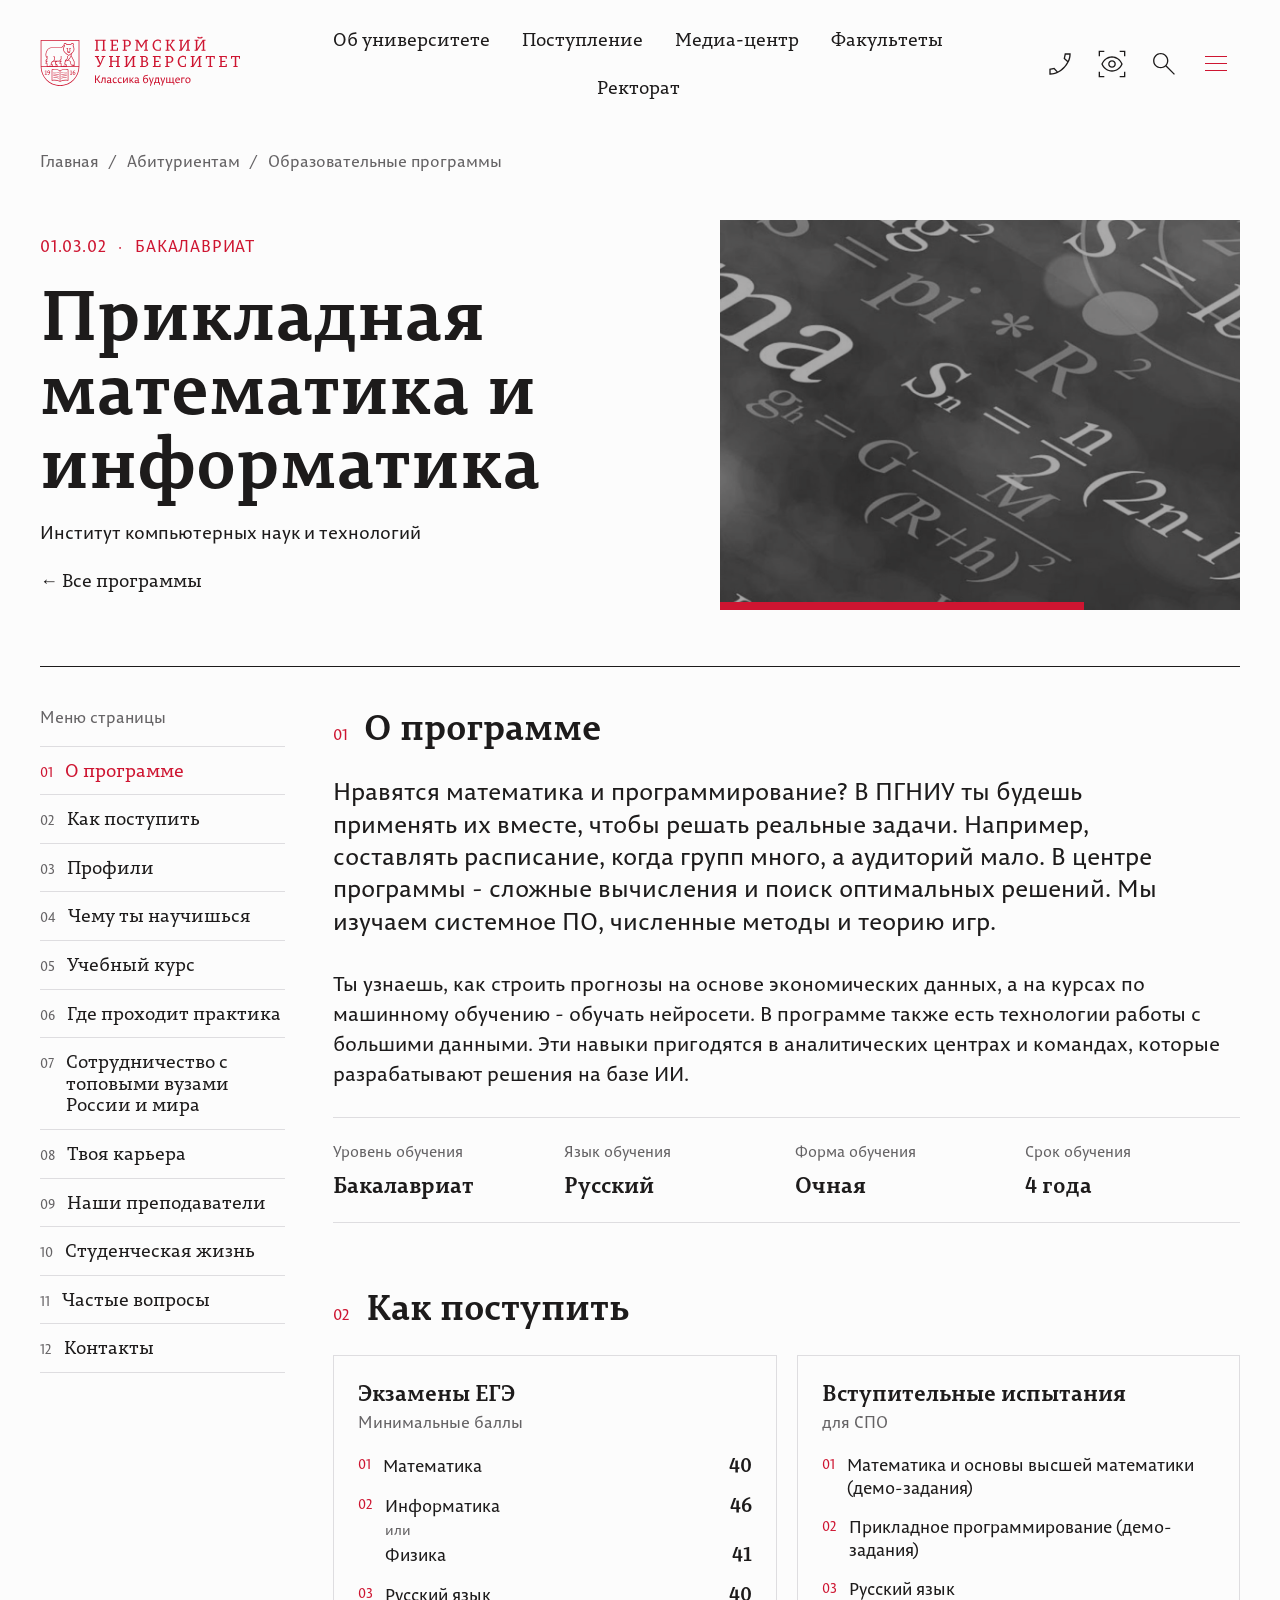
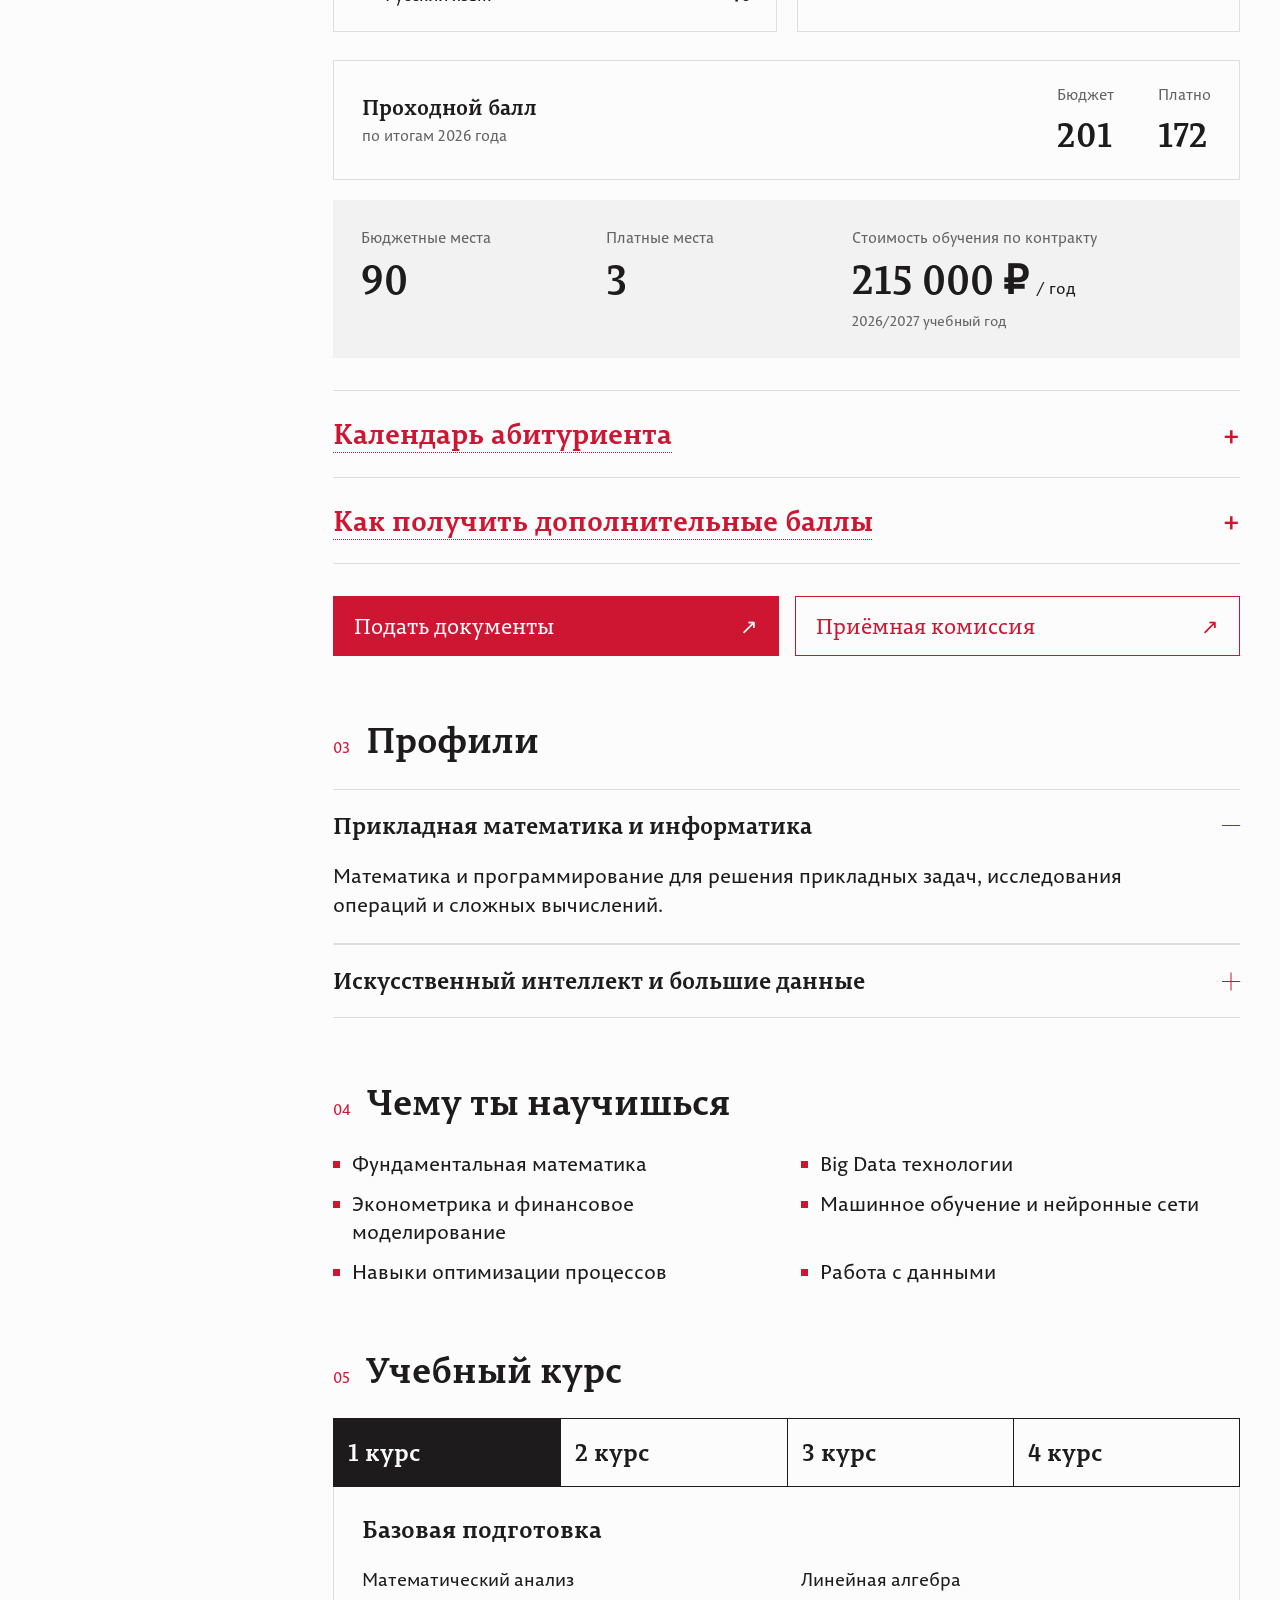
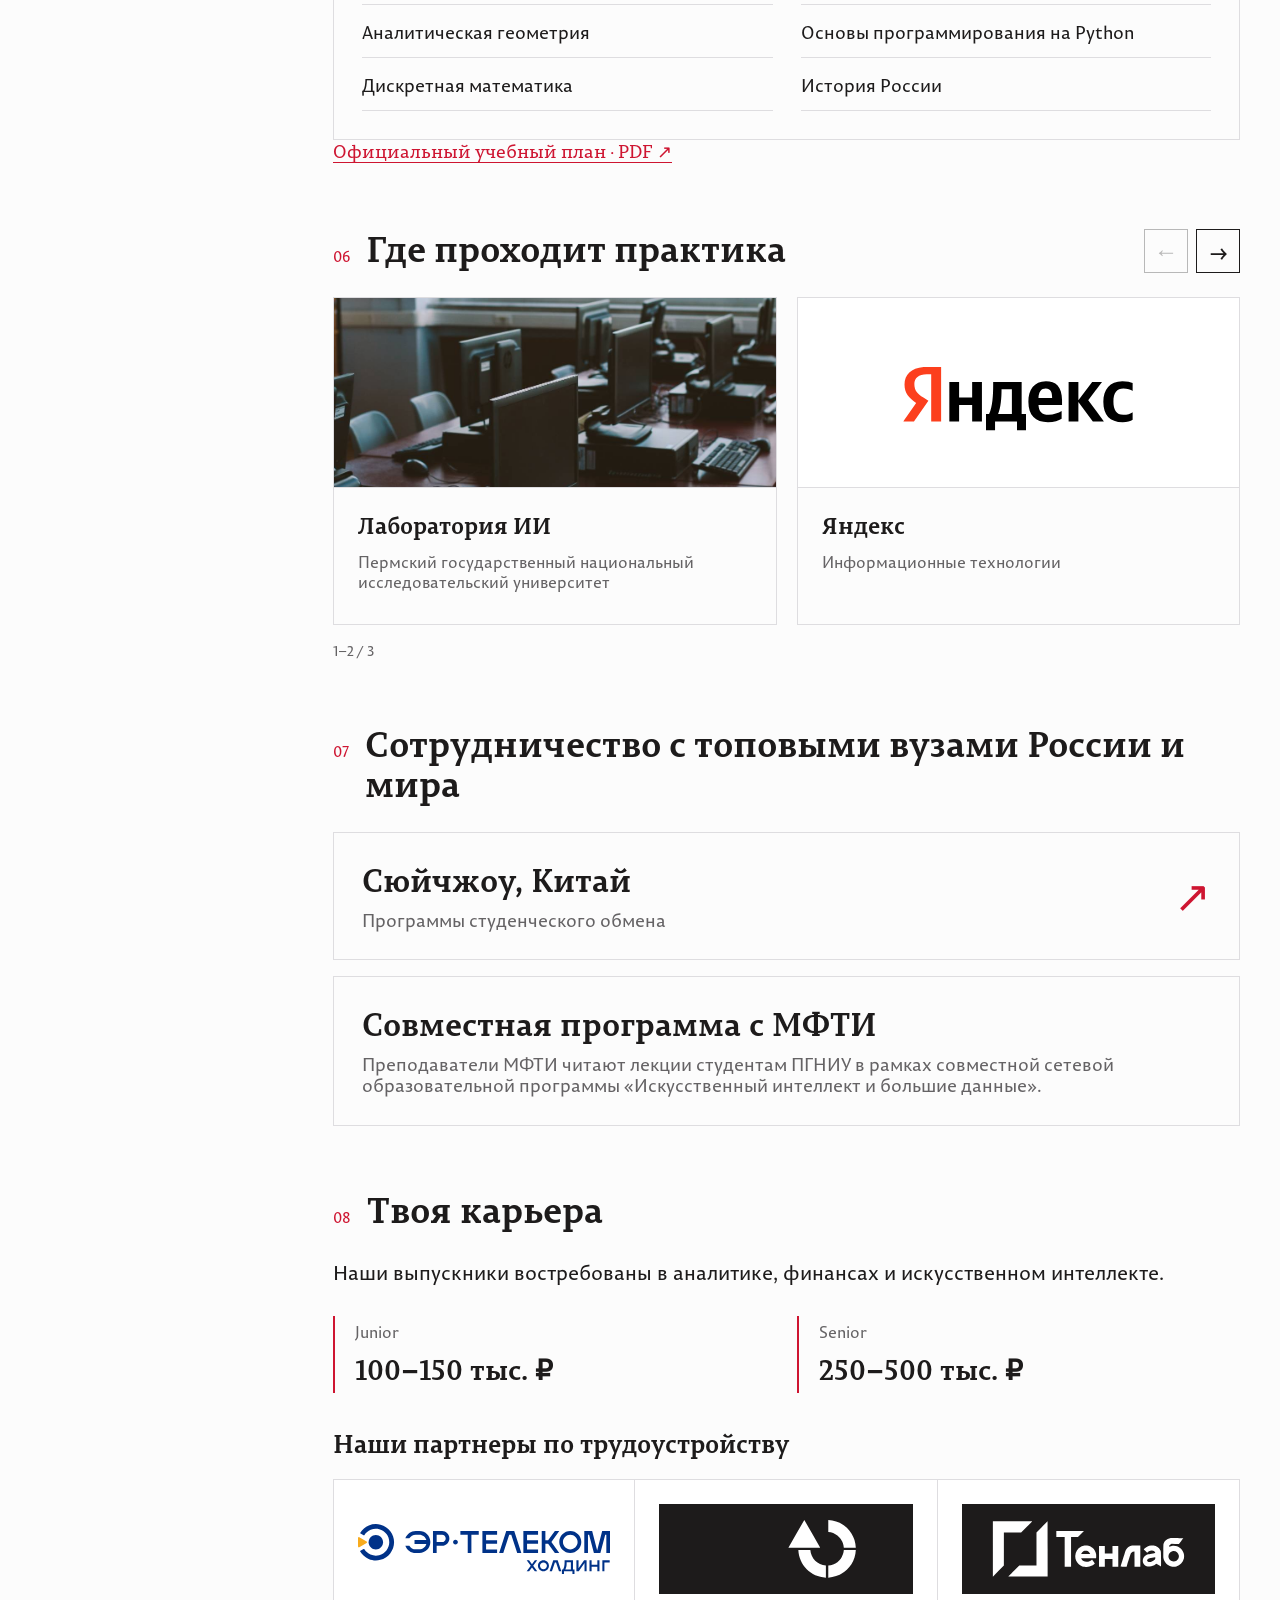
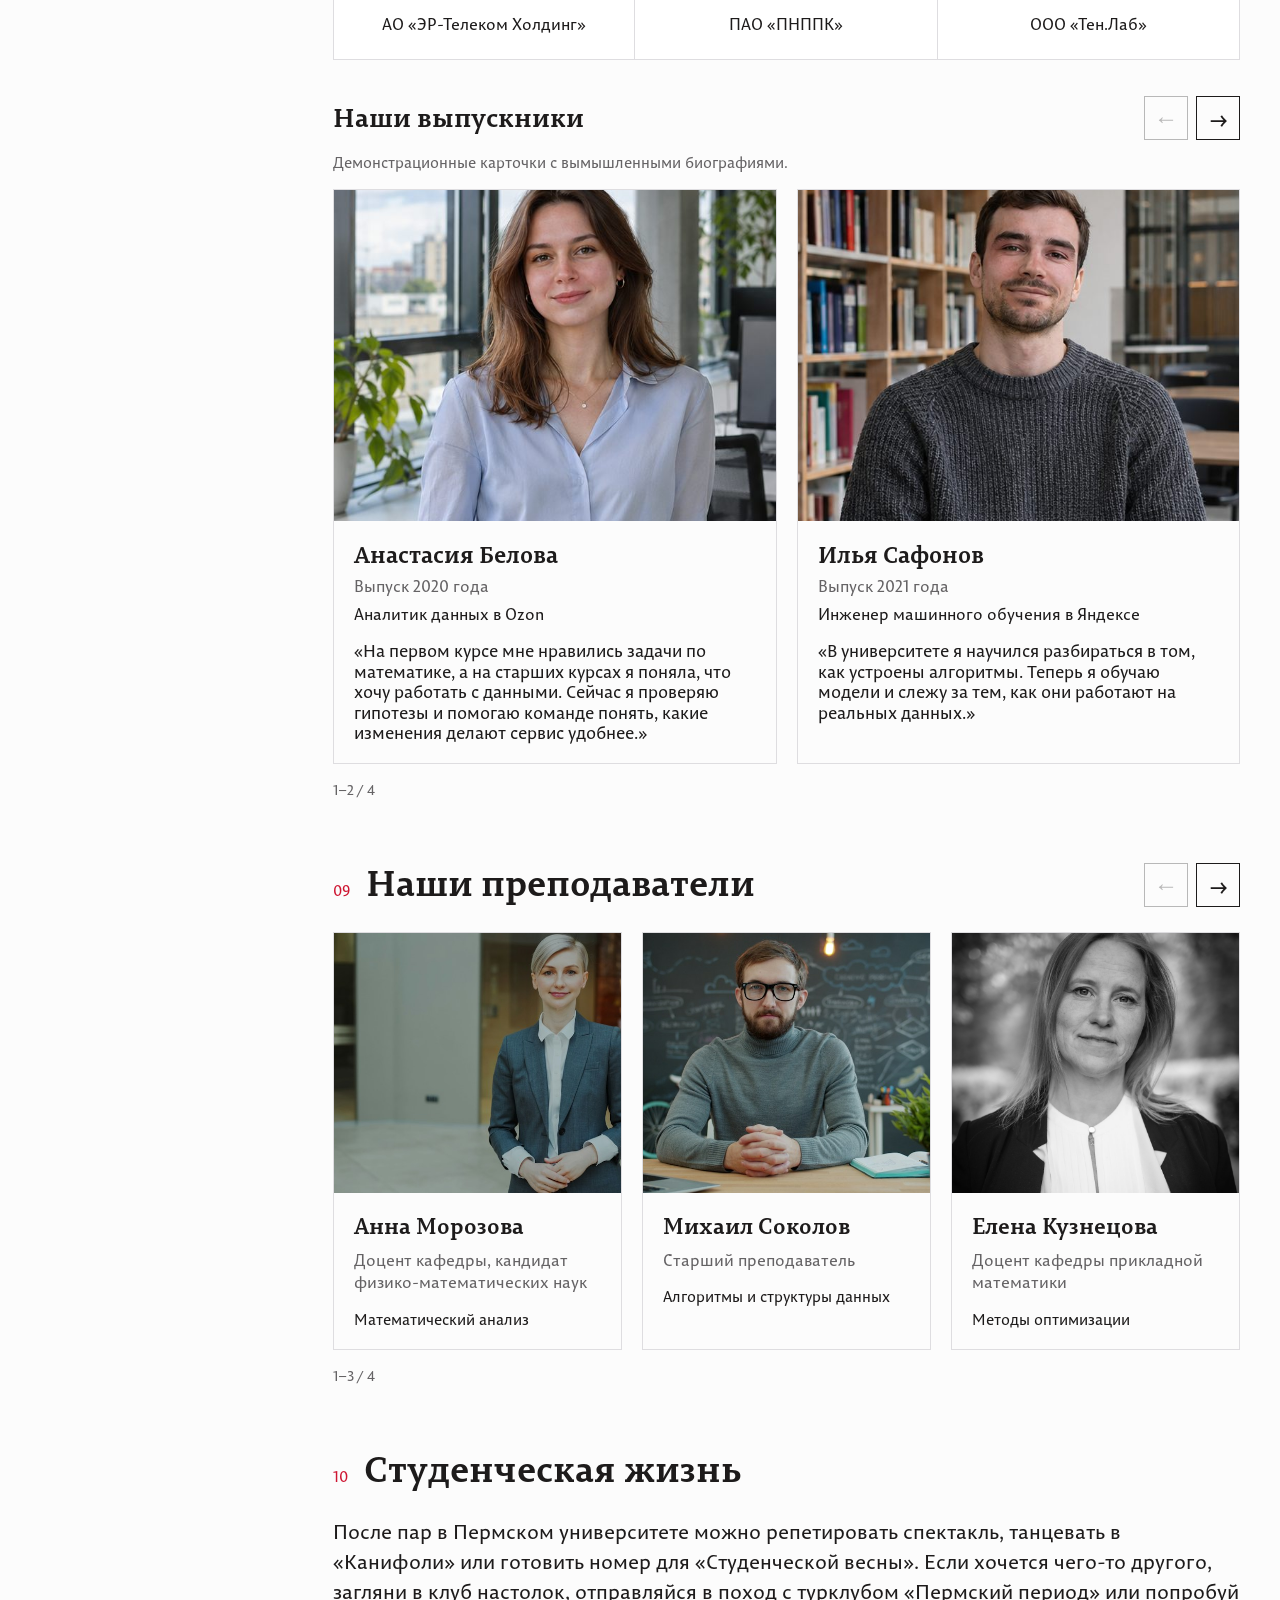
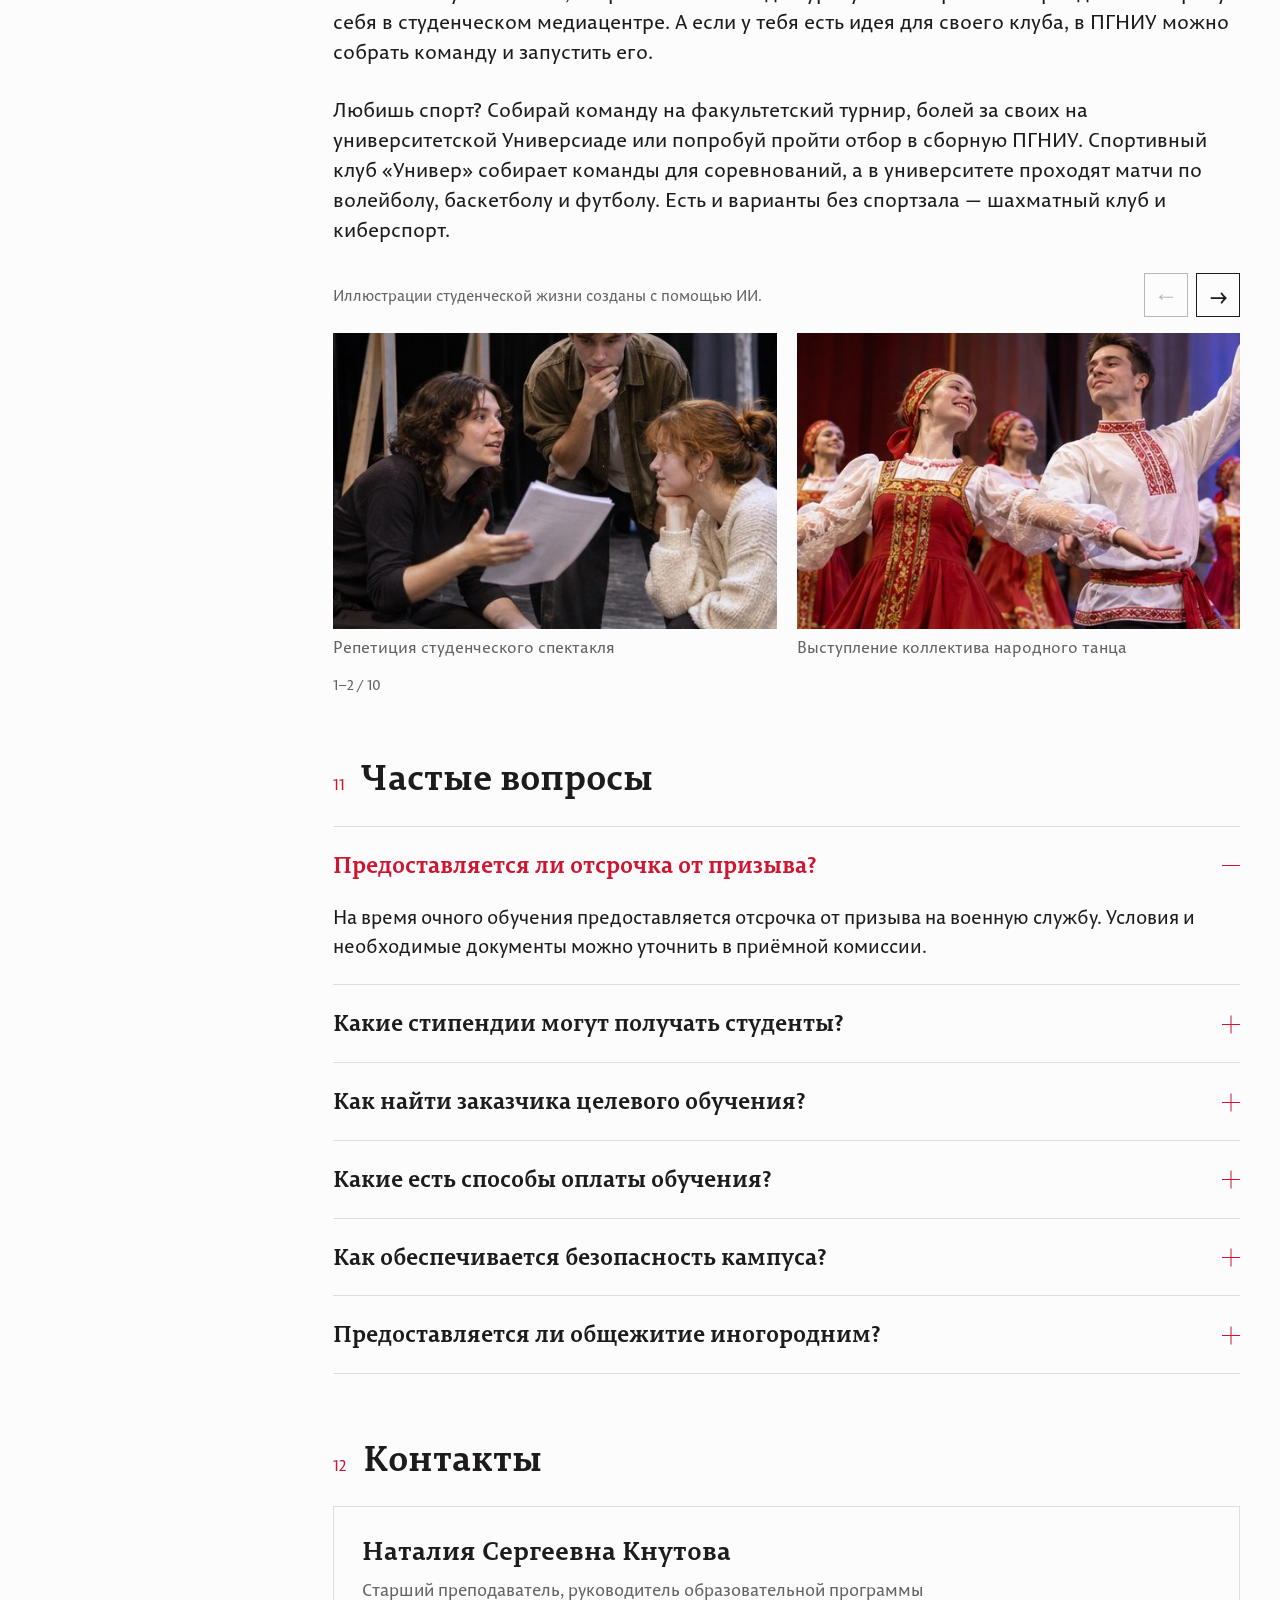
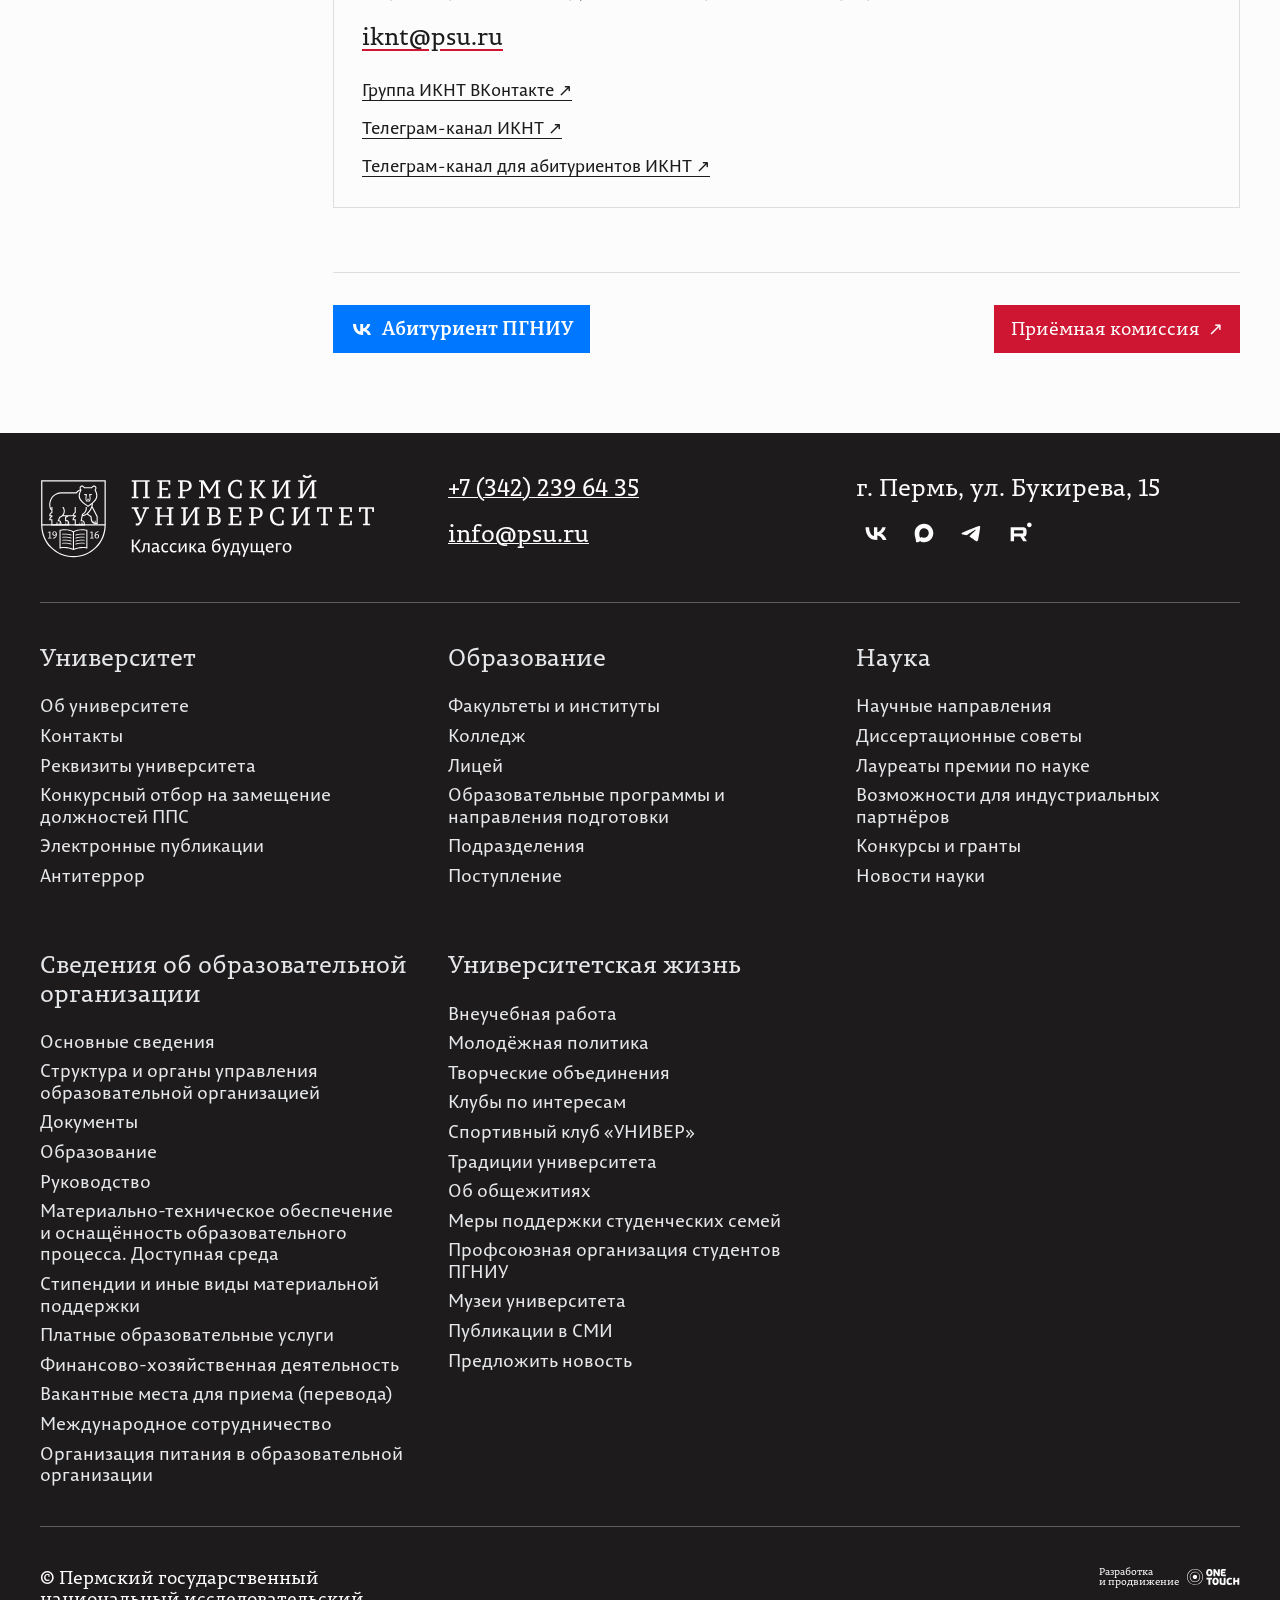
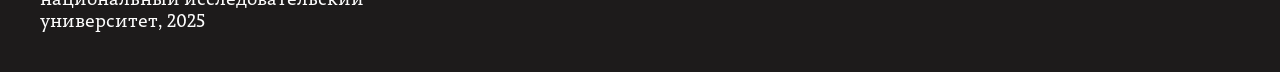
==== program.html @ 35d69eb4 "Update program.html" ====
<!doctype html>
<html lang="ru">
<head>
  <meta charset="utf-8">
  <meta name="viewport" content="width=device-width, initial-scale=1">
  <title>Прикладная математика и информатика</title>
  <link rel="stylesheet" href="assets/css/snapshot.css">
  <link rel="stylesheet" href="assets/css/swiper.css">
  <link rel="stylesheet" href="assets/css/template.css">
  <link rel="stylesheet" href="assets/css/main.css">
  <link rel="stylesheet" href="assets/css/local.css">
  <link rel="stylesheet" href="assets/css/program.css">
  <script src="assets/js/main.js" defer></script>
  <script src="assets/js/program.js" defer></script>
</head>
<body>
<svg xmlns="http://www.w3.org/2000/svg" aria-hidden="true" style="display:none">
<symbol viewBox="0 0 24 24" fill="none" id="arrow" xmlns="http://www.w3.org/2000/svg">
        <path d="M11.9999 10.108L7.39989 14.708L6.69189 14L11.9999 8.69199L17.3079 14L16.5999 14.708L11.9999 10.108Z"
              fill="currentColor"/>
    </symbol>
<symbol viewBox="0 0 24 24" fill="none" id="eye" xmlns="http://www.w3.org/2000/svg">
        <path d="M2 22V17.77H3V21H6.23V22H2ZM17.77 22V21H21V17.77H22V22H17.77ZM12 17.73C10.218 17.73 8.617 17.2253 7.197 16.216C5.777 15.2053 4.705 13.8 3.981 12C4.705 10.2 5.777 8.79467 7.197 7.784C8.617 6.77467 10.218 6.27 12 6.27C13.782 6.27 15.383 6.775 16.803 7.785C18.223 8.795 19.295 10.2 20.019 12C19.295 13.8 18.223 15.2053 16.803 16.216C15.383 17.2253 13.782 17.73 12 17.73ZM12 16.73C13.518 16.73 14.879 16.317 16.083 15.491C17.287 14.665 18.2327 13.5013 18.92 12C18.232 10.4973 17.286 9.33333 16.082 8.508C14.878 7.68267 13.5173 7.26967 12 7.269C10.4827 7.26833 9.12167 7.68133 7.917 8.508C6.71233 9.33467 5.76667 10.4987 5.08 12C5.76867 13.5027 6.71467 14.6667 7.918 15.492C9.12133 16.3173 10.482 16.7303 12 16.731M12 14.865C12.8 14.865 13.4777 14.5877 14.033 14.033C14.5883 13.4783 14.866 12.8007 14.866 12C14.866 11.1993 14.5883 10.5217 14.033 9.967C13.4777 9.41233 12.8 9.135 12 9.135C11.2 9.135 10.5223 9.41233 9.967 9.967C9.41167 10.5217 9.13433 11.1993 9.135 12C9.13567 12.8007 9.413 13.4783 9.967 14.033C10.521 14.5877 11.1987 14.8653 12 14.866M11.999 13.866C11.4803 13.866 11.04 13.6843 10.678 13.321C10.3153 12.9583 10.134 12.5177 10.134 11.999C10.134 11.4803 10.3157 11.04 10.679 10.678C11.0423 10.316 11.483 10.135 12.001 10.135C12.519 10.135 12.9593 10.3163 13.322 10.679C13.6847 11.0417 13.866 11.4823 13.866 12.001C13.866 12.5197 13.6843 12.96 13.321 13.322C12.9577 13.6847 12.517 13.866 11.999 13.866ZM2 6.23V2H6.23V3H3V6.23H2ZM21 6.23V3H17.77V2H22V6.23H21Z"
              fill="currentColor"/>
    </symbol>
<symbol viewBox="0 0 200 50" fill="none" id="logo-header" xmlns="http://www.w3.org/2000/svg">
        <g clip-path="url(#mclip0_3405_388)">
            <path d="M154.579 4.77918H155.808V13.7035H154.579V14.6453H157.315L162.34 6.4312C162.435 6.27692 162.52 6.12251 162.599 5.97053C162.681 5.81625 162.748 5.66691 162.801 5.52027L162.878 5.5511C162.84 5.6953 162.809 5.84453 162.789 6.0014C162.768 6.15597 162.755 6.32565 162.755 6.50846V13.7035H161.526V14.6453H165.491V13.7035H164.262V4.77918H165.491V3.83724H162.755L157.868 11.7889C157.76 11.9664 157.653 12.1492 157.548 12.337C157.445 12.5248 157.345 12.7229 157.253 12.9314L157.192 12.9006C157.238 12.6844 157.268 12.4683 157.286 12.2496C157.307 12.0283 157.315 11.8044 157.315 11.5726V4.77918H158.544V3.83724H154.579V4.77918ZM159.989 2.55579C160.319 2.5532 160.632 2.51972 160.921 2.45024C161.213 2.38346 161.477 2.29598 161.72 2.18783C161.961 2.0797 162.174 1.96389 162.361 1.8379C162.545 1.71435 162.696 1.59319 162.817 1.47498L161.987 0.425049C161.79 0.607763 161.598 0.782622 161.408 0.950015C161.218 1.11482 161.008 1.25107 160.783 1.35662C160.558 1.46216 160.294 1.51883 159.989 1.52127C159.684 1.51883 159.42 1.46216 159.195 1.35662C158.969 1.25107 158.759 1.11482 158.57 0.950015C158.38 0.782622 158.188 0.607763 157.991 0.425049L157.161 1.47498C157.281 1.59319 157.43 1.71435 157.609 1.8379C157.788 1.96389 157.998 2.0797 158.234 2.18783C158.472 2.29598 158.739 2.38346 159.031 2.45024C159.323 2.51972 159.643 2.5532 159.989 2.55579ZM139.044 4.77918H140.273V13.7035H139.044V14.6453H141.779L146.805 6.4312C146.9 6.27692 146.985 6.12251 147.064 5.97053C147.146 5.81625 147.213 5.66691 147.266 5.52027L147.343 5.5511C147.305 5.6953 147.274 5.84453 147.254 6.0014C147.233 6.15597 147.22 6.32565 147.22 6.50846V13.7035H145.991V14.6453H149.956V13.7035H148.726V4.77918H149.956V3.83724H147.22L142.333 11.7889C142.225 11.9664 142.118 12.1492 142.013 12.337C141.91 12.5248 141.81 12.7229 141.718 12.9314L141.656 12.9006C141.703 12.6844 141.733 12.4683 141.751 12.2496C141.772 12.0283 141.779 11.8044 141.779 11.5726V4.77918H143.009V3.83724H139.044V4.77918ZM125.568 4.77918H126.798V13.7035H125.568V14.6453H129.534V13.7035H128.304V9.5347H129.503L133.13 14.6453H135.097V13.7035H134.252L130.748 8.76274L133.776 4.77918H134.667V3.83724H131.486V4.77918H132.362L129.841 8.60832H128.304V4.77918H129.534V3.83724H125.568V4.77918ZM120.792 7.01801V4.23866C120.792 4.23617 120.728 4.20261 120.6 4.1409C120.472 4.08175 120.282 4.00968 120.031 3.92997C119.78 3.85006 119.473 3.77815 119.106 3.71629C118.74 3.65713 118.317 3.62371 117.841 3.62112C117.185 3.62371 116.583 3.72408 116.038 3.91954C115.489 4.11521 115.003 4.38801 114.577 4.74053C114.15 5.09308 113.788 5.50481 113.491 5.97571C113.197 6.44661 112.971 6.95876 112.818 7.5121C112.664 8.06519 112.584 8.64179 112.584 9.24142C112.587 10.1111 112.715 10.8934 112.969 11.5857C113.222 12.2779 113.586 12.8671 114.057 13.3534C114.531 13.8425 115.097 14.213 115.756 14.4728C116.414 14.7302 117.152 14.859 117.964 14.8614C118.397 14.859 118.786 14.8358 119.132 14.7921C119.48 14.7483 119.778 14.6968 120.024 14.6376C120.272 14.5784 120.462 14.5269 120.592 14.4831C120.725 14.4394 120.792 14.4163 120.792 14.4138V11.6191H119.793L119.655 13.6262C119.47 13.6751 119.242 13.7215 118.973 13.7626C118.704 13.8039 118.404 13.8245 118.071 13.8271C117.567 13.8245 117.108 13.742 116.696 13.5799C116.283 13.4205 115.92 13.1938 115.602 12.9032C115.287 12.6124 115.021 12.2753 114.805 11.8867C114.59 11.4981 114.429 11.0761 114.319 10.6205C114.208 10.1625 114.152 9.68911 114.152 9.19497C114.152 8.74976 114.198 8.30975 114.291 7.87486C114.385 7.44003 114.529 7.02824 114.721 6.64227C114.913 6.25632 115.159 5.91385 115.456 5.61803C115.756 5.31956 116.109 5.08529 116.517 4.91556C116.926 4.74572 117.393 4.65819 117.918 4.65559C118.194 4.65819 118.443 4.67868 118.666 4.72253C118.889 4.76372 119.083 4.8152 119.25 4.87694C119.416 4.9388 119.557 4.99776 119.67 5.057L119.793 7.01801H120.792ZM95.2051 14.6453H98.7863V13.7035H97.5568V6.58562C97.5568 6.39773 97.5465 6.22545 97.5336 6.07088C97.5183 5.91385 97.5029 5.79047 97.4875 5.6953C97.4748 5.60257 97.4645 5.55369 97.4645 5.5511L97.5107 5.53568C97.5107 5.53827 97.5286 5.58197 97.5619 5.67211C97.5977 5.76219 97.6489 5.88304 97.7207 6.03746C97.7898 6.18939 97.8795 6.36172 97.987 6.55474L101.245 12.0205H101.43L104.857 6.58562C104.97 6.4054 105.065 6.23568 105.139 6.07088C105.216 5.90882 105.272 5.77241 105.308 5.66691C105.347 5.56137 105.364 5.50731 105.364 5.50481L105.411 5.52027C105.411 5.52288 105.406 5.55628 105.4 5.62064C105.393 5.68752 105.382 5.77241 105.372 5.87784C105.362 5.98339 105.354 6.09671 105.347 6.21767C105.339 6.33847 105.334 6.45698 105.334 6.5702V13.7035H104.089V14.6453H107.977V13.7035H106.763V4.77918H107.977V3.83724H105.211L101.553 9.78164L98.11 3.83724H95.2051V4.77918H96.4193V13.7035H95.2051V14.6453ZM85.3876 9.5964V4.77918H86.5864C87.2063 4.78179 87.7161 4.88977 88.1183 5.09826C88.5204 5.30674 88.8202 5.59235 89.0149 5.95771C89.2096 6.32046 89.3069 6.73485 89.3069 7.20316C89.3069 7.53274 89.2531 7.84144 89.1506 8.12964C89.0456 8.41788 88.8918 8.6726 88.6895 8.89137C88.4897 9.11008 88.2439 9.28251 87.9517 9.40591C87.6597 9.5321 87.3293 9.59395 86.9553 9.5964H85.3876ZM82.6517 14.6453H86.9246V13.7035H85.3876V10.5229H86.9553C87.5266 10.5229 88.0491 10.4482 88.523 10.3016C88.9969 10.1574 89.4067 9.94124 89.7526 9.65565C90.0985 9.3699 90.3674 9.01996 90.557 8.60053C90.7465 8.18371 90.8413 7.70244 90.8439 7.15687C90.8413 6.43638 90.6799 5.82912 90.3597 5.33498C90.0395 4.84348 89.5785 4.47035 88.9764 4.21816C88.3745 3.96598 87.6495 3.83724 86.8016 3.83724H82.6517V4.77918H83.8813V13.7035H82.6517V14.6453ZM78.014 11.8661H77.0149L76.8612 13.7035H73.0341V9.64283L76.5538 9.76623V8.57734L73.0341 8.7163V4.77918H76.8612L77.0149 6.61649H78.014V3.83724H70.2982V4.77918H71.5278V13.7035H70.2982V14.6453H78.014V11.8661ZM65.6759 3.83724H54.917V4.77918H56.1619V13.7035H54.917V14.6453H58.8824V13.7035H57.6682V4.77918H62.9554V13.7035H61.7104V14.6453H65.6759V13.7035H64.4616V4.77918H65.6759V3.83724Z"
                  fill="currentColor"/>
            <path d="M192.024 22.8522L192.177 21.0303H194.759V29.9391H193.376V30.8811H197.649V29.9391H196.266V21.0303H198.848L199.001 22.8522H200V20.073H191.025V22.8522H192.024ZM186.771 28.1018H185.772L185.618 29.9391H181.791V25.8786L185.311 26.002V24.8131L181.791 24.952V21.0148H185.618L185.772 22.8522H186.771V20.073H179.055V21.0148H180.285V29.9391H179.055V30.8811H186.771V28.1018ZM166.84 22.8522L166.994 21.0303H169.576V29.9391H168.193V30.8811H172.465V29.9391H171.082V21.0303H173.664L173.818 22.8522H174.817V20.073H165.841V22.8522H166.84ZM150.69 21.0148H151.92V29.9391H150.69V30.8811H153.426L158.452 22.6669C158.547 22.5125 158.631 22.3581 158.711 22.2063C158.793 22.052 158.859 21.9026 158.913 21.7559L158.99 21.7868C158.951 21.9309 158.921 22.0803 158.9 22.2372C158.88 22.3916 158.867 22.5614 158.867 22.7441V29.9391H157.637V30.8811H161.603V29.9391H160.373V21.0148H161.603V20.073H158.867L153.979 28.0247C153.872 28.2022 153.764 28.3848 153.659 28.5727C153.557 28.7606 153.457 28.9587 153.365 29.1672L153.303 29.1363C153.349 28.9202 153.38 28.7039 153.398 28.4853C153.418 28.2639 153.426 28.0401 153.426 27.8084V21.0148H154.656V20.073H150.69V21.0148ZM145.914 23.2536V20.4744C145.914 20.4718 145.85 20.4383 145.722 20.3767C145.594 20.3175 145.404 20.2454 145.153 20.1657C144.902 20.0858 144.595 20.0137 144.228 19.952C143.862 19.8929 143.439 19.8595 142.963 19.8569C142.307 19.8595 141.705 19.9597 141.16 20.1553C140.611 20.351 140.125 20.6237 139.699 20.9763C139.272 21.3288 138.911 21.7405 138.613 22.2115C138.319 22.6823 138.093 23.1945 137.94 23.7477C137.786 24.3009 137.706 24.8774 137.706 25.477C137.709 26.3469 137.837 27.1292 138.091 27.8213C138.344 28.5136 138.708 29.1029 139.179 29.5892C139.653 30.0781 140.219 30.4486 140.878 30.7086C141.536 30.966 142.274 31.0947 143.086 31.0972C143.519 31.0947 143.908 31.0715 144.254 31.0277C144.602 30.984 144.9 30.9326 145.146 30.8732C145.394 30.8141 145.584 30.7627 145.714 30.7189C145.847 30.6752 145.914 30.6521 145.914 30.6495V27.8547H144.915L144.777 29.862C144.592 29.9109 144.364 29.9571 144.095 29.9984C143.826 30.0396 143.527 30.0601 143.193 30.0627C142.689 30.0601 142.23 29.9777 141.818 29.8156C141.405 29.6561 141.042 29.4296 140.724 29.1389C140.409 28.8481 140.143 28.511 139.928 28.1223C139.712 27.7337 139.551 27.3117 139.441 26.8562C139.331 26.3982 139.274 25.9249 139.274 25.4307C139.274 24.9855 139.32 24.5455 139.413 24.1106C139.507 23.6758 139.651 23.264 139.843 22.878C140.035 22.4921 140.281 22.1496 140.578 21.8538C140.878 21.5553 141.231 21.321 141.639 21.1513C142.049 20.9813 142.515 20.8938 143.04 20.8912C143.316 20.8938 143.565 20.9144 143.788 20.9583C144.011 20.9993 144.205 21.0508 144.372 21.1126C144.538 21.1744 144.679 21.2335 144.792 21.2928L144.915 23.2536H145.914ZM127.904 25.8321V21.0148H129.103C129.723 21.0174 130.233 21.1255 130.635 21.3339C131.037 21.5425 131.337 21.828 131.532 22.1935C131.726 22.5562 131.824 22.9706 131.824 23.4389C131.824 23.7683 131.77 24.0772 131.667 24.3652C131.562 24.6536 131.409 24.9084 131.206 25.127C131.006 25.3458 130.761 25.5183 130.469 25.6417C130.176 25.7679 129.846 25.8295 129.472 25.8321H127.904ZM125.169 30.8811H129.441V29.9391H127.904V26.7586H129.472C130.043 26.7586 130.566 26.684 131.04 26.5372C131.514 26.393 131.924 26.177 132.269 25.8914C132.615 25.6056 132.884 25.2557 133.074 24.8363C133.263 24.4193 133.358 23.9382 133.361 23.3926C133.358 22.672 133.197 22.0648 132.876 21.5707C132.556 21.0792 132.095 20.7061 131.493 20.4538C130.891 20.2017 130.166 20.073 129.318 20.073H125.169V21.0148H126.398V29.9391H125.169V30.8811ZM120.531 28.1018H119.532L119.378 29.9391H115.551V25.8786L119.071 26.002V24.8131L115.551 24.952V21.0148H119.378L119.532 22.8522H120.531V20.073H112.815V21.0148H114.045V29.9391H112.815V30.8811H120.531V28.1018ZM106.317 22.9295C106.317 23.1945 106.279 23.4491 106.202 23.6886C106.128 23.9304 106.01 24.1441 105.854 24.3292C105.698 24.5146 105.498 24.6562 105.257 24.7513H102.813V21.0148H104.058C104.499 21.0174 104.865 21.0664 105.157 21.1667C105.449 21.2644 105.682 21.4033 105.851 21.5784C106.02 21.7534 106.141 21.9567 106.213 22.1857C106.284 22.4174 106.32 22.6643 106.317 22.9295ZM102.813 29.9391V25.6931H104.443C104.939 25.6957 105.359 25.791 105.703 25.9736C106.046 26.1564 106.305 26.4086 106.481 26.7252C106.658 27.0417 106.748 27.4019 106.748 27.8084C106.748 28.215 106.653 28.5753 106.469 28.897C106.284 29.2161 106.015 29.4682 105.664 29.6535C105.313 29.8414 104.886 29.9341 104.381 29.9391H102.813ZM100.077 30.8811H104.212C104.829 30.8811 105.385 30.8115 105.882 30.6776C106.376 30.5414 106.802 30.3431 107.155 30.0807C107.509 29.8182 107.78 29.4965 107.967 29.1157C108.157 28.7349 108.252 28.2999 108.254 27.8084C108.252 27.4533 108.193 27.1317 108.077 26.846C107.962 26.5604 107.801 26.3108 107.596 26.0971C107.388 25.8836 107.147 25.706 106.873 25.5696C106.599 25.4333 106.3 25.3355 105.979 25.2763V25.2145C106.351 25.0859 106.671 24.9058 106.943 24.6793C107.211 24.4528 107.422 24.1827 107.568 23.8711C107.716 23.5573 107.79 23.2073 107.793 22.8214C107.793 22.2758 107.657 21.7997 107.386 21.3879C107.112 20.9763 106.704 20.6572 106.164 20.4255C105.621 20.1939 104.945 20.0756 104.135 20.073H100.077V21.0148H101.307V29.9391H100.077V30.8811ZM84.5423 21.0148H85.7719V29.9391H84.5423V30.8811H87.2782L92.304 22.6669C92.3989 22.5125 92.4833 22.3581 92.5628 22.2063C92.6448 22.052 92.7113 21.9026 92.7652 21.7559L92.8421 21.7868C92.8036 21.9309 92.7729 22.0803 92.7524 22.2372C92.7318 22.3916 92.7191 22.5614 92.7191 22.7441V29.9391H91.4895V30.8811H95.455V29.9391H94.2253V21.0148H95.455V20.073H92.7191L87.8314 28.0247C87.7239 28.2022 87.6162 28.3848 87.5112 28.5727C87.4087 28.7606 87.3089 28.9587 87.2166 29.1672L87.1552 29.1363C87.2013 28.9202 87.232 28.7039 87.2499 28.4853C87.2705 28.2639 87.2782 28.0401 87.2782 27.8084V21.0148H88.5078V20.073H84.5423V21.0148ZM69.0072 30.8811H72.9727V29.9391H71.7431V25.8167H77.184V29.9391H75.9544V30.8811H79.9198V29.9391H78.6901V21.0148H79.9198V20.073H75.9544V21.0148H77.184V24.8285H71.7431V21.0148H72.9727V20.073H69.0072V21.0148H70.2368V29.9391H69.0072V30.8811ZM65.2301 20.073H61.5874V21.0148H62.817L60.9419 25.863C60.883 26.007 60.8266 26.1564 60.7728 26.3056C60.7189 26.4575 60.6677 26.5964 60.6244 26.7252C60.5808 26.8536 60.5475 26.9592 60.5218 27.0365C60.4936 27.1162 60.4809 27.1575 60.4809 27.16H60.4346C60.4346 27.1575 60.4219 27.1188 60.3963 27.0391C60.3732 26.9618 60.3373 26.8588 60.2937 26.7302C60.2502 26.6016 60.2017 26.4601 60.1427 26.3056C60.0863 26.1538 60.0249 25.9994 59.9583 25.8475L57.8064 21.0148H59.036V20.073H54.917V21.0148H56.1466L59.7278 28.5958C59.6124 28.8275 59.4689 29.0282 59.3025 29.1981C59.1359 29.3654 58.9335 29.494 58.6979 29.584C58.4597 29.6767 58.1779 29.723 57.8527 29.723C57.6834 29.7205 57.553 29.7075 57.4658 29.6845C57.3762 29.6613 57.3299 29.6485 57.3299 29.6459V30.8811C57.3299 30.8837 57.3632 30.8965 57.4274 30.9197C57.4914 30.9454 57.5836 30.9712 57.7091 30.9943C57.8347 31.02 57.991 31.0329 58.1753 31.0355C58.539 31.0329 58.8645 30.9557 59.1514 30.8038C59.4407 30.6495 59.7021 30.4256 59.9403 30.1348C60.176 29.844 60.3963 29.494 60.6039 29.0822C60.8113 28.6679 61.0162 28.2048 61.2186 27.6849L64.0005 21.0148H65.2301V20.073Z"
                  fill="currentColor"/>
            <path d="M28.4348 18.848L28.7564 19.0803L29.0779 18.848C32.5511 16.3394 35.1849 14.4367 32.715 9.90737L32.6103 9.71491L32.7494 9.54492C33.1842 9.01303 33.251 8.53954 33.1122 8.20953C33.052 8.06606 32.9506 7.94755 32.825 7.86422C32.6974 7.77928 32.5443 7.73025 32.3831 7.72679C32.0035 7.71861 31.5678 7.95675 31.247 8.55093L31.1553 8.72138H30.9622H28.7564H26.5503H26.3575L26.2655 8.55093C25.9449 7.95675 25.5087 7.71861 25.1294 7.72679C24.9681 7.73025 24.8151 7.77928 24.6875 7.86422C24.5617 7.94755 24.4607 8.06606 24.4003 8.20953C24.2613 8.53954 24.3284 9.01303 24.7632 9.54492L24.9025 9.71491L24.7977 9.90737C22.3276 14.4367 24.9613 16.3394 28.4348 18.848ZM28.7532 15.7876L29.3502 15.3459L29.122 14.9962H28.3845L28.1563 15.3459L28.7532 15.7876ZM26.3289 12.2567H27.8105H28.1262L28.0826 12.5702C28.0387 12.8889 27.9904 13.161 27.9449 13.4206C27.7767 14.3758 27.6391 15.1626 28.0234 16.0834H29.4898C29.8742 15.1629 29.7358 14.376 29.5678 13.4211C29.5221 13.161 29.4739 12.8889 29.4298 12.5702L29.3863 12.2554H29.7021H31.1834L30.0223 12.8091C30.0504 12.9827 30.081 13.1571 30.1103 13.3259C30.3046 14.4302 30.4629 15.3294 29.9172 16.4783L29.8429 16.635H29.6687H27.8439H27.6696L27.595 16.4783C27.0494 15.3291 27.2076 14.4302 27.4021 13.3253C27.4318 13.1567 27.4631 12.982 27.491 12.8082L26.3289 12.2567ZM33.3701 28.2052V29.3602C33.4781 29.3667 33.5886 29.3713 33.6985 29.3735C33.7469 29.3745 33.8148 29.3745 33.8923 29.3748V25.7334L31.1458 20.3556C30.6242 21.7478 29.7576 23.0267 28.6658 23.9574L30.7586 25.3869L30.9005 25.4837L30.9004 25.6554C30.8984 27.7953 31.4323 28.7045 32.2006 29.0909V28.2052H32.5248V29.2209C32.6917 29.2732 32.8662 29.3076 33.0462 29.3306V28.2052H33.3701ZM11.6504 29.1271V30.299H12.172V30.2983H12.2345C12.2257 29.7681 12.1862 29.2995 12.0345 28.9678C11.8787 28.6271 11.5702 28.4157 10.9771 28.4157H10.5044L10.6757 27.9745L11.4859 25.8868L11.5545 25.7104L11.6879 25.6898C12.6904 25.4108 13.4874 24.7045 13.9046 23.7995C13.9852 23.6249 14.0521 23.4409 14.1038 23.2493C14.1833 22.9556 14.2257 22.6507 14.2259 22.3421H14.2249V22.3379H14.2259C14.2259 21.6614 14.029 21.005 13.6684 20.4461C13.5974 20.3356 13.5211 20.2299 13.4403 20.1309C13.3767 20.0534 13.3091 19.9759 13.2361 19.9015H14.0799C14.1255 19.9641 14.1693 20.028 14.2105 20.0923C14.6381 20.7551 14.8715 21.5347 14.8715 22.3379H14.873V22.3421H14.8715C14.8713 22.716 14.8216 23.0774 14.7294 23.42C14.6693 23.6428 14.5896 23.861 14.4923 24.0717C14.3683 24.3402 14.2168 24.5938 14.0398 24.8286L19.5499 24.8288C19.5777 24.6056 19.6345 24.3923 19.7166 24.1928C19.7564 24.0966 19.8016 24.0038 19.8507 23.9167L19.8517 23.9173C20.0739 23.525 20.4 23.1995 20.7913 22.9795L20.771 19.9015H21.4166L21.4382 23.1775L21.4394 23.3892L21.248 23.4759C20.8954 23.6348 20.6032 23.9041 20.413 24.2384V24.2398C20.3753 24.306 20.3423 24.3742 20.3138 24.4419C20.2649 24.5613 20.2285 24.6863 20.2046 24.8167H21.1151H21.4391V25.141V25.5387V25.7487L21.2634 25.8282L21.248 25.8351L21.2379 25.8401L21.2355 25.8412H21.2348L21.1909 25.8622L21.1866 25.8643L21.183 25.8657V25.8659L21.1787 25.8679L21.1746 25.87L21.1703 25.8722L21.151 25.8822L21.1351 25.8908V25.8911L21.1193 25.8995L21.119 25.8997L21.1034 25.9085L21.0998 25.9107L21.0962 25.9129L21.0917 25.9151L21.0882 25.9172L21.0879 25.9175L21.0761 25.9243L21.0728 25.9264H21.0725L21.0689 25.9286L21.0654 25.9308L21.0611 25.9334L21.0573 25.9355L21.0569 25.9358H21.0566L21.0454 25.9429L21.0417 25.945V25.9452L21.0381 25.9472L21.0302 25.9522L21.0266 25.9544L21.0263 25.9547L21.023 25.9569L21.0194 25.959L21.015 25.9619L21.0114 25.9641L21.0111 25.9643L21.0078 25.9668L21.0042 25.969L20.9999 25.9719L20.9963 25.974L20.995 25.975L20.989 25.979L20.9847 25.9819L20.9814 25.9841H20.9811L20.9775 25.9866L20.9708 25.9912L20.9702 25.9916L20.9666 25.9939L20.9662 25.9943L20.963 25.9968L20.9594 25.999L20.9559 26.0018L20.9523 26.004L20.9517 26.0044L20.9485 26.0069L20.9449 26.009L20.9413 26.0119L20.9378 26.0141L20.9368 26.0148L20.9093 26.035L20.9079 26.0358L20.9057 26.0379L20.8951 26.0458L20.8937 26.0468L20.8915 26.0487L20.8458 26.0852L20.8422 26.0882L20.8179 26.1085L20.8143 26.1115L20.7942 26.129L20.7906 26.1319L20.7597 26.1604L20.7593 26.1602C20.7373 26.1808 20.716 26.2014 20.695 26.2229L20.6929 26.225L20.692 26.2262L20.6711 26.2479L20.6701 26.249L20.6679 26.2511L20.6652 26.254L20.6479 26.2732L20.6455 26.2755L20.6438 26.2772L20.6332 26.2891L20.6323 26.2905L20.628 26.2954L20.6111 26.3147L20.6094 26.3166L20.6085 26.3179L20.5979 26.3304L20.5969 26.3316L20.5863 26.3447L20.5855 26.3454L20.5634 26.3732H20.5632L20.5204 26.4305L20.5201 26.4312C20.4813 26.485 20.446 26.5411 20.413 26.5989L20.4123 26.6L20.4116 26.6018C20.3932 26.6342 20.3762 26.6668 20.3601 26.6994L20.3586 26.7023L20.3572 26.7053L20.3558 26.7082L20.353 26.7137L20.3529 26.7147L20.3468 26.7278L20.3454 26.7304V26.7306L20.344 26.7336L20.3338 26.756L20.3324 26.7589L20.3309 26.7625L20.3302 26.764L20.3295 26.7654L20.3281 26.769L20.3266 26.7719L20.3252 26.7757L20.3239 26.7786L20.3227 26.7807L20.3224 26.7817L20.321 26.7846L20.3196 26.7882L20.3181 26.7911L20.3167 26.7947L20.3095 26.8121L20.3085 26.8147L20.3074 26.8176L20.3052 26.8235L20.2986 26.8401L20.2965 26.846L20.2954 26.8493L20.2947 26.851L20.2926 26.8568L20.2904 26.8626L20.2887 26.8668L20.2883 26.8685L20.2648 26.9367L20.2645 26.9374V26.9376L20.2573 26.9607L20.2559 26.9664L20.2538 26.9721L20.2523 26.9779L20.25 26.984L20.2486 26.9899L20.2484 26.9904L20.2441 27.0063L20.2435 27.0072L20.2434 27.0085L20.2421 27.0131L20.2371 27.031L20.2356 27.0367L20.2342 27.0425L20.2336 27.0447L20.2328 27.0483L20.2313 27.0546L20.2173 27.1142L20.2165 27.1175L20.2158 27.12L20.2144 27.1265L20.2142 27.1289L20.2125 27.1364L20.2122 27.1383L20.2111 27.1442L20.2096 27.1507L20.2089 27.155L20.2075 27.1629L20.2061 27.1688L20.2051 27.1739H21.1081H21.43V27.1753H21.4391V27.4991V29.8766H21.4394V30.2983H22.6111V30.2977H23.7017V29.1271H24.026V30.2977H24.5476V29.1271H24.8719V30.2977H25.3938V29.1271H25.7177V30.2977H26.2393C26.2307 29.768 26.1909 29.2998 26.0393 28.9678C25.8837 28.6271 25.5749 28.4157 24.9818 28.4157H24.8078H24.2829L24.4304 27.672L24.6022 26.8014L24.599 26.8007L24.8642 25.4744L24.9431 25.0743L24.99 24.8373L24.9915 24.837L25.1202 24.1924L25.1535 24.0266L25.3064 23.9585C25.5808 23.8371 25.8426 23.6778 26.0831 23.4821H26.0843C26.1283 23.4467 26.1741 23.4073 26.2211 23.3649C26.2704 23.3206 26.3149 23.2781 26.3541 23.2387L26.3534 23.2382L26.3555 23.2366C26.8184 22.7713 27.1369 22.1883 27.2815 21.5593C27.3097 21.4348 27.3321 21.3076 27.3469 21.1783C27.3625 21.045 27.3701 20.9157 27.3707 20.7909L27.3701 20.7194H27.3704L27.3629 19.9015H28.0085L28.0157 20.7166L28.0162 20.7464L28.0164 20.7884V20.7897C28.0157 20.9502 28.0068 21.1048 27.99 21.2521C27.9726 21.404 27.9462 21.5555 27.9119 21.7044C27.7398 22.4531 27.3625 23.1453 26.8137 23.6964L26.8116 23.6986H26.8102C26.7554 23.7541 26.7029 23.8035 26.6538 23.848C26.6032 23.8941 26.5478 23.9406 26.4902 23.9878L26.4906 23.9883C26.2513 24.1827 25.9925 24.3476 25.721 24.4819L25.6673 24.7502C25.9595 24.6941 26.2457 24.6112 26.5253 24.5038C26.9359 24.3459 27.3285 24.1358 27.6979 23.8831C29.4835 22.6615 30.7512 20.4504 31.0031 18.236C30.5154 18.6095 29.9946 18.9849 29.4551 19.3744L28.9451 19.7434L28.7564 19.8798L28.5677 19.7434L28.0573 19.3744C24.4217 16.7483 21.6416 14.7392 24.0195 9.99867C23.8344 10.0702 23.6548 10.1541 23.4835 10.2508L23.483 10.2501C23.3956 10.2991 23.3022 10.3577 23.2033 10.4247C22.7354 10.7419 22.3358 11.1542 22.033 11.6339L21.9384 11.784H21.7597H20.5944V11.7854H19.3956H12.8207C11.732 11.7854 10.7761 12.0008 9.95481 12.3739C8.70626 12.9411 7.76146 13.876 7.12897 14.9741C6.49369 16.0769 6.17207 17.3461 6.17207 18.5767C6.17207 19.4041 6.31875 20.2115 6.61171 20.9365H6.8198L6.81966 19.9015H7.46537L7.46623 21.3904H7.43464V23.1789V23.3867L7.24593 23.4742L7.2435 23.4754L7.24102 23.4766C7.15277 23.5167 7.0675 23.5639 6.98857 23.6164C6.90507 23.672 6.82856 23.7317 6.76097 23.7939C6.4745 24.0577 6.27298 24.4134 6.20118 24.8158H7.11044H7.43464V25.1412V25.539V25.7465L7.24593 25.834L7.2435 25.8351L7.24102 25.8365C7.15277 25.8769 7.0675 25.9237 6.98857 25.9762C6.90477 26.0318 6.82856 26.0912 6.76097 26.1534C6.47419 26.4172 6.27196 26.7728 6.20006 27.1739H7.11044H7.43464V27.4996V30.2983L9.63446 30.2984V29.1271H9.95871V30.2987H10.4803V29.1271H10.8045V30.2987H11.3263V29.1271H11.6504ZM16.412 29.1271V30.299H16.9336C16.9247 29.7687 16.8851 29.2998 16.7333 28.9678C16.578 28.6277 16.2698 28.417 15.6759 28.417H15.3323H15.0082V28.0915V26.0037V25.7269L15.2829 25.6834L15.2883 25.6823V25.6822C15.349 25.6725 15.4152 25.6577 15.486 25.6389C15.557 25.6197 15.6239 25.5977 15.6856 25.5748V25.5745C15.7597 25.5465 15.8343 25.5138 15.9078 25.4773H13.4901C13.1471 25.7909 12.7629 26.0337 12.3683 26.1825C12.2804 26.2158 12.1931 26.2443 12.1084 26.2671C12.0807 26.2746 12.053 26.2808 12.0238 26.2876L11.4359 27.8025C12.0477 27.9063 12.4081 28.2299 12.6221 28.6985C12.8236 29.1392 12.873 29.6898 12.883 30.2983L15.242 30.2987V29.1271H15.5662V30.2987H16.0881V29.1271H16.412ZM31.4238 19.4791L34.5024 25.5079L34.5382 25.5772V25.6554V29.7015V30.0269H34.2151C34.069 30.0269 33.9224 30.0269 33.686 30.022C31.9029 29.9863 30.2993 29.6195 30.2559 25.8277L28.1281 24.3742L28.0624 24.4199C27.6501 24.7019 27.2125 24.9362 26.7557 25.1117C26.3637 25.2626 25.9552 25.3705 25.5331 25.4305L25.0711 27.7721H25.1589C25.9452 27.8163 26.3821 28.1621 26.6268 28.6985C26.8637 29.2164 26.8895 29.8872 26.8895 30.6234V30.949H26.5655H26.3107H22.6111H22.2869V30.9469L21.1151 30.9468L20.7912 30.9465V30.6225V29.8766H20.7913V29.561L20.786 27.825H19.8528H19.5299V27.8234H19.5289L19.5285 27.4991V27.4967H19.5296L19.53 27.4878L19.5303 27.4807V27.4654V27.4647V27.464L19.5311 27.4335V27.4321L19.5318 27.4176L19.5322 27.4024V27.3988L19.5332 27.3725V27.371L19.5375 27.3096L19.5382 27.2992L19.5403 27.2786L19.5411 27.2661L19.5417 27.2633L19.5425 27.2481L19.5431 27.245L19.5496 27.1883L19.5499 27.1869L19.552 27.1717L19.5523 27.1681L19.5539 27.1564L19.556 27.1412L19.5602 27.1134L19.5606 27.111L19.5616 27.1035L19.5628 27.0957L19.5656 27.0804C19.5708 27.0506 19.5761 27.021 19.5823 26.9915L19.5852 26.9771L19.5855 26.9761L19.5888 26.9621L19.5918 26.9475L19.5926 26.9442L19.5954 26.9325L19.5987 26.918L19.6001 26.9128L19.6023 26.9035L19.6097 26.8745L19.6134 26.86L19.616 26.8506L19.6172 26.8455L19.6335 26.7886V26.7879L19.6512 26.7311L19.6523 26.7279C19.6716 26.6682 19.6931 26.6097 19.7166 26.5519C19.7564 26.455 19.8016 26.3629 19.8507 26.2761L19.8517 26.2762C19.9832 26.0447 20.1517 25.8351 20.3477 25.658L20.3483 25.6577C20.4198 25.5932 20.4948 25.533 20.5731 25.4773H17.0347C16.6917 25.7907 16.3075 26.0337 15.9135 26.1825H15.9121C15.8228 26.2162 15.737 26.244 15.6565 26.2661V27.7657H15.6759C16.5742 27.7657 17.058 28.1224 17.3211 28.6985C17.5578 29.2164 17.5836 29.8872 17.5836 30.6234V30.9477H17.2595L12.8847 30.9469V30.9477H12.5605L7.11044 30.9468L6.78634 30.9465V30.6225V27.825H5.84812H5.52534V27.4996C5.52534 26.7775 5.83394 26.1276 6.32549 25.6754C6.40872 25.599 6.49556 25.5288 6.58371 25.4669H5.84812H5.52393V25.1412C5.52393 24.4199 5.83293 23.7692 6.32549 23.3159C6.42396 23.2252 6.52614 23.1444 6.63135 23.0745C6.68142 23.0411 6.73337 23.009 6.78634 22.9792V21.5876H6.39768H6.18913L6.1026 21.3957C5.71582 20.5365 5.52393 19.5671 5.52393 18.5767C5.52393 17.2374 5.87511 15.8534 6.56933 14.6483C7.26618 13.4385 8.30885 12.4079 9.68859 11.781C10.5912 11.3708 11.6366 11.1341 12.8207 11.1341H19.3956H20.5944V11.1354H21.5851C21.9221 10.644 22.3487 10.2194 22.8413 9.88545C22.9385 9.81942 23.0477 9.7524 23.1671 9.6848V9.68348C23.3939 9.55545 23.6331 9.44629 23.8813 9.35662C23.6367 8.83237 23.6423 8.34534 23.8055 7.95776C23.9172 7.69175 24.1017 7.4739 24.3302 7.32207C24.557 7.17172 24.829 7.08433 25.1169 7.07812C25.6736 7.06617 26.2886 7.35498 26.7366 8.07022H28.7564H30.7766C31.2246 7.35451 31.8386 7.06602 32.3956 7.07812C32.6835 7.08433 32.9555 7.17172 33.1823 7.32207C33.4106 7.4739 33.5952 7.69175 33.7071 7.95776C33.9137 8.44845 33.8696 9.09737 33.3822 9.78153C35.3963 13.6136 34.1126 15.6909 31.6904 17.6907L31.6889 17.7449C31.6651 18.3232 31.5738 18.9063 31.4238 19.4791Z"
                  fill="currentColor"/>
            <path fill-rule="evenodd" clip-rule="evenodd"
                  d="M28.1265 12.2567C27.9892 12.6058 27.6386 12.8539 27.2278 12.8539C26.8169 12.8539 26.4663 12.6058 26.3291 12.2567H28.1265Z"
                  fill="currentColor"/>
            <path fill-rule="evenodd" clip-rule="evenodd"
                  d="M31.1839 12.2567C31.0467 12.6058 30.6961 12.8539 30.2853 12.8539C29.8746 12.8539 29.5239 12.6058 29.3867 12.2567H31.1839Z"
                  fill="currentColor"/>
            <path d="M30.0474 38.3283V38.7168H32.0748V38.3283H31.4244V34.561H31.3307L29.895 34.8907L29.9244 35.2026L30.8503 35.1201V38.3283H30.0474Z"
                  fill="currentColor"/>
            <path d="M33.3252 37.5043C33.3252 37.3855 33.3419 37.2746 33.374 37.1717C33.4063 37.0677 33.4552 36.9765 33.5196 36.8979C33.585 36.8195 33.6669 36.7576 33.7657 36.7125C33.8633 36.6683 33.9785 36.6459 34.1105 36.6448C34.2598 36.6459 34.3867 36.6812 34.4922 36.75C34.5979 36.8184 34.6788 36.9136 34.7345 37.0363C34.7912 37.159 34.8193 37.3012 34.8193 37.4631C34.8205 37.6387 34.7931 37.7927 34.7394 37.9231C34.6857 38.0546 34.6027 38.1566 34.4894 38.2294C34.377 38.3018 34.2335 38.3393 34.0576 38.3401C33.9386 38.3393 33.834 38.3146 33.7432 38.2656C33.6523 38.2174 33.5751 38.1527 33.5137 38.0724C33.4512 37.9919 33.4043 37.9025 33.373 37.8035C33.3409 37.7053 33.3252 37.6054 33.3252 37.5043ZM35.089 34.92L35.0305 34.4727C34.5236 34.5325 34.0947 34.667 33.7451 34.8749C33.3954 35.083 33.1297 35.3713 32.9482 35.7401C32.7665 36.1091 32.6757 36.5634 32.6748 37.1039C32.6757 37.3424 32.7059 37.5623 32.7675 37.7653C32.8289 37.9673 32.9179 38.1439 33.0352 38.295C33.1523 38.4461 33.2939 38.5639 33.4609 38.6481C33.6279 38.7316 33.8175 38.7747 34.0283 38.7757C34.254 38.7747 34.4522 38.7376 34.6213 38.6648C34.7912 38.5925 34.9327 38.4923 35.047 38.3648C35.1602 38.2382 35.2453 38.092 35.302 37.9262C35.3595 37.7612 35.3878 37.5848 35.3878 37.3982C35.3868 37.205 35.3577 37.0333 35.2998 36.8823C35.2414 36.7322 35.1613 36.6045 35.0587 36.4997C34.9562 36.3957 34.8381 36.3163 34.7032 36.2612C34.5685 36.2073 34.4239 36.1799 34.2686 36.1799C34.1172 36.1799 33.9757 36.1993 33.8418 36.2368C33.709 36.2749 33.5899 36.3299 33.4844 36.4015C33.3787 36.473 33.2931 36.5604 33.2255 36.6626C33.2519 36.4124 33.3067 36.1955 33.3877 36.0119C33.4688 35.8275 33.5702 35.6716 33.6923 35.543C33.8145 35.4146 33.9523 35.3086 34.1035 35.2252C34.255 35.1428 34.414 35.077 34.5812 35.028C34.7492 34.9799 34.9181 34.9437 35.089 34.92Z"
                  fill="currentColor"/>
            <path d="M4.82721 38.3283V38.7168H6.85463V38.3283H6.20421V34.561H6.11048L4.6748 34.8907L4.70422 35.2026L5.62993 35.1201V38.3283H4.82721Z"
                  fill="currentColor"/>
            <path d="M9.45861 35.797C9.45861 35.913 9.44296 36.0218 9.40979 36.1229C9.37765 36.2249 9.32853 36.315 9.26423 36.3927C9.19881 36.4711 9.11669 36.5329 9.01896 36.577C8.92054 36.6211 8.8051 36.6438 8.6732 36.6448C8.52479 36.6438 8.39695 36.6075 8.29143 36.5359C8.18611 36.4642 8.10485 36.3642 8.04915 36.2356C7.9925 36.1071 7.96434 35.957 7.96434 35.7853C7.96434 35.6226 7.9925 35.4792 8.05032 35.3537C8.10702 35.2291 8.19183 35.1299 8.30424 35.0584C8.41745 34.9867 8.55811 34.9504 8.72605 34.9494C8.84616 34.9504 8.95167 34.9749 9.04353 35.0239C9.13436 35.0721 9.21157 35.1368 9.27298 35.2182C9.33456 35.2997 9.38038 35.391 9.41167 35.491C9.44296 35.591 9.45861 35.6932 9.45861 35.797ZM7.69468 38.3696L7.75336 38.817C8.26029 38.7571 8.68899 38.6228 9.03861 38.4146C9.38828 38.2067 9.65395 37.9182 9.83546 37.5494C10.0172 37.1806 10.108 36.7261 10.109 36.1856C10.109 35.9472 10.0777 35.7264 10.0162 35.5244C9.95475 35.3222 9.86574 35.1458 9.74863 34.9945C9.63152 34.8436 9.48974 34.7257 9.32281 34.6414C9.15587 34.5581 8.96732 34.5148 8.75532 34.5138C8.52971 34.5148 8.33249 34.5521 8.16257 34.6247C7.9925 34.6974 7.85098 34.7973 7.73771 34.9239C7.62348 35.0515 7.53838 35.1977 7.48182 35.3636C7.42415 35.5283 7.396 35.7038 7.396 35.8913C7.39685 36.0847 7.42627 36.2562 7.4847 36.4072C7.54237 36.5575 7.62247 36.685 7.72496 36.79C7.82759 36.894 7.94582 36.9735 8.08045 37.0274C8.21523 37.0823 8.35978 37.1099 8.51507 37.1099C8.66662 37.1099 8.80813 37.0902 8.9419 37.053C9.07466 37.0146 9.1938 36.9597 9.29739 36.888C9.4019 36.8165 9.48701 36.7292 9.55243 36.6272C9.52691 36.8774 9.47425 37.0941 9.39314 37.2785C9.31303 37.463 9.21243 37.619 9.09046 37.7485C8.96828 37.8771 8.83137 37.9831 8.68023 38.0664C8.5287 38.1499 8.36966 38.2155 8.20247 38.2637C8.03467 38.3117 7.86561 38.347 7.69468 38.3696Z"
                  fill="currentColor"/>
            <path d="M20.0308 4.63296H1.41845V30.624C1.41845 35.7859 3.50242 40.4606 6.87079 43.8442C10.2389 47.228 14.8924 49.3213 20.0308 49.3213C25.1693 49.3213 29.8228 47.228 33.191 43.8442C36.5595 40.4606 38.6433 35.7859 38.6433 30.624V4.63296H20.0308ZM1.05273 3.89807H20.0308H39.009H39.3748V4.26547V30.624C39.3748 35.989 37.209 40.8477 33.7085 44.364C30.208 47.8806 25.3715 50.0562 20.0308 50.0562C14.6903 50.0562 9.85365 47.8806 6.35338 44.364C2.85282 40.8477 0.687012 35.989 0.687012 30.624V4.26547V3.89807H1.05273Z"
                  fill="currentColor"/>
            <path d="M27.7385 34.1131C27.4625 34.0502 27.1711 34.0001 26.8705 33.9622C26.4815 33.9129 26.0733 33.8838 25.6578 33.8738C23.6191 33.8248 21.4386 34.2319 20.3533 34.9673V44.8865C22.685 43.9343 25.2462 43.6133 27.7385 44.0458V34.1131ZM26.829 41.8452C26.4522 41.7996 26.059 41.7717 25.6602 41.7621C24.0644 41.7236 22.3794 41.964 21.1881 42.4228V41.9674C22.4291 41.5238 24.0963 41.2932 25.6706 41.3314C26.0638 41.3408 26.4535 41.3678 26.829 41.4116V41.8452ZM26.829 40.0399C26.4522 39.9943 26.059 39.9663 25.6602 39.9568C24.0644 39.9183 22.3794 40.1587 21.1881 40.6172V40.1619C22.4291 39.7182 24.0963 39.488 25.6706 39.5262C26.0638 39.5354 26.4532 39.5623 26.829 39.606V40.0399ZM26.829 38.234C26.4522 38.1885 26.059 38.1605 25.6602 38.151C24.0644 38.1125 22.3794 38.3529 21.1881 38.8116V38.3563C22.4291 37.9126 24.0963 37.6821 25.6706 37.7203C26.0638 37.7297 26.4535 37.7566 26.829 37.8005V38.234ZM26.829 36.4285C26.4522 36.3829 26.059 36.3549 25.6602 36.3454C24.0644 36.3069 22.3794 36.5475 21.1881 37.006V36.5504C22.4291 36.1068 24.0963 35.8766 25.6706 35.9148C26.0638 35.9241 26.4535 35.9511 26.829 35.9949V36.4285ZM19.7096 44.8861V34.9668C18.624 34.2317 16.4431 33.8248 14.405 33.8738C13.9895 33.8838 13.5813 33.9129 13.1924 33.9622C12.8913 34.0004 12.6009 34.0506 12.3243 34.1136V44.0458C14.8149 43.6133 17.3792 43.9334 19.7096 44.8861ZM13.2336 41.4116C13.6093 41.3678 13.999 41.3408 14.3924 41.3314C15.9666 41.2932 17.6335 41.5238 18.8744 41.9674V42.4225C17.6833 41.964 15.9986 41.7236 14.4026 41.7621C14.0037 41.7717 13.6104 41.7989 13.2336 41.8444V41.4116ZM13.2336 39.6062C13.6093 39.5623 13.999 39.5354 14.3924 39.5262C15.9666 39.488 17.6335 39.7182 18.8744 40.1619V40.6169C17.6833 40.1584 15.9986 39.9183 14.4026 39.9568C14.0037 39.9663 13.6104 39.9935 13.2336 40.039V39.6062ZM13.2336 37.8005C13.6093 37.7566 13.999 37.7297 14.3924 37.7203C15.9666 37.6821 17.6335 37.9126 18.8744 38.3563V38.8113C17.6833 38.3529 15.9986 38.1125 14.4026 38.151C14.0037 38.1605 13.6104 38.1877 13.2336 38.2333V37.8005ZM13.2336 35.9949C13.6093 35.9511 13.999 35.9241 14.3924 35.9148C15.9666 35.8766 17.6335 36.1068 18.8744 36.5504V37.0057C17.6833 36.5475 15.9986 36.3069 14.4026 36.3454C14.0037 36.3549 13.6104 36.3822 13.2336 36.4277V35.9949ZM28.1354 33.5449L28.1435 33.547L28.3848 33.611V33.86V44.4361V44.8322L27.9973 44.753C25.243 44.1904 22.5578 44.6222 20.0315 45.7298C17.5076 44.6202 14.8164 44.1911 12.0656 44.753L11.6782 44.8322V44.4361V33.86V33.611L11.9193 33.547L11.9276 33.5449H11.9288C12.2975 33.4481 12.6957 33.3735 13.1115 33.3209C13.5252 33.2685 13.9554 33.2374 14.39 33.2271C16.5179 33.1759 18.819 33.6142 20.0317 34.4052C21.2443 33.6142 23.545 33.1759 25.673 33.2271C26.1075 33.2374 26.5376 33.2685 26.9514 33.3209C27.3672 33.3735 27.7653 33.4481 28.134 33.5449H28.1354Z"
                  fill="currentColor"/>
            <path d="M39.0155 30.2944H1.04688V30.949H39.0155V30.2944Z" fill="currentColor"/>
            <path d="M147.794 47.139C148.364 47.1371 148.856 47.0141 149.266 46.7703C149.676 46.5262 149.991 46.1756 150.212 45.7181C150.434 45.2609 150.545 44.7113 150.547 44.0695C150.547 43.6865 150.491 43.3375 150.38 43.023C150.268 42.7085 150.106 42.4374 149.894 42.2113C149.682 41.9837 149.423 41.8082 149.117 41.6852C148.813 41.5625 148.463 41.501 148.075 41.4991C147.504 41.501 147.013 41.6239 146.603 41.8662C146.192 42.1065 145.878 42.4554 145.656 42.9109C145.435 43.3664 145.324 43.916 145.322 44.5577C145.322 44.9408 145.379 45.2915 145.489 45.6061C145.6 45.9207 145.763 46.1936 145.975 46.4214C146.187 46.651 146.446 46.8263 146.752 46.951C147.058 47.074 147.405 47.1371 147.794 47.139ZM147.848 42.2475C148.386 42.2475 148.798 42.439 149.086 42.8241C149.374 43.2073 149.52 43.7823 149.521 44.5468C149.521 44.7945 149.486 45.0295 149.415 45.2499C149.343 45.4688 149.243 45.6641 149.111 45.8339C148.98 46.002 148.821 46.1358 148.638 46.2317C148.454 46.3291 148.247 46.3779 148.021 46.3797C147.483 46.3797 147.071 46.1882 146.783 45.8032C146.495 45.42 146.351 44.8451 146.347 44.0805C146.347 43.8293 146.383 43.5941 146.453 43.3737C146.525 43.1531 146.626 42.9579 146.758 42.7899C146.889 42.6217 147.047 42.4897 147.231 42.3939C147.414 42.2981 147.621 42.2494 147.848 42.2475ZM141.26 47.0306H142.318C142.318 47.0287 142.314 46.9999 142.309 46.9438C142.303 46.8896 142.298 46.8173 142.291 46.727C142.284 46.6364 142.278 46.5406 142.273 46.4358C142.267 46.3309 142.264 46.2298 142.264 46.1303V42.421H143.775C143.921 42.421 144.06 42.4265 144.191 42.4355C144.322 42.4427 144.428 42.4519 144.511 42.4609C144.594 42.4699 144.635 42.4735 144.639 42.4754L144.682 41.6077H141.195C141.195 41.6096 141.198 41.6419 141.206 41.7036C141.211 41.7667 141.218 41.8516 141.227 41.9583C141.236 42.0648 141.243 42.1842 141.249 42.3163C141.256 42.4482 141.26 42.5855 141.26 42.7246V47.0306ZM137.705 42.2367C137.923 42.2384 138.11 42.2746 138.263 42.3488C138.416 42.421 138.54 42.5205 138.635 42.6489C138.729 42.7753 138.797 42.9217 138.839 43.0881C138.88 43.2526 138.898 43.4279 138.893 43.6142L136.204 43.6575C136.251 43.3773 136.341 43.1296 136.471 42.9181C136.602 42.7049 136.771 42.5385 136.978 42.4192C137.185 42.2999 137.428 42.2384 137.705 42.2367ZM137.748 41.4991C137.374 41.4991 137.029 41.5661 136.714 41.6981C136.397 41.8281 136.123 42.0233 135.889 42.2783C135.654 42.5349 135.472 42.8495 135.344 43.2236C135.215 43.5978 135.148 44.028 135.146 44.5142C135.146 44.9084 135.204 45.2664 135.319 45.5881C135.434 45.9097 135.603 46.1846 135.826 46.4159C136.05 46.6474 136.323 46.8263 136.649 46.9491C136.974 47.074 137.349 47.1371 137.77 47.139C138.054 47.1371 138.308 47.1172 138.533 47.0812C138.758 47.045 138.95 47.0035 139.107 46.9546C139.265 46.9058 139.386 46.8643 139.469 46.828C139.551 46.792 139.594 46.7721 139.594 46.7703V45.9785C139.593 45.9802 139.549 45.9948 139.465 46.0236C139.38 46.0526 139.267 46.0869 139.123 46.1248C138.981 46.1629 138.821 46.1972 138.643 46.2262C138.465 46.2552 138.283 46.2696 138.094 46.2713C137.674 46.2696 137.325 46.1936 137.048 46.0436C136.771 45.8936 136.563 45.6748 136.418 45.3891C136.275 45.1034 136.192 44.7583 136.172 44.3516H139.918C139.972 43.9503 139.97 43.5779 139.911 43.2327C139.85 42.8891 139.731 42.5874 139.555 42.327C139.377 42.0686 139.137 41.8662 138.837 41.7197C138.538 41.5751 138.175 41.501 137.748 41.4991ZM126.193 47.0306H133.405L133.481 48.8418L134.399 48.7875C134.399 48.7857 134.395 48.7567 134.39 48.7008C134.384 48.6465 134.379 48.5742 134.372 48.4839C134.364 48.3935 134.359 48.2976 134.354 48.1928C134.348 48.088 134.345 47.9868 134.345 47.8873V46.2497H133.503V41.5535L132.434 41.6077C132.434 41.6096 132.437 41.6419 132.445 41.7053C132.45 41.7667 132.457 41.8516 132.466 41.9583C132.475 42.0648 132.482 42.1842 132.49 42.3163C132.495 42.4482 132.499 42.5855 132.499 42.7246V46.2497H130.35V41.5535L129.281 41.6077C129.281 41.6096 129.285 41.6419 129.292 41.7053C129.297 41.7667 129.305 41.8516 129.314 41.9583C129.323 42.0648 129.33 42.1842 129.337 42.3163C129.342 42.4482 129.346 42.5855 129.346 42.7246V46.2497H127.198V41.5535L126.129 41.6077C126.129 41.6096 126.132 41.6419 126.139 41.7053C126.145 41.7667 126.152 41.8516 126.161 41.9583C126.17 42.0648 126.177 42.1842 126.183 42.3163C126.19 42.4482 126.193 42.5855 126.193 42.7246V47.0306ZM122.358 49.7854C122.356 49.7854 122.378 49.6914 122.423 49.4998C122.47 49.3082 122.554 49.0154 122.678 48.6212C122.803 48.229 122.979 47.7319 123.211 47.1282L124.507 43.7985C124.599 43.5653 124.688 43.3212 124.777 43.0682C124.865 42.8152 124.942 42.5656 125.007 42.3163C125.072 42.0667 125.113 41.83 125.133 41.6077H124.183C124.167 41.7542 124.147 41.8951 124.122 42.0307C124.096 42.1643 124.064 42.3054 124.024 42.45C123.985 42.5965 123.936 42.7591 123.877 42.9399C123.819 43.1207 123.747 43.3322 123.664 43.5706L123.297 44.6445C123.229 44.8379 123.171 45.024 123.119 45.1994C123.069 45.3765 123.026 45.532 122.992 45.6711C122.957 45.8087 122.93 45.917 122.914 45.9967C122.896 46.0778 122.887 46.1176 122.887 46.1195H122.844C122.844 46.1176 122.835 46.0778 122.819 45.9982C122.803 45.9207 122.777 45.8157 122.747 45.6821C122.716 45.5501 122.678 45.4036 122.635 45.241C122.59 45.0784 122.542 44.912 122.488 44.7422L121.44 41.5535L120.285 41.6077C120.287 41.6096 120.309 41.6566 120.35 41.7505C120.392 41.8444 120.447 41.9746 120.516 42.1408C120.584 42.3089 120.658 42.5024 120.739 42.7246L122.304 47.074L122.218 47.28C122.033 47.7084 121.883 48.0772 121.77 48.3881C121.656 48.699 121.57 48.9538 121.512 49.1528C121.453 49.3534 121.413 49.5016 121.394 49.5974C121.374 49.695 121.363 49.742 121.365 49.742L122.358 49.7854ZM116.309 42.3994H118.048V46.2497H115.446C115.701 45.9821 115.901 45.5301 116.049 44.8974C116.194 44.2649 116.281 43.4315 116.309 42.3994ZM115.467 41.6077C115.449 42.2746 115.421 42.8639 115.379 43.3718C115.338 43.8798 115.279 44.3191 115.201 44.6897C115.125 45.0602 115.025 45.3711 114.901 45.6259C114.778 45.8807 114.624 46.0888 114.442 46.2497H113.978L114.086 48.8418L115.003 48.7875C115.003 48.7857 115 48.7567 114.994 48.7008C114.989 48.6465 114.983 48.5742 114.976 48.4839C114.969 48.3935 114.964 48.2976 114.958 48.1928C114.953 48.088 114.949 47.9868 114.949 47.8873V47.0306H118.955L119.03 48.8418L119.948 48.7875C119.948 48.7857 119.944 48.7567 119.939 48.7008C119.933 48.6465 119.928 48.5742 119.921 48.4839C119.914 48.3935 119.908 48.2976 119.903 48.1928C119.898 48.088 119.894 47.9868 119.894 47.8873V46.2497H119.052V41.6077H115.467ZM110.876 49.7854C110.875 49.7854 110.896 49.6914 110.941 49.4998C110.988 49.3082 111.073 49.0154 111.197 48.6212C111.321 48.229 111.497 47.7319 111.729 47.1282L113.025 43.7985C113.117 43.5653 113.207 43.3212 113.295 43.0682C113.383 42.8152 113.46 42.5656 113.525 42.3163C113.59 42.0667 113.631 41.83 113.651 41.6077H112.701C112.685 41.7542 112.665 41.8951 112.64 42.0307C112.615 42.1643 112.582 42.3054 112.543 42.45C112.503 42.5965 112.454 42.7591 112.395 42.9399C112.337 43.1207 112.266 43.3322 112.183 43.5706L111.816 44.6445C111.747 44.8379 111.69 45.024 111.637 45.1994C111.587 45.3765 111.544 45.532 111.51 45.6711C111.476 45.8087 111.449 45.917 111.432 45.9967C111.414 46.0778 111.405 46.1176 111.405 46.1195H111.362C111.362 46.1176 111.353 46.0778 111.337 45.9982C111.321 45.9207 111.296 45.8157 111.265 45.6821C111.234 45.5501 111.197 45.4036 111.154 45.241C111.108 45.0784 111.06 44.912 111.006 44.7422L109.959 41.5535L108.803 41.6077C108.805 41.6096 108.827 41.6566 108.868 41.7505C108.91 41.8444 108.965 41.9746 109.034 42.1408C109.102 42.3089 109.176 42.5024 109.257 42.7246L110.822 47.074L110.736 47.28C110.551 47.7084 110.401 48.0772 110.288 48.3881C110.175 48.699 110.088 48.9538 110.031 49.1528C109.971 49.3534 109.932 49.5016 109.912 49.5974C109.892 49.695 109.881 49.742 109.883 49.742L110.876 49.7854ZM103.716 42.8006C103.773 42.365 103.867 41.9799 103.993 41.6492C104.121 41.3166 104.292 41.0364 104.507 40.8033C104.722 40.5719 104.988 40.3876 105.306 40.2482C105.627 40.1109 106.006 40.0186 106.447 39.9699C106.816 39.932 107.106 39.8939 107.32 39.8541C107.532 39.8145 107.685 39.78 107.774 39.7529C107.863 39.726 107.908 39.7114 107.905 39.7095L107.786 38.7768C107.788 38.7768 107.77 38.7842 107.734 38.795C107.696 38.8077 107.628 38.8238 107.531 38.8456C107.433 38.8672 107.295 38.8907 107.117 38.9178C106.939 38.9451 106.708 38.9737 106.426 39.0046C105.877 39.0625 105.406 39.1782 105.011 39.3463C104.617 39.5162 104.29 39.7404 104.027 40.0169C103.766 40.2952 103.559 40.6242 103.408 41.0074C103.257 41.3907 103.149 41.8247 103.086 42.3108C103.021 42.7951 102.991 43.3322 102.992 43.9179C102.994 44.462 103.054 44.9374 103.171 45.3404C103.288 45.7452 103.455 46.0797 103.672 46.3454C103.89 46.6111 104.149 46.81 104.45 46.9419C104.75 47.074 105.085 47.139 105.454 47.139C106.021 47.1371 106.51 47.0196 106.919 46.7901C107.327 46.5605 107.642 46.2279 107.862 45.7959C108.083 45.362 108.194 44.8415 108.196 44.2323C108.196 43.8672 108.141 43.5328 108.029 43.2291C107.917 42.9254 107.757 42.6633 107.545 42.439C107.332 42.2168 107.075 42.0451 106.771 41.9238C106.467 41.8012 106.122 41.7396 105.735 41.7377C105.306 41.7396 104.925 41.8336 104.59 42.0178C104.256 42.2042 103.982 42.468 103.77 42.8116L103.716 42.8006ZM105.508 42.5295C106.039 42.5295 106.445 42.7103 106.726 43.07C107.005 43.4297 107.147 43.9666 107.149 44.6771C107.149 44.9084 107.115 45.127 107.047 45.3314C106.978 45.5356 106.879 45.7164 106.751 45.8737C106.624 46.0308 106.469 46.1538 106.289 46.2442C106.107 46.3328 105.906 46.3779 105.681 46.3797C105.15 46.3797 104.743 46.2008 104.463 45.8447C104.184 45.4868 104.041 44.9536 104.04 44.2431C104.04 44.01 104.074 43.7913 104.142 43.587C104.211 43.3809 104.31 43.1982 104.437 43.0411C104.565 42.8821 104.72 42.7573 104.9 42.6669C105.081 42.5765 105.283 42.5314 105.508 42.5295ZM96.3498 46.3147C96.1772 46.3128 96.0296 46.2804 95.9091 46.2171C95.7885 46.1557 95.6985 46.0689 95.6356 45.9605C95.5726 45.8502 95.5402 45.7272 95.5402 45.5881C95.5385 45.4435 95.5672 45.3134 95.6283 45.1975C95.6896 45.0818 95.7902 44.9789 95.9306 44.8904C96.0709 44.8017 96.2617 44.7276 96.5011 44.6662C96.6613 44.6264 96.816 44.5975 96.9653 44.5758C97.1165 44.5541 97.255 44.5396 97.3828 44.5288C97.5105 44.5179 97.6184 44.5107 97.7103 44.5035C97.705 44.7312 97.6995 44.9609 97.6959 45.1923C97.6922 45.4235 97.6886 45.6531 97.6886 45.8807C97.5988 45.9405 97.4871 46.0037 97.354 46.0706C97.2208 46.1376 97.0698 46.1936 96.9005 46.2406C96.7314 46.2876 96.5479 46.3128 96.3498 46.3147ZM99.4377 46.0761C99.4358 46.0778 99.4072 46.0977 99.3531 46.1322C99.2992 46.1665 99.2345 46.2027 99.1553 46.2369C99.0761 46.2713 98.997 46.2912 98.9195 46.2929C98.8386 46.2912 98.781 46.2658 98.745 46.2152C98.7089 46.1665 98.6929 46.1051 98.6929 46.0327C98.6929 45.899 98.6946 45.7452 98.6963 45.5736C98.6981 45.4019 98.7017 45.2194 98.7053 45.0295C98.7089 44.8379 98.7127 44.6463 98.7163 44.4547C98.7197 44.2649 98.7233 44.0824 98.727 43.9105C98.7306 43.7388 98.7342 43.5853 98.7361 43.4514C98.7414 42.9941 98.6694 42.62 98.5219 42.3324C98.3725 42.0451 98.1548 41.8336 97.8669 41.6998C97.5807 41.5642 97.2335 41.4973 96.825 41.4991C96.519 41.501 96.2473 41.5226 96.0098 41.5625C95.7723 41.6022 95.5709 41.6474 95.4071 41.6998C95.2415 41.7523 95.1174 41.7974 95.0328 41.8372C94.9464 41.8768 94.9032 41.8986 94.9032 41.9003V42.714C94.9032 42.7121 94.9427 42.6941 95.0183 42.6596C95.094 42.6254 95.2019 42.5855 95.344 42.5404C95.4862 42.4951 95.6572 42.4554 95.8552 42.421C96.053 42.3868 96.2762 42.3685 96.5226 42.3669C96.7962 42.365 97.0229 42.4012 97.201 42.4771C97.3793 42.553 97.5124 42.6814 97.6005 42.8639C97.6886 43.0447 97.732 43.2905 97.732 43.6033V43.9395C97.6293 43.9395 97.4963 43.9414 97.3343 43.945C97.1722 43.9503 96.9995 43.9594 96.8124 43.9738C96.6253 43.9865 96.4434 44.0081 96.2635 44.0371C95.8713 44.1004 95.5475 44.2106 95.2902 44.3697C95.0328 44.527 94.8402 44.7204 94.7142 44.9482C94.5883 45.1777 94.5253 45.4309 94.5253 45.7074C94.5253 45.8936 94.5542 46.0725 94.6134 46.2423C94.6711 46.4123 94.7629 46.5659 94.8853 46.6998C95.0075 46.8335 95.1642 46.9402 95.3549 47.0196C95.5456 47.0975 95.7723 47.1371 96.0369 47.139C96.3751 47.1371 96.6864 47.0776 96.9671 46.9619C97.2478 46.8444 97.5069 46.6799 97.7427 46.4665C97.7967 46.6799 97.8974 46.8444 98.0431 46.9619C98.1889 47.0776 98.3797 47.1371 98.6172 47.139C98.7414 47.1371 98.8547 47.121 98.9553 47.0901C99.0563 47.0594 99.1425 47.0234 99.2145 46.9817C99.2848 46.9402 99.3406 46.904 99.3801 46.8733C99.4179 46.8426 99.4377 46.8263 99.4377 46.8244V46.0761ZM89.4916 47.0306H90.5497C90.5497 47.0287 90.5461 46.9999 90.5407 46.9438C90.5352 46.8859 90.5297 46.81 90.5227 46.7123C90.5156 46.6165 90.5101 46.5099 90.5048 46.3907C90.4993 46.2713 90.4957 46.1483 90.4957 46.0217V44.6445H91.0031L92.8817 47.0846L94.0693 47.0306C94.0676 47.0287 94.0459 47.0052 94.0026 46.9582C93.9596 46.9112 93.902 46.8479 93.8318 46.7703C93.7616 46.6925 93.686 46.604 93.605 46.5082C93.5241 46.4123 93.4449 46.3164 93.3677 46.2171L91.8021 44.2106L92.6766 43.1042C92.9266 42.7862 93.1282 42.515 93.2776 42.2928C93.4288 42.0703 93.5366 41.9003 93.605 41.783C93.6718 41.6672 93.7041 41.6077 93.7022 41.6077H92.6657C92.6675 41.6077 92.6423 41.6511 92.592 41.7377C92.5417 41.8262 92.4551 41.9619 92.333 42.1463C92.2106 42.3307 92.0449 42.5656 91.8345 42.855L91.0463 43.9179H90.4957V41.5535L89.4269 41.6077C89.4269 41.6096 89.4304 41.6419 89.4376 41.7053C89.4431 41.7667 89.4503 41.8516 89.4592 41.9583C89.4682 42.0648 89.4754 42.1842 89.4809 42.3163C89.488 42.4482 89.4916 42.5855 89.4916 42.7246V47.0306ZM83.0436 47.0306H84.0477L86.4122 43.4514C86.4984 43.3194 86.5722 43.1947 86.6335 43.0807C86.6946 42.967 86.7414 42.873 86.7738 42.8025C86.8061 42.7301 86.8223 42.6941 86.8223 42.6922H86.8548C86.8548 42.6941 86.8493 42.7301 86.8386 42.7989C86.8276 42.8694 86.8171 42.9651 86.8061 43.0881C86.7972 43.2092 86.7918 43.3483 86.7901 43.5057V47.0306H87.8481C87.8481 47.0287 87.8444 46.9999 87.8391 46.9438C87.8336 46.8859 87.8283 46.81 87.821 46.7123C87.8138 46.6165 87.8084 46.5099 87.8031 46.3907C87.7976 46.2713 87.794 46.1483 87.794 46.0217V41.5535L86.7901 41.6077L84.5228 45.024C84.4183 45.1813 84.3285 45.3295 84.2546 45.467C84.1808 45.6043 84.1249 45.7164 84.0855 45.8032C84.0458 45.8881 84.0261 45.9332 84.0261 45.9351H83.983C83.983 45.9332 83.9865 45.9042 83.9936 45.8466C83.9991 45.7869 84.0064 45.7092 84.0153 45.6116C84.0243 45.5121 84.0314 45.4019 84.0368 45.2808C84.0441 45.1597 84.0477 45.0331 84.0477 44.9048V41.5535L82.9788 41.6077C82.9788 41.6096 82.9824 41.6419 82.9897 41.7053C82.9951 41.7667 83.0022 41.8516 83.0112 41.9583C83.0202 42.0648 83.0274 42.1842 83.0328 42.3163C83.04 42.4482 83.0436 42.5855 83.0436 42.7246V47.0306ZM80.1691 42.3559C80.3274 42.3578 80.4842 42.3759 80.6406 42.4103C80.7989 42.4445 80.9608 42.4825 81.1264 42.5224C81.2919 42.5602 81.4647 42.5891 81.6483 42.6054L81.7345 41.7161C81.5528 41.7036 81.3838 41.6801 81.2236 41.6456C81.0653 41.6113 80.9034 41.5787 80.7415 41.548C80.5777 41.5172 80.3976 41.501 80.2015 41.4991C79.8453 41.501 79.5159 41.5732 79.2101 41.7178C78.9042 41.8625 78.6379 42.0667 78.4075 42.3324C78.179 42.5982 77.9992 42.9145 77.8713 43.2797C77.7435 43.6448 77.677 44.0479 77.6751 44.4926C77.6751 44.8794 77.7292 45.2338 77.8371 45.5555C77.9433 45.8773 78.1034 46.1574 78.3177 46.3924C78.5318 46.6293 78.7963 46.8118 79.1148 46.9419C79.4331 47.0721 79.8021 47.1371 80.2232 47.139C80.4642 47.1371 80.6784 47.1191 80.8655 47.0829C81.0544 47.0469 81.2145 47.0071 81.3442 46.9601C81.4755 46.9131 81.5745 46.8733 81.6428 46.8371C81.7113 46.8009 81.7455 46.7828 81.7455 46.781V45.9785C81.7455 45.9802 81.7113 45.9948 81.6447 46.0236C81.5781 46.0526 81.4845 46.0869 81.364 46.1248C81.2415 46.1629 81.0976 46.1972 80.9304 46.2262C80.763 46.2552 80.5777 46.2696 80.3742 46.2713C80.099 46.2696 79.8559 46.2171 79.6473 46.1141C79.4404 46.0111 79.2659 45.8682 79.1238 45.6839C78.9835 45.4976 78.879 45.2825 78.8071 45.0367C78.7369 44.7891 78.7008 44.5215 78.7008 44.2323C78.7008 43.851 78.753 43.5202 78.8592 43.2399C78.9635 42.9596 79.1256 42.7429 79.3414 42.5891C79.5591 42.4355 79.8344 42.3578 80.1691 42.3559ZM75.1462 42.3559C75.3045 42.3578 75.4612 42.3759 75.6176 42.4103C75.776 42.4445 75.9378 42.4825 76.1035 42.5224C76.269 42.5602 76.4418 42.5891 76.6253 42.6054L76.7116 41.7161C76.5299 41.7036 76.3608 41.6801 76.2007 41.6456C76.0423 41.6113 75.8805 41.5787 75.7186 41.548C75.5548 41.5172 75.3747 41.501 75.1786 41.4991C74.8224 41.501 74.493 41.5732 74.1871 41.7178C73.8813 41.8625 73.6149 42.0667 73.3845 42.3324C73.156 42.5982 72.9762 42.9145 72.8484 43.2797C72.7206 43.6448 72.654 44.0479 72.6522 44.4926C72.6522 44.8794 72.7063 45.2338 72.8143 45.5555C72.9204 45.8773 73.0805 46.1574 73.2947 46.3924C73.5089 46.6293 73.7734 46.8118 74.0918 46.9419C74.4102 47.0721 74.7792 47.1371 75.2003 47.139C75.4414 47.1371 75.6554 47.1191 75.8426 47.0829C76.0315 47.0469 76.1918 47.0071 76.3212 46.9601C76.4526 46.9131 76.5516 46.8733 76.6199 46.8371C76.6884 46.8009 76.7225 46.7828 76.7225 46.781V45.9785C76.7225 45.9802 76.6884 45.9948 76.6218 46.0236C76.5552 46.0526 76.4616 46.0869 76.341 46.1248C76.2186 46.1629 76.0748 46.1972 75.9075 46.2262C75.7401 46.2552 75.5548 46.2696 75.3513 46.2713C75.076 46.2696 74.833 46.2171 74.6243 46.1141C74.4175 46.0111 74.243 45.8682 74.1009 45.6839C73.9605 45.4976 73.856 45.2825 73.7841 45.0367C73.714 44.7891 73.6779 44.5215 73.6779 44.2323C73.6779 43.851 73.73 43.5202 73.8363 43.2399C73.9407 42.9596 74.1026 42.7429 74.3185 42.5891C74.5362 42.4355 74.8115 42.3578 75.1462 42.3559ZM68.7197 46.3147C68.5469 46.3128 68.3995 46.2804 68.2789 46.2171C68.1584 46.1557 68.0684 46.0689 68.0054 45.9605C67.9424 45.8502 67.9101 45.7272 67.9101 45.5881C67.9084 45.4435 67.9369 45.3134 67.9982 45.1975C68.0593 45.0818 68.1601 44.9789 68.3005 44.8904C68.4409 44.8017 68.6316 44.7276 68.871 44.6662C69.0312 44.6264 69.1858 44.5975 69.3351 44.5758C69.4863 44.5541 69.6248 44.5396 69.7526 44.5288C69.8804 44.5179 69.9883 44.5107 70.0802 44.5035C70.0747 44.7312 70.0693 44.9609 70.0659 45.1923C70.0621 45.4235 70.0585 45.6531 70.0585 45.8807C69.9687 45.9405 69.857 46.0037 69.7238 46.0706C69.5908 46.1376 69.4395 46.1936 69.2704 46.2406C69.1014 46.2876 68.9178 46.3128 68.7197 46.3147ZM71.8075 46.0761C71.8056 46.0778 71.7771 46.0977 71.723 46.1322C71.669 46.1665 71.6043 46.2027 71.525 46.2369C71.446 46.2713 71.3667 46.2912 71.2892 46.2929C71.2084 46.2912 71.1508 46.2658 71.1149 46.2152C71.0787 46.1665 71.0626 46.1051 71.0626 46.0327C71.0626 45.899 71.0643 45.7452 71.0662 45.5736C71.0681 45.4019 71.0717 45.2194 71.0753 45.0295C71.0787 44.8379 71.0824 44.6463 71.086 44.4547C71.0896 44.2649 71.0932 44.0824 71.0969 43.9105C71.1005 43.7388 71.104 43.5853 71.1058 43.4514C71.1111 42.9941 71.0392 42.62 70.8917 42.3324C70.7424 42.0451 70.5245 41.8336 70.2366 41.6998C69.9506 41.5642 69.6033 41.4973 69.1949 41.4991C68.889 41.501 68.6171 41.5226 68.3797 41.5625C68.1422 41.6022 67.9407 41.6474 67.7769 41.6998C67.6113 41.7523 67.4873 41.7974 67.4026 41.8372C67.3163 41.8768 67.2731 41.8986 67.2731 41.9003V42.714C67.2731 42.7121 67.3126 42.6941 67.3882 42.6596C67.4639 42.6254 67.5718 42.5855 67.7139 42.5404C67.8561 42.4951 68.027 42.4554 68.225 42.421C68.4229 42.3868 68.6459 42.3685 68.8925 42.3669C69.1661 42.365 69.3927 42.4012 69.571 42.4771C69.7491 42.553 69.8821 42.6814 69.9704 42.8639C70.0585 43.0447 70.1017 43.2905 70.1017 43.6033V43.9395C69.9991 43.9395 69.8661 43.9414 69.704 43.945C69.5421 43.9503 69.3693 43.9594 69.1822 43.9738C68.995 43.9865 68.8133 44.0081 68.6335 44.0371C68.2411 44.1004 67.9173 44.2106 67.6599 44.3697C67.4026 44.527 67.21 44.7204 67.0841 44.9482C66.9581 45.1777 66.8952 45.4309 66.8952 45.7074C66.8952 45.8936 66.9241 46.0725 66.9834 46.2423C67.041 46.4123 67.1328 46.5659 67.255 46.6998C67.3773 46.8335 67.534 46.9402 67.7247 47.0196C67.9154 47.0975 68.1422 47.1371 68.4067 47.139C68.745 47.1371 69.0563 47.0776 69.337 46.9619C69.6178 46.8444 69.8768 46.6799 70.1126 46.4665C70.1665 46.6799 70.2672 46.8444 70.413 46.9619C70.5589 47.0776 70.7496 47.1371 70.987 47.139C71.1111 47.1371 71.2245 47.121 71.3253 47.0901C71.4261 47.0594 71.5124 47.0234 71.5845 46.9817C71.6546 46.9402 71.7105 46.904 71.7499 46.8733C71.7877 46.8426 71.8075 46.8263 71.8075 46.8244V46.0761ZM64.6254 47.0306H65.6833C65.6833 47.0287 65.6799 46.9999 65.6744 46.9438C65.6689 46.8896 65.6635 46.8173 65.6565 46.727C65.6491 46.6364 65.6437 46.5406 65.6383 46.4358C65.6331 46.3309 65.6294 46.2298 65.6294 46.1303V41.6077H62.0016C61.991 42.2837 61.9693 42.8694 61.9369 43.3647C61.9044 43.8599 61.8561 44.2775 61.7912 44.6192C61.7265 44.9609 61.6437 45.241 61.541 45.4578C61.4384 45.6748 61.3125 45.8429 61.1614 45.964C61.012 46.0869 60.8358 46.1737 60.6307 46.2279L60.922 47.0956C61.2929 47.016 61.5986 46.875 61.8416 46.669C62.0827 46.4648 62.2753 46.1792 62.4174 45.8121C62.5596 45.447 62.6657 44.9844 62.734 44.4239C62.8042 43.8635 62.851 43.1876 62.8763 42.3994H64.6254V47.0306ZM54.9814 47.0306H56.0934C56.0934 47.0287 56.0898 46.9999 56.0845 46.9438C56.0791 46.8859 56.0736 46.81 56.0664 46.7123C56.0593 46.6165 56.0538 46.5099 56.0485 46.3907C56.043 46.2713 56.0393 46.1483 56.0393 46.0217V43.5383H56.7088L59.3324 47.0846L60.617 47.0306C60.6153 47.0287 60.5938 47.0071 60.5523 46.9619C60.511 46.9184 60.4551 46.8588 60.3887 46.7846C60.3221 46.7105 60.2519 46.6293 60.1744 46.5406C60.0989 46.4521 60.0268 46.3617 59.9585 46.2713L57.5834 43.0718C57.9162 42.6615 58.2059 42.2981 58.4525 41.9837C58.7008 41.6672 58.9131 41.3871 59.0929 41.143C59.2731 40.899 59.4278 40.6803 59.5608 40.4851C59.6923 40.2898 59.8093 40.1072 59.9117 39.9392C60.0144 39.7711 60.1134 39.603 60.207 39.4384H59.1057C59.0246 39.5849 58.9437 39.7313 58.8591 39.874C58.7746 40.0169 58.6791 40.1723 58.5695 40.3387C58.4596 40.5049 58.3265 40.6983 58.1718 40.917C58.0152 41.1359 57.8245 41.3925 57.6013 41.6907C57.3781 41.9892 57.1083 42.3415 56.7951 42.7464H56.0393V39.3734L54.9165 39.4276C54.9165 39.4294 54.9203 39.4619 54.9274 39.5234C54.9329 39.5866 54.9399 39.6716 54.949 39.7783C54.958 39.885 54.9652 40.0042 54.9706 40.1361C54.9778 40.2682 54.9814 40.4056 54.9814 40.5448V47.0306Z"
                  fill="currentColor"/>
        </g>
        <defs>
            <clipPath id="mclip0_3405_388">
                <rect width="200" height="50" fill="white"/>
            </clipPath>
        </defs>
    </symbol>
<symbol viewBox="0 0 24 24" fill="none" id="max" xmlns="http://www.w3.org/2000/svg">
        <g clip-path="url(#oclip0_2652_6814)">
            <path fill-rule="evenodd" clip-rule="evenodd"
                  d="M12.1719 19.9543C10.6017 19.9543 9.872 19.7241 8.60361 18.8032C7.80132 19.8392 5.26074 20.6488 5.14995 19.2637C5.14995 18.2238 4.92072 17.3452 4.66093 16.3859C4.35148 15.2041 4 13.888 4 11.981C4 7.42646 7.7211 4 12.1299 4C16.5425 4 20 7.59529 20 12.0232C20.0148 16.3827 16.5125 19.9311 12.1719 19.9543ZM12.2368 7.93679C10.0898 7.82551 8.41641 9.31811 8.04583 11.6587C7.7402 13.5964 8.2827 15.9562 8.74497 16.0789C8.96656 16.1327 9.52434 15.6799 9.872 15.3307C10.4469 15.7296 11.1163 15.9691 11.8128 16.0252C14.0375 16.1327 15.9384 14.4317 16.0878 12.1997C16.1748 9.96306 14.4619 8.06862 12.2368 7.94062L12.2368 7.93679Z"
                  fill="currentColor"/>
        </g>
        <defs>
            <clipPath id="oclip0_2652_6814">
                <rect width="24" height="24" fill="white"/>
            </clipPath>
        </defs>
    </symbol>
<symbol viewBox="0 0 53 16" fill="none" id="onetouch_logo" xmlns="http://www.w3.org/2000/svg">
        <path fill-rule="evenodd" clip-rule="evenodd"
              d="M2.342 2.3406C4.62834 0.054657 8.06704 -0.628431 11.0539 0.609159C14.0407 1.84688 15.9881 4.7618 15.9875 7.9949C15.9824 12.4069 12.4064 15.9824 7.99434 15.9871C4.7612 15.9873 1.84594 14.0395 0.608597 11.0525C-0.628682 8.06547 0.0556965 4.6267 2.342 2.3406ZM7.99434 0.536893C4.97659 0.536712 2.25563 2.35431 1.10078 5.14236C-0.0540572 7.93043 0.584918 11.1395 2.71895 13.2732C4.8531 15.407 8.06287 16.0448 10.8508 14.8894C13.6382 13.7339 15.455 11.0134 15.4543 7.99588C15.45 3.87735 12.1129 0.539018 7.99434 0.533963V0.536893Z"
              fill="currentColor"/>
        <path fill-rule="evenodd" clip-rule="evenodd"
              d="M4.28302 4.24615C5.76119 2.76798 7.98452 2.32612 9.91583 3.12604C11.8471 3.92615 13.1064 5.811 13.1063 7.90143C13.1028 10.7541 10.791 13.0659 7.93829 13.0694C5.84786 13.0695 3.96302 11.8102 3.1629 9.87897C2.36299 7.94765 2.80485 5.72432 4.28302 4.24615ZM7.93829 3.2569C6.05991 3.25676 4.36631 4.38874 3.64728 6.12408C2.92842 7.85945 3.32599 9.85728 4.65411 11.1856C5.98223 12.5136 7.97936 12.9109 9.71466 12.1924C11.4502 11.4736 12.5828 9.77996 12.5828 7.90143C12.5801 5.33783 10.5019 3.26001 7.93829 3.2569Z"
              fill="currentColor"/>
        <path fill-rule="evenodd" clip-rule="evenodd"
              d="M10.1187 7.90192C10.1167 9.1075 9.13813 10.0834 7.93255 10.0819C6.72698 10.0805 5.75068 9.10233 5.75159 7.89675C5.7525 6.69118 6.73027 5.71446 7.93584 5.71484C8.5155 5.71484 9.07136 5.9454 9.48085 6.35568C9.89033 6.76596 10.1198 7.32226 10.1187 7.90192Z"
              fill="currentColor"/>
        <path d="M22.3585 0.0107422C22.8437 -0.000379971 23.3262 0.0865946 23.7765 0.267578C24.1629 0.428966 24.5058 0.680507 24.7765 1C25.0519 1.33579 25.2527 1.72631 25.3663 2.14551C25.4999 2.63502 25.5655 3.14105 25.5597 3.64844C25.5658 4.16197 25.5045 4.67412 25.3781 5.17188C25.2718 5.59148 25.0775 5.98376 24.8077 6.32227C24.5399 6.64385 24.195 6.89315 23.8058 7.04688C23.3952 7.21479 22.9031 7.29883 22.3312 7.29883C21.8471 7.30963 21.3652 7.22562 20.9132 7.05176C20.529 6.89991 20.1893 6.65323 19.9259 6.33496C19.6574 5.99738 19.4623 5.60712 19.3546 5.18945C19.2246 4.69197 19.1626 4.17918 19.1691 3.66504C19.1628 3.15631 19.2319 2.64932 19.3751 2.16113C19.4977 1.73937 19.7037 1.34581 19.9806 1.00488C20.2487 0.683446 20.5902 0.430612 20.9757 0.267578C21.4141 0.0881263 21.8849 0.001112 22.3585 0.0107422ZM22.3497 1.70996C22.1666 1.70646 21.9861 1.7591 21.8341 1.86133C21.6822 1.96643 21.5575 2.10635 21.4708 2.26953C21.3706 2.4582 21.299 2.66128 21.2589 2.87109C21.2111 3.10687 21.1876 3.34732 21.1886 3.58789C21.1865 3.86801 21.2067 4.1479 21.2491 4.4248C21.2804 4.64514 21.3489 4.85903 21.4513 5.05664C21.5383 5.22002 21.667 5.35752 21.8243 5.45508C21.9996 5.55415 22.1993 5.60249 22.4005 5.5957C22.5973 5.60293 22.7912 5.54847 22.9552 5.43945C23.1068 5.33083 23.2282 5.18526 23.3077 5.0166C23.4006 4.81987 23.4642 4.60986 23.4952 4.39453C23.514 4.27235 23.5281 4.14954 23.5372 4.02637L23.5499 3.6582C23.5441 3.40644 23.5224 3.15521 23.4845 2.90625C23.455 2.69089 23.3919 2.48118 23.298 2.28516C23.2156 2.11613 23.0905 1.97148 22.9347 1.86621C22.7601 1.75616 22.5559 1.70194 22.3497 1.70996Z"
              fill="currentColor"/>
        <path d="M28.3074 3.3666V6.98022C28.313 7.03803 28.3007 7.09618 28.2721 7.14672C28.2488 7.17706 28.1797 7.19258 28.0654 7.19258H26.6318C26.4766 7.19258 26.3997 7.12203 26.3997 6.98093V0.919898C26.3997 0.603829 26.4519 0.391471 26.5563 0.284939C26.6607 0.178407 26.854 0.123378 27.1362 0.123378H27.6611C27.7491 0.122604 27.837 0.127553 27.9243 0.138193C27.9959 0.147538 28.0657 0.168009 28.131 0.198867C28.2016 0.232172 28.2658 0.277535 28.3208 0.332914C28.3942 0.408703 28.4618 0.489823 28.5232 0.575609L29.9667 2.73588L30.7541 3.96699H30.8246V0.732232C30.821 0.673163 30.8366 0.614512 30.8691 0.565026C30.9245 0.517596 30.9938 0.48938 31.0666 0.484598L32.587 0.106445C32.7417 0.106445 32.8189 0.176996 32.8184 0.318098V6.3749C32.8262 6.57466 32.7773 6.77255 32.6773 6.94565C32.5834 7.09734 32.2984 7.18905 31.9958 7.18905H31.4673C31.3825 7.19044 31.2976 7.1862 31.2133 7.17636C31.1401 7.16749 31.0687 7.14725 31.0017 7.11639C30.9308 7.08131 30.866 7.0351 30.8098 6.97952C30.7355 6.90614 30.6693 6.82501 30.6123 6.73753L29.1892 4.61747L28.3779 3.3666H28.3074Z"
              fill="currentColor"/>
        <path d="M38.6256 7.20542L35.5919 7.18849C34.8356 7.18849 34.2514 6.71297 34.1103 6.52742C33.967 6.34464 33.8654 6.13275 33.8126 5.90658C33.7598 5.6849 33.7328 5.45787 33.7321 5.22999V2.00017C33.729 1.75975 33.7599 1.52009 33.8239 1.28831C33.8879 1.06204 33.9995 0.852059 34.1512 0.672401C34.316 0.48512 34.5216 0.338337 34.7523 0.243451C35.0014 0.135508 35.2088 0.122103 35.5658 0.122103H38.5437C38.5982 0.114904 38.6535 0.127414 38.6996 0.157379C38.7236 0.181366 38.7349 0.249801 38.7349 0.364093V1.5049C38.7414 1.56675 38.7272 1.629 38.6947 1.68198C38.6526 1.71695 38.5981 1.73326 38.5437 1.72714H36.145C36.0344 1.7227 35.9241 1.74144 35.8212 1.78217C35.7504 1.81217 35.6881 1.85919 35.6398 1.91904C35.5997 1.97263 35.5722 2.03462 35.5594 2.10035C35.5455 2.16671 35.5384 2.23432 35.5383 2.30213V2.72543L37.9899 2.71838C38.0453 2.71091 38.1015 2.72533 38.1465 2.75859C38.1698 2.78611 38.1818 2.85666 38.1818 2.97025V4.02075C38.1818 4.17549 38.1178 4.25286 37.9899 4.25286L35.5383 4.25992V5.01763C35.5343 5.12051 35.5499 5.2232 35.5841 5.3203C35.609 5.38695 35.6529 5.44483 35.7104 5.4868C35.7679 5.52512 35.8337 5.54929 35.9023 5.55735C35.9828 5.56792 36.0638 5.5731 36.145 5.57287L38.627 5.5891C38.6819 5.58235 38.7375 5.59481 38.7843 5.62437C38.8076 5.64836 38.8196 5.71679 38.8196 5.83179V6.9726C38.8186 7.12781 38.754 7.20542 38.6256 7.20542Z"
              fill="currentColor"/>
        <path d="M19.4688 10.1652V9.03636C19.4688 8.92207 19.4843 8.85293 19.5139 8.82965C19.5647 8.80089 19.6231 8.78857 19.6811 8.79437L25.0289 8.80142C25.0867 8.79609 25.1447 8.80839 25.1954 8.8367C25.2257 8.86069 25.273 8.91572 25.2405 9.04412L24.8793 10.1729C24.825 10.3246 24.7756 10.405 24.6345 10.405H23.3279V15.6547C23.3279 15.7958 23.251 15.8664 23.0958 15.8664H21.6622C21.5479 15.8664 21.4795 15.8516 21.4555 15.8212C21.4272 15.7706 21.4149 15.7125 21.4202 15.6547V10.4065L19.6811 10.3973C19.5393 10.3973 19.4688 10.3204 19.4688 10.1652Z"
              fill="currentColor"/>
        <path d="M28.5204 8.67188C29.0059 8.66083 29.4887 8.74776 29.9393 8.92871C30.3257 9.0901 30.6687 9.34069 30.9393 9.66016C31.2147 9.9962 31.4153 10.3874 31.5292 10.8066C31.6618 11.2943 31.7264 11.7983 31.7206 12.3037C31.7271 12.8176 31.6658 13.3301 31.5389 13.8281C31.433 14.2477 31.2391 14.64 30.9696 14.9785C30.7014 15.3015 30.3554 15.5515 29.9647 15.7051C29.5541 15.8735 29.0625 15.958 28.4901 15.958C28.006 15.9696 27.5242 15.8865 27.0721 15.7129C26.689 15.5609 26.3503 15.3139 26.0878 14.9961C25.8198 14.6583 25.6252 14.2681 25.5175 13.8506C25.3869 13.3532 25.3245 12.8404 25.3309 12.3262C25.325 11.8175 25.3941 11.3105 25.537 10.8223C25.6598 10.4005 25.8663 10.0069 26.1434 9.66602C26.4113 9.34461 26.7522 9.09174 27.1376 8.92871C27.576 8.74924 28.0467 8.66224 28.5204 8.67188ZM28.5106 10.3643C28.3275 10.3609 28.148 10.4145 27.996 10.5166C27.8441 10.6217 27.7191 10.7616 27.6327 10.9248C27.5327 11.1135 27.4611 11.3166 27.4208 11.5264C27.3734 11.7619 27.3499 12.0019 27.3505 12.2422C27.3484 12.5226 27.3686 12.8029 27.411 13.0801C27.4419 13.3004 27.5111 13.5138 27.6141 13.7109C27.7005 13.875 27.8293 14.0131 27.9872 14.1104C28.1622 14.2094 28.3614 14.2578 28.5624 14.251C28.7591 14.2584 28.9532 14.2039 29.1171 14.0947C29.2689 13.9861 29.3901 13.8398 29.4696 13.6709C29.5619 13.4744 29.6251 13.2656 29.6561 13.0508C29.6937 12.8066 29.7123 12.5596 29.7118 12.3125C29.7057 12.061 29.6839 11.8102 29.6464 11.5615C29.6163 11.3463 29.5536 11.1365 29.4598 10.9404C29.3777 10.7714 29.2522 10.6268 29.0966 10.5215C28.9216 10.4115 28.7171 10.3563 28.5106 10.3643Z"
              fill="currentColor"/>
        <path d="M38.5741 14.8883C38.5775 15.0902 38.5307 15.2897 38.4379 15.469C38.3471 15.6407 38.1705 15.7634 37.9081 15.8373C37.7496 15.8824 37.5874 15.9128 37.4234 15.9283C37.2353 15.9485 37.0502 15.9635 36.8682 15.9734C36.6868 15.984 36.5154 15.9904 36.3581 15.9939C36.2007 15.9974 36.0843 15.9988 36.0103 15.9988C35.4938 16.0066 34.9779 15.9609 34.4708 15.8627C34.0842 15.7915 33.7209 15.6268 33.4126 15.3829C33.1277 15.14 32.9163 14.8224 32.8023 14.4657C32.6711 14.0862 32.6055 13.6067 32.6055 13.0272V9.4016C32.6055 9.2605 32.6852 9.20053 32.8376 9.16314L34.2712 8.80121C34.4003 8.77511 34.4546 8.81673 34.4779 8.84636C34.5063 8.89724 34.5186 8.95555 34.5132 9.01357V13.2128C34.5132 13.6102 34.6072 13.8962 34.7954 14.0707C34.9835 14.2452 35.3097 14.3326 35.7739 14.3331H35.9461C36.0272 14.3331 36.1126 14.3296 36.2036 14.3232C36.2946 14.3169 36.3835 14.3112 36.471 14.3077C36.5422 14.3067 36.6131 14.2984 36.6826 14.283V9.01357C36.6826 8.87247 36.7597 8.80192 36.914 8.80192H38.3391C38.4534 8.80192 38.5226 8.81744 38.5459 8.84707C38.5746 8.89782 38.5869 8.95623 38.5811 9.01428L38.5741 14.8883Z"
              fill="currentColor"/>
        <path d="M42.9249 14.247C43.2223 14.2538 43.5189 14.2128 43.8033 14.1257C44.0455 14.0448 44.2743 13.9639 44.4898 13.883C44.5562 13.848 44.6318 13.834 44.7064 13.8428C44.7501 13.8562 44.7952 13.9204 44.8425 14.0347L45.2771 14.9434C45.3168 15.0143 45.3375 15.0942 45.3371 15.1755C45.3226 15.2396 45.2775 15.2924 45.2164 15.3166C44.842 15.5471 44.433 15.716 44.0051 15.8168C43.5909 15.9088 43.1679 15.9545 42.7436 15.953C42.1439 15.953 41.6374 15.8603 41.224 15.675C40.8309 15.5061 40.4845 15.2447 40.2144 14.913C39.9475 14.5734 39.7552 14.1813 39.65 13.7624C39.5287 13.2873 39.4695 12.7986 39.4736 12.3083C39.4674 11.8041 39.5493 11.3027 39.7156 10.8267C39.8648 10.4034 40.0967 10.0139 40.3978 9.68098C40.6907 9.3613 41.049 9.10841 41.4483 8.93949C41.8804 8.7603 42.3444 8.671 42.8121 8.67705C43.1792 8.67525 43.5458 8.70737 43.907 8.77299C44.2421 8.83537 44.5645 8.95315 44.8609 9.12152C44.9152 9.15538 44.9568 9.18219 44.9871 9.20194C45.0148 9.21832 45.0334 9.24635 45.0379 9.27814C45.0405 9.31539 45.0369 9.35281 45.0274 9.3889C45.0133 9.44572 44.9949 9.50138 44.9723 9.5554L44.6196 10.383C44.5723 10.5114 44.5272 10.5869 44.4834 10.6101C44.4397 10.6334 44.3571 10.6257 44.2358 10.5854C44.101 10.5452 43.9797 10.5093 43.8724 10.4789C43.7652 10.4486 43.6608 10.4239 43.5543 10.4034C43.4511 10.3831 43.3467 10.3697 43.2417 10.3632C43.1366 10.3562 43.0244 10.3526 42.9031 10.3526C42.5023 10.3446 42.1225 10.531 41.8836 10.8528C41.6212 11.1858 41.4897 11.6719 41.4892 12.3111C41.4888 12.9503 41.5984 13.4317 41.818 13.7553C42.0358 14.0827 42.4047 14.2466 42.9249 14.247Z"
              fill="currentColor"/>
        <path d="M52.2305 15.7925C52.2065 15.8229 52.1381 15.8377 52.0238 15.8377H50.581C50.4268 15.8377 50.3496 15.7671 50.3496 15.626V12.9613H48.1689V15.6267C48.1742 15.6845 48.1619 15.7426 48.1336 15.7932C48.1103 15.8236 48.0405 15.8384 47.9262 15.8384H46.4446C46.2894 15.8384 46.2125 15.7678 46.2125 15.6267V8.98365C46.2125 8.84254 46.2894 8.77199 46.4446 8.77199H47.9262C48.0405 8.77199 48.1103 8.78752 48.1336 8.81715C48.162 8.86803 48.1743 8.92633 48.1689 8.98435V11.3662H50.3496V9.39073C50.3412 9.26631 50.4318 9.15713 50.5556 9.14239L52.0259 8.77129C52.0979 8.74742 52.1772 8.76473 52.2326 8.81644C52.2559 8.84678 52.2679 8.84678 52.2679 8.98365V15.626C52.2726 15.684 52.2596 15.7421 52.2305 15.7925Z"
              fill="currentColor"/>
    </symbol>
<symbol viewBox="0 0 24 24" fill="none" id="rt" xmlns="http://www.w3.org/2000/svg">
        <path d="M13.7188 12.4521H6.89426V9.64632H13.7188C14.1175 9.64632 14.3946 9.71851 14.5337 9.84457C14.6728 9.97064 14.759 10.2045 14.759 10.546V11.5535C14.759 11.9134 14.6728 12.1472 14.5337 12.2732C14.3946 12.3993 14.1175 12.4532 13.7188 12.4532V12.4521ZM14.187 7.00108H4V19H6.89426V15.0962H12.2281L14.759 19H18L15.2096 15.0779C16.2383 14.9195 16.7003 14.592 17.0813 14.0522C17.4623 13.5123 17.6533 12.6493 17.6533 11.4974V10.5977C17.6533 9.91461 17.5837 9.37478 17.4623 8.96104C17.3408 8.54727 17.1332 8.18739 16.8383 7.86415C16.5269 7.55814 16.1802 7.34264 15.7639 7.19825C15.3476 7.07219 14.8275 7 14.187 7V7.00108Z"
              fill="currentColor"/>
        <path d="M20 7C21.1046 7 22 6.10456 22 5C22 3.89543 21.1046 3 20 3C18.8954 3 18 3.89543 18 5C18 6.10456 18.8954 7 20 7Z"
              fill="currentColor"/>
    </symbol>
<symbol viewBox="0 0 24 24" fill="none" id="search" xmlns="http://www.w3.org/2000/svg">
        <path d="M19.4851 20.154L13.2231 13.892C12.7231 14.318 12.1481 14.6477 11.4981 14.881C10.8481 15.1143 10.1948 15.231 9.53811 15.231C7.93677 15.231 6.58144 14.6767 5.47211 13.568C4.36277 12.4593 3.80811 11.1043 3.80811 9.50302C3.80811 7.90168 4.36211 6.54601 5.47011 5.43601C6.57811 4.32601 7.93277 3.77035 9.53411 3.76901C11.1354 3.76768 12.4914 4.32235 13.6021 5.43301C14.7128 6.54368 15.2681 7.89935 15.2681 9.50001C15.2681 10.1947 15.1451 10.867 14.8991 11.517C14.6531 12.167 14.3298 12.723 13.9291 13.185L20.1911 19.446L19.4851 20.154ZM9.5391 14.23C10.8658 14.23 11.9858 13.7733 12.8991 12.86C13.8124 11.9467 14.2691 10.8263 14.2691 9.49901C14.2691 8.17168 13.8124 7.05168 12.8991 6.13901C11.9858 5.22635 10.8658 4.76968 9.5391 4.76901C8.21244 4.76835 7.09211 5.22501 6.17811 6.13901C5.26411 7.05301 4.80744 8.17301 4.80811 9.49901C4.80877 10.825 5.26544 11.945 6.17811 12.859C7.09077 13.773 8.21077 14.2297 9.53811 14.229"
              fill="currentColor"/>
    </symbol>
<symbol viewBox="0 0 24 24" fill="none" id="tel" xmlns="http://www.w3.org/2000/svg">
        <path d="M4.8 20H4V15.587L7.75 14.831L10.362 17.539C11.2207 17.0657 11.9857 16.5857 12.657 16.099C13.3283 15.6123 13.931 15.089 14.465 14.529C14.9943 14.0037 15.5033 13.4137 15.992 12.759C16.4807 12.1057 16.953 11.3833 17.409 10.592L14.714 8.082L15.562 4H20V4.8C20 6.58 19.582 8.38067 18.746 10.202C17.91 12.0233 16.7357 13.697 15.223 15.223C13.697 16.749 12.0287 17.9267 10.218 18.756C8.40733 19.5853 6.60133 20 4.8 20ZM17.879 9.654C18.2317 8.86133 18.5007 8.078 18.686 7.304C18.8727 6.53067 18.9753 5.76267 18.994 5H16.366L15.786 7.735L17.879 9.654ZM9.429 17.988L7.389 15.909L5 16.385V18.989C5.782 18.9777 6.562 18.8853 7.34 18.712C8.11733 18.5393 8.81367 18.2973 9.429 17.988Z"
              fill="currentColor"/>
    </symbol>
<symbol viewBox="0 0 24 24" fill="none" id="tg" xmlns="http://www.w3.org/2000/svg">
        <path fill-rule="evenodd" clip-rule="evenodd"
              d="M4.0955 11.6068C8.38958 9.77797 11.2482 8.56276 12.6837 7.97321C16.7692 6.30079 17.628 6.01203 18.1801 6C18.3028 6 18.5727 6.02406 18.7567 6.16844C18.904 6.28876 18.9408 6.44518 18.9653 6.56549C18.9898 6.68581 19.0144 6.93848 18.9898 7.13098C18.769 9.41702 17.812 14.9636 17.3213 17.5144C17.1127 18.5972 16.7078 18.9582 16.3152 18.9943C15.4564 19.0665 14.8062 18.4408 13.9842 17.9114C12.6837 17.0812 11.9598 16.5639 10.6961 15.7457C9.23613 14.8072 10.1808 14.2899 11.0151 13.4477C11.2359 13.2311 15.0025 9.86219 15.0761 9.5614C15.0884 9.5253 15.0884 9.38092 15.0025 9.30873C14.9166 9.23654 14.7939 9.2606 14.6958 9.28467C14.5608 9.30873 12.4996 10.6563 8.48773 13.3153C7.89883 13.7123 7.37127 13.9049 6.89279 13.8928C6.36523 13.8808 5.35919 13.6041 4.59852 13.3634C3.67836 13.0747 2.94223 12.9183 3.00357 12.4129C3.04038 12.1482 3.40845 11.8835 4.0955 11.6068Z"
              fill="currentColor"/>
    </symbol>
<symbol viewBox="0 0 24 24" fill="none" id="vk" xmlns="http://www.w3.org/2000/svg">
        <mask id="wmask0_2652_6809" style="mask-type:luminance" maskUnits="userSpaceOnUse" x="0" y="0" width="24"
              height="24">
            <path d="M23.3816 0.5V23.5H0.618896V0.5H23.3816Z" fill="white" stroke="white"/>
        </mask>
        <g mask="url(#wmask0_2652_6809)">
            <path d="M12.8039 18C6.65394 18 3.14617 13.8709 3 7H6.08058C6.18177 12.043 8.4528 14.1792 10.2517 14.6196V7H13.1524V11.3493C14.9288 11.1621 16.7949 9.18018 17.4245 7H20.3253C19.8419 9.6867 17.8181 11.6687 16.379 12.4835C17.8181 13.1441 20.123 14.8729 21 18H17.8069C17.1211 15.9079 15.4123 14.2893 13.1524 14.069V18H12.8039Z"
                  fill="currentColor"/>
        </g>
    </symbol>
</svg>
<div id="app">
<header class="header header_fixed-static" data-header="" data-noscroll-target-scrollbar-width-adjustment="" style="--noscroll-target-padding-right: 0px;">

            <div class="header__container container">

                <div class="header__top">

                    <a href="https://psu.ru/" class="header__logo text-link" aria-label="Пермский университет — главная">

                        <svg width="200" height="50">

                            <use href="#logo-header"></use>

                        </svg>

                    </a>

                    <div class="header__nav-top">

						<a class="header__nav-top-link text-link text-link_black" href="https://psu.ru/about/">Об университете</a>

								<a class="header__nav-top-link text-link text-link_black" href="https://psu.ru/for-applicants/">Поступление</a>

								<a class="header__nav-top-link text-link text-link_black" href="https://psu.ru/news/">Медиа-центр</a>

								<a class="header__nav-top-link text-link text-link_black" href="https://psu.ru/fakultety/">Факультеты</a>

								<a class="header__nav-top-link text-link text-link_black" href="https://psu.ru/rectorate/">Ректорат</a>

			</div>                    <div class="header__btns">

                        <a style="display: none" class="header__btns-item header__btns-item_lang btn btn_transparent" href="#">EN</a>

                        <a class="header__btns-item header__btns-item_tel btn btn_transparent" href="tel:+73422396435">

                            <svg width="32" height="32">

                                <use href="#tel"></use>

                            </svg>

                        </a>

                        <a class="header__btns-item header__btns-item_eye btn btn_transparent" title="Версия для слабовидящих" href="https://psu.ru/programms/?special=Y">

                            <svg width="32" height="32">

                                <use href="#eye"></use>

                            </svg>

                        </a>

                        <a class="header__btns-item header__btns-item_search btn btn_transparent" href="#" data-toggle-search="" role="button" aria-label="Открыть поиск" aria-controls="site-search" aria-expanded="false">

                            <svg width="32" height="32">

                                <use href="#search"></use>

                            </svg>

                        </a>



                        <button type="button" class="header__btns-item header__burger btn btn_transparent" id="burgerBtn" data-toggle-menu="" aria-label="Открыть меню" aria-controls="site-menu" aria-expanded="false">

                            <div class="bar"></div>

                            <div class="bar"></div>

                            <div class="bar"></div>

                        </button>

                    </div>

                </div>

            </div>

            <div class="header__search" data-search-menu="" id="site-search" inert>

                <div class="header__container container">

                    <div class="search__content search__content_menu">

                        <form name="search" class="search__form" action="https://psu.ru/search/" method="get">

                            <div class="search__fields">

                                <div class="filter__form-item search__field search__field_search field">

                                    <label class="search__type-label search__type-label_hidden subtitle-h2" for="s-1">Поиск</label>

                                    <input class="search__field-input search__field-input_search field__input field__input_white" placeholder="Введите запрос" type="search" id="s-1" name="q" value="">

                                </div>



                                <div class="filter__form-item search__field search__field_menu field">

                                    <select class="search-scope" name="section" aria-label="Раздел поиска"><option value="">Везде</option><option value="25">Новости</option><option value="26">Факультеты</option><option value="27">События</option><option value="28">Наш факультет/кафедра/программа</option><option value="29">Образовательные программы</option><option value="30">Сотрудники/Преподаватели</option><option value="31">FAQ</option><option value="32">Результаты форм</option><option value="36">Документы</option><option value="37">Кафедры</option><option value="38">Поступление</option><option value="39">Факты в цифрах</option><option value="40">История</option><option value="41">Удивительные люди</option><option value="42">Подразделения</option><option value="43">Лаборатории</option><option value="44">Ссылки "Стань частью ПГНИУ"</option><option value="45">Научные лаборатории</option><option value="46">Партнеры</option><option value="47">Публикации/Конкурсы</option><option value="48">Проекты</option><option value="49">Проекты и исследования</option><option value="50">Научные школы</option><option value="51">Приоритеты в науке</option><option value="52">Причины учиться в ПГНИУ</option><option value="53">Аккордеоны</option><option value="54">Наши благотворители</option><option value="55">Платные образовательные программы</option></select>

                                </div>

                            </div>

                        </form>

                    </div>

                    <div class="search__queries-title">

                        <span class="subtitle-h1 uppercase">Популярные запросы</span>

                    </div>

                    <div class="search__queries-items">

                        <div class="search__queries-col-1">

                                                            <div class="search__queries-item">

                                    <a href="https://psu.ru/search/?q=%D0%9E%D0%B1+%D1%83%D0%BD%D0%B8%D0%B2%D0%B5%D1%80%D1%81%D0%B8%D1%82%D0%B5%D1%82%D0%B5" class="text-link_white">

                                        <span class="subtitle-h4">Об университете</span>

                                    </a>

                                </div>

                                                            <div class="search__queries-item">

                                    <a href="https://psu.ru/search/?q=%D0%9F%D1%80%D0%BE%D0%B3%D1%80%D0%B0%D0%BC%D0%BC%D1%8B+%D0%BE%D0%B1%D1%83%D1%87%D0%B5%D0%BD%D0%B8%D1%8F" class="text-link_white">

                                        <span class="subtitle-h4">Программы обучения</span>

                                    </a>

                                </div>

                                                            <div class="search__queries-item">

                                    <a href="https://psu.ru/search/?q=%D0%9F%D0%BE%D0%BB%D1%83%D1%87%D0%B5%D0%BD%D0%B8%D0%B5+%D1%81%D0%BF%D1%80%D0%B0%D0%B2%D0%BA%D0%B8" class="text-link_white">

                                        <span class="subtitle-h4">Получение справки</span>

                                    </a>

                                </div>

                                                            <div class="search__queries-item">

                                    <a href="https://psu.ru/search/?q=%D0%9F%D0%BE%D1%81%D1%82%D1%83%D0%BF%D0%BB%D0%B5%D0%BD%D0%B8%D0%B5" class="text-link_white">

                                        <span class="subtitle-h4">Поступление</span>

                                    </a>

                                </div>

                                                    </div>

                        <div class="search__queries-col-2">

                                                            <div class="search__queries-item">

                                    <a href="https://psu.ru/search/?q=%D0%9A%D0%BE%D0%BD%D1%82%D0%B0%D0%BA%D1%82%D1%8B" class="text-link_white">

                                        <span class="subtitle-h4">Контакты</span>

                                    </a>

                                </div>

                                                            <div class="search__queries-item">

                                    <a href="https://psu.ru/search/?q=%D0%9F%D0%B5%D1%80%D0%B5%D0%B2%D0%BE%D0%B4+%D0%B8%D0%B7+%D0%B4%D1%80%D1%83%D0%B3%D0%BE%D0%B3%D0%BE+%D0%B2%D1%83%D0%B7%D0%B0" class="text-link_white">

                                        <span class="subtitle-h4">Перевод из другого вуза</span>

                                    </a>

                                </div>

                                                            <div class="search__queries-item">

                                    <a href="https://psu.ru/search/?q=%D0%98%D0%B7%D0%BC%D0%B5%D0%BD%D0%B5%D0%BD%D0%B8%D0%B5+%D1%83%D1%81%D0%BB%D0%BE%D0%B2%D0%B8%D0%B9+%D0%BF%D1%80%D0%B8%D1%91%D0%BC%D0%B0" class="text-link_white">

                                        <span class="subtitle-h4">Изменение условий приёма</span>

                                    </a>

                                </div>

                                                    </div>

                    </div>



                </div>

            </div>

            <div class="header__mobile" data-mobile-menu="" id="site-menu" inert>

                <div class="header__container container">

                    <nav class="header__nav" data-show-hover-container="">

                        <ul class="header__nav-items header__nav-items_left" data-main-list="">

                            <li class="header__nav-item active" data-main-id="0">

                                <div class="header__nav-item-box"><a class="header__nav-link header__nav-link_main subtitle-h1 title-accent" href="https://psu.ru/about/">Об

                                        университете</a>

                                    <button type="button" class="header__nav-link-btn btn">

                                        <svg width="48" height="48">

                                            <use href="#arrow"></use>

                                        </svg>

                                    </button>

                                </div>

                                <div class="header__nav-content-tablet" data-subordinate-item-tablet="" data-id="0">

                                    <ul class="header__nav-list-two header__nav-list-two_tablet">

                                        <li class="header__nav-item"><a class="header__nav-link header__nav-link_two subtitle-h3 text-link text-link_white font-w400" href="https://psu.ru/antiterror/">Антитеррор</a></li>

                                    </ul>

                                </div>

                            </li>

                            <li class="header__nav-item" data-main-id="1">

                                <div class="header__nav-item-box"><a class="header__nav-link header__nav-link_main subtitle-h1" href="https://psu.ru/fakultety/">Факультеты</a>

                                    <button type="button" class="header__nav-link-btn btn">

                                        <svg width="48" height="48">

                                            <use href="#arrow"></use>

                                        </svg>

                                    </button>

                                </div>

                                <div class="header__nav-content-tablet" data-subordinate-item-tablet="" data-id="1">

                                    <ul class="header__nav-list-two header__nav-list-two_tablet">

                                        <li class="header__nav-item"><a class="header__nav-link header__nav-link_two subtitle-h3 text-link text-link_white font-w400" href="https://psu.ru/fakultety/biologicheskiy-fakultet/">Биологический факультет</a>

                                        </li>

                                        <li class="header__nav-item"><a class="header__nav-link header__nav-link_two subtitle-h3 text-link text-link_white font-w400" href="https://psu.ru/fakultety/geograficheskiy-fakultet/">Географический факультет</a>

                                        </li>

                                        <li class="header__nav-item"><a class="header__nav-link header__nav-link_two subtitle-h3 text-link text-link_white font-w400" href="https://psu.ru/fakultety/geologicheskiy-fakultet/">Геологический факультет</a>

                                        </li>

                                        <li class="header__nav-item"><a class="header__nav-link header__nav-link_two subtitle-h3 text-link text-link_white font-w400" href="https://psu.ru/fakultety/institut-kompyuternykh-nauk-i-tekhnologiy/">Институт компьютерных наук и&nbsp;технологий</a>

                                        </li><li class="header__nav-item"><a class="header__nav-link header__nav-link_two subtitle-h3 text-link text-link_white font-w400" href="https://psu.ru/fakultety/istoriko-politologicheskiy-fakultet/">Историко-политологический факультет</a>

                                        </li><li class="header__nav-item"><a class="header__nav-link header__nav-link_two subtitle-h3 text-link text-link_white font-w400" href="https://psu.ru/fakultety/fakultet-filologii-i-kommunikatsii/">Факультет филологии и&nbsp;коммуникации</a>

                                        </li><li class="header__nav-item"><a class="header__nav-link header__nav-link_two subtitle-h3 text-link text-link_white font-w400" href="https://psu.ru/fakultety/fiziko-matematicheskiy-institut/">Физико-математический институт</a>

                                        </li><li class="header__nav-item"><a class="header__nav-link header__nav-link_two subtitle-h3 text-link text-link_white font-w400" href="https://psu.ru/fakultety/filosofsko-sotsiologicheskiy-fakultet/">Философско-социологический факультет</a>

                                        </li><li class="header__nav-item"><a class="header__nav-link header__nav-link_two subtitle-h3 text-link text-link_white font-w400" href="https://psu.ru/fakultety/khimicheskiy-fakultet/">Химический факультет</a>

                                        </li><li class="header__nav-item"><a class="header__nav-link header__nav-link_two subtitle-h3 text-link text-link_white font-w400" href="https://psu.ru/fakultety/ekonomicheskiy-fakultet/">Экономический факультет</a>

                                        </li>

                                        <li class="header__nav-item"><a class="header__nav-link header__nav-link_two subtitle-h3 text-link text-link_white font-w400" href="https://psu.ru/fakultety/yuridicheskiy-fakultet/">Юридический факультет</a>

                                        </li>

                                    </ul>

                                </div>

                            </li>

                            <li class="header__nav-item" data-main-id="2">

                                <div class="header__nav-item-box"><a class="header__nav-link header__nav-link_main subtitle-h1" href="https://psu.ru/divisions/">Подразделения</a>

                                    <button type="button" class="header__nav-link-btn btn">

                                        <svg width="48" height="48">

                                            <use href="#arrow"></use>

                                        </svg>

                                    </button>

                                </div>

                                <div class="header__nav-content-tablet" data-subordinate-item-tablet="" data-id="2">

                                    <ul class="header__nav-list-two header__nav-list-two_tablet">

                                    </ul>

                                </div>

                            </li>

                            <li class="header__nav-item" data-main-id="3">

                                <div class="header__nav-item-box"><a class="header__nav-link header__nav-link_main subtitle-h1" href="https://psu.ru/about/reasons/">10

                                        причин учиться в ПГНИУ</a>

                                    <button type="button" class="header__nav-link-btn btn">

                                        <svg width="48" height="48">

                                            <use href="#arrow"></use>

                                        </svg>

                                    </button>

                                </div>

                                <div class="header__nav-content-tablet" data-subordinate-item-tablet="" data-id="3">

                                    <ul class="header__nav-list-two header__nav-list-two_tablet">

                                    </ul>

                                </div>

                            </li>

                            <li class="header__nav-item" data-main-id="4">

                                <div class="header__nav-item-box">

                                    <a class="header__nav-link header__nav-link_main subtitle-h1" href="https://psu.ru/for-applicants/">Поступление</a>

                                    <button type="button" class="header__nav-link-btn btn">

                                        <svg width="48" height="48">

                                            <use href="#arrow"></use>

                                        </svg>

                                    </button>

                                </div>

                                <div class="header__nav-content-tablet" data-subordinate-item-tablet="" data-id="4">

                                    <ul class="header__nav-list-two header__nav-list-two_tablet">

                                        <li class="header__nav-item"><a class="header__nav-link header__nav-link_two subtitle-h3 text-link text-link_white font-w400" href="https://psu.ru/programms/">Каталог направлений и&nbsp;специальностей </a>

                                        </li>

                                        <li class="header__nav-item"><a class="header__nav-link header__nav-link_two subtitle-h3 text-link text-link_white font-w400" href="https://psu.ru/postuplenie/srednee-professionalnoe-obrazovanie/">Поступление в&nbsp;колледж</a>

                                        </li>

                                        <li class="header__nav-item"><a class="header__nav-link header__nav-link_two subtitle-h3 text-link text-link_white font-w400" href="https://psu.ru/postuplenie/srednee-obshchee-obrazovanie/">Поступление в&nbsp;Лицей</a>

                                        </li>

                                        <li class="header__nav-item"><a class="header__nav-link header__nav-link_two subtitle-h3 text-link text-link_white font-w400" href="https://psu.ru/postuplenie/itogi-priema/">Итоги приёма 2025</a>

                                        </li>

                                    </ul>

                                </div>

                            </li>

                            <li class="header__nav-item" data-main-id="11">

                                <div class="header__nav-item-box"><a class="header__nav-link header__nav-link_main subtitle-h1" href="https://psu.ru/for-applicants/olymp/">Олимпиада «Юные таланты»</a>

                                    <button type="button" class="header__nav-link-btn btn">

                                        <svg width="48" height="48">

                                            <use href="#arrow"></use>

                                        </svg>

                                    </button>

                                </div>

                                <div class="header__nav-content-tablet" data-subordinate-item-tablet="" data-id="11">

                                    <ul class="header__nav-list-two header__nav-list-two_tablet">

                                    </ul>

                                </div>

                            </li>

                            <li class="header__nav-item" data-main-id="5">

                                <div class="header__nav-item-box"><a class="header__nav-link header__nav-link_main subtitle-h1" href="https://psu.ru/programms/">Образовательные

                                        программы</a>

                                    <button type="button" class="header__nav-link-btn btn">

                                        <svg width="48" height="48">

                                            <use href="#arrow"></use>

                                        </svg>

                                    </button>

                                </div>

                                <div class="header__nav-content-tablet" data-subordinate-item-tablet="" data-id="5">

                                    <ul class="header__nav-list-two header__nav-list-two_tablet">

                                    </ul>

                                </div>

                            </li>

                            <li class="header__nav-item" data-main-id="6">

                                <div class="header__nav-item-box"><a class="header__nav-link header__nav-link_main subtitle-h1" href="https://psu.ru/science/">Наука</a>

                                    <button type="button" class="header__nav-link-btn btn">

                                        <svg width="48" height="48">

                                            <use href="#arrow"></use>

                                        </svg>

                                    </button>

                                </div>

                                <div class="header__nav-content-tablet" data-subordinate-item-tablet="" data-id="6">

                                    <ul class="header__nav-list-two header__nav-list-two_tablet">

                                        <li class="header__nav-item"><a class="header__nav-link header__nav-link_two subtitle-h3 text-link text-link_white font-w400" href="https://psu.ru/science/industrialnim-partneram/index.php">Возможности для индустриальных партнёров</a></li>

                                    </ul>

                                </div>

                            </li>

                            <li class="header__nav-item" data-main-id="7">

                                <div class="header__nav-item-box"><a class="header__nav-link header__nav-link_main subtitle-h1" href="https://psu.ru/sveden/">Сведения

                                        об образовательной организации</a>

                                    <button type="button" class="header__nav-link-btn btn">

                                        <svg width="48" height="48">

                                            <use href="#arrow"></use>

                                        </svg>

                                    </button>

                                </div>

                                <div class="header__nav-content-tablet" data-subordinate-item-tablet="" data-id="7">

                                    <ul class="header__nav-list-two header__nav-list-two_tablet">

                                    </ul>

                                </div>

                            </li>

                            <li class="header__nav-item" data-main-id="8">

                                <div class="header__nav-item-box"><a class="header__nav-link header__nav-link_main subtitle-h1" href="https://psu.ru/university-life/">Университетская жизнь</a>

                                    <button type="button" class="header__nav-link-btn btn">

                                        <svg width="48" height="48">

                                            <use href="#arrow"></use>

                                        </svg>

                                    </button>

                                </div>

                                <div class="header__nav-content-tablet" data-subordinate-item-tablet="" data-id="8">

                                    <ul class="header__nav-list-two header__nav-list-two_tablet">

                                        <li class="header__nav-item"><a class="header__nav-link header__nav-link_two subtitle-h3 text-link text-link_white font-w400" href="https://psu.ru/university-life/extracurricular-activities/">Внеучебная работа</a></li>

                                        <li class="header__nav-item"><a class="header__nav-link header__nav-link_two subtitle-h3 text-link text-link_white font-w400" href="https://psu.ru/university-life/youth-policy/">Молодёжная политика</a></li>

                                        <li class="header__nav-item"><a class="header__nav-link header__nav-link_two subtitle-h3 text-link text-link_white font-w400" href="https://psu.ru/university-life/creative-associations/">Творческие объединения</a></li>

                                        <li class="header__nav-item"><a class="header__nav-link header__nav-link_two subtitle-h3 text-link text-link_white font-w400" href="https://psu.ru/university-life/interest-clubs/">Клубы по интересам</a></li>

                                        <li class="header__nav-item"><a class="header__nav-link header__nav-link_two subtitle-h3 text-link text-link_white font-w400" href="https://psu.ru/university-life/sport-club/">Спортивный клуб «УНИВЕР»</a></li>

                                        <li class="header__nav-item"><a class="header__nav-link header__nav-link_two subtitle-h3 text-link text-link_white font-w400" href="https://psu.ru/university-life/traditions/">Традиции университета</a></li>

                                        <li class="header__nav-item"><a class="header__nav-link header__nav-link_two subtitle-h3 text-link text-link_white font-w400" href="https://psu.ru/university-life/informatsiya-ob-obshchezhitiyakh/">Об общежитиях</a></li>

                                        <li class="header__nav-item"><a class="header__nav-link header__nav-link_two subtitle-h3 text-link text-link_white font-w400" href="https://psu.ru/university-life/mery-podderzhki-studencheskikh-semey/">Меры поддержки студенческих семей</a></li>

                                        <li class="header__nav-item"><a class="header__nav-link header__nav-link_two subtitle-h3 text-link text-link_white font-w400" href="https://psu.ru/university-life/profsoyuz-studentov/">Профсоюзная организация студентов ПГНИУ</a></li>

                                    </ul>

                                </div>

                            </li><li class="header__nav-item" data-main-id="9">

                                <div class="header__nav-item-box"><a class="header__nav-link header__nav-link_main subtitle-h1" href="https://psu.ru/suggest-news/">Предложить новость</a>

                                    <button type="button" class="header__nav-link-btn btn">

                                        <svg width="48" height="48">

                                            <use href="#arrow"></use>

                                        </svg>

                                    </button>

                                </div>

                                <div class="header__nav-content-tablet" data-subordinate-item-tablet="" data-id="9">

                                    <ul class="header__nav-list-two header__nav-list-two_tablet">

                                    </ul>

                                </div>

                            </li>

                            <li class="header__nav-item" data-main-id="10">

                                <div class="header__nav-item-box"><a class="header__nav-link header__nav-link_main subtitle-h1" href="https://psu.ru/publications/">Публикации в СМИ</a>

                                    <button type="button" class="header__nav-link-btn btn">

                                        <svg width="48" height="48">

                                            <use href="#arrow"></use>

                                        </svg>

                                    </button>

                                </div>

                                <div class="header__nav-content-tablet" data-subordinate-item-tablet="" data-id="10">

                                    <ul class="header__nav-list-two header__nav-list-two_tablet">

                                    </ul>

                                </div>

                            </li>

                        </ul>

                        <div class="header__nav-content header__nav-content_right">

                            <ul class="header__nav-list-two header__nav-list-two_pk active" data-subordinate-item-pk="" data-id="0" style="display: block;">

                                

                                        <li class="header__nav-item"><a class="header__nav-link header__nav-link_two subtitle-h3 text-link text-link_white font-w400" href="https://psu.ru/antiterror/">Антитеррор</a></li>

                            </ul>

                            <ul class="header__nav-list-two header__nav-list-two_pk" data-subordinate-item-pk="" data-id="1" style="display: none;">

                                <li class="header__nav-item"><a class="header__nav-link header__nav-link_two subtitle-h3 text-link text-link_white font-w400" href="https://psu.ru/fakultety/biologicheskiy-fakultet/">Биологический факультет</a>

                                </li>

                                <li class="header__nav-item"><a class="header__nav-link header__nav-link_two subtitle-h3 text-link text-link_white font-w400" href="https://psu.ru/fakultety/geograficheskiy-fakultet/">Географический факультет</a>

                                </li>

                                <li class="header__nav-item"><a class="header__nav-link header__nav-link_two subtitle-h3 text-link text-link_white font-w400" href="https://psu.ru/fakultety/geologicheskiy-fakultet/">Геологический факультет</a>

                                </li>

                                <li class="header__nav-item"><a class="header__nav-link header__nav-link_two subtitle-h3 text-link text-link_white font-w400" href="https://psu.ru/fakultety/institut-kompyuternykh-nauk-i-tekhnologiy/">Институт компьютерных наук и&nbsp;технологий</a>

                                </li><li class="header__nav-item"><a class="header__nav-link header__nav-link_two subtitle-h3 text-link text-link_white font-w400" href="https://psu.ru/fakultety/istoriko-politologicheskiy-fakultet/">Историко-политологический факультет</a>

                                </li><li class="header__nav-item"><a class="header__nav-link header__nav-link_two subtitle-h3 text-link text-link_white font-w400" href="https://psu.ru/fakultety/fakultet-filologii-i-kommunikatsii/">Факультет филологии и&nbsp;коммуникации</a>

                                </li><li class="header__nav-item"><a class="header__nav-link header__nav-link_two subtitle-h3 text-link text-link_white font-w400" href="https://psu.ru/fakultety/fiziko-matematicheskiy-institut/">Физико-математический институт</a>

                                </li><li class="header__nav-item"><a class="header__nav-link header__nav-link_two subtitle-h3 text-link text-link_white font-w400" href="https://psu.ru/fakultety/filosofsko-sotsiologicheskiy-fakultet/">Философско-социологический факультет</a>

                                </li><li class="header__nav-item"><a class="header__nav-link header__nav-link_two subtitle-h3 text-link text-link_white font-w400" href="https://psu.ru/fakultety/khimicheskiy-fakultet/">Химический факультет</a>

                                </li><li class="header__nav-item"><a class="header__nav-link header__nav-link_two subtitle-h3 text-link text-link_white font-w400" href="https://psu.ru/fakultety/ekonomicheskiy-fakultet/">Экономический факультет</a>

                                </li>

                                <li class="header__nav-item"><a class="header__nav-link header__nav-link_two subtitle-h3 text-link text-link_white font-w400" href="https://psu.ru/fakultety/yuridicheskiy-fakultet/">Юридический факультет</a>

                                </li>

                            </ul>

                            <ul class="header__nav-list-two header__nav-list-two_pk" data-subordinate-item-pk="" data-id="2" style="display: none;">

                                

                            </ul>

                            <ul class="header__nav-list-two header__nav-list-two_pk" data-subordinate-item-pk="" data-id="3" style="display: none;">

                                

                            </ul>

                            <ul class="header__nav-list-two header__nav-list-two_pk" data-subordinate-item-pk="" data-id="4" style="display: none;">

                                <li class="header__nav-item"><a class="header__nav-link header__nav-link_two subtitle-h3 text-link text-link_white font-w400" href="https://psu.ru/programms/">Каталог направлений и специальностей </a>

                                </li>

                                <li class="header__nav-item"><a class="header__nav-link header__nav-link_two subtitle-h3 text-link text-link_white font-w400" href="https://psu.ru/postuplenie/srednee-professionalnoe-obrazovanie/">Поступление в колледж</a>

                                </li>

                                <li class="header__nav-item"><a class="header__nav-link header__nav-link_two subtitle-h3 text-link text-link_white font-w400" href="https://psu.ru/postuplenie/srednee-obshchee-obrazovanie/">Поступление в Лицей</a>

                                </li>

                                <li class="header__nav-item"><a class="header__nav-link header__nav-link_two subtitle-h3 text-link text-link_white font-w400" href="https://psu.ru/postuplenie/itogi-priema/">Итоги приёма 2025</a>

                                </li>

                            </ul>

                            <ul class="header__nav-list-two header__nav-list-two_pk" data-subordinate-item-pk="" data-id="11" style="display: none;">

                            </ul>

                            <ul class="header__nav-list-two header__nav-list-two_pk" data-subordinate-item-pk="" data-id="5" style="display: none;">

                                

                            </ul>

                            <ul class="header__nav-list-two header__nav-list-two_pk" data-subordinate-item-pk="" data-id="6" style="display: none;">

                                <li class="header__nav-item"><a class="header__nav-link header__nav-link_two subtitle-h3 text-link text-link_white font-w400" href="https://psu.ru/science/research-directions/">Научные направления</a></li>

                                <li class="header__nav-item"><a class="header__nav-link header__nav-link_two subtitle-h3 text-link text-link_white font-w400" href="https://psu.ru/science/dissertation-councils/">Диссертационные советы</a></li>

                                <li class="header__nav-item"><a class="header__nav-link header__nav-link_two subtitle-h3 text-link text-link_white font-w400" href="https://psu.ru/science/laureates/index.php">Лауреаты премии по науке</a></li>

                                <li class="header__nav-item"><a class="header__nav-link header__nav-link_two subtitle-h3 text-link text-link_white font-w400" href="https://psu.ru/science/industrialnim-partneram/index.php">Возможности для индустриальных партнёров</a></li>

                                

                            </ul>

                            <ul class="header__nav-list-two header__nav-list-two_pk" data-subordinate-item-pk="" data-id="7" style="display: none;">

                                

                            </ul>

                            <ul class="header__nav-list-two header__nav-list-two_pk" data-subordinate-item-pk="" data-id="8" style="display: none">

                                <li class="header__nav-item"><a class="header__nav-link header__nav-link_two subtitle-h3 text-link text-link_white font-w400" href="https://psu.ru/university-life/extracurricular-activities/">Внеучебная работа</a></li>

                                <li class="header__nav-item"><a class="header__nav-link header__nav-link_two subtitle-h3 text-link text-link_white font-w400" href="https://psu.ru/university-life/youth-policy/">Молодёжная политика</a></li>

                                <li class="header__nav-item"><a class="header__nav-link header__nav-link_two subtitle-h3 text-link text-link_white font-w400" href="https://psu.ru/university-life/creative-associations/">Творческие объединения</a></li>

                                <li class="header__nav-item"><a class="header__nav-link header__nav-link_two subtitle-h3 text-link text-link_white font-w400" href="https://psu.ru/university-life/interest-clubs/">Клубы по интересам</a></li>

                                <li class="header__nav-item"><a class="header__nav-link header__nav-link_two subtitle-h3 text-link text-link_white font-w400" href="https://psu.ru/university-life/sport-club/">Спортивный клуб «УНИВЕР»</a></li>

                                <li class="header__nav-item"><a class="header__nav-link header__nav-link_two subtitle-h3 text-link text-link_white font-w400" href="https://psu.ru/university-life/traditions/">Традиции университета</a></li>

                                <li class="header__nav-item"><a class="header__nav-link header__nav-link_two subtitle-h3 text-link text-link_white font-w400" href="https://psu.ru/university-life/informatsiya-ob-obshchezhitiyakh/">Об общежитиях</a></li>

                                <li class="header__nav-item"><a class="header__nav-link header__nav-link_two subtitle-h3 text-link text-link_white font-w400" href="https://psu.ru/university-life/mery-podderzhki-studencheskikh-semey/">Меры поддержки студенческих семей</a></li>

                                <li class="header__nav-item"><a class="header__nav-link header__nav-link_two subtitle-h3 text-link text-link_white font-w400" href="https://psu.ru/university-life/profsoyuz-studentov/">Профсоюзная организация студентов ПГНИУ</a></li>

                            </ul>

                            <ul class="header__nav-list-two header__nav-list-two_pk" data-subordinate-item-pk="" data-id="9" style="display: none;">

                                

                            </ul>

                            <ul class="header__nav-list-two header__nav-list-two_pk" data-subordinate-item-pk="" data-id="10" style="display: none;">

                                

                            </ul>

                        </div>

                    </nav>

                </div>

            </div>

        </header>
<main id="main-content" class="program-detail" data-spec-revision="2026-11-27">
  <div class="container">
    <nav class="program-breadcrumbs" aria-label="Хлебные крошки"><a href="/">Главная</a><span aria-hidden="true">/</span><a href="index.html">Абитуриентам</a><span aria-hidden="true">/</span><a href="index.html#results-heading">Образовательные программы</a></nav>
    <header class="program-hero">
      <div class="program-hero-copy"><p class="program-eyebrow">01.03.02 <span>·</span> Бакалавриат</p><h1>Прикладная математика и информатика</h1><p class="program-institute">Институт компьютерных наук и технологий</p><a class="program-back" href="index.html">← Все программы</a></div>
      <div class="program-hero-visual"><img src="assets/images/program/mathematics-cover.jpg" alt="" fetchpriority="high" width="800" height="600"></div>
    </header>
    <div class="program-layout">
      <aside class="program-sidebar"><nav aria-label="Меню страницы программы"><p>Меню страницы</p><ul><li><a href="#about" aria-label="О программе" data-section-title="О программе" aria-current="location"><span>01</span><span class="program-nav-title">О программе</span></a></li><li><a href="#admission" aria-label="Как поступить" data-section-title="Как поступить" ><span>02</span><span class="program-nav-title">Как поступить</span></a></li><li><a href="#profiles" aria-label="Профили" data-section-title="Профили" ><span>03</span><span class="program-nav-title">Профили</span></a></li><li><a href="#purpose" aria-label="Чему ты научишься" data-section-title="Чему ты научишься" ><span>04</span><span class="program-nav-title">Чему ты научишься</span></a></li><li><a href="#disciplines" aria-label="Учебный курс" data-section-title="Учебный курс" ><span>05</span><span class="program-nav-title">Учебный курс</span></a></li><li><a href="#practice" aria-label="Где проходит практика" data-section-title="Где проходит практика"><span>06</span><span class="program-nav-title">Где проходит практика</span></a></li><li><a href="#international" aria-label="Сотрудничество с топовыми вузами России и мира" data-section-title="Сотрудничество с топовыми вузами России и мира" ><span>07</span><span class="program-nav-title">Сотрудничество с топовыми вузами России и мира</span></a></li><li><a href="#employers" aria-label="Карьера" data-section-title="Карьера" ><span>08</span><span class="program-nav-title">Твоя карьера</span></a></li><li><a href="#teachers" aria-label="Наши преподаватели" data-section-title="Наши преподаватели" ><span>09</span><span class="program-nav-title">Наши преподаватели</span></a></li><li><a href="#student-life" aria-label="Студенческая жизнь" data-section-title="Студенческая жизнь"><span>10</span><span class="program-nav-title">Студенческая жизнь</span></a></li><li><a href="#faq" aria-label="Частые вопросы" data-section-title="Частые вопросы" ><span>11</span><span class="program-nav-title">Частые вопросы</span></a></li><li><a href="#contacts" aria-label="Контакты" data-section-title="Контакты" ><span>12</span><span class="program-nav-title">Контакты</span></a></li></ul></nav></aside>
      <div class="program-body">
        <section class="program-section" id="about" aria-labelledby="heading-about">
          <div class="program-section-heading"><span aria-hidden="true">01</span><h2 id="heading-about">О программе</h2></div>
          <p class="program-lead">Нравятся математика и программирование? В ПГНИУ ты будешь применять их вместе, чтобы решать реальные задачи. Например, составлять расписание, когда групп много, а аудиторий мало. В центре программы - сложные вычисления и поиск оптимальных решений. Мы изучаем системное ПО, численные методы и теорию игр.</p>
<p class="program-description">Ты узнаешь, как строить прогнозы на основе экономических данных, а на курсах по машинному обучению - обучать нейросети. В программе также есть технологии работы с большими данными. Эти навыки пригодятся в аналитических центрах и командах, которые разрабатывают решения на базе ИИ.</p>
          <dl class="program-facts"><div><dt>Уровень обучения</dt><dd>Бакалавриат</dd></div><div><dt>Язык обучения</dt><dd>Русский</dd></div><div><dt>Форма обучения</dt><dd>Очная</dd></div><div><dt>Срок обучения</dt><dd>4 года</dd></div></dl>
</section>
<section class="program-section" id="admission"><div class="program-section-heading"><span aria-hidden="true">02</span><h2>Как поступить</h2></div><div class="program-exam-grid"><div class="program-exam-panel"><h3>Экзамены ЕГЭ <span>Минимальные баллы</span></h3><ol><li><span class="program-exam-options"><span class="program-exam-option">Математика <strong>40</strong></span></span></li><li><span class="program-exam-options"><span class="program-exam-option">Информатика <strong>46</strong></span><em>или</em><span class="program-exam-option">Физика <strong>41</strong></span></span></li><li><span class="program-exam-options"><span class="program-exam-option">Русский язык <strong>40</strong></span></span></li></ol></div><div class="program-exam-panel"><h3>Вступительные испытания <span>для СПО</span></h3><ol><li><span>Математика и основы высшей математики (демо-задания)</span></li><li><span>Прикладное программирование (демо-задания)</span></li><li><span>Русский язык</span></li></ol></div></div>
          <div class="program-passing"><h3>Проходной балл <span>по итогам 2026 года</span></h3><dl><div><dt>Бюджет</dt><dd>201</dd></div><div><dt>Платно</dt><dd>172</dd></div></dl></div>
          <dl class="program-admission-facts"><div><dt>Бюджетные места</dt><dd>90</dd></div><div><dt>Платные места</dt><dd>3</dd></div><div><dt>Стоимость обучения по контракту</dt><dd>215 000 ₽ <small>/ год</small></dd><p class="program-tuition-year">2026/2027 учебный год</p></div></dl>
  <div class="admission-more">
    <details class="admission-accordion"><summary><span>Календарь абитуриента</span></summary><div class="admission-accordion-body"><ol class="admission-calendar"><li><strong>До 1 февраля включительно</strong><p>Подача заявления на выбор предметов ЕГЭ в школе.</p></li><li><strong>До 20 июня</strong><p>Подготовка сканов паспорта, СНИЛС, аттестата и документов об индивидуальных достижениях.</p></li><li><strong>20 июня — 25 июля</strong><p>Подача заявления через Госуслуги, по почте или лично в приёмной комиссии (ул. Букирева, 15).</p></li><li><strong>27 июля</strong><p>Публикация конкурсных списков на сайте ПГНИУ.</p></li><li><strong>До 3 августа</strong><p>Подача оригинала аттестата / отметки на Госуслугах.</p></li><li><strong>4–9 августа</strong><p>Приказы о зачислении на основном этапе.</p></li></ol></div></details>
    <details class="admission-accordion"><summary><span>Как получить дополнительные баллы</span></summary><div class="admission-accordion-body"><table class="admission-achievements"><caption class="program-visually-hidden">Индивидуальные достижения и дополнительные баллы</caption><thead><tr><th scope="col">Индивидуальное достижение</th><th scope="col">Что учитывается по Правилам приёма ПГНИУ</th><th scope="col">Баллы</th><th scope="col">Необходимый документ</th></tr></thead><tbody><tr><th scope="row">Учёба с отличием</th><td data-label="Что учитывается по Правилам приёма ПГНИУ">Аттестат о среднем общем образовании с отличием или диплом СПО с отличием</td><td data-label="Баллы"><span class="achievement-points">+1 балл</span></td><td data-label="Необходимый документ">Скан аттестата с отличием или диплома СПО с приложением</td></tr><tr><th scope="row">Олимпиады ПГНИУ</th><td data-label="Что учитывается по Правилам приёма ПГНИУ">Многопредметная олимпиада «Юные таланты» или «Открытый университет» (по профилю)</td><td data-label="Баллы"><span class="achievement-points">+10 (победитель)</span><span class="achievement-points">+5 (призёр)</span><span class="achievement-points">+2 (финалист)</span></td><td data-label="Необходимый документ">Диплом победителя / призёра или сертификат участника заключительного этапа</td></tr><tr><th scope="row">Всероссийская олимпиада (ВсОШ)</th><td data-label="Что учитывается по Правилам приёма ПГНИУ">Заключительный или региональный этап ВсОШ (если не используется право БВИ)</td><td data-label="Баллы"><span class="achievement-points">+10 (закл. этап)</span><span class="achievement-points">+3–7 (рег. этап)</span></td><td data-label="Необходимый документ">Диплом установленного образца</td></tr><tr><th scope="row">Знак отличия ГТО</th><td data-label="Что учитывается по Правилам приёма ПГНИУ">Золотой знак отличия ГТО, полученный в текущей возрастной ступени</td><td data-label="Баллы"><span class="achievement-points">+1 балл</span></td><td data-label="Необходимый документ">Удостоверение о награждении знаком ГТО или выписка из приказа Минспорта</td></tr><tr><th scope="row">Военная служба и СВО</th><td data-label="Что учитывается по Правилам приёма ПГНИУ">Прохождение военной службы по призыву/контракту, мобилизации или в добровольческих формированиях</td><td data-label="Баллы"><span class="achievement-points">+1 балл</span></td><td data-label="Необходимый документ">Военный билет или справка установленного образца</td></tr><tr><th scope="row">Профориентация заказчика</th><td data-label="Что учитывается по Правилам приёма ПГНИУ">Участие в мероприятиях заказчика целевого обучения (только при поступлении по целевой квоте)</td><td data-label="Баллы"><span class="achievement-points">+5 баллов(сверх 10 общих)</span></td><td data-label="Необходимый документ">Справка или сертификат от предприятия-заказчика</td></tr></tbody></table></div></details>
  </div>
  <div class="program-admission-actions"><a class="btn btn_red" href="https://www.gosuslugi.ru/vuzonline" target="_blank" rel="noopener noreferrer">Подать документы <span aria-hidden="true">↗</span></a><a class="btn program-btn-outline" href="https://psu.ru/for-applicants/" target="_blank" rel="noopener noreferrer">Приёмная комиссия <span aria-hidden="true">↗</span></a></div>
</section>
        <section class="program-section" id="profiles"><div class="program-section-heading"><span aria-hidden="true">03</span><h2>Профили</h2></div><details class="program-profile" open><summary>Прикладная математика и информатика<span aria-hidden="true"></span></summary><p>Математика и программирование для решения прикладных задач, исследования операций и сложных вычислений.</p></details><details class="program-profile" ><summary>Искусственный интеллект и большие данные<span aria-hidden="true"></span></summary><p>Программа реализуется в сетевой форме.</p></details></section>
        <section class="program-section" id="purpose"><div class="program-section-heading"><span aria-hidden="true">04</span><h2>Чему ты научишься</h2></div><ul class="program-outcomes"><li>Фундаментальная математика</li><li>Big Data технологии</li><li>Эконометрика и финансовое моделирование</li><li>Машинное обучение и нейронные сети</li><li>Навыки оптимизации процессов</li><li>Работа с данными</li></ul></section>
        <section class="program-section" id="disciplines"><div class="program-section-heading"><span aria-hidden="true">05</span><h2>Учебный курс</h2></div><div class="program-course-tabs program-year-tabs" role="tablist" aria-label="Курс обучения"><button type="button" role="tab" id="course-tab-1" aria-selected="true" aria-controls="course-year-1" tabindex="0">1 курс</button><button type="button" role="tab" id="course-tab-2" aria-selected="false" aria-controls="course-year-2" tabindex="-1">2 курс</button><button type="button" role="tab" id="course-tab-3" aria-selected="false" aria-controls="course-year-3" tabindex="-1">3 курс</button><button type="button" role="tab" id="course-tab-4" aria-selected="false" aria-controls="course-year-4" tabindex="-1">4 курс</button></div><div class="program-course-panel" id="course-year-1" role="tabpanel" aria-labelledby="course-tab-1" ><h3>Базовая подготовка</h3><ul class="program-discipline-list"><li>Математический анализ</li><li>Линейная алгебра</li><li>Аналитическая геометрия</li><li>Основы программирования на Python</li><li>Дискретная математика</li><li>История России</li></ul></div><div class="program-course-panel" id="course-year-2" role="tabpanel" aria-labelledby="course-tab-2" hidden><h3>Математика и алгоритмы</h3><ul class="program-discipline-list"><li>Дифференциальные уравнения</li><li>Теория вероятностей</li><li>Алгоритмы и структуры данных</li><li>Объектно-ориентированное программирование</li><li>Базы данных</li><li>Математическая статистика</li></ul></div><div class="program-course-panel" id="course-year-3" role="tabpanel" aria-labelledby="course-tab-3" hidden><h3>Прикладные задачи</h3><ul class="program-discipline-list"><li>Численные методы</li><li>Методы оптимизации</li><li>Теория игр и исследование операций</li><li>Машинное обучение</li><li>Разработка программных систем</li><li>Анализ больших данных</li></ul></div><div class="program-course-panel" id="course-year-4" role="tabpanel" aria-labelledby="course-tab-4" hidden><h3>Проекты и специализация</h3><ul class="program-discipline-list"><li>Нейронные сети</li><li>Финансовое моделирование</li><li>Параллельные вычисления</li><li>Проектный практикум</li><li>Преддипломная практика</li><li>Выпускная квалификационная работа</li></ul></div><a class="program-curriculum-link" href="#">Официальный учебный план · PDF <span aria-hidden="true">↗</span></a></section>
        
        <section class="program-section" id="practice" data-carousel aria-labelledby="heading-practice"><div class="program-carousel-heading"><div class="program-section-heading"><span aria-hidden="true">06</span><h2 id="heading-practice">Где проходит практика</h2></div><div class="program-carousel-controls"><button type="button" class="program-arrow" data-prev aria-label="Где проходит практика: назад" aria-controls="track-practice" disabled>←</button><button type="button" class="program-arrow" data-next aria-label="Где проходит практика: вперёд" aria-controls="track-practice">→</button></div></div><div class="program-carousel-track practice-track" id="track-practice" tabindex="0" role="region" aria-label="Базы практик"><article class="practice-card"><div class="practice-card-image is-photo"><img src="assets/images/program/image_18_02_24_05_44._1_.jpg" alt="" loading="lazy" decoding="async" ></div><div class="practice-card-copy"><h3>Лаборатория ИИ</h3><p>Пермский государственный национальный исследовательский университет</p></div></article><article class="practice-card"><div class="practice-card-image "><img src="assets/images/program/yandex-logo.svg" alt="Логотип Яндекса" loading="lazy" decoding="async" ></div><div class="practice-card-copy"><h3>Яндекс</h3><p>Информационные технологии</p></div></article><article class="practice-card"><div class="practice-card-image "><img src="assets/images/program/3czbrf-300x102-1.jpg" alt="" loading="lazy" decoding="async" ></div><div class="practice-card-copy"><h3>Центральный банк Российской Федерации</h3><p>Финансовая сфера</p></div></article></div><p class="program-carousel-progress" data-progress aria-live="polite"></p></section>
        <section class="program-section" id="international"><div class="program-section-heading"><span aria-hidden="true">07</span><h2>Сотрудничество с топовыми вузами России и мира</h2></div><div class="program-international"><h3>Сюйчжоу, Китай</h3><p>Программы студенческого обмена</p><span aria-hidden="true">↗</span></div>
          <div class="program-international">
            <h3>Совместная программа с МФТИ</h3>
            <p>Преподаватели МФТИ читают лекции студентам ПГНИУ в рамках совместной сетевой образовательной программы «Искусственный интеллект и большие данные».</p>
          </div>
        </section>
        <section class="program-section" id="employers"><div class="program-section-heading"><span aria-hidden="true">08</span><h2>Твоя карьера</h2></div><p class="program-description">Наши выпускники востребованы в аналитике, финансах и искусственном интеллекте.</p><div class="program-salaries"><div><span>Junior</span><strong>100–150 тыс. ₽</strong></div><div><span>Senior</span><strong>250–500 тыс. ₽</strong></div></div><h3 class="program-subheading program-partners-heading">Наши партнеры по трудоустройству</h3><div class="program-employers"><figure class=""><img src="assets/images/program/ertelecom.svg" alt="АО «ЭР-Телеком Холдинг»" loading="lazy" decoding="async" ><figcaption>АО «ЭР-Телеком Холдинг»</figcaption></figure><figure class="employer-inverse"><img src="assets/images/program/pnppk.svg" alt="ПАО «ПНППК»" loading="lazy" decoding="async" ><figcaption>ПАО «ПНППК»</figcaption></figure><figure class="employer-inverse"><img src="assets/images/program/tenlab.svg" alt="ООО «Тен.Лаб»" loading="lazy" decoding="async" ><figcaption>ООО «Тен.Лаб»</figcaption></figure></div>
          <div class="program-alumni" data-carousel aria-labelledby="heading-alumni">
            <div class="program-carousel-heading program-alumni-heading">
              <h3 class="program-subheading" id="heading-alumni">Наши выпускники</h3>
              <div class="program-carousel-controls">
              <button type="button" class="program-arrow" data-prev aria-label="Наши выпускники: назад" aria-controls="track-alumni" disabled>←</button>
              <button type="button" class="program-arrow" data-next aria-label="Наши выпускники: вперёд" aria-controls="track-alumni">→</button>
            </div>
            </div>
            <p class="program-demo-note">Демонстрационные карточки с вымышленными биографиями.</p>
            <div class="program-carousel-track program-alumni-track" id="track-alumni" tabindex="0" role="region" aria-label="Истории выпускников">
            <article class="program-alumni-card">
              <img src="assets/images/program/alumni-demo-1.jpg" alt="" loading="lazy" decoding="async">
              <div class="program-alumni-copy">
                <h4>Анастасия Белова</h4>
                <p class="program-alumni-year">Выпуск 2020 года</p>
                <p class="program-alumni-work">Аналитик данных в Ozon</p>
                <blockquote><p>«На первом курсе мне нравились задачи по математике, а на старших курсах я поняла, что хочу работать с данными. Сейчас я проверяю гипотезы и помогаю команде понять, какие изменения делают сервис удобнее.»</p></blockquote>
              </div>
            </article>
            <article class="program-alumni-card">
              <img src="assets/images/program/alumni-demo-2.jpg" alt="" loading="lazy" decoding="async">
              <div class="program-alumni-copy">
                <h4>Илья Сафонов</h4>
                <p class="program-alumni-year">Выпуск 2021 года</p>
                <p class="program-alumni-work">Инженер машинного обучения в Яндексе</p>
                <blockquote><p>«В университете я научился разбираться в том, как устроены алгоритмы. Теперь я обучаю модели и слежу за тем, как они работают на реальных данных.»</p></blockquote>
              </div>
            </article>
            <article class="program-alumni-card">
              <img src="assets/images/program/alumni-demo-3.jpg" alt="" loading="lazy" decoding="async">
              <div class="program-alumni-copy">
                <h4>Мария Власова</h4>
                <p class="program-alumni-year">Выпуск 2022 года</p>
                <p class="program-alumni-work">Продуктовый аналитик в Т-Банке</p>
                <blockquote><p>«На учебных проектах я привыкла сначала формулировать вопрос, а потом искать ответ в данных. Теперь этот навык помогает мне разбираться, почему пользователи выбирают одни функции и пропускают другие.»</p></blockquote>
              </div>
            </article>
            <article class="program-alumni-card">
              <img src="assets/images/program/alumni-demo-4.jpg" alt="" loading="lazy" decoding="async">
              <div class="program-alumni-copy">
                <h4>Дмитрий Крылов</h4>
                <p class="program-alumni-year">Выпуск 2023 года</p>
                <p class="program-alumni-work">Разработчик в Контуре</p>
                <blockquote><p>«Свой первый командный проект я сделал ещё на учёбе. Сейчас пишу код для сервисов, которыми компании пользуются каждый день.»</p></blockquote>
              </div>
            </article>
            </div>
            <p class="program-carousel-progress" data-progress aria-live="polite"></p>
          </div>
        </section>

<section class="program-section" id="teachers" data-carousel aria-labelledby="heading-teachers"><div class="program-carousel-heading"><div class="program-section-heading"><span aria-hidden="true">09</span><h2 id="heading-teachers">Наши преподаватели</h2></div><div class="program-carousel-controls"><button type="button" class="program-arrow" data-prev aria-label="Наши преподаватели: назад" aria-controls="track-teachers" disabled>←</button><button type="button" class="program-arrow" data-next aria-label="Наши преподаватели: вперёд" aria-controls="track-teachers">→</button></div></div><div class="program-carousel-track teachers-track" id="track-teachers" tabindex="0" role="region" aria-label="Преподаватели"><article class="teacher-card program-demo-teacher"><img src="assets/images/program/faculty-demo-anna.jpg" alt="Демонстрационный портрет" loading="lazy" decoding="async" width="450" height="520"><div class="program-teacher-copy"><h3>Анна Морозова</h3><p>Доцент кафедры, кандидат физико-математических наук</p><span class="program-teacher-subject">Математический анализ</span></div></article><article class="teacher-card program-demo-teacher"><img src="assets/images/program/faculty-demo-mikhail.jpg" alt="Демонстрационный портрет" loading="lazy" decoding="async" width="450" height="520"><div class="program-teacher-copy"><h3>Михаил Соколов</h3><p>Старший преподаватель</p><span class="program-teacher-subject">Алгоритмы и структуры данных</span></div></article><article class="teacher-card program-demo-teacher"><img src="assets/images/program/faculty-demo-elena.jpg" alt="Демонстрационный портрет" loading="lazy" decoding="async" width="450" height="520"><div class="program-teacher-copy"><h3>Елена Кузнецова</h3><p>Доцент кафедры прикладной математики</p><span class="program-teacher-subject">Методы оптимизации</span></div></article><article class="teacher-card program-demo-teacher"><img src="assets/images/program/faculty-demo-alexey.jpg" alt="Демонстрационный портрет" loading="lazy" decoding="async" width="450" height="520"><div class="program-teacher-copy"><h3>Алексей Волков</h3><p>Кандидат физико-математических наук</p><span class="program-teacher-subject">Машинное обучение</span></div></article></div><p class="program-carousel-progress" data-progress aria-live="polite"></p></section>
        <section class="program-section" id="student-life" data-carousel aria-labelledby="heading-student-life">
          <div class="program-section-heading"><span aria-hidden="true">10</span><h2 id="heading-student-life">Студенческая жизнь</h2></div>
          <p class="program-description">После пар в Пермском университете можно репетировать спектакль, танцевать в «Канифоли» или готовить номер для «Студенческой весны». Если хочется чего-то другого, загляни в клуб настолок, отправляйся в поход с турклубом «Пермский период» или попробуй себя в студенческом медиацентре. А если у тебя есть идея для своего клуба, в ПГНИУ можно собрать команду и запустить его.</p>
          <p class="program-description">Любишь спорт? Собирай команду на факультетский турнир, болей за своих на университетской Универсиаде или попробуй пройти отбор в сборную ПГНИУ. Спортивный клуб «Универ» собирает команды для соревнований, а в университете проходят матчи по волейболу, баскетболу и футболу. Есть и варианты без спортзала — шахматный клуб и киберспорт.</p>
          <div class="program-carousel-heading program-life-controls">
            <p class="program-demo-note">Иллюстрации студенческой жизни созданы с помощью ИИ.</p>
            <div class="program-carousel-controls">
              <button type="button" class="program-arrow" data-prev aria-label="Фотогалерея студенческой жизни: назад" aria-controls="track-student-life" disabled>←</button>
              <button type="button" class="program-arrow" data-next aria-label="Фотогалерея студенческой жизни: вперёд" aria-controls="track-student-life">→</button>
            </div>
          </div>
          <div class="program-carousel-track program-life-track" id="track-student-life" tabindex="0" role="region" aria-label="Фотогалерея студенческой жизни">
            <figure class="program-life-photo">
              <img src="assets/images/program/student-life-demo-01.jpg" alt="" loading="lazy" decoding="async">
              <figcaption>Репетиция студенческого спектакля</figcaption>
            </figure>
            <figure class="program-life-photo">
              <img src="assets/images/program/student-life-demo-02.jpg" alt="" loading="lazy" decoding="async">
              <figcaption>Выступление коллектива народного танца</figcaption>
            </figure>
            <figure class="program-life-photo">
              <img src="assets/images/program/student-life-demo-03.jpg" alt="" loading="lazy" decoding="async">
              <figcaption>Музыкальный номер на студенческом фестивале</figcaption>
            </figure>
            <figure class="program-life-photo">
              <img src="assets/images/program/student-life-demo-04.jpg" alt="" loading="lazy" decoding="async">
              <figcaption>Встреча клуба настольных игр</figcaption>
            </figure>
            <figure class="program-life-photo">
              <img src="assets/images/program/student-life-demo-05.jpg" alt="" loading="lazy" decoding="async">
              <figcaption>Поход студенческого турклуба</figcaption>
            </figure>
            <figure class="program-life-photo">
              <img src="assets/images/program/student-life-demo-06.jpg" alt="" loading="lazy" decoding="async">
              <figcaption>Съёмка в студенческом медиацентре</figcaption>
            </figure>
            <figure class="program-life-photo">
              <img src="assets/images/program/student-life-demo-07.jpg" alt="" loading="lazy" decoding="async">
              <figcaption>Студенческий матч по волейболу</figcaption>
            </figure>
            <figure class="program-life-photo">
              <img src="assets/images/program/student-life-demo-08.jpg" alt="" loading="lazy" decoding="async">
              <figcaption>Студенческий матч по баскетболу</figcaption>
            </figure>
            <figure class="program-life-photo">
              <img src="assets/images/program/student-life-demo-09.jpg" alt="" loading="lazy" decoding="async">
              <figcaption>Студенческий футбольный матч</figcaption>
            </figure>
            <figure class="program-life-photo">
              <img src="assets/images/program/student-life-demo-10.jpg" alt="" loading="lazy" decoding="async">
              <figcaption>Встреча шахматного клуба</figcaption>
            </figure>
          </div>
          <p class="program-carousel-progress" data-progress aria-live="polite"></p>
        </section>
<section class="program-section" id="faq"><div class="program-section-heading"><span aria-hidden="true">11</span><h2>Частые вопросы</h2></div><div class="program-faq"><details class="program-faq-item" name="program-faq" open><summary>Предоставляется ли отсрочка от призыва?<span aria-hidden="true"></span></summary><div class="program-faq-answer"><p>На время очного обучения предоставляется отсрочка от призыва на военную службу. Условия и необходимые документы можно уточнить в приёмной комиссии.</p></div></details><details class="program-faq-item" name="program-faq" ><summary>Какие стипендии могут получать студенты?<span aria-hidden="true"></span></summary><div class="program-faq-answer"><p>Предусмотрена государственная академическая стипендия и повышенные выплаты для первокурсников с высокими баллами ЕГЭ.</p></div></details><details class="program-faq-item" name="program-faq" ><summary>Как найти заказчика целевого обучения?<span aria-hidden="true"></span></summary><div class="program-faq-answer"><p>Предложения заказчиков можно найти на платформе «Работа в России». Условия обучения и обязательства по трудоустройству закрепляются в целевом договоре.</p></div></details><details class="program-faq-item" name="program-faq" ><summary>Какие есть способы оплаты обучения?<span aria-hidden="true"></span></summary><div class="program-faq-answer"><p>Обучение можно оплатить средствами материнского капитала или оформить образовательный кредит с государственной поддержкой.</p></div></details><details class="program-faq-item" name="program-faq" ><summary>Как обеспечивается безопасность кампуса?<span aria-hidden="true"></span></summary><div class="program-faq-answer"><p>В учебных корпусах и общежитиях действует пропускной режим. Территория находится под круглосуточной охраной.</p></div></details><details class="program-faq-item" name="program-faq" ><summary>Предоставляется ли общежитие иногородним?<span aria-hidden="true"></span></summary><div class="program-faq-answer"><p>Для иногородних студентов предусмотрено предоставление мест в общежитиях. Порядок заселения можно уточнить в приёмной комиссии.</p></div></details></div></section>
        <section class="program-section" id="contacts"><div class="program-section-heading"><span aria-hidden="true">12</span><h2>Контакты</h2></div><div class="program-contact-card"><h3>Наталия Сергеевна Кнутова</h3><p>Старший преподаватель, руководитель образовательной программы</p><a class="program-contact-email" href="mailto:iknt@psu.ru">iknt@psu.ru</a><div class="program-contact-links"><a href="https://vk.ru/psu_iknt" target="_blank" rel="noopener noreferrer">Группа ИКНТ ВКонтакте ↗</a><a href="https://t.me/csti_psu" target="_blank" rel="noopener noreferrer">Телеграм-канал ИКНТ ↗</a><a href="https://t.me/+oxt4X9YQIbszYmNi" target="_blank" rel="noopener noreferrer">Телеграм-канал для абитуриентов ИКНТ ↗</a></div></div></section>
        <div class="program-bottom"><a class="btn program-vk" href="https://vk.ru/abiturients_psu" target="_blank" rel="noopener noreferrer" aria-label="Абитуриент ПГНИУ ВКонтакте"><svg width="24" height="24" aria-hidden="true"><use href="#vk"></use></svg> Абитуриент ПГНИУ</a><a class="btn btn_red" href="https://psu.ru/for-applicants/" target="_blank" rel="noopener noreferrer">Приёмная комиссия <span aria-hidden="true">↗</span></a></div>
      </div>
    </div>
  </div>
</main>
<footer class="footer" data-footer="">

    <div class="footer__container container">

        <div class="footer__top">

            <a href="https://psu.ru/" class="footer__top-logo text-link text-link_white" aria-label="Пермский университет — главная">

                <svg width="334" height="85">

                    <use href="#logo-header"></use>

                </svg>

            </a>

            <div class="footer__top-contacts">

                <a class="footer__top-contacts-link subtitle-h2 text-link text-link_outline-white" href="tel:+73422396435">+7 (342) 239 64 35</a>

                <a class="footer__top-contacts-link subtitle-h2 text-link text-link_outline-white" href="mailto:info@psu.ru">info@psu.ru</a>

            </div>

            <div class="footer__top-adres subtitle-h2">г. Пермь, ул. Букирева, 15</div>

            <div class="footer__top-social-btns">

                <a aria-label="ВКонтакте" class="footer__top-social-btn btn btn_no-outline-white" href="https://vk.com/permuniversity" target="_blank" rel="noopener noreferrer">

                    <svg width="28" height="28">

                        <use href="#vk"></use>

                    </svg>

                </a>

                <a aria-label="MAX" class="footer__top-social-btn btn btn_no-outline-white" href="https://max.ru/permuniversity" target="_blank" rel="noopener noreferrer">

                    <svg width="28" height="28">

                        <use href="#max"></use>

                    </svg>

                </a>

                <a aria-label="Telegram" class="footer__top-social-btn btn btn_no-outline-white" href="https://t.me/permuniversity" target="_blank" rel="noopener noreferrer">

                    <svg width="28" height="28">

                        <use href="#tg"></use>

                    </svg>

                </a>

                <a aria-label="Rutube" class="footer__top-social-btn btn btn_no-outline-white" href="https://rutube.ru/channel/23634985/" target="_blank" rel="noopener noreferrer">

                    <svg width="28" height="28">

                        <use href="#rt"></use>

                    </svg>

                </a>

            </div>

        </div>

        <div class="footer__center">

            <div class="footer__center-box">

                <a class="footer__center-title subtitle-h2 text-link text-link_white" href="https://psu.ru/">Университет</a>

                <ul class="footer__center-items">

                    <li class="footer__center-item">

                        <a href="https://psu.ru/about/" class="footer__center-link text-link text-link_white paragraphs-h5">Об университете</a>

                    </li>

                    <li class="footer__center-item">

                        <a href="https://psu.ru/contacts/" class="footer__center-link text-link text-link_white paragraphs-h5">Контакты</a>

                    </li>

                    <li class="footer__center-item">

                        <a href="https://psu.ru/rekvizity/" class="footer__center-link text-link text-link_white paragraphs-h5">Реквизиты университета</a>

                    </li>

                    <li class="footer__center-item">

                        <a href="https://psu.ru/home/" class="footer__center-link text-link text-link_white paragraphs-h5">Конкурсный отбор на замещение должностей ППС</a>

                    </li>

                    <li class="footer__center-item">

                        <a href="https://www.psu.ru/ru/nauka/elektronnye-publikacii" class="footer__center-link text-link text-link_white paragraphs-h5">Электронные публикации</a>

                    </li>

                    <li class="footer__center-item"><a href="https://psu.ru/antiterror/" class="footer__center-link text-link text-link_white paragraphs-h5">Антитеррор</a></li>

                </ul>

            </div>

            <div class="footer__center-box" style="display: none">

                <a class="footer__center-title subtitle-h2 text-link text-link_white" href="https://psu.ru/for-applicants/">Поступление</a>

                <ul class="footer__center-items">

                    <li class="footer__center-item">

                        <a href="#" class="footer__center-link text-link text-link_white paragraphs-h5">Подготовка к&nbsp;ЕГЭ/ОГЭ</a>

                    </li>

                    <li class="footer__center-item">

                        <a href="#" class="footer__center-link text-link text-link_white paragraphs-h5">Бакалавриат/специалитет</a>

                    </li>

                    <li class="footer__center-item">

                        <a href="#" class="footer__center-link text-link text-link_white paragraphs-h5">Магистратура</a>

                    </li>

                    <li class="footer__center-item">

                        <a href="#" class="footer__center-link text-link text-link_white paragraphs-h5">Аспирантура</a>

                    </li>

                    <li class="footer__center-item">

                        <a href="#" class="footer__center-link text-link text-link_white paragraphs-h5">Подать документы</a>

                    </li>

                    <li class="footer__center-item">

                        <a href="#" class="footer__center-link text-link text-link_white paragraphs-h5">Прием иностранных граждан</a>

                    </li>

                    <li class="footer__center-item">

                        <a href="#" class="footer__center-link text-link text-link_white paragraphs-h5">Горячая линия для

                            поступающих</a>

                    </li>

                </ul>

            </div>

            <div class="footer__center-box">

                <a class="footer__center-title subtitle-h2 text-link text-link_white" href="https://psu.ru/education/">Образование</a>

                <ul class="footer__center-items">

                    <li class="footer__center-item">

                        <a href="https://psu.ru/fakultety/" class="footer__center-link text-link text-link_white paragraphs-h5">Факультеты и институты</a>

                    </li>

                    <li class="footer__center-item">

                        <a href="https://psu.ru/divisions/kolledzh-professionalnogo-obrazovaniya/" class="footer__center-link text-link text-link_white paragraphs-h5">Колледж</a>

                    </li>

                    <li class="footer__center-item">

                        <a href="https://psu.ru/divisions/litsey-s-uglublennym-izucheniem-otdelnykh-predmetov/" class="footer__center-link text-link text-link_white paragraphs-h5">Лицей</a>

                    </li>

                    <li class="footer__center-item">

                        <a href="https://psu.ru/programms/" class="footer__center-link text-link text-link_white paragraphs-h5">Образовательные программы и направления подготовки</a>

                    </li>

                    <li class="footer__center-item">

                        <a href="https://psu.ru/divisions/" class="footer__center-link text-link text-link_white paragraphs-h5">Подразделения</a>

                    </li>

                    <li class="footer__center-item">

                        <a href="https://psu.ru/for-applicants/" class="footer__center-link text-link text-link_white paragraphs-h5">Поступление</a>

                    </li>

                </ul>

            </div>

            <div class="footer__center-box" style="display: none">

                <a class="footer__center-title subtitle-h2 text-link text-link_white" href="https://psu.ru/news/">Медиа-центр</a>

                <ul class="footer__center-items">

                    <li class="footer__center-item">

                        <a href="https://psu.ru/news/" class="footer__center-link text-link text-link_white paragraphs-h5">Новости</a>

                    </li>

                    <li class="footer__center-item">

                        <a href="#" class="footer__center-link text-link text-link_white paragraphs-h5">Календарь мероприятий</a>

                    </li>

                    <li class="footer__center-item">

                        <a href="#" class="footer__center-link text-link text-link_white paragraphs-h5">Фотогалерея</a>

                    </li>

                    <li class="footer__center-item">

                        <a href="#" class="footer__center-link text-link text-link_white paragraphs-h5">Публикации в&nbsp;СМИ</a>

                    </li>

                    <li class="footer__center-item">

                        <a href="#" class="footer__center-link text-link text-link_white paragraphs-h5">Предложить новость</a>

                    </li>

                    <li class="footer__center-item">

                        <a href="#" class="footer__center-link text-link text-link_white paragraphs-h5">Подписаться

                            на&nbsp;новости</a>

                    </li>

                </ul>

            </div>

            <div class="footer__center-box" style="display: none">

                <a class="footer__center-title subtitle-h2 text-link text-link_white" href="#">Выпускникам</a>

                <ul class="footer__center-items">

                    <li class="footer__center-item">

                        <a href="#" class="footer__center-link text-link text-link_white paragraphs-h5">Истории успеха</a>

                    </li>

                    <li class="footer__center-item">

                        <a href="#" class="footer__center-link text-link text-link_white paragraphs-h5">База выпускников</a>

                    </li>

                    <li class="footer__center-item">

                        <a href="#" class="footer__center-link text-link text-link_white paragraphs-h5">Передай привет!</a>

                    </li>

                    <li class="footer__center-item">

                        <a href="#" class="footer__center-link text-link text-link_white paragraphs-h5">Выпускные</a>

                    </li>

                </ul>

            </div>

            <div class="footer__center-box">

                <a class="footer__center-title subtitle-h2 text-link text-link_white" href="https://psu.ru/science/">Наука</a>

                <ul class="footer__center-items">

                    <li class="footer__center-item"><a href="https://psu.ru/science/research-directions/" class="footer__center-link text-link text-link_white paragraphs-h5">Научные направления</a></li>

                    <li class="footer__center-item"><a href="https://psu.ru/science/dissertation-councils/" class="footer__center-link text-link text-link_white paragraphs-h5">Диссертационные советы</a></li>

                    <li class="footer__center-item"><a href="https://psu.ru/science/laureates/index.php" class="footer__center-link text-link text-link_white paragraphs-h5">Лауреаты премии по науке</a></li>

                    <li class="footer__center-item"><a href="https://psu.ru/science/industrialnim-partneram/index.php" class="footer__center-link text-link text-link_white paragraphs-h5">Возможности для индустриальных партнёров</a></li>

                    <li class="footer__center-item">

                        <a href="https://psu.ru/news/?tag=175" class="footer__center-link text-link text-link_white paragraphs-h5">Конкурсы и гранты</a>

                    </li>

                    <li class="footer__center-item">

                        <a href="https://psu.ru/news/?tag=61" class="footer__center-link text-link text-link_white paragraphs-h5">Новости науки</a>

                    </li>

                </ul>

            </div>

            <div class="footer__center-box" style="display: none">

                <a class="footer__center-title subtitle-h2 text-link text-link_white" href="#">Фонд целевого капитала</a>

                <ul class="footer__center-items">

                    <li class="footer__center-item">

                        <a href="#" class="footer__center-link text-link text-link_white paragraphs-h5">О&nbsp;фонде ПГНИУ</a>

                    </li>

                    <li class="footer__center-item">

                        <a href="#" class="footer__center-link text-link text-link_white paragraphs-h5">Цели фонда</a>

                    </li>

                    <li class="footer__center-item">

                        <a href="#" class="footer__center-link text-link text-link_white paragraphs-h5">Структура фонда</a>

                    </li>

                    <li class="footer__center-item">

                        <a href="#" class="footer__center-link text-link text-link_white paragraphs-h5">Документы фонда</a>

                    </li>

                    <li class="footer__center-item">

                        <a href="#" class="footer__center-link text-link text-link_white paragraphs-h5">Pro bono</a>

                    </li>

                    <li class="footer__center-item">

                        <a href="#" class="footer__center-link text-link text-link_white paragraphs-h5">Внести свой вклад</a>

                    </li>

                    <li class="footer__center-item">

                        <a href="#" class="footer__center-link text-link text-link_white paragraphs-h5">Контакты</a>

                    </li>

                    <li class="footer__center-item">

                        <a href="#" class="footer__center-link text-link text-link_white paragraphs-h5">СМИ о&nbsp;нас</a>

                    </li>

                    <li class="footer__center-item">

                        <a href="#" class="footer__center-link text-link text-link_white paragraphs-h5">Информационный бюллетень

                            Фонда</a>

                    </li>

                    <li class="footer__center-item">

                        <a href="#" class="footer__center-link text-link text-link_white paragraphs-h5">Конкурсы</a>

                    </li>

                </ul>

                

            </div>

            <div class="footer__center-box">

                <a class="footer__center-title subtitle-h2 text-link text-link_white" href="https://psu.ru/sveden/common/">Сведения об&nbsp;образовательной организации</a>

                <ul class="footer__center-items">

                    <li class="footer__center-item">

                        <a href="https://psu.ru/sveden/common/" class="footer__center-link text-link text-link_white paragraphs-h5">Основные сведения</a>

                    </li>

                    <li class="footer__center-item">

                        <a href="https://psu.ru/sveden/struct/" class="footer__center-link text-link text-link_white paragraphs-h5">Структура и&nbsp;органы

                            управления образовательной организацией</a>

                    </li>

                    <li class="footer__center-item">

                        <a href="https://psu.ru/sveden/document/" class="footer__center-link text-link text-link_white paragraphs-h5">Документы</a>

                    </li>

                    <li class="footer__center-item">

                        <a href="https://psu.ru/sveden/education/" class="footer__center-link text-link text-link_white paragraphs-h5">Образование</a>

                    </li>

                    <li class="footer__center-item">

                        <a href="https://psu.ru/sveden/managers/" class="footer__center-link text-link text-link_white paragraphs-h5">Руководство</a>

                    </li>

                    <li class="footer__center-item">

                        <a href="https://psu.ru/sveden/objects/" class="footer__center-link text-link text-link_white paragraphs-h5">Материально-техническое

                            обеспечение и&nbsp;оснащённость образовательного процесса. Доступная среда</a>

                    </li>

                    <li class="footer__center-item">

                        <a href="https://psu.ru/sveden/grants/" class="footer__center-link text-link text-link_white paragraphs-h5">Стипендии и&nbsp;иные виды

                            материальной поддержки</a>

                    </li>

                    <li class="footer__center-item">

                        <a href="https://psu.ru/sveden/paid_edu/" class="footer__center-link text-link text-link_white paragraphs-h5">Платные образовательные

                            услуги</a>

                    </li>

                    <li class="footer__center-item">

                        <a href="https://psu.ru/sveden/budget/" class="footer__center-link text-link text-link_white paragraphs-h5">Финансово-хозяйственная

                            деятельность</a>

                    </li>

                    <li class="footer__center-item">

                        <a href="https://psu.ru/sveden/vacant/" class="footer__center-link text-link text-link_white paragraphs-h5">Вакантные места для приема&nbsp;(перевода)</a>

                    </li>

                    <li class="footer__center-item">

                        <a href="https://psu.ru/sveden/inter/" class="footer__center-link text-link text-link_white paragraphs-h5">Международное

                            сотрудничество</a>

                    </li>

                    <li class="footer__center-item">

                        <a href="https://psu.ru/sveden/catering/" class="footer__center-link text-link text-link_white paragraphs-h5">Организация питания в&nbsp;образовательной

                            организации</a>

                    </li>

                </ul>

            </div>

            <div class="footer__center-box">

                <a class="footer__center-title subtitle-h2 text-link text-link_white" href="https://psu.ru/university-life/">Университетская жизнь</a>

                <ul class="footer__center-items">

                    <li class="footer__center-item"><a href="https://psu.ru/university-life/extracurricular-activities/" class="footer__center-link text-link text-link_white paragraphs-h5">Внеучебная работа</a></li>

                    <li class="footer__center-item"><a href="https://psu.ru/university-life/youth-policy/" class="footer__center-link text-link text-link_white paragraphs-h5">Молодёжная политика</a></li>

                    <li class="footer__center-item"><a href="https://psu.ru/university-life/creative-associations/" class="footer__center-link text-link text-link_white paragraphs-h5">Творческие объединения</a></li>

                    <li class="footer__center-item"><a href="https://psu.ru/university-life/interest-clubs/" class="footer__center-link text-link text-link_white paragraphs-h5">Клубы по интересам</a></li>

                    <li class="footer__center-item"><a href="https://psu.ru/university-life/sport-club/" class="footer__center-link text-link text-link_white paragraphs-h5">Спортивный клуб «УНИВЕР»</a></li>

                    <li class="footer__center-item"><a href="https://psu.ru/university-life/traditions/" class="footer__center-link text-link text-link_white paragraphs-h5">Традиции университета</a></li>

                    <li class="footer__center-item"><a href="https://psu.ru/university-life/informatsiya-ob-obshchezhitiyakh/" class="footer__center-link text-link text-link_white paragraphs-h5">Об общежитиях</a></li>

                    <li class="footer__center-item"><a href="https://psu.ru/university-life/mery-podderzhki-studencheskikh-semey/" class="footer__center-link text-link text-link_white paragraphs-h5">Меры поддержки студенческих семей</a></li>

                    <li class="footer__center-item"><a href="https://psu.ru/university-life/profsoyuz-studentov/" class="footer__center-link text-link text-link_white paragraphs-h5">Профсоюзная организация студентов ПГНИУ</a></li>

                    <li class="footer__center-item"><a href="https://psu.ru/university-life/museums/" class="footer__center-link text-link text-link_white paragraphs-h5">Музеи университета</a></li>

                    <li class="footer__center-item">

                        <a href="https://psu.ru/publications/" class="footer__center-link text-link text-link_white paragraphs-h5">Публикации в СМИ</a>

                    </li>

                    <li class="footer__center-item">

                        <a href="https://psu.ru/suggest-news/" class="footer__center-link text-link text-link_white paragraphs-h5">Предложить новость</a>

                    </li>









































                </ul>

            </div>

        </div>

        <div class="footer__bottom">

            <div class="footer__bottom-copyright">©&nbsp;Пермский государственный национальный исследовательский

                университет, 2025

            </div>

            <div class="footer__bottom-politicas">

                <a style="display: none" href="#" class="footer__bottom-politica text-link text-link_white">Политика конфиденциальности</a>

                <a style="display: none" href="#" class="footer__bottom-soglasie text-link text-link_white">Пользовательское соглашение</a>

            </div>

            <a class="footer__bottom-onetouch text-link text-link_white" target="_blank" rel="noopener noreferrer" href="https://one-touch.ru/">

                

                <div>Разработка<br>и&nbsp;продвижение</div>

                <svg width="53" height="16">

                    <use href="#onetouch_logo"></use>

                </svg>

            </a>

        </div>

    </div>

</footer>
</div>
</body>
</html>
---- assets/css/snapshot.css ----
@charset "utf-8";



:is(.faculties-people__content-contacts, .cards-education__card-contacts) a:is([href^="tel:" i]:not([href="tel:"]), [href^="mailto:" i]:not([href="mailto:"])), a.psu-contact-link:any-link { color: rgb(29, 27, 27); text-decoration: underline 0.18em rgb(206, 21, 49); text-decoration-skip-ink: none; text-underline-offset: 0.08em; overflow-wrap: anywhere; }



:is(.faculties-people__content-contacts, .cards-education__card-contacts) a:is([href^="tel:" i]:not([href="tel:"]), [href^="mailto:" i]:not([href="mailto:"]))::before, :is(.faculties-people__content-contacts, .cards-education__card-contacts) a:is([href^="tel:" i]:not([href="tel:"]), [href^="mailto:" i]:not([href="mailto:"]))::after, a.psu-contact-link::before, a.psu-contact-link::after { content: none; }
---- assets/css/template.css ----
@charset "utf-8";



.bxhtmled-top-bar-btn.psu-format-table-button { width: auto; min-width: 126px; padding-inline: 7px; text-align: center; line-height: 29px; }



.bxhtmled-top-bar-btn.psu-format-table-button > i { display: none; }



.bxhtmled-top-bar-btn.psu-format-table-button::after { content: "Оформить таблицу"; color: rgb(64, 72, 78); font: 600 12px / 1 Arial, sans-serif; white-space: nowrap; }



.psu-format-table-button.bxhtmled-top-bar-btn-disabled::after { opacity: 0.45; }



.psu-format-table-status { margin: 6px 10px; color: rgb(64, 72, 78); font: 13px / 1.4 Arial, sans-serif; }



.psu-adaptive-table-wrap { --table-accent: #ce1531; --table-border: #dedede; margin-block: 30px; overflow-x: auto; border: 1px solid var(--table-border); border-radius: 16px; background: rgb(255, 255, 255); box-shadow: rgba(29, 27, 27, 0.07) 0px 8px 28px; }



.psu-adaptive-table-wrap, .psu-adaptive-table-wrap * { box-sizing: border-box; }



.psu-adaptive-table-wrap > .psu-adaptive-table { width: 100%; border: 0px; border-spacing: 0px; border-collapse: collapse; color: rgb(29, 27, 27); font-family: inherit; }



.psu-adaptive-table-wrap > table > :is(thead, tbody, tfoot) > tr > :is(th, td) { padding: 14px 16px; border-top: 0px; border-right: 0px; border-left: 0px; border-image: none; border-bottom: 1px solid var(--table-border); font-size: 16px; line-height: 1.4; text-align: left; vertical-align: top; overflow-wrap: anywhere; }



.psu-adaptive-table-wrap > table > thead > tr > :is(th, td), .psu-adaptive-table-wrap > table:not(:has(> thead)) > tbody:first-of-type > tr:first-child > :is(th, td) { color: rgb(255, 255, 255); background: var(--table-accent); font-weight: 700; }



.psu-adaptive-table-wrap > table > tbody > tr:nth-child(2n) { background: rgb(248, 248, 248); }



.psu-adaptive-table-wrap > table > tbody > tr.psu-adaptive-table__group > :is(th, td) { background: rgb(251, 234, 236); font-weight: 700; }



.psu-adaptive-table-wrap > table > tbody > tr > :is(th, td) > :first-child, .psu-adaptive-table__value > :first-child { margin-top: 0px; }



.psu-adaptive-table-wrap > table > tbody > tr > :is(th, td) > :last-child, .psu-adaptive-table__value > :last-child { margin-bottom: 0px; }



.psu-adaptive-table__label { display: none; }



@media (max-width: 780px) {

  .psu-adaptive-table-wrap:has(> .psu-adaptive-table--cards) { overflow: visible; border: 0px; border-radius: 0px; background: transparent; box-shadow: none; }

  .psu-adaptive-table-wrap > .psu-adaptive-table--cards, .psu-adaptive-table--cards > :is(tbody, caption), .psu-adaptive-table--cards > tbody > tr { display: block; width: 100%; }

  .psu-adaptive-table--cards > :is(thead, colgroup) { position: absolute; width: 1px; height: 1px; overflow: hidden; clip-path: inset(50%); }

  .psu-adaptive-table--cards > tbody > tr { overflow: hidden; margin: 0px 0px 12px; border-top-color: ; border-top-style: ; border-top-width: ; border-right-color: ; border-right-style: ; border-right-width: ; border-bottom-color: ; border-bottom-style: ; border-bottom-width: ; border-image-source: ; border-image-slice: ; border-image-width: ; border-image-outset: ; border-image-repeat: ; border-left: 4px solid var(--table-accent); border-radius: 12px; background: rgb(255, 255, 255); box-shadow: rgba(29, 27, 27, 0.06) 0px 5px 18px; }

  .psu-adaptive-table-wrap > .psu-adaptive-table--cards > tbody > tr:nth-child(2n) { background: rgb(255, 255, 255); }

  .psu-adaptive-table-wrap > .psu-adaptive-table--cards > tbody > tr > :is(th, td) { display: grid; width: 100%; grid-template-columns: minmax(0px, min(36%, 130px)) minmax(0px, 1fr); gap: 12px; padding: 11px 14px; }

  .psu-adaptive-table--cards .psu-adaptive-table__label { display: block; color: rgb(106, 103, 103); font-size: 13px; font-weight: 700; line-height: 1.25; }

  .psu-adaptive-table-wrap > .psu-adaptive-table--cards > tbody > tr > :is(.psu-adaptive-table__lead, .psu-adaptive-table__merged, :only-child) { display: block; }

  .psu-adaptive-table-wrap > .psu-adaptive-table--cards > tbody > tr > .psu-adaptive-table__lead { padding: 14px; background: rgb(247, 247, 247); font-size: 18px; font-weight: 700; }

  .psu-adaptive-table-wrap > .psu-adaptive-table--cards > tbody > tr > :last-child { border-bottom: 0px; }

}



.psu-adaptive-table__subheading { display: none; }



.psu-adaptive-table-wrap > .psu-adaptive-table--scroll, .psu-adaptive-table-wrap > .psu-adaptive-table:not(.psu-adaptive-table--cards) { min-width: 40rem; }



.psu-adaptive-table-wrap > .psu-adaptive-table:not(.psu-adaptive-table--cards) > :is(thead, tbody, tfoot) > tr > :is(th, td):not([colspan]) { min-width: 8rem; overflow-wrap: break-word; }



.psu-adaptive-table-wrap > table > thead > tr > :is(th, td) > p:only-child { margin-block: 0px; }



.psu-adaptive-table-wrap > table > thead > tr + tr > :is(th, td) { border-top: 1px solid rgba(255, 255, 255, 0.4); }



.psu-adaptive-table--grouped > thead > tr > th[rowspan] { vertical-align: middle; }



@media (min-width: 781px) {

  .paragraph-link__container:has(.paragraph-link__box .psu-adaptive-table-wrap--wide) { container-type: inline-size; }

  .paragraph-link__box .psu-adaptive-table-wrap--wide { width: 100cqw; margin-inline-start: calc(100% - 100cqw); }

  .psu-adaptive-table-wrap > .psu-adaptive-table--grouped > tbody > tr > .psu-adaptive-table__lead { width: 23%; }

  .psu-adaptive-table--grouped > tbody > tr > .psu-adaptive-table__contact { white-space: nowrap; }

}



@media (max-width: 780px) {

  .psu-adaptive-table-wrap > .psu-adaptive-table--grouped > tbody > tr > :is(th, td):has(> .psu-adaptive-table__label) { grid-template-columns: minmax(0px, 1fr); gap: 5px; }

  .psu-adaptive-table--grouped .psu-adaptive-table__subheading { display: block; margin-bottom: 5px; color: var(--table-accent); font-weight: 700; }

}
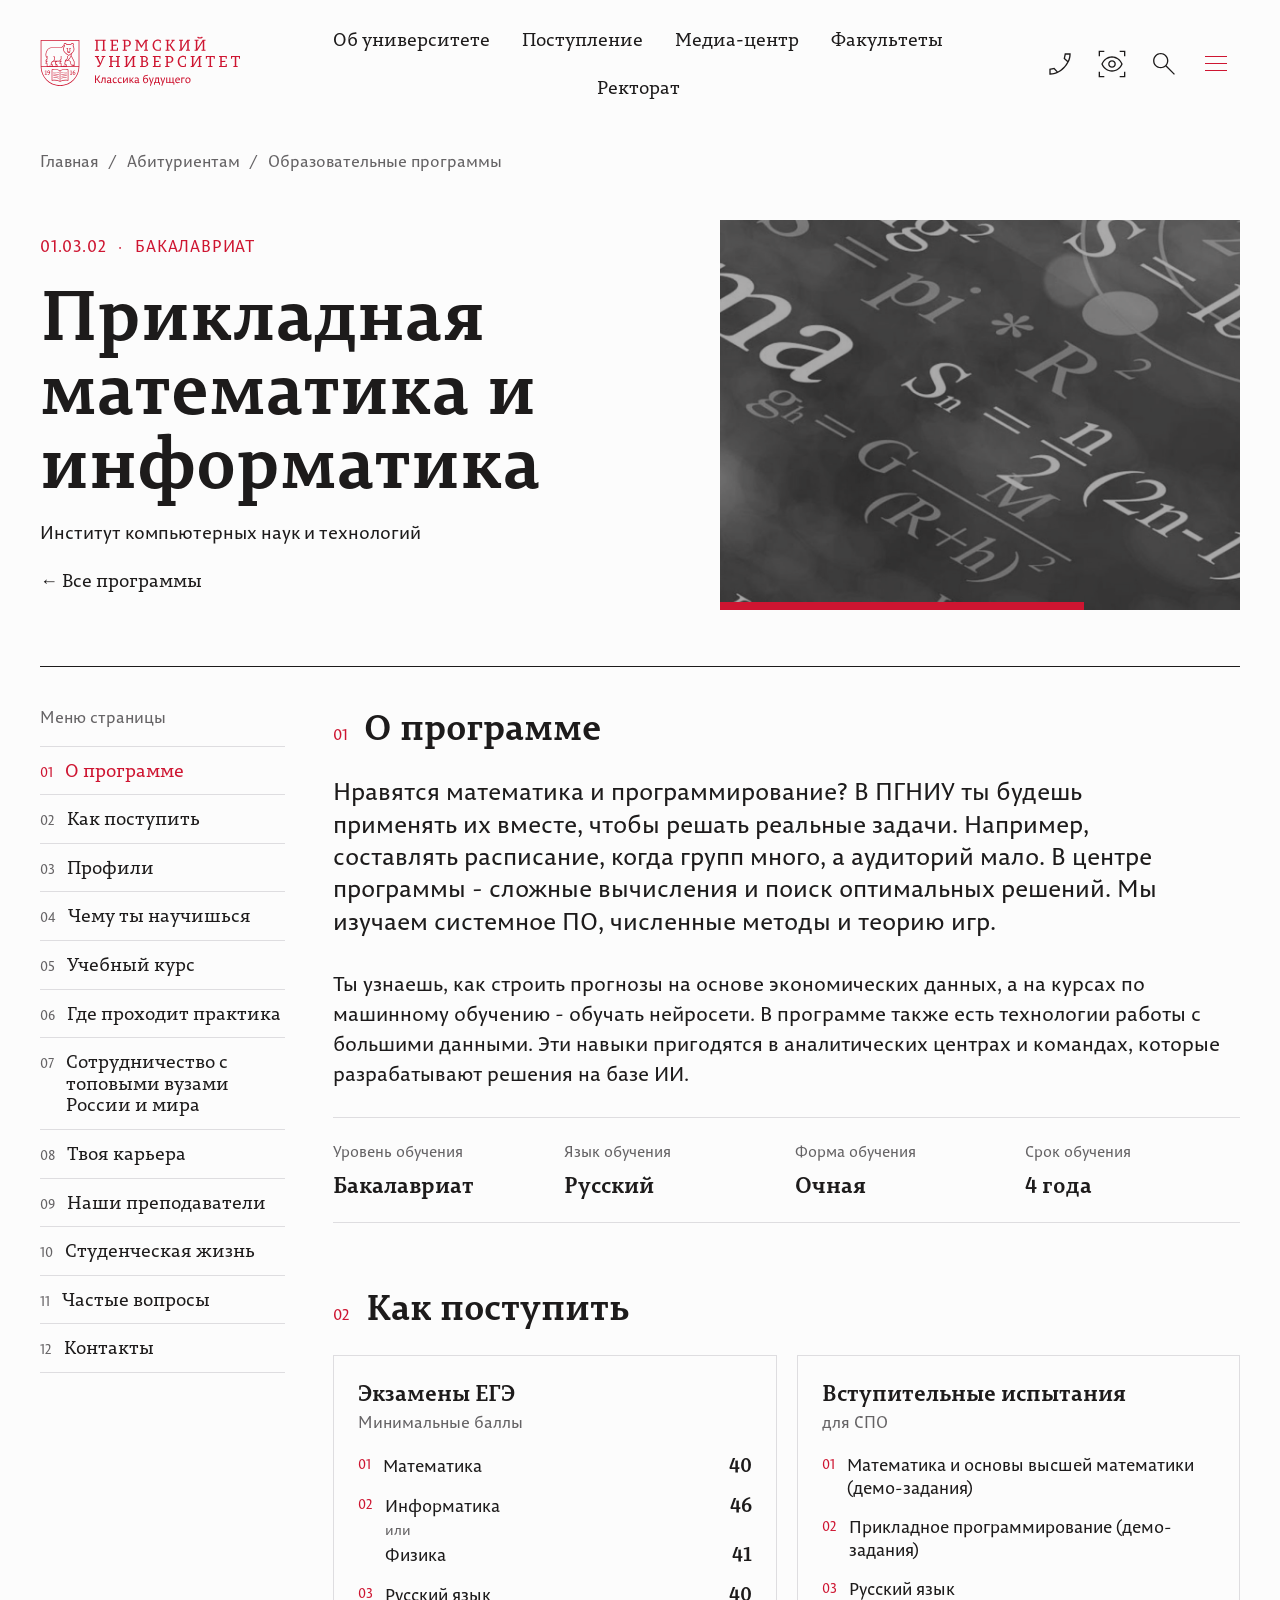
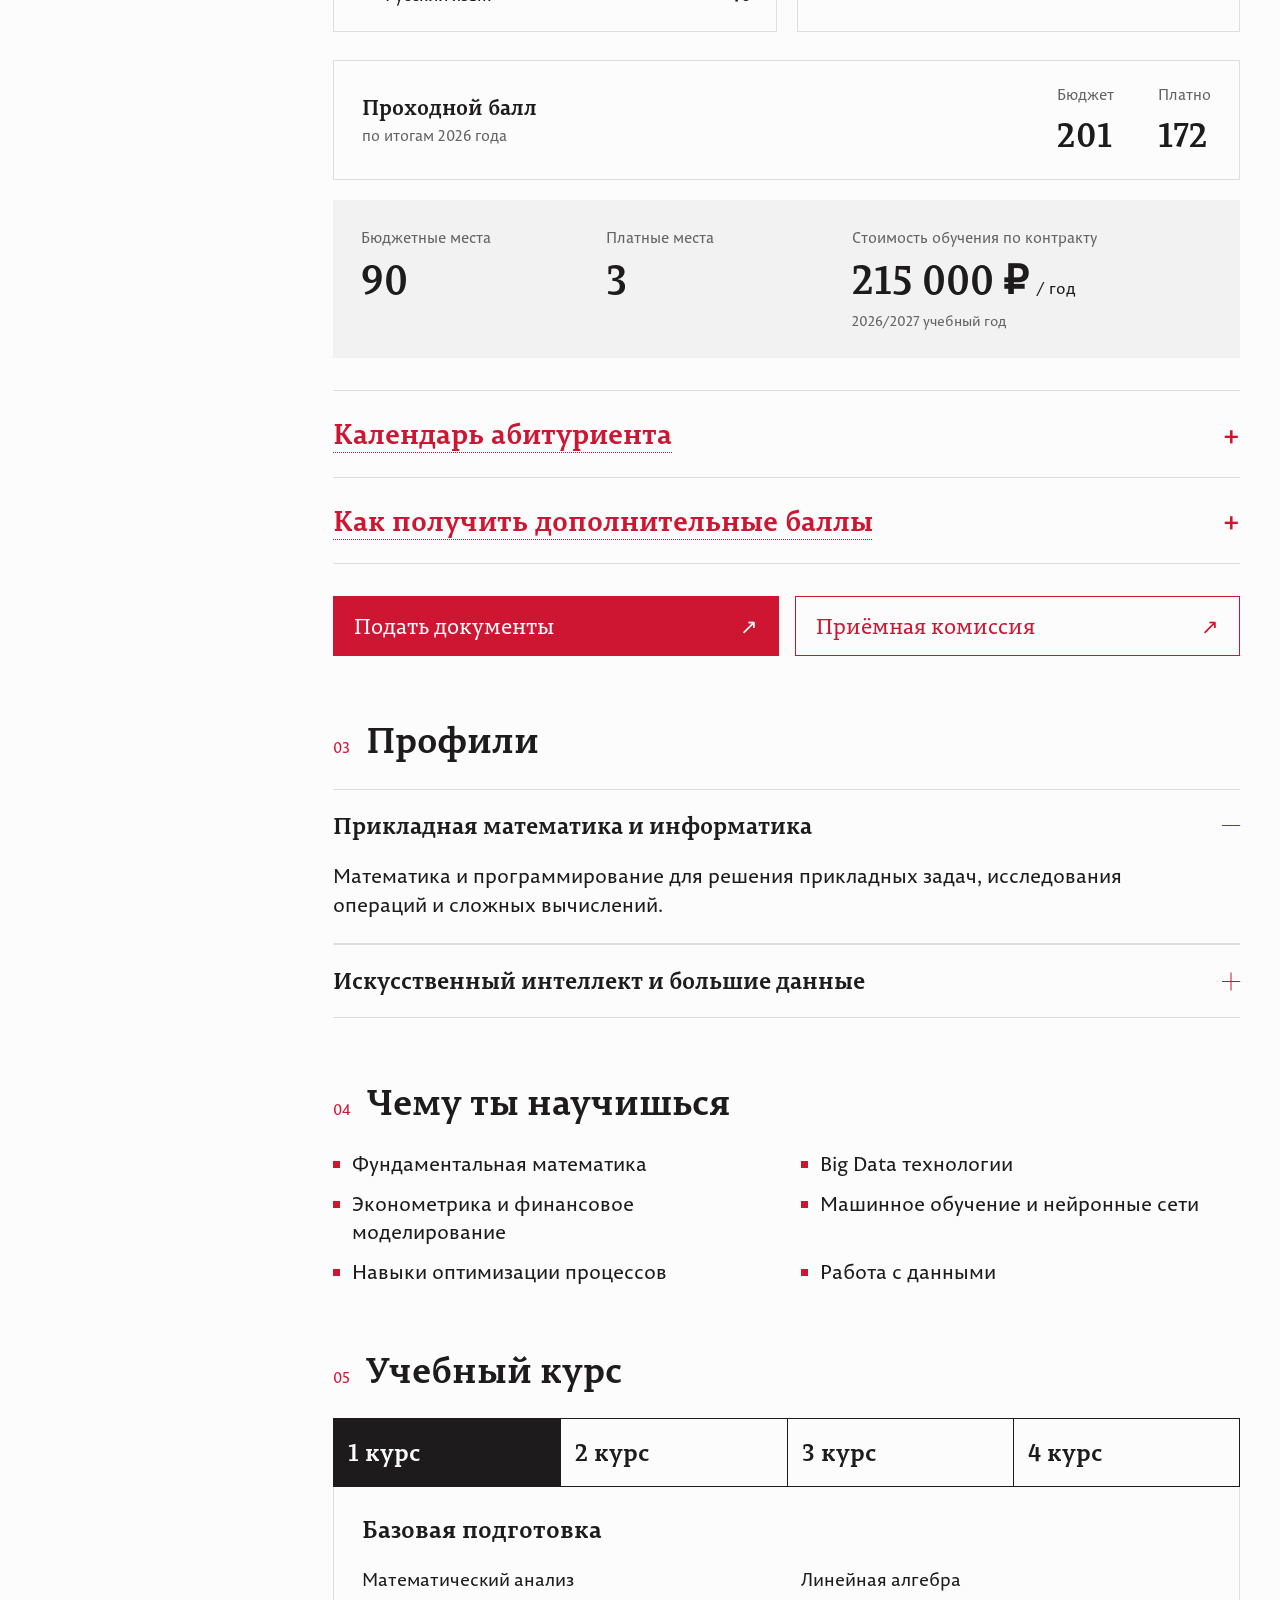
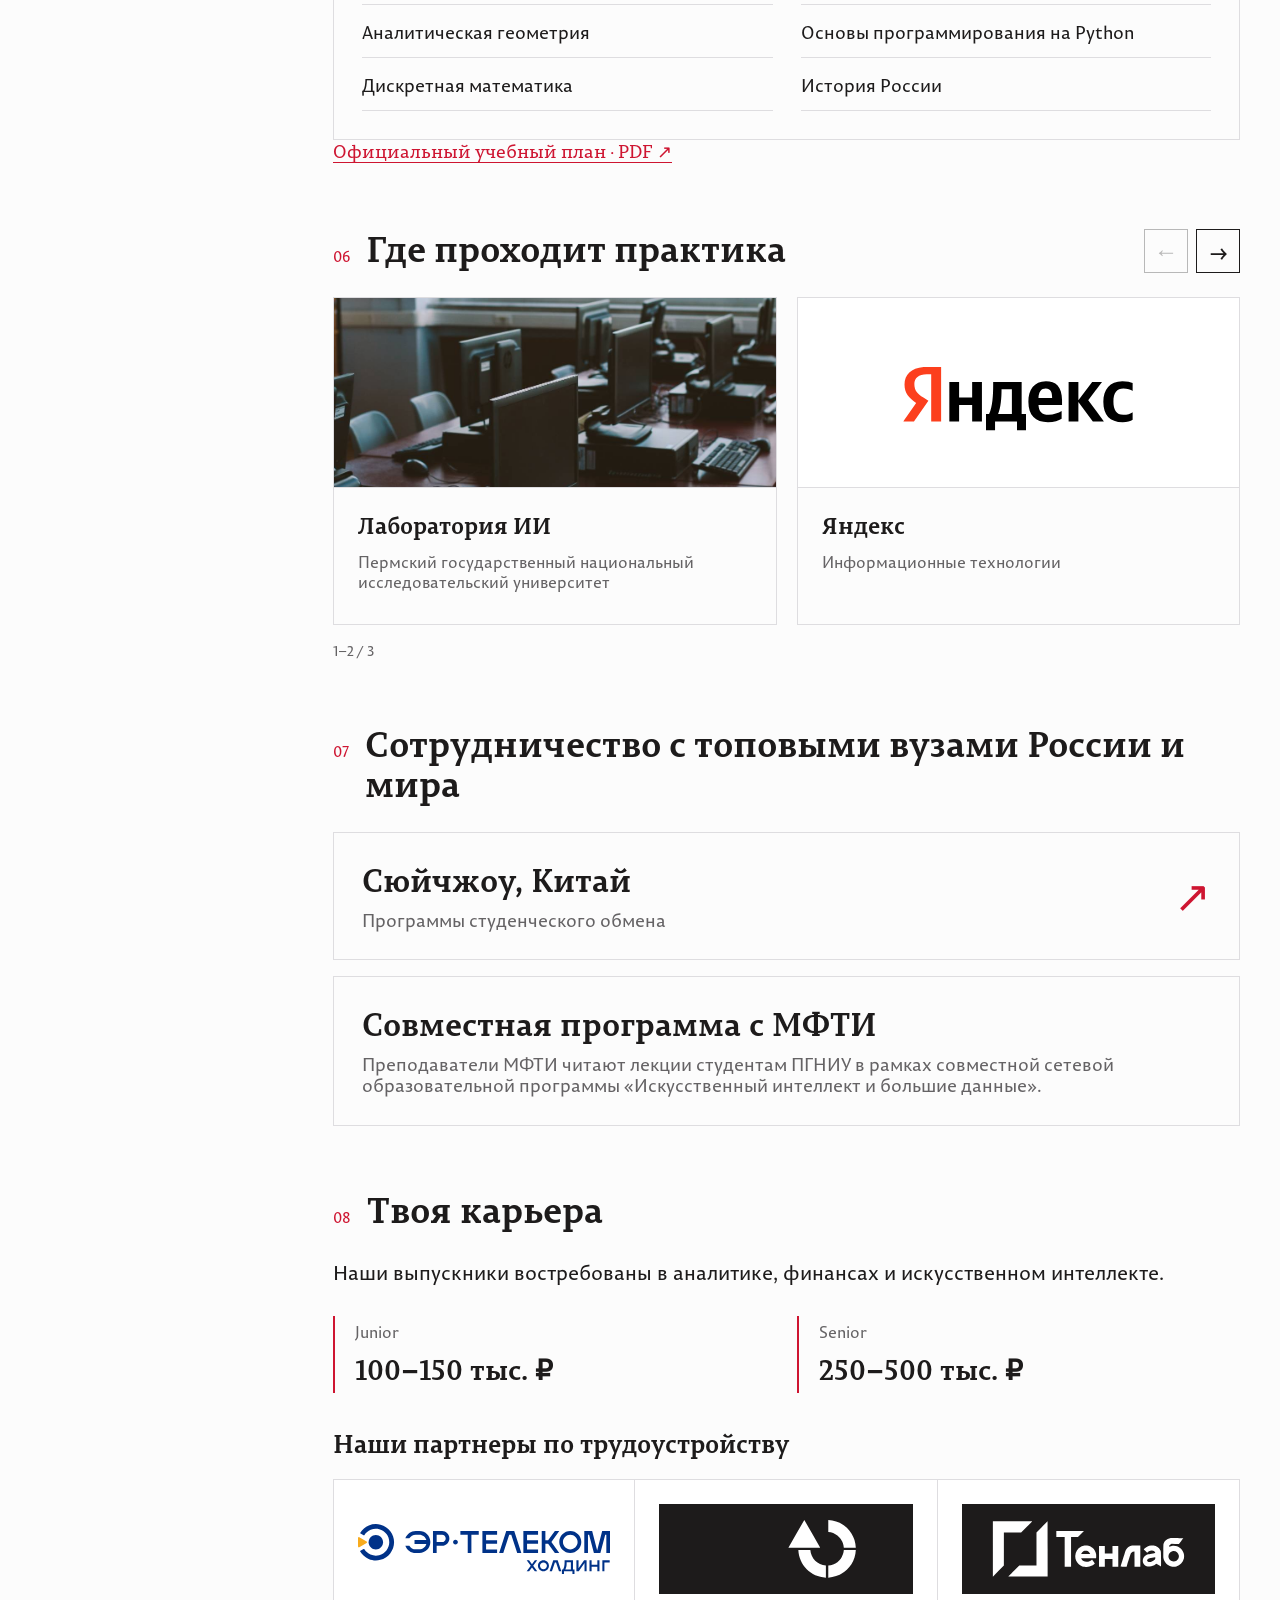
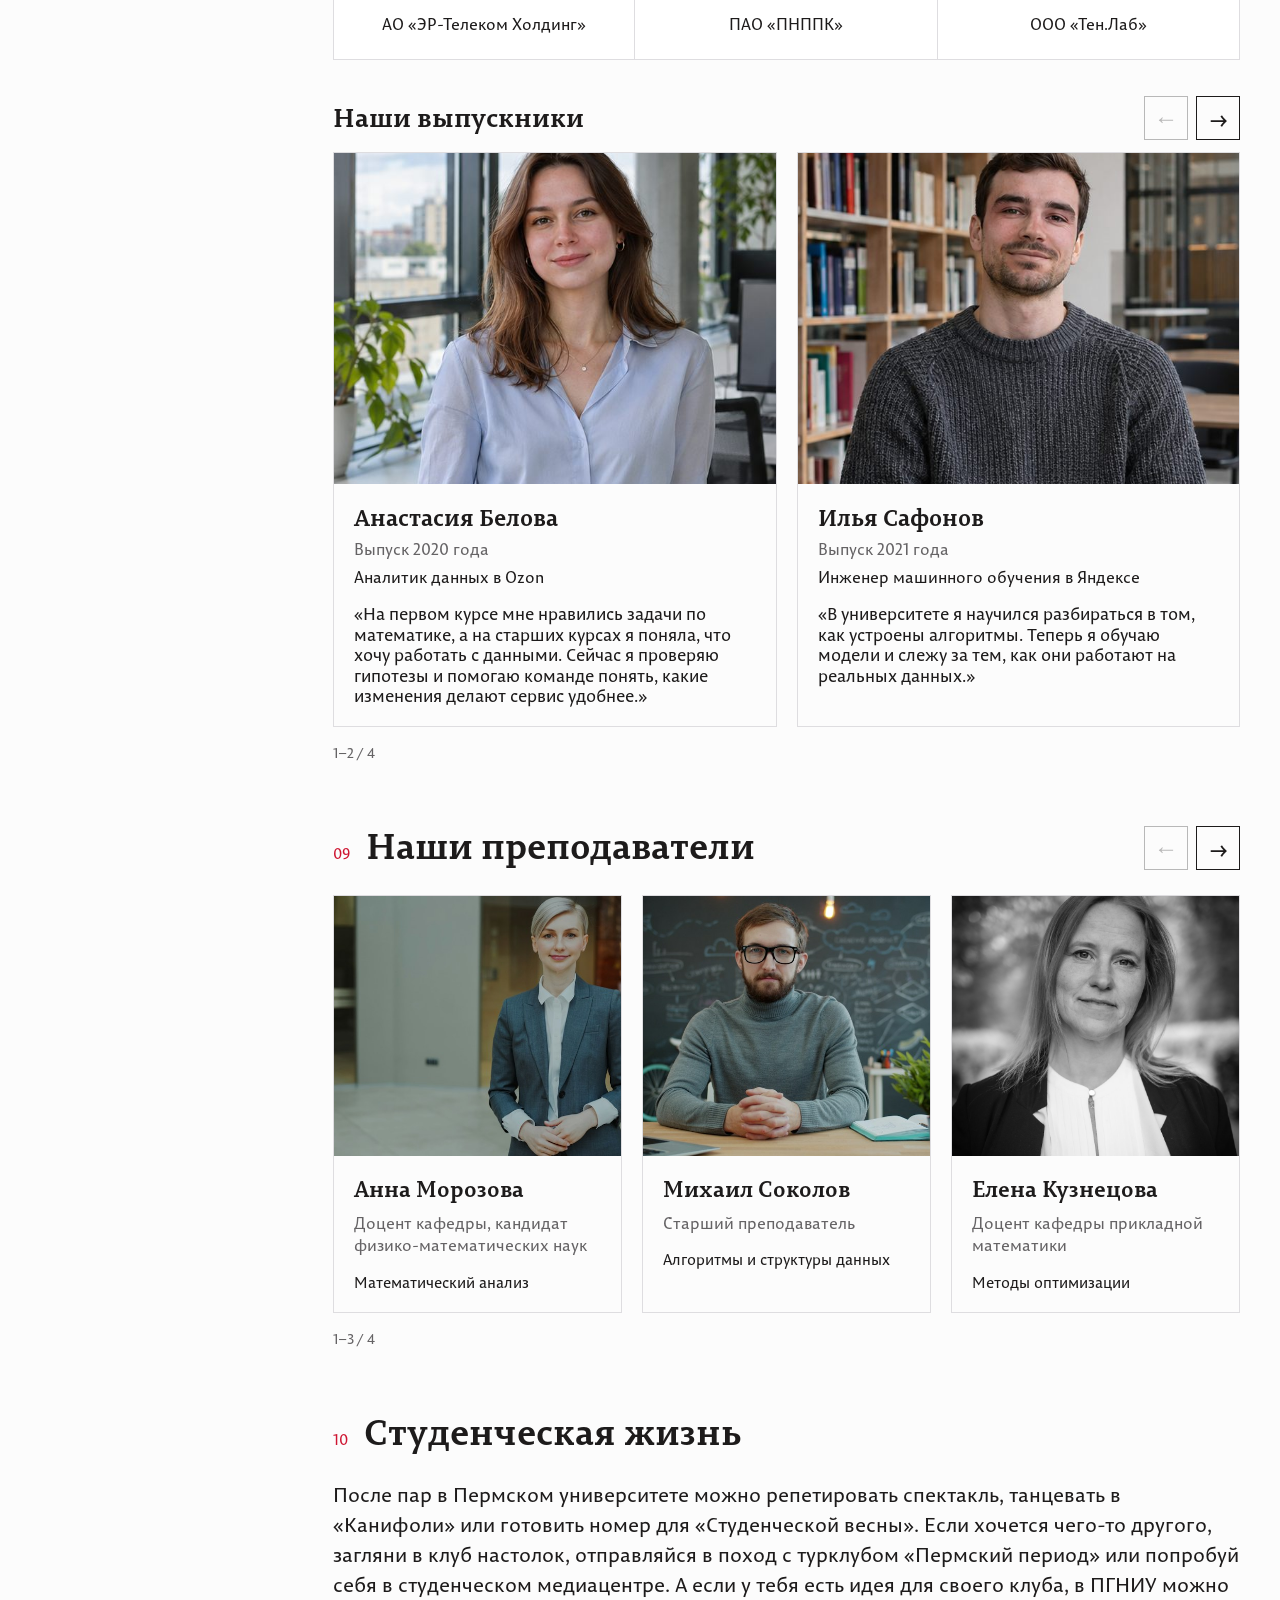
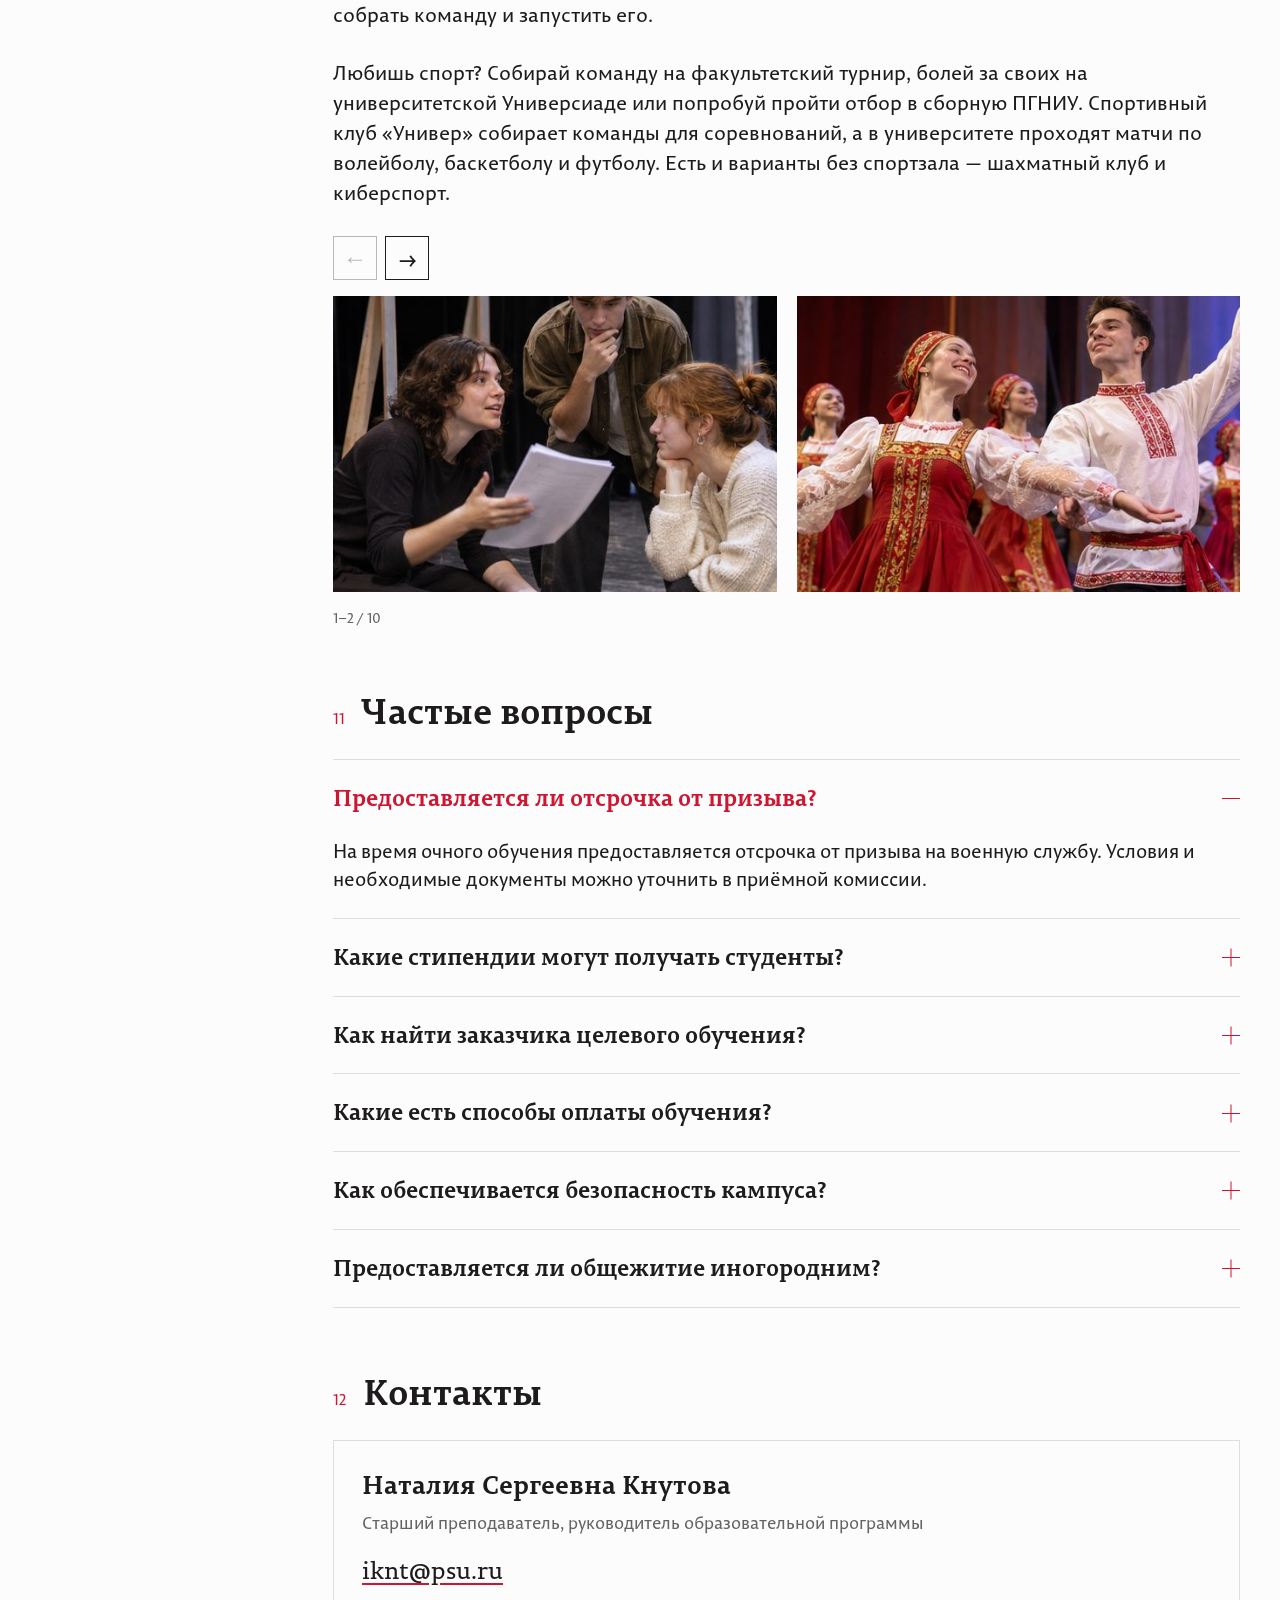
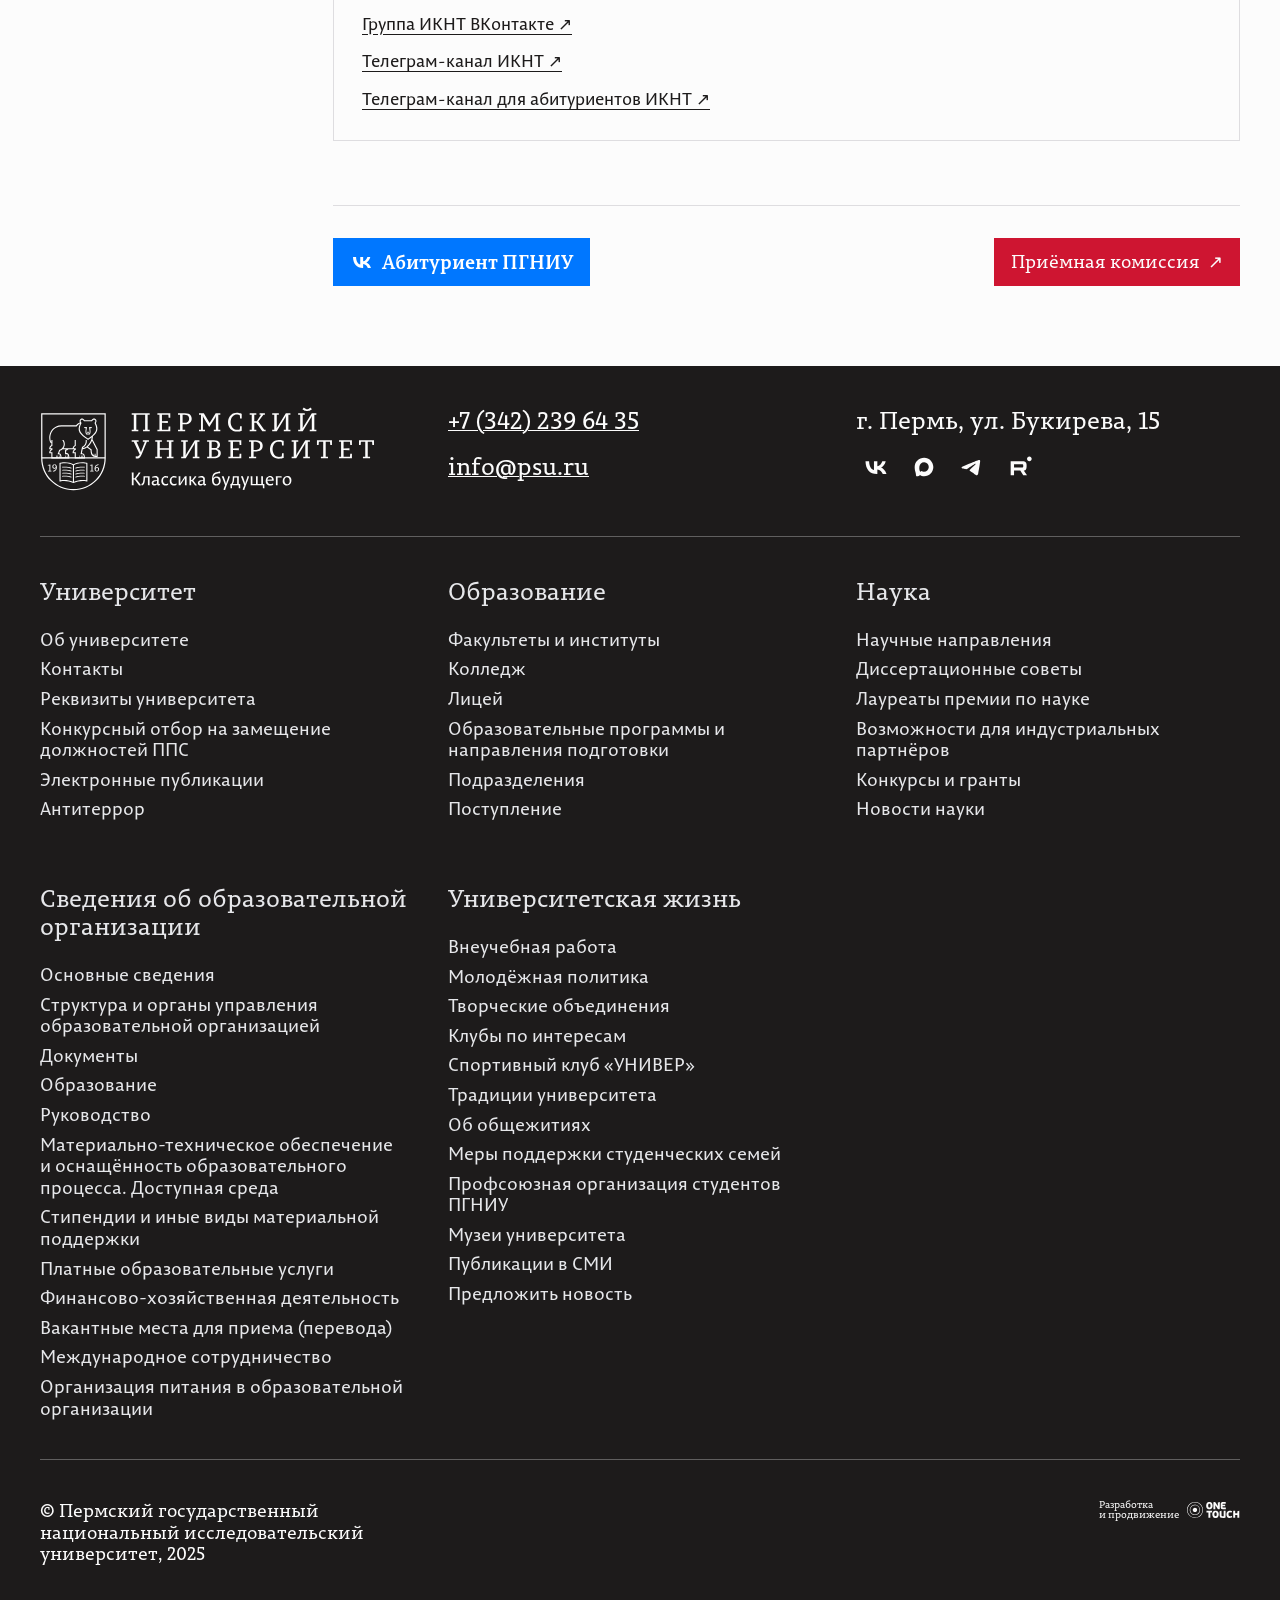
==== commit db481ae3: "Update program.html" ====
--- a/program.html
+++ b/program.html
@@ -931,7 +931,6 @@
               <button type="button" class="program-arrow" data-next aria-label="Наши выпускники: вперёд" aria-controls="track-alumni">→</button>
             </div>
             </div>
-            <p class="program-demo-note">Демонстрационные карточки с вымышленными биографиями.</p>
             <div class="program-carousel-track program-alumni-track" id="track-alumni" tabindex="0" role="region" aria-label="Истории выпускников">
             <article class="program-alumni-card">
               <img src="assets/images/program/alumni-demo-1.jpg" alt="" loading="lazy" decoding="async">
@@ -980,7 +979,6 @@
           <p class="program-description">После пар в Пермском университете можно репетировать спектакль, танцевать в «Канифоли» или готовить номер для «Студенческой весны». Если хочется чего-то другого, загляни в клуб настолок, отправляйся в поход с турклубом «Пермский период» или попробуй себя в студенческом медиацентре. А если у тебя есть идея для своего клуба, в ПГНИУ можно собрать команду и запустить его.</p>
           <p class="program-description">Любишь спорт? Собирай команду на факультетский турнир, болей за своих на университетской Универсиаде или попробуй пройти отбор в сборную ПГНИУ. Спортивный клуб «Универ» собирает команды для соревнований, а в университете проходят матчи по волейболу, баскетболу и футболу. Есть и варианты без спортзала — шахматный клуб и киберспорт.</p>
           <div class="program-carousel-heading program-life-controls">
-            <p class="program-demo-note">Иллюстрации студенческой жизни созданы с помощью ИИ.</p>
             <div class="program-carousel-controls">
               <button type="button" class="program-arrow" data-prev aria-label="Фотогалерея студенческой жизни: назад" aria-controls="track-student-life" disabled>←</button>
               <button type="button" class="program-arrow" data-next aria-label="Фотогалерея студенческой жизни: вперёд" aria-controls="track-student-life">→</button>
@@ -989,43 +987,33 @@
           <div class="program-carousel-track program-life-track" id="track-student-life" tabindex="0" role="region" aria-label="Фотогалерея студенческой жизни">
             <figure class="program-life-photo">
               <img src="assets/images/program/student-life-demo-01.jpg" alt="" loading="lazy" decoding="async">
-              <figcaption>Репетиция студенческого спектакля</figcaption>
             </figure>
             <figure class="program-life-photo">
               <img src="assets/images/program/student-life-demo-02.jpg" alt="" loading="lazy" decoding="async">
-              <figcaption>Выступление коллектива народного танца</figcaption>
             </figure>
             <figure class="program-life-photo">
               <img src="assets/images/program/student-life-demo-03.jpg" alt="" loading="lazy" decoding="async">
-              <figcaption>Музыкальный номер на студенческом фестивале</figcaption>
             </figure>
             <figure class="program-life-photo">
               <img src="assets/images/program/student-life-demo-04.jpg" alt="" loading="lazy" decoding="async">
-              <figcaption>Встреча клуба настольных игр</figcaption>
             </figure>
             <figure class="program-life-photo">
               <img src="assets/images/program/student-life-demo-05.jpg" alt="" loading="lazy" decoding="async">
-              <figcaption>Поход студенческого турклуба</figcaption>
             </figure>
             <figure class="program-life-photo">
               <img src="assets/images/program/student-life-demo-06.jpg" alt="" loading="lazy" decoding="async">
-              <figcaption>Съёмка в студенческом медиацентре</figcaption>
             </figure>
             <figure class="program-life-photo">
               <img src="assets/images/program/student-life-demo-07.jpg" alt="" loading="lazy" decoding="async">
-              <figcaption>Студенческий матч по волейболу</figcaption>
             </figure>
             <figure class="program-life-photo">
               <img src="assets/images/program/student-life-demo-08.jpg" alt="" loading="lazy" decoding="async">
-              <figcaption>Студенческий матч по баскетболу</figcaption>
             </figure>
             <figure class="program-life-photo">
               <img src="assets/images/program/student-life-demo-09.jpg" alt="" loading="lazy" decoding="async">
-              <figcaption>Студенческий футбольный матч</figcaption>
             </figure>
             <figure class="program-life-photo">
               <img src="assets/images/program/student-life-demo-10.jpg" alt="" loading="lazy" decoding="async">
-              <figcaption>Встреча шахматного клуба</figcaption>
             </figure>
           </div>
           <p class="program-carousel-progress" data-progress aria-live="polite"></p>
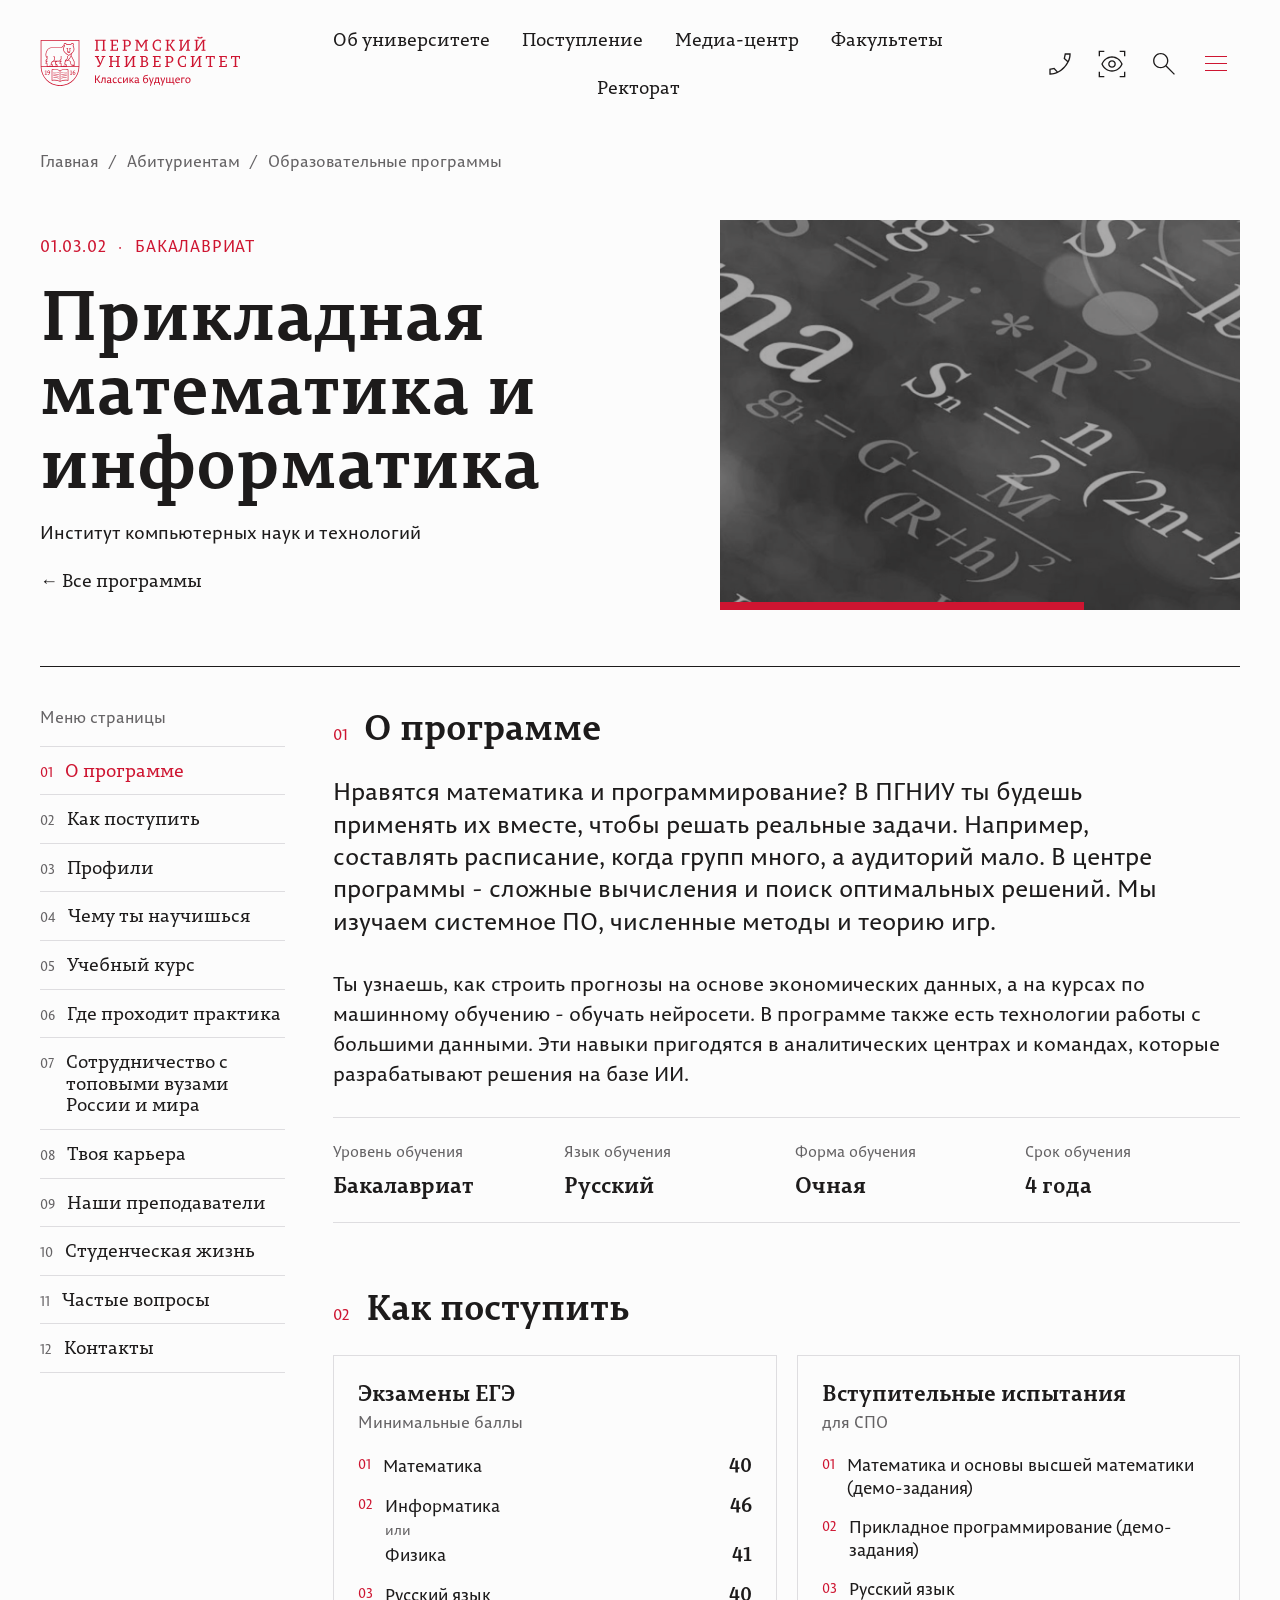
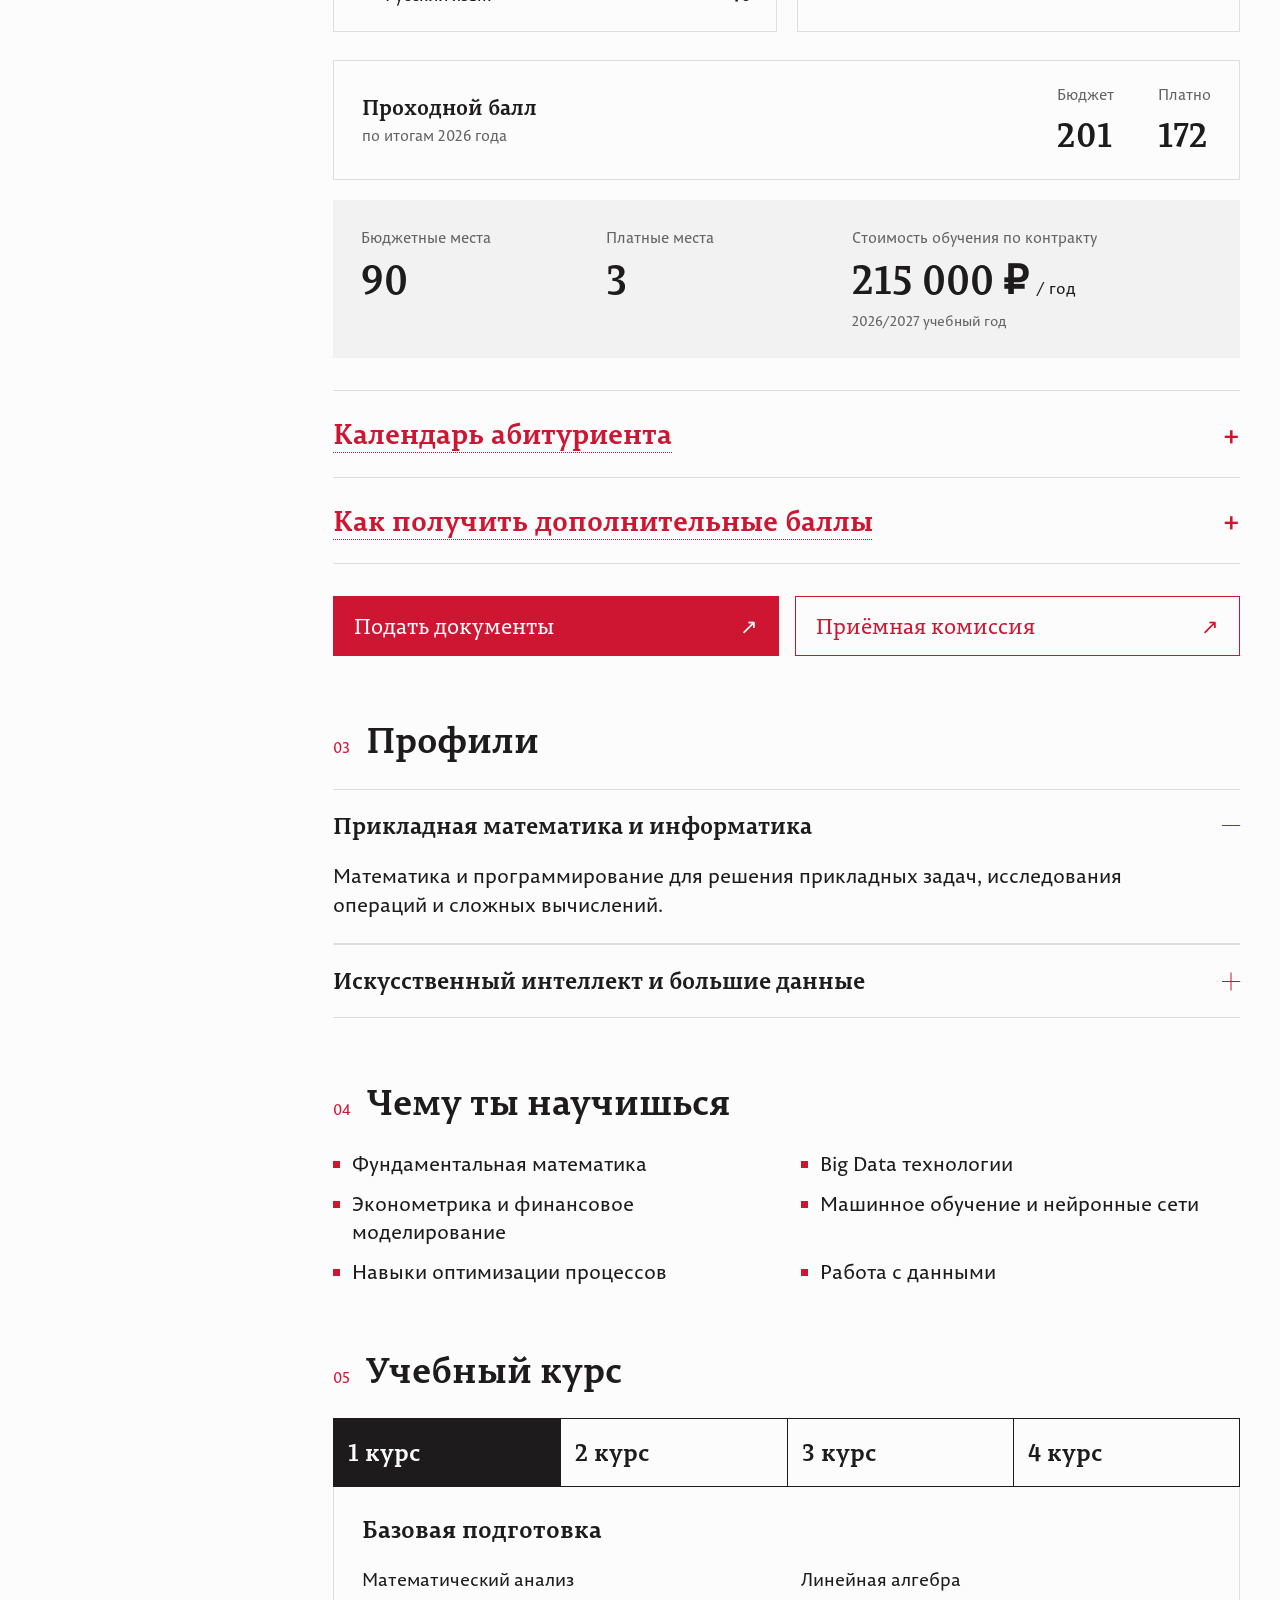
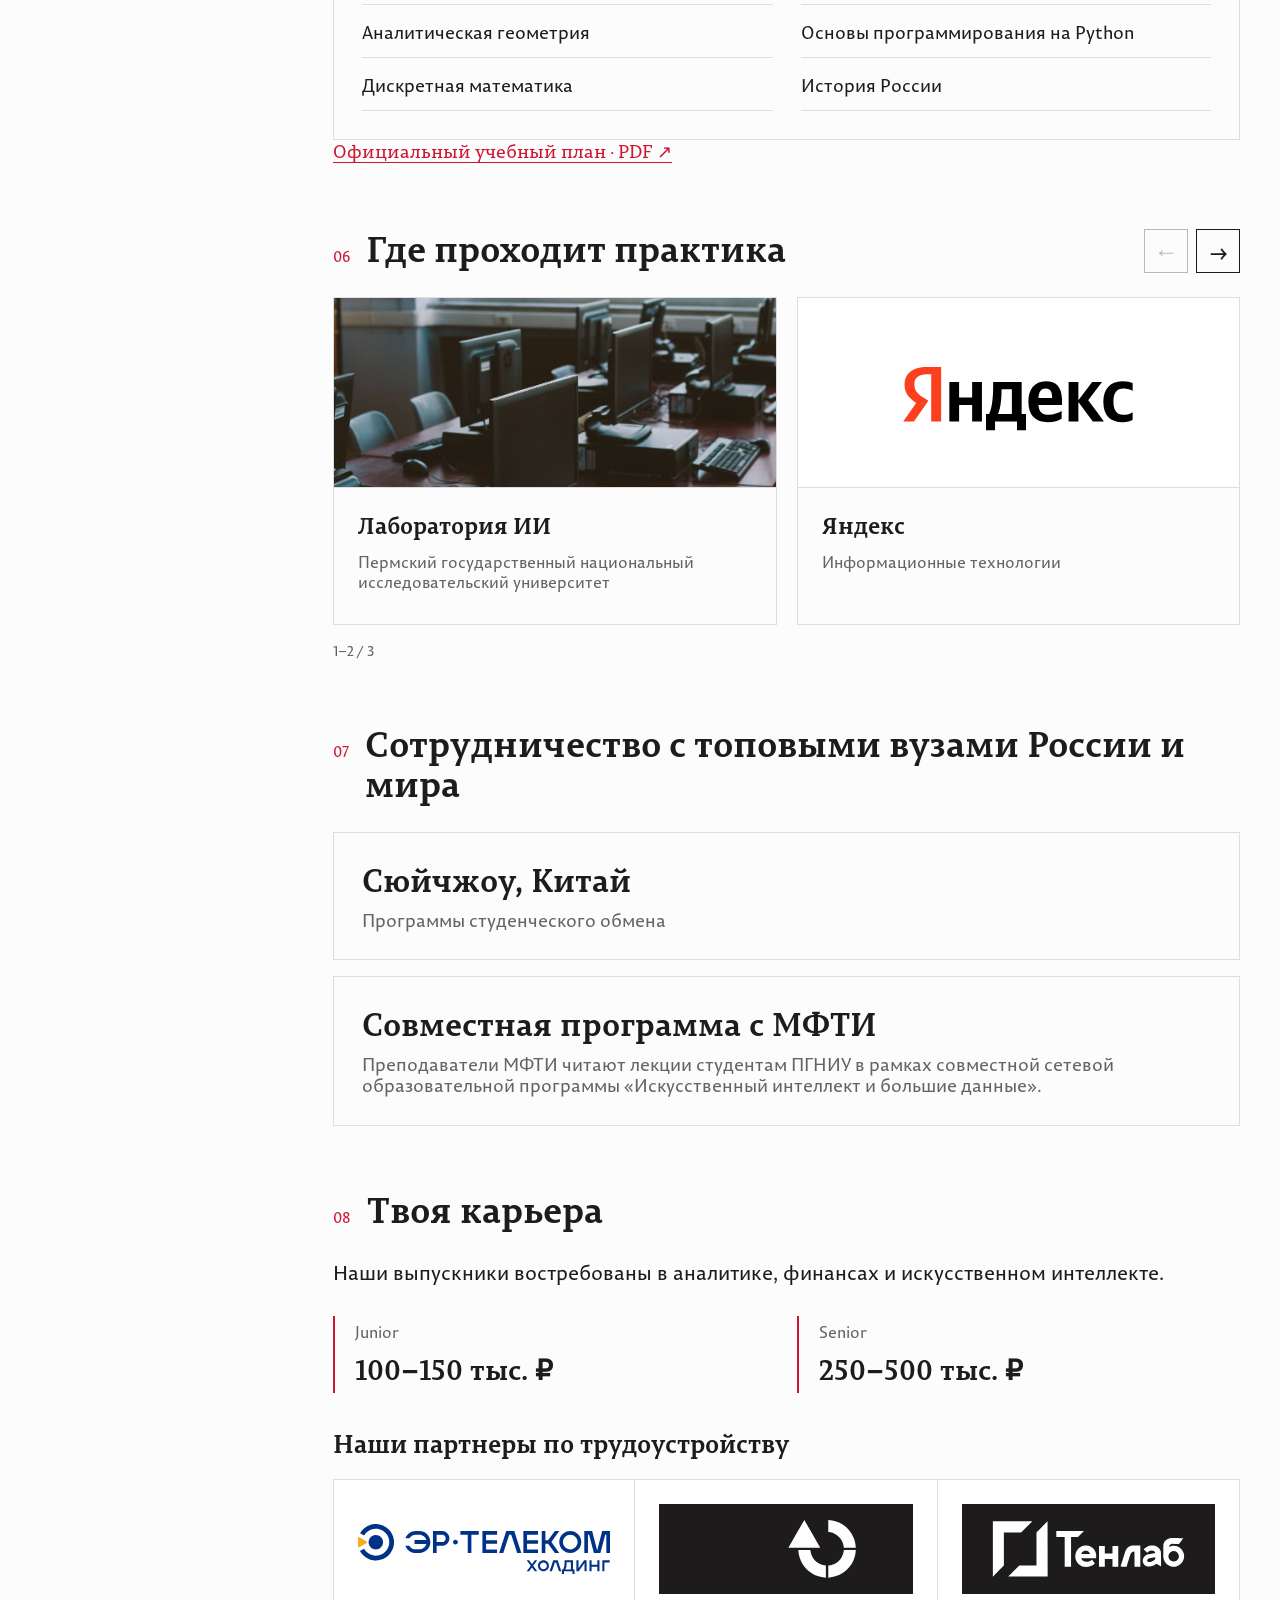
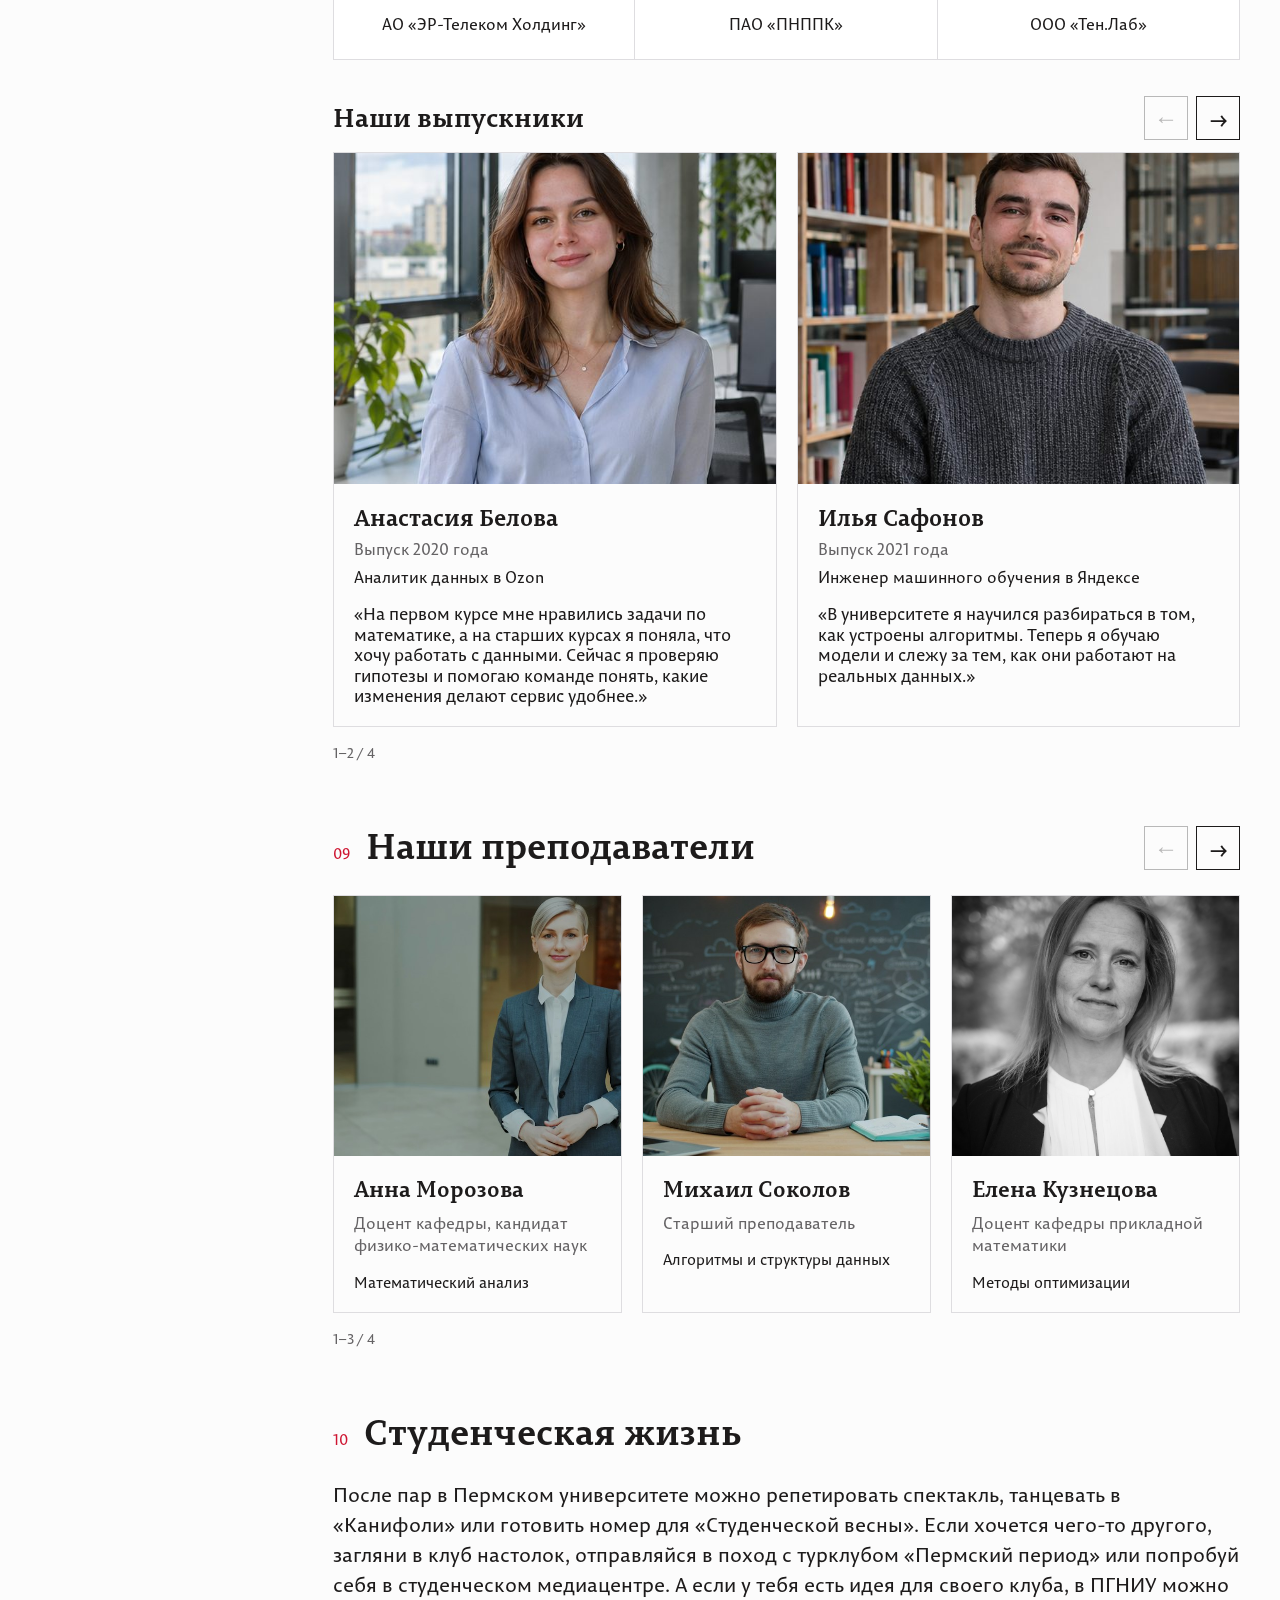
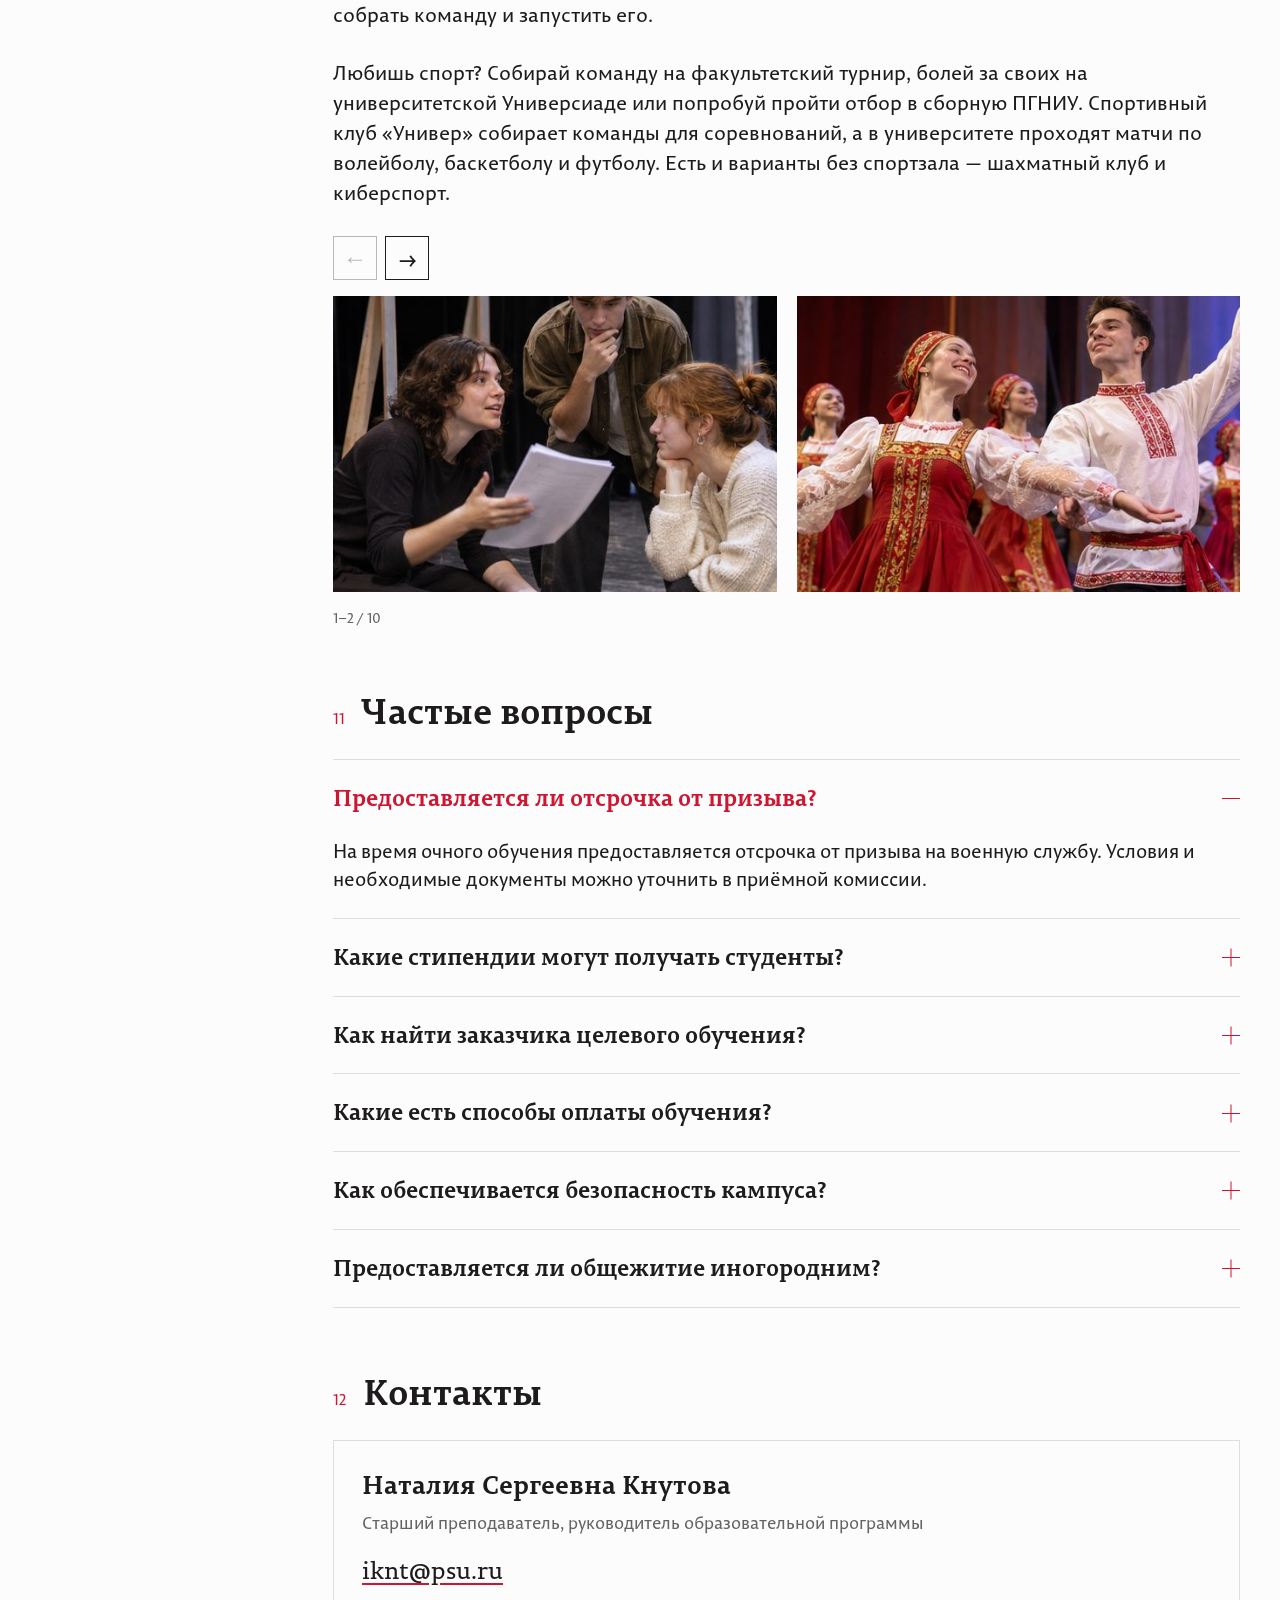
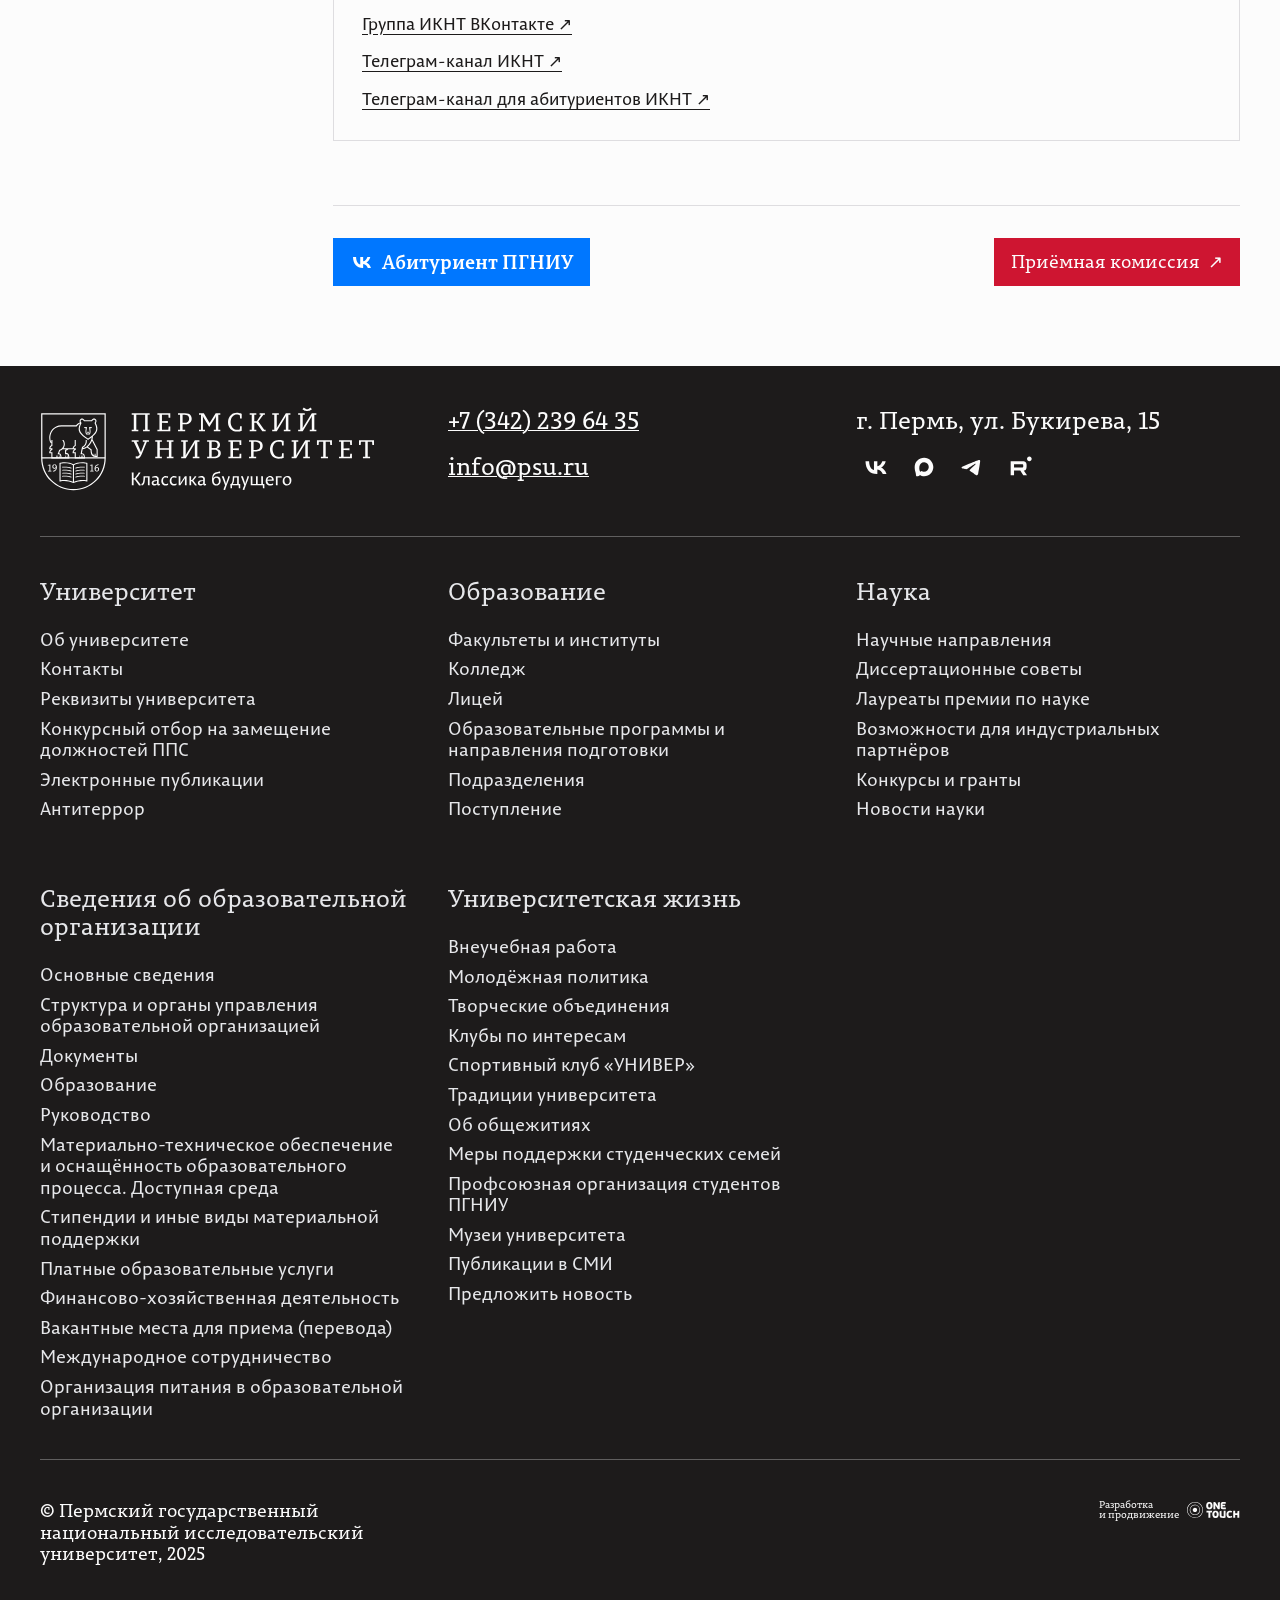
==== commit 57347629: "Update program.html" ====
--- a/program.html
+++ b/program.html
@@ -916,7 +916,7 @@
         <section class="program-section" id="disciplines"><div class="program-section-heading"><span aria-hidden="true">05</span><h2>Учебный курс</h2></div><div class="program-course-tabs program-year-tabs" role="tablist" aria-label="Курс обучения"><button type="button" role="tab" id="course-tab-1" aria-selected="true" aria-controls="course-year-1" tabindex="0">1 курс</button><button type="button" role="tab" id="course-tab-2" aria-selected="false" aria-controls="course-year-2" tabindex="-1">2 курс</button><button type="button" role="tab" id="course-tab-3" aria-selected="false" aria-controls="course-year-3" tabindex="-1">3 курс</button><button type="button" role="tab" id="course-tab-4" aria-selected="false" aria-controls="course-year-4" tabindex="-1">4 курс</button></div><div class="program-course-panel" id="course-year-1" role="tabpanel" aria-labelledby="course-tab-1" ><h3>Базовая подготовка</h3><ul class="program-discipline-list"><li>Математический анализ</li><li>Линейная алгебра</li><li>Аналитическая геометрия</li><li>Основы программирования на Python</li><li>Дискретная математика</li><li>История России</li></ul></div><div class="program-course-panel" id="course-year-2" role="tabpanel" aria-labelledby="course-tab-2" hidden><h3>Математика и алгоритмы</h3><ul class="program-discipline-list"><li>Дифференциальные уравнения</li><li>Теория вероятностей</li><li>Алгоритмы и структуры данных</li><li>Объектно-ориентированное программирование</li><li>Базы данных</li><li>Математическая статистика</li></ul></div><div class="program-course-panel" id="course-year-3" role="tabpanel" aria-labelledby="course-tab-3" hidden><h3>Прикладные задачи</h3><ul class="program-discipline-list"><li>Численные методы</li><li>Методы оптимизации</li><li>Теория игр и исследование операций</li><li>Машинное обучение</li><li>Разработка программных систем</li><li>Анализ больших данных</li></ul></div><div class="program-course-panel" id="course-year-4" role="tabpanel" aria-labelledby="course-tab-4" hidden><h3>Проекты и специализация</h3><ul class="program-discipline-list"><li>Нейронные сети</li><li>Финансовое моделирование</li><li>Параллельные вычисления</li><li>Проектный практикум</li><li>Преддипломная практика</li><li>Выпускная квалификационная работа</li></ul></div><a class="program-curriculum-link" href="#">Официальный учебный план · PDF <span aria-hidden="true">↗</span></a></section>
         
         <section class="program-section" id="practice" data-carousel aria-labelledby="heading-practice"><div class="program-carousel-heading"><div class="program-section-heading"><span aria-hidden="true">06</span><h2 id="heading-practice">Где проходит практика</h2></div><div class="program-carousel-controls"><button type="button" class="program-arrow" data-prev aria-label="Где проходит практика: назад" aria-controls="track-practice" disabled>←</button><button type="button" class="program-arrow" data-next aria-label="Где проходит практика: вперёд" aria-controls="track-practice">→</button></div></div><div class="program-carousel-track practice-track" id="track-practice" tabindex="0" role="region" aria-label="Базы практик"><article class="practice-card"><div class="practice-card-image is-photo"><img src="assets/images/program/image_18_02_24_05_44._1_.jpg" alt="" loading="lazy" decoding="async" ></div><div class="practice-card-copy"><h3>Лаборатория ИИ</h3><p>Пермский государственный национальный исследовательский университет</p></div></article><article class="practice-card"><div class="practice-card-image "><img src="assets/images/program/yandex-logo.svg" alt="Логотип Яндекса" loading="lazy" decoding="async" ></div><div class="practice-card-copy"><h3>Яндекс</h3><p>Информационные технологии</p></div></article><article class="practice-card"><div class="practice-card-image "><img src="assets/images/program/3czbrf-300x102-1.jpg" alt="" loading="lazy" decoding="async" ></div><div class="practice-card-copy"><h3>Центральный банк Российской Федерации</h3><p>Финансовая сфера</p></div></article></div><p class="program-carousel-progress" data-progress aria-live="polite"></p></section>
-        <section class="program-section" id="international"><div class="program-section-heading"><span aria-hidden="true">07</span><h2>Сотрудничество с топовыми вузами России и мира</h2></div><div class="program-international"><h3>Сюйчжоу, Китай</h3><p>Программы студенческого обмена</p><span aria-hidden="true">↗</span></div>
+        <section class="program-section" id="international"><div class="program-section-heading"><span aria-hidden="true">07</span><h2>Сотрудничество с топовыми вузами России и мира</h2></div><div class="program-international"><h3>Сюйчжоу, Китай</h3><p>Программы студенческого обмена</p></div>
           <div class="program-international">
             <h3>Совместная программа с МФТИ</h3>
             <p>Преподаватели МФТИ читают лекции студентам ПГНИУ в рамках совместной сетевой образовательной программы «Искусственный интеллект и большие данные».</p>
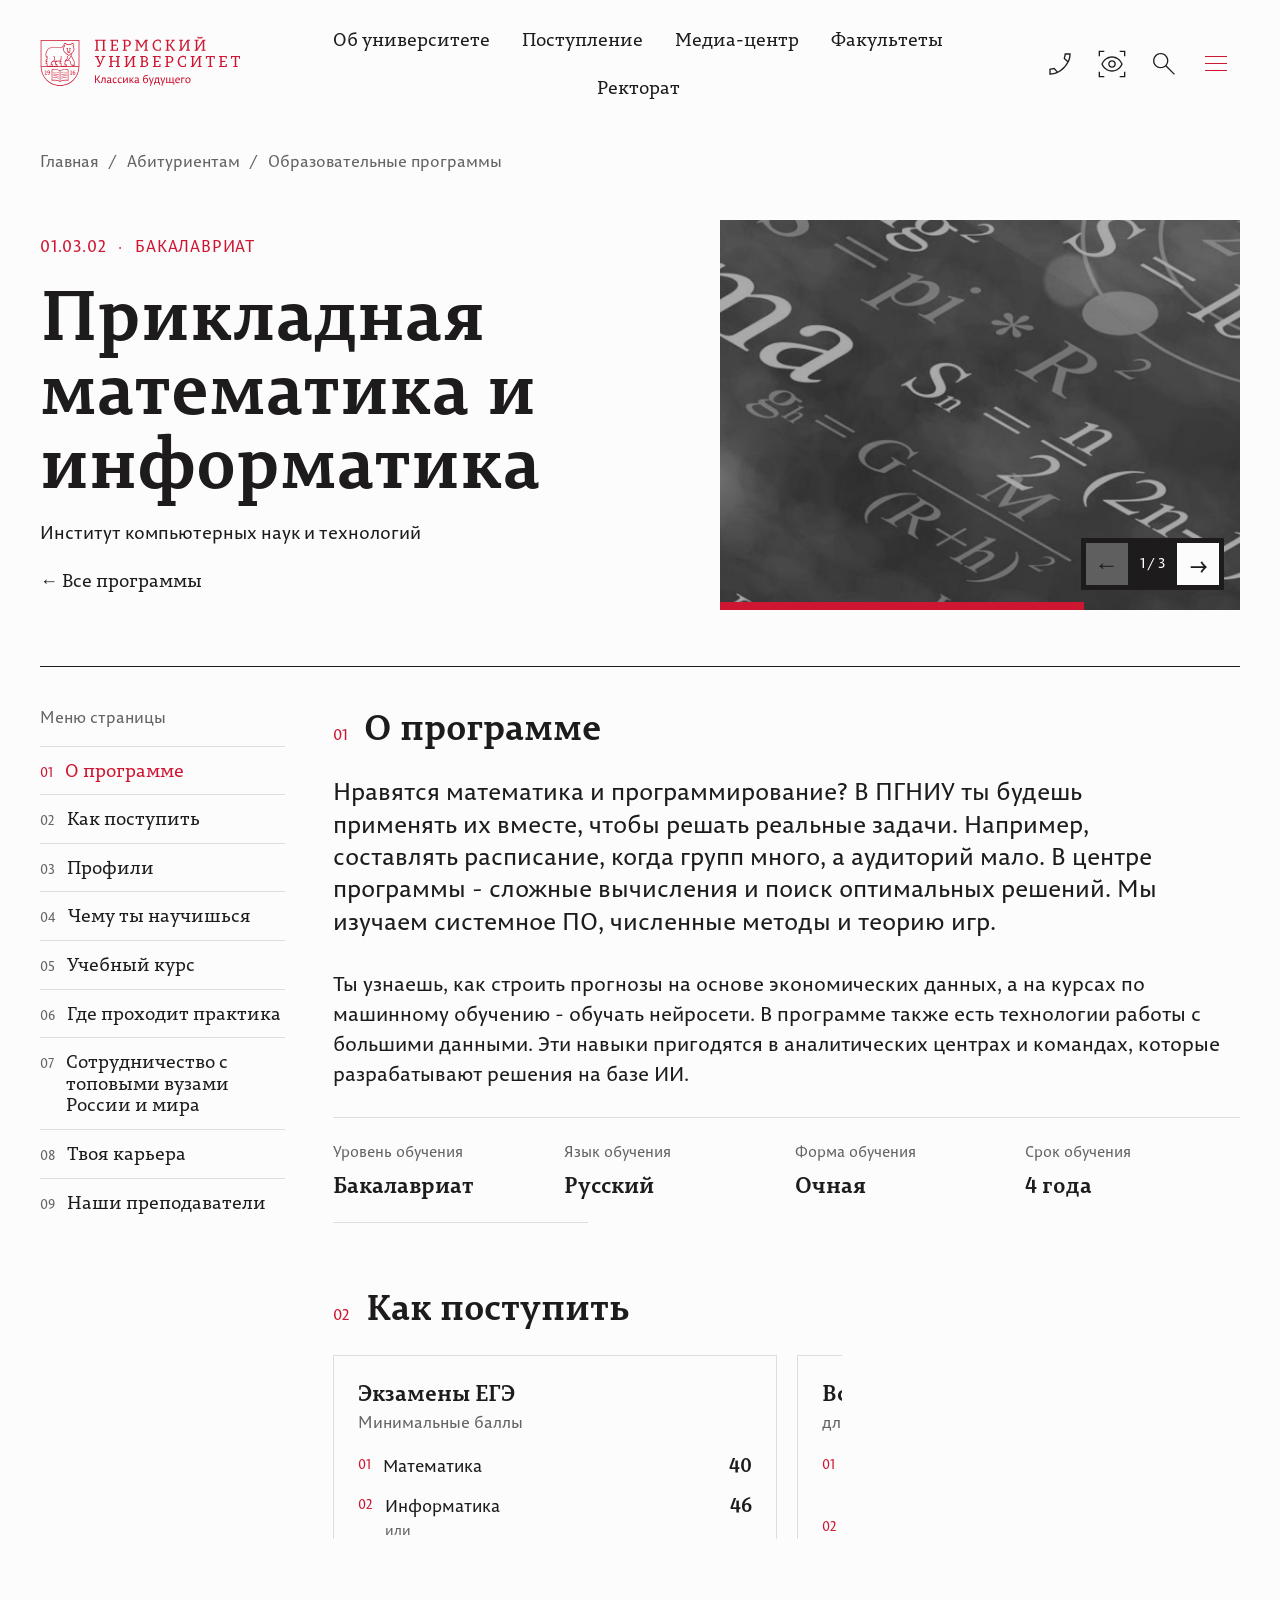
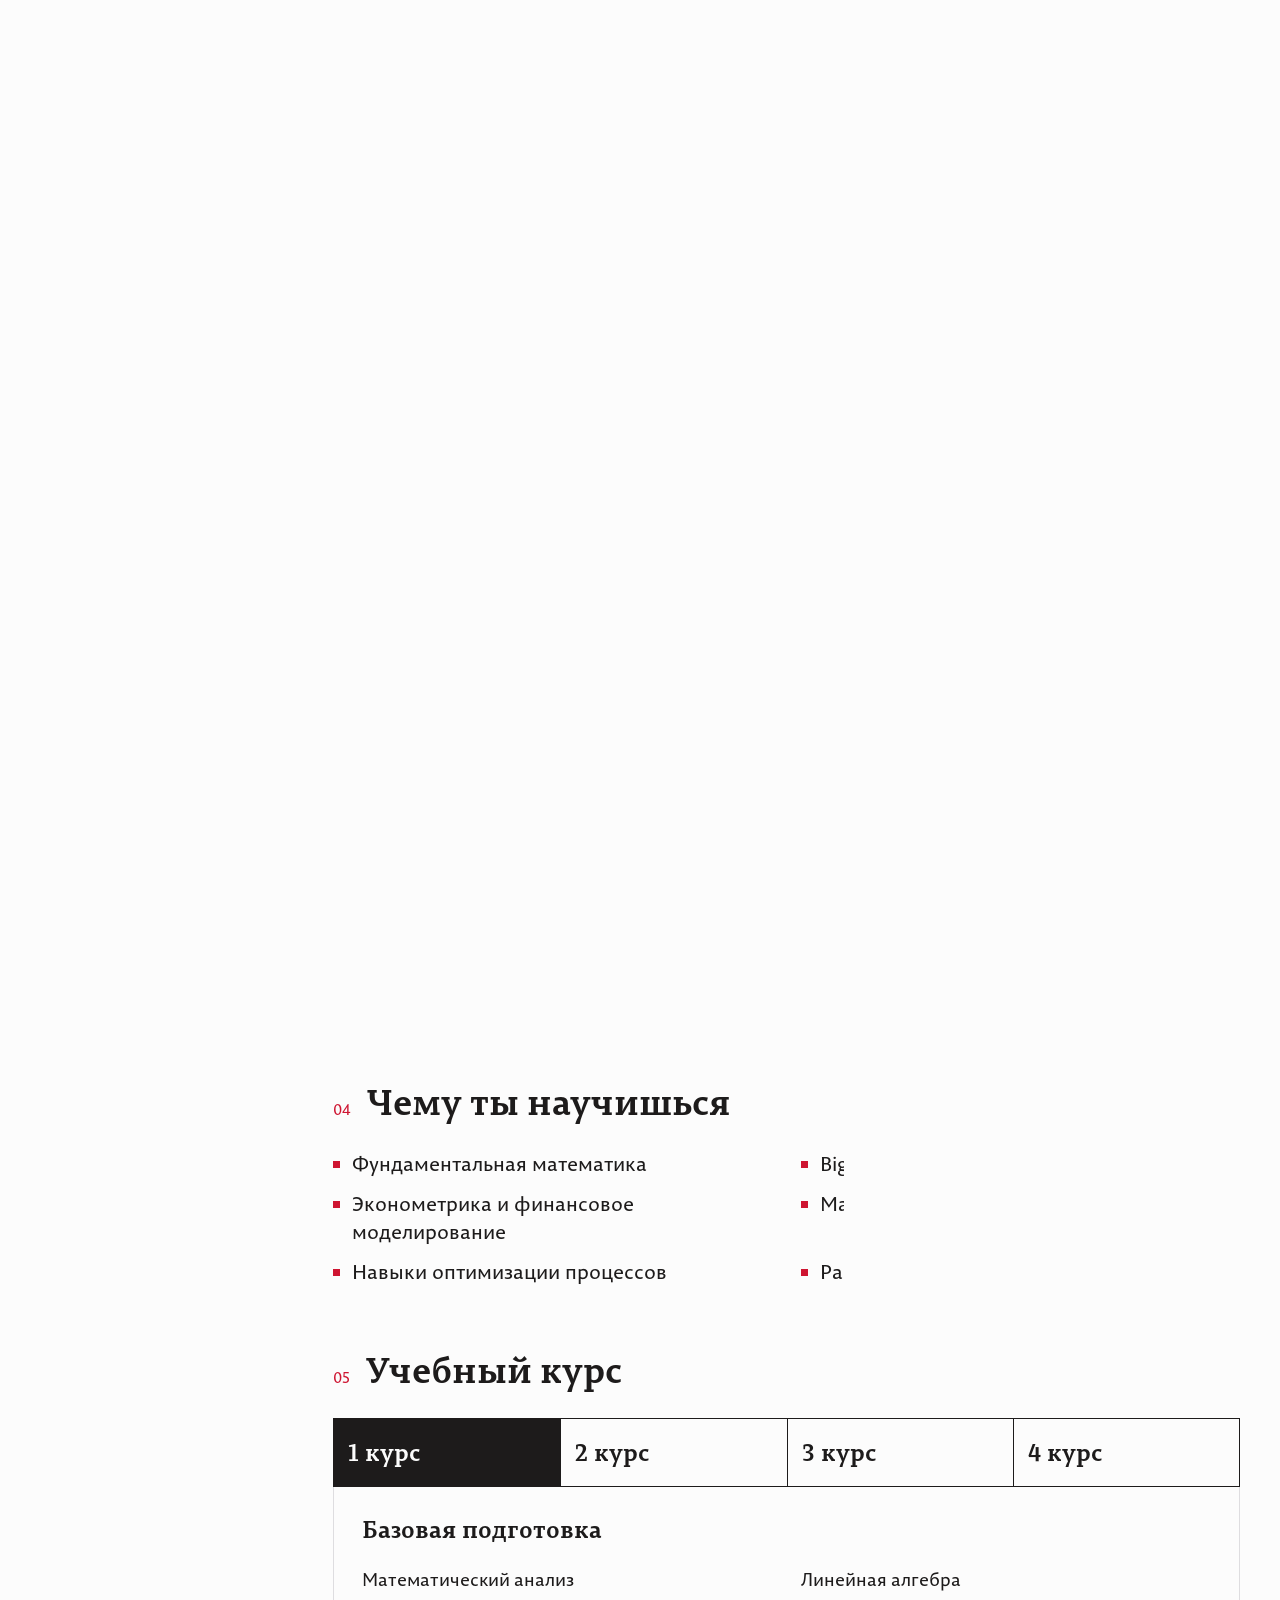
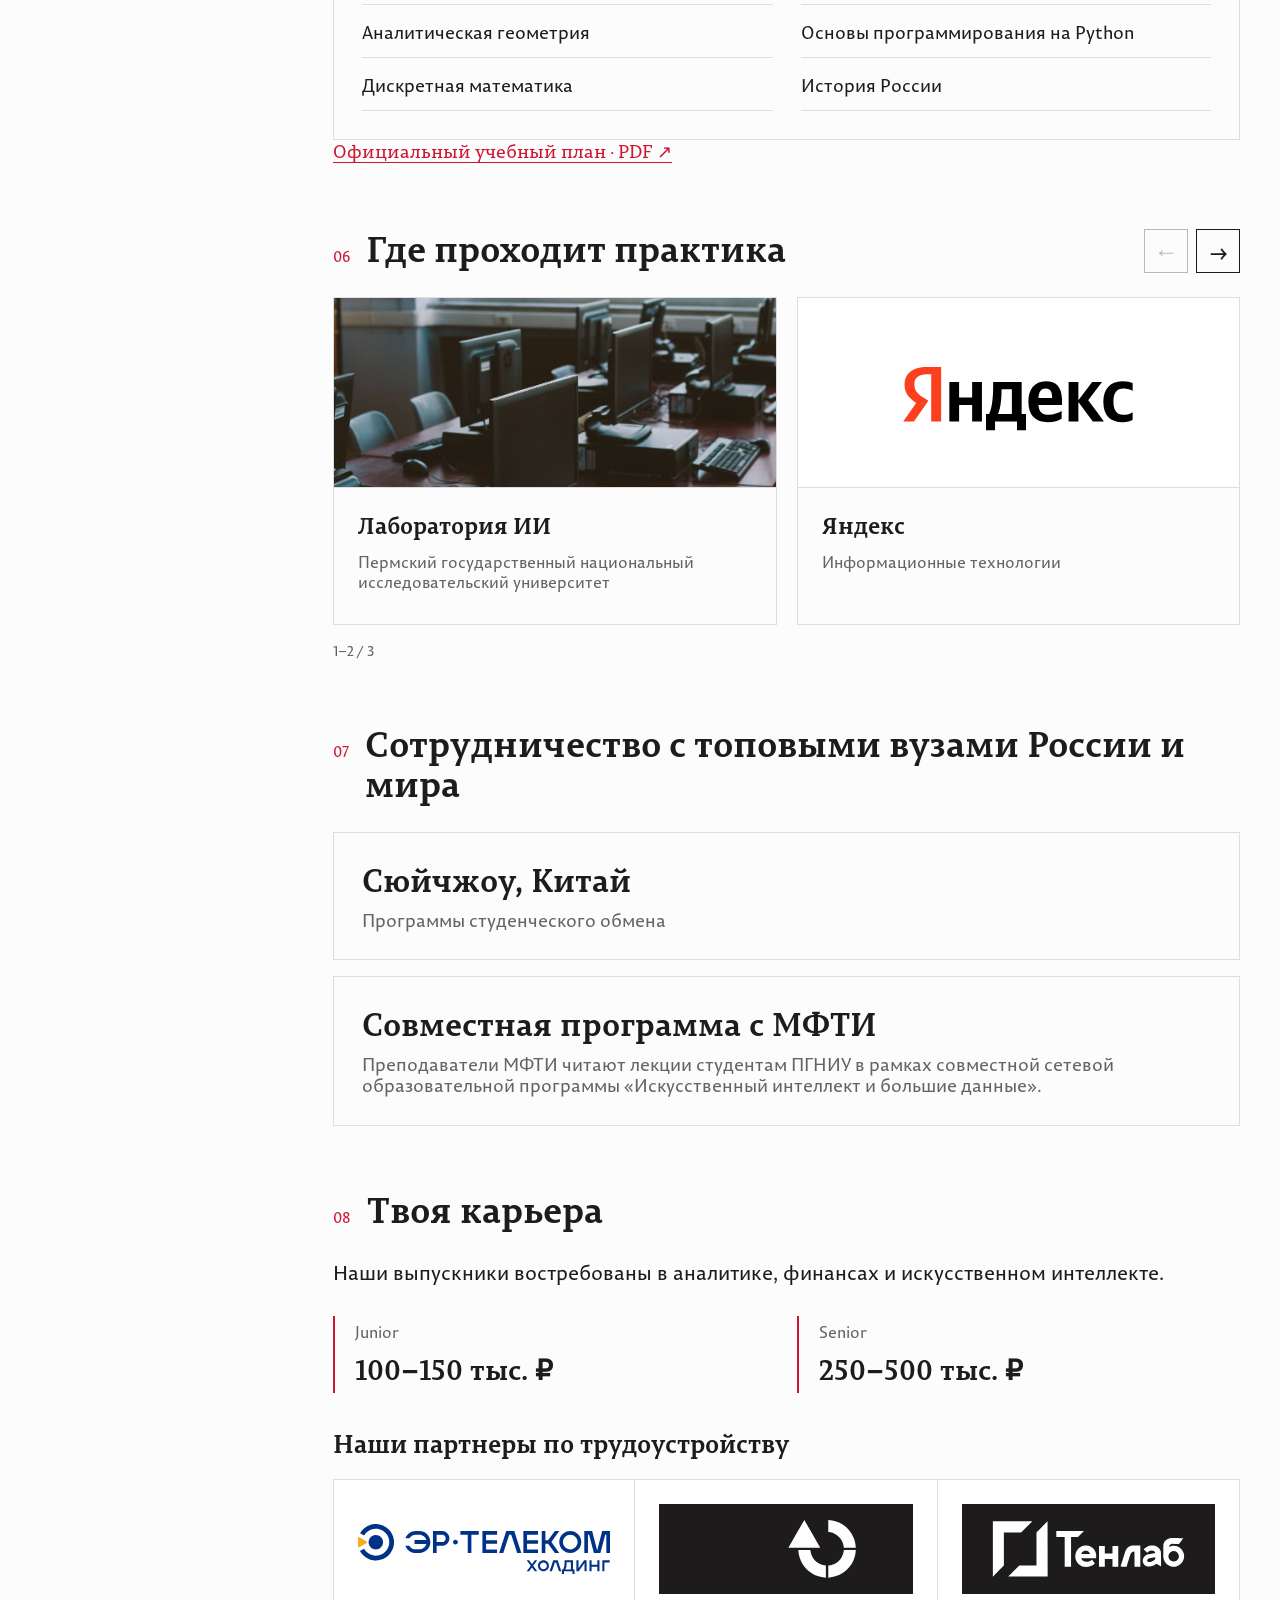
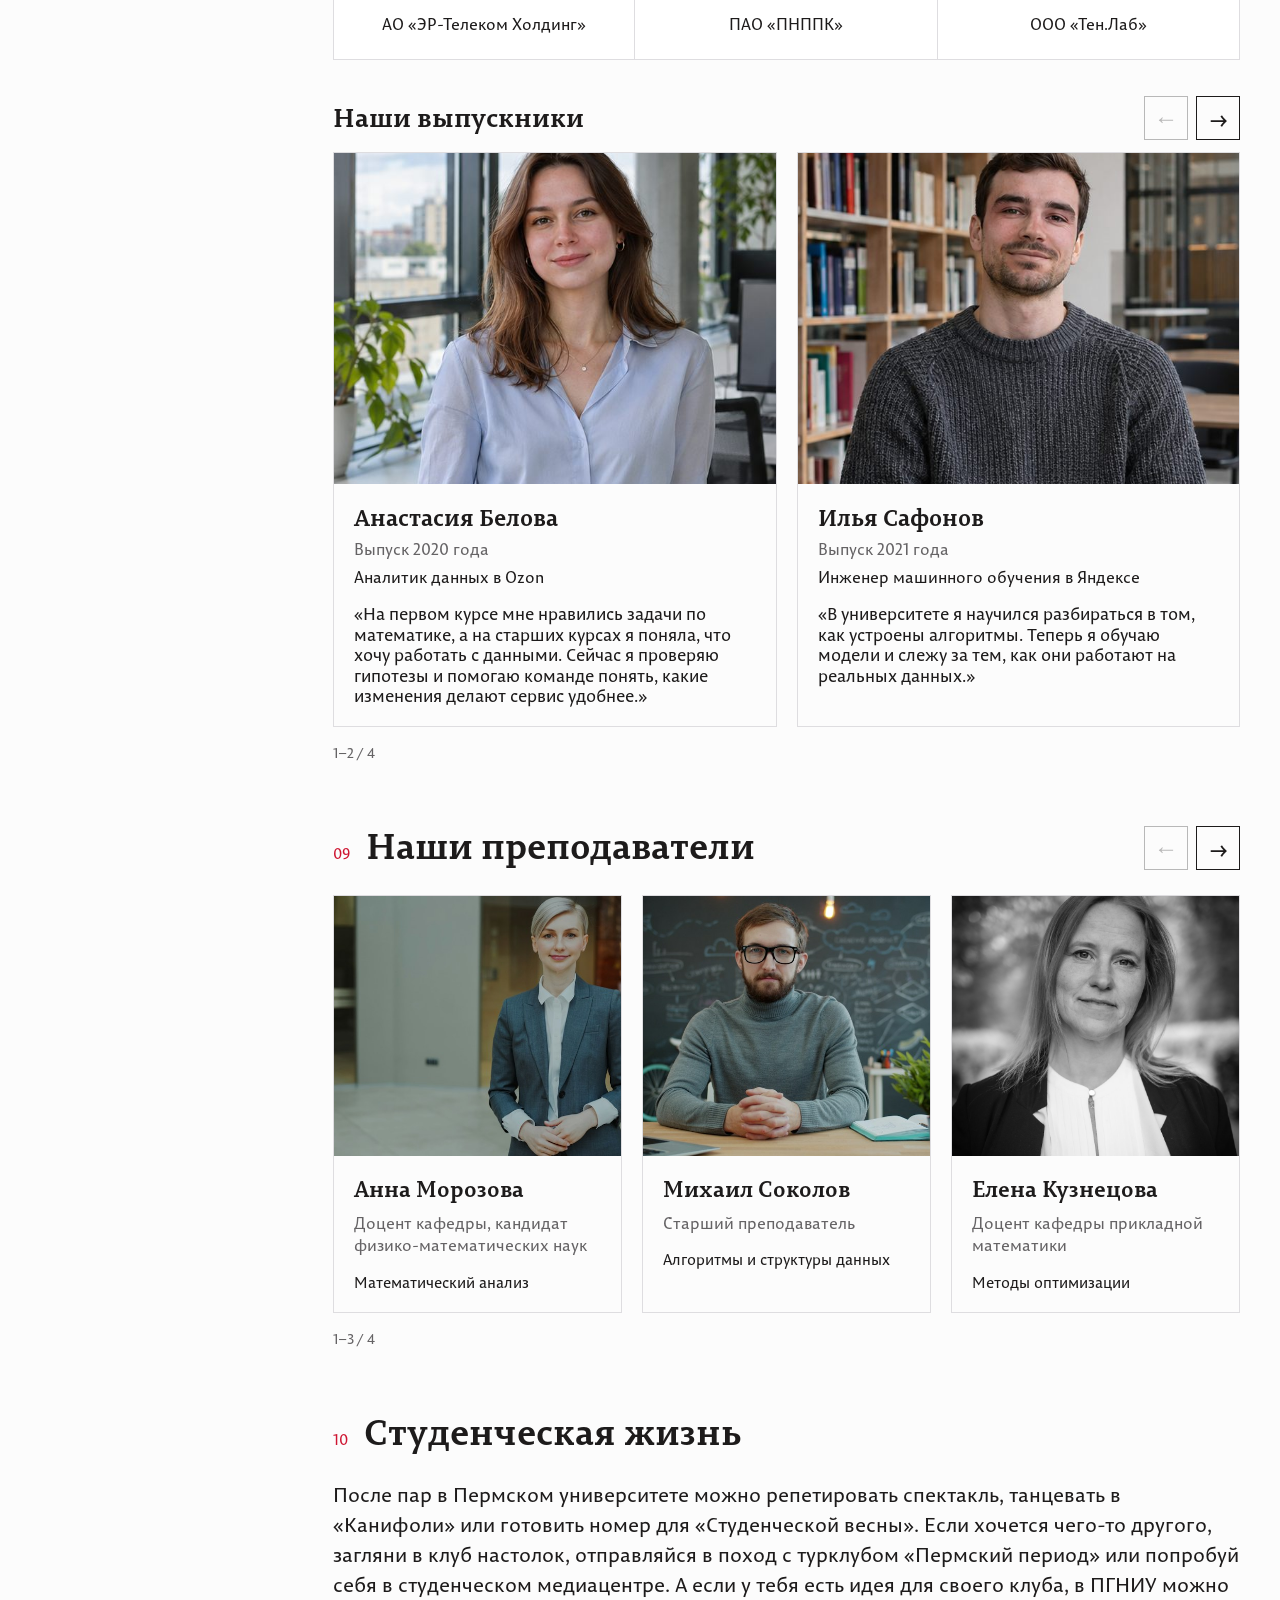
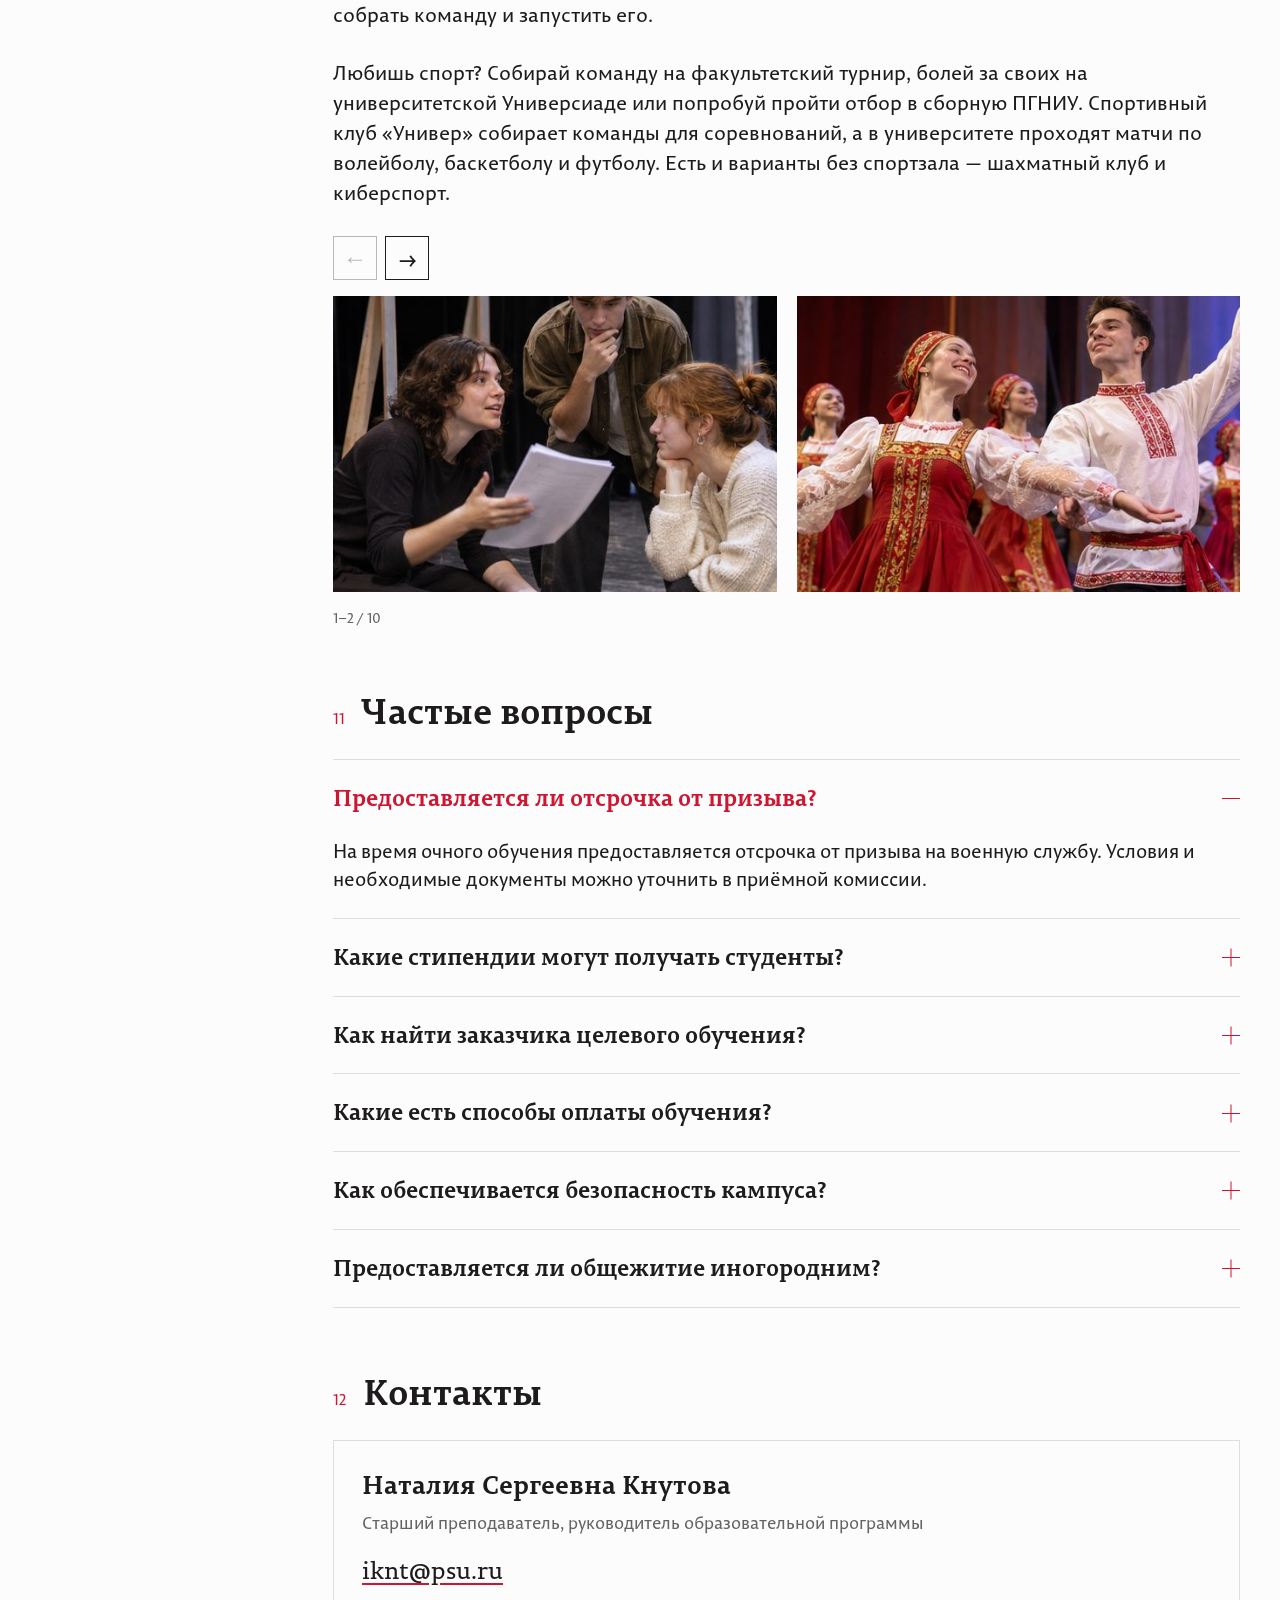
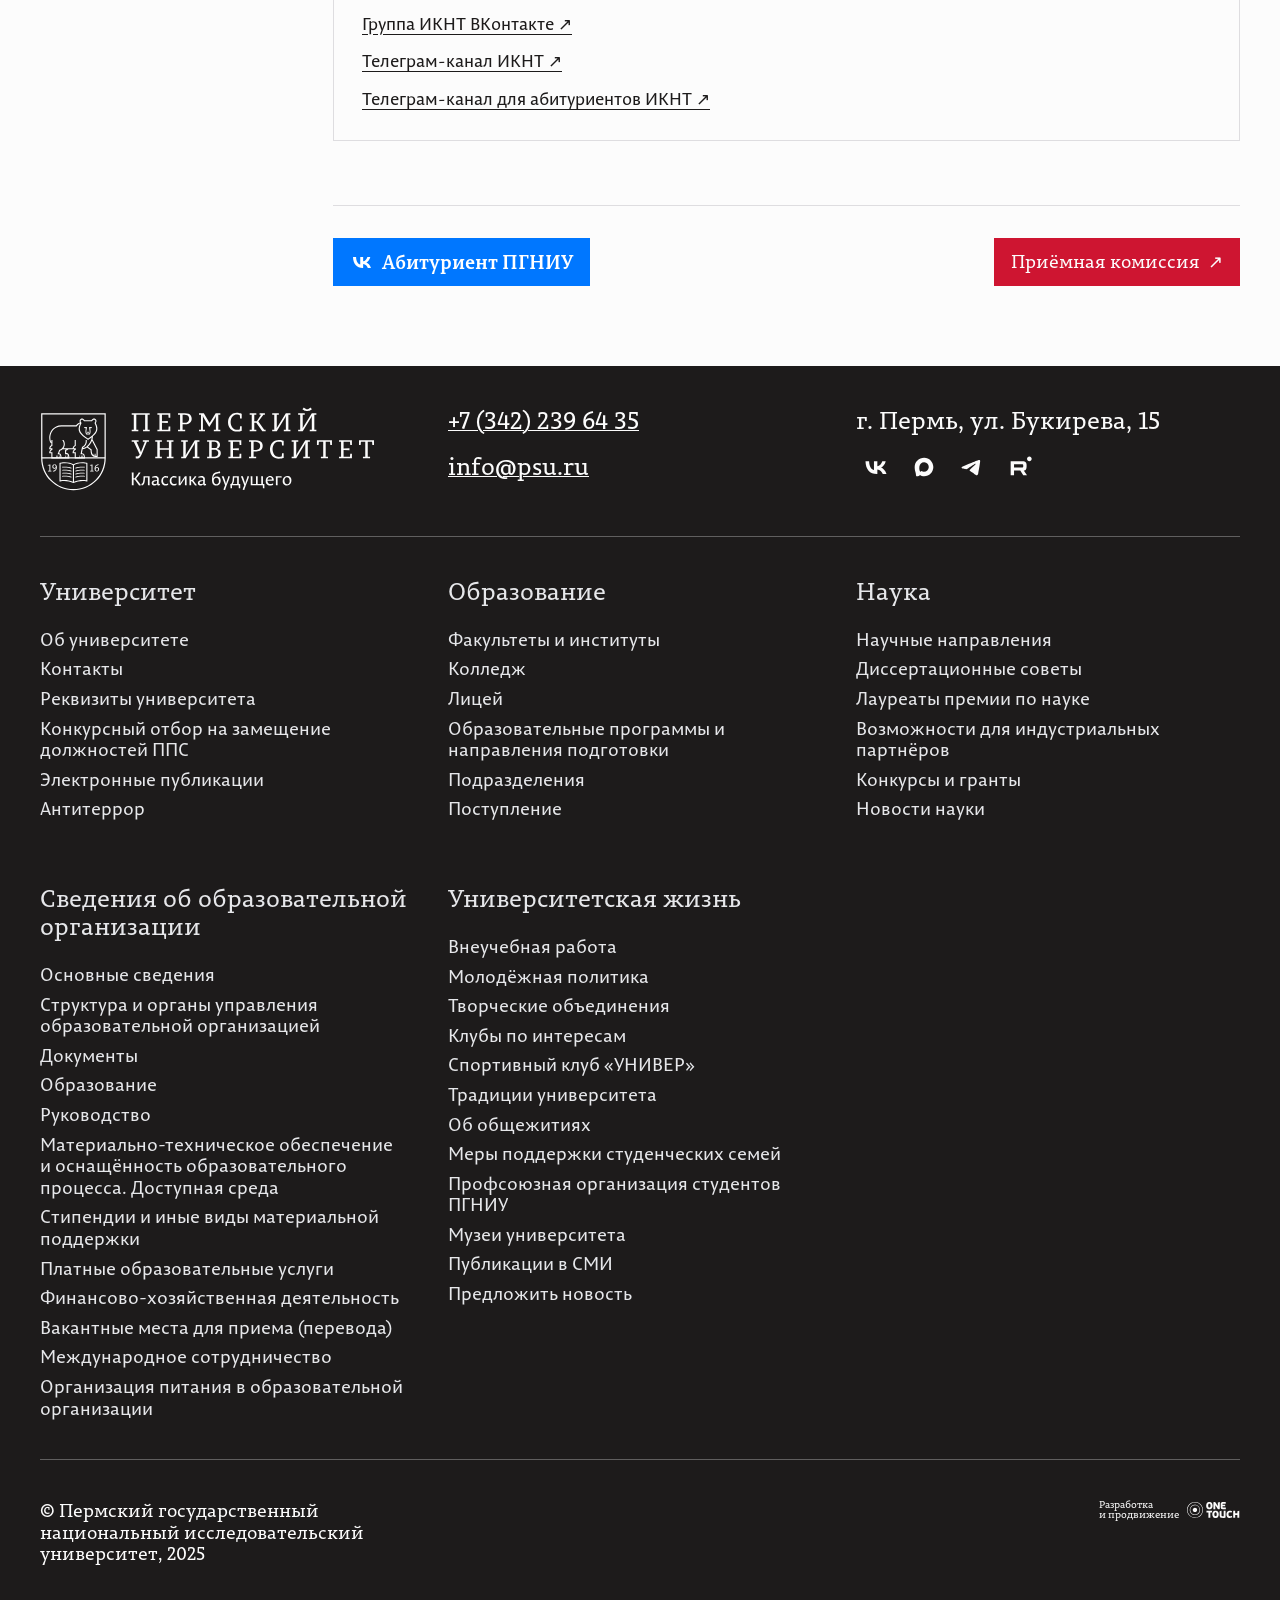
==== commit 1e74603f: "Добавить карусель обложки и мобильное меню программы" ====
--- a/program.html
+++ b/program.html
@@ -887,11 +887,31 @@
 
         </header>
 <main id="main-content" class="program-detail" data-spec-revision="2026-11-27">
+  <nav class="program-mobile-nav" aria-label="Разделы программы">
+    <ul>
+      <li><a href="#about" aria-current="location">О программе</a></li>
+      <li><a href="#admission">Как поступить</a></li>
+      <li><a href="#employers">Твоя карьера</a></li>
+      <li><a href="#faq">Частые вопросы</a></li>
+      <li><a href="#contacts">Контакты</a></li>
+    </ul>
+  </nav>
   <div class="container">
     <nav class="program-breadcrumbs" aria-label="Хлебные крошки"><a href="/">Главная</a><span aria-hidden="true">/</span><a href="index.html">Абитуриентам</a><span aria-hidden="true">/</span><a href="index.html#results-heading">Образовательные программы</a></nav>
     <header class="program-hero">
       <div class="program-hero-copy"><p class="program-eyebrow">01.03.02 <span>·</span> Бакалавриат</p><h1>Прикладная математика и информатика</h1><p class="program-institute">Институт компьютерных наук и технологий</p><a class="program-back" href="index.html">← Все программы</a></div>
-      <div class="program-hero-visual"><img src="assets/images/program/mathematics-cover.jpg" alt="" fetchpriority="high" width="800" height="600"></div>
+      <div class="program-hero-visual" data-carousel role="group" aria-label="Галерея программы">
+        <div class="program-carousel-track program-hero-track" id="track-hero" tabindex="0" role="region" aria-label="Фотографии программы">
+          <img src="assets/images/program/mathematics-cover.jpg" alt="" fetchpriority="high" width="800" height="600">
+          <img src="assets/images/program/mathematics-cover.jpg" alt="" loading="lazy" decoding="async" width="800" height="600">
+          <img src="assets/images/program/mathematics-cover.jpg" alt="" loading="lazy" decoding="async" width="800" height="600">
+        </div>
+        <div class="program-carousel-controls program-hero-controls">
+          <button type="button" class="program-arrow" data-prev aria-label="Предыдущая фотография программы" aria-controls="track-hero" disabled>←</button>
+          <p class="program-carousel-progress" data-progress aria-live="polite">1 / 3</p>
+          <button type="button" class="program-arrow" data-next aria-label="Следующая фотография программы" aria-controls="track-hero">→</button>
+        </div>
+      </div>
     </header>
     <div class="program-layout">
       <aside class="program-sidebar"><nav aria-label="Меню страницы программы"><p>Меню страницы</p><ul><li><a href="#about" aria-label="О программе" data-section-title="О программе" aria-current="location"><span>01</span><span class="program-nav-title">О программе</span></a></li><li><a href="#admission" aria-label="Как поступить" data-section-title="Как поступить" ><span>02</span><span class="program-nav-title">Как поступить</span></a></li><li><a href="#profiles" aria-label="Профили" data-section-title="Профили" ><span>03</span><span class="program-nav-title">Профили</span></a></li><li><a href="#purpose" aria-label="Чему ты научишься" data-section-title="Чему ты научишься" ><span>04</span><span class="program-nav-title">Чему ты научишься</span></a></li><li><a href="#disciplines" aria-label="Учебный курс" data-section-title="Учебный курс" ><span>05</span><span class="program-nav-title">Учебный курс</span></a></li><li><a href="#practice" aria-label="Где проходит практика" data-section-title="Где проходит практика"><span>06</span><span class="program-nav-title">Где проходит практика</span></a></li><li><a href="#international" aria-label="Сотрудничество с топовыми вузами России и мира" data-section-title="Сотрудничество с топовыми вузами России и мира" ><span>07</span><span class="program-nav-title">Сотрудничество с топовыми вузами России и мира</span></a></li><li><a href="#employers" aria-label="Карьера" data-section-title="Карьера" ><span>08</span><span class="program-nav-title">Твоя карьера</span></a></li><li><a href="#teachers" aria-label="Наши преподаватели" data-section-title="Наши преподаватели" ><span>09</span><span class="program-nav-title">Наши преподаватели</span></a></li><li><a href="#student-life" aria-label="Студенческая жизнь" data-section-title="Студенческая жизнь"><span>10</span><span class="program-nav-title">Студенческая жизнь</span></a></li><li><a href="#faq" aria-label="Частые вопросы" data-section-title="Частые вопросы" ><span>11</span><span class="program-nav-title">Частые вопросы</span></a></li><li><a href="#contacts" aria-label="Контакты" data-section-title="Контакты" ><span>12</span><span class="program-nav-title">Контакты</span></a></li></ul></nav></aside>
--- a/assets/css/program.css
+++ b/assets/css/program.css
@@ -16,13 +16,14 @@
 .program-institute span { display: inline-block; margin-top: 6px; font-size: 15px; color: var(--program-muted); }
 .program-back { font: 18px/1.3 PermianSlab, serif; color: var(--program-ink); text-decoration: none; }
 .program-back:hover { color: var(--program-red); }
-.program-hero-visual { position: relative; min-height: 390px; background: var(--program-ink); overflow: hidden; }
-.program-hero-visual > img { position: absolute; inset: 0; width: 100%; height: 100%; object-fit: cover; filter: grayscale(1); opacity: .65; }
-.program-hero-visual::after { content: ''; position: absolute; left: 0; bottom: 0; width: 70%; height: 8px; background: var(--program-red); }
+.program-hero-visual { position: relative; min-width: 0; min-height: 390px; background: var(--program-ink); overflow: hidden; }
+.program-hero-track img { display: block; width: 100%; height: 100%; object-fit: cover; filter: grayscale(1); opacity: .65; }
+.program-hero-visual::after { content: ''; position: absolute; left: 0; bottom: 0; width: 70%; height: 8px; background: var(--program-red); pointer-events: none; }
 .program-hero-caption { position: absolute; inset: auto 28px 32px; display: flex; justify-content: space-between; gap: 20px; color: #fcfcfc; align-items: end; font: 16px/1.3 PermianSans, sans-serif; }
 .program-hero-caption > span:first-child { font: 700 34px/1 PermianSlab, serif; }
 .program-layout { display: grid; grid-template-columns: 245px minmax(0, 1fr); gap: 48px; border-top: 1px solid var(--program-ink); padding-top: 40px; }
 .program-sidebar { align-self: start; position: sticky; top: calc(var(--header-height, 86px) + 24px); max-height: calc(100svh - var(--header-height, 86px) - 48px); overflow: auto; }
+.program-mobile-nav { display: none; }
 .program-sidebar nav > p { font: 16px/1.3 PermianSans, sans-serif; color: var(--program-muted); margin: 0 0 18px; }
 .program-sidebar ul { list-style: none; padding: 0; margin: 0; border-top: 1px solid var(--program-line); }
 .program-sidebar a { display: flex; align-items: baseline; gap: 12px; padding: 13px 0; border-bottom: 1px solid var(--program-line); text-decoration: none; color: var(--program-ink); font: 18px/1.2 PermianSlab, serif; }
@@ -103,7 +104,11 @@
 .program-arrow:disabled { opacity: .3; cursor: default; }
 .program-carousel-track { display: grid; grid-auto-flow: column; gap: 20px; overflow-x: auto; overscroll-behavior-x: contain; scroll-snap-type: x mandatory; scrollbar-width: none; }
 .program-carousel-track::-webkit-scrollbar { display: none; }
-.program-carousel-track > * { scroll-snap-align: start; min-width: 0; }
+.program-carousel-track > * { scroll-snap-align: start; min-width: 0; }
+.program-carousel-track.program-hero-track { position: absolute; inset: 0; grid-auto-columns: 100%; grid-template-rows: 100%; gap: 0; }
+.program-hero-track:focus-visible { outline-offset: -4px; }
+.program-carousel-controls.program-hero-controls { position: absolute; right: 16px; bottom: 20px; align-items: center; gap: 8px; padding: 4px; background: var(--program-ink); }
+.program-hero-controls .program-carousel-progress { min-width: 3.5ch; margin: 0; color: #fff; text-align: center; }
 .practice-track { grid-auto-columns: calc((100% - 20px) / 2); }
 .teachers-track { grid-auto-columns: calc((100% - 40px) / 3); }
 .practice-card { border: 1px solid var(--program-line); }
@@ -209,7 +214,7 @@
   .program-employers figure + figure { border-left: 1px solid var(--program-line); border-top: 0; }
 }
 @media (max-width: 767px) {
-  .program-detail { padding-bottom: 56px; }
+  .program-detail { --program-mobile-nav-height: 48px; padding-top: var(--program-mobile-nav-height); padding-bottom: 56px; }
   .program-breadcrumbs { padding-top: 16px; font-size: 14px; }
   .program-hero { grid-template-columns: 1fr; padding: 32px 0; gap: 28px; }
   .program-detail h1 { font-size: clamp(36px, 10vw, 56px); overflow-wrap: anywhere; margin-bottom: 16px; }
@@ -219,14 +224,15 @@
   .program-hero-caption { inset: auto 20px 28px; font-size: 14px; }
   .program-hero-caption > span:first-child { font-size: 26px; }
   .program-layout { display: block; padding-top: 24px; }
-  .program-sidebar { position: static; max-height: none; margin-bottom: 36px; }
-  .program-sidebar ul { display: flex; overflow-x: auto; border: 1px solid var(--program-line); padding: 0; scrollbar-width: thin; }
-  .program-sidebar li { flex: 0 0 auto; }
-  .program-sidebar a { padding: 14px 16px; border: 0; height: 100%; }
-  .program-sidebar a[aria-current] { background: var(--program-ink); color: #fcfcfc; }
-  .program-sidebar a[aria-current] > span { color: #fcfcfc; }
-  .program-sidebar nav > p { font-size: 14px; margin-bottom: 12px; }
-  .program-detail .program-section { margin-bottom: 44px; }
+  .program-sidebar { display: none; }
+  .program-mobile-nav { display: block; position: fixed; z-index: 90; inset: var(--header-height, 86px) 0 auto; height: var(--program-mobile-nav-height); background: var(--program-red); overflow-x: auto; overscroll-behavior-x: contain; scrollbar-width: none; }
+  .program-mobile-nav::-webkit-scrollbar { display: none; }
+  .overlay-open .program-mobile-nav { visibility: hidden; }
+  .program-mobile-nav ul { display: flex; width: max-content; min-width: 100%; height: 100%; padding: 0 4px; margin: 0; list-style: none; }
+  .program-mobile-nav a { display: flex; align-items: center; min-height: var(--program-mobile-nav-height); padding: 0 12px; color: #fff; font: 700 16px/1.2 PermianSans, sans-serif; white-space: nowrap; text-decoration: none; }
+  .program-mobile-nav a[aria-current] { box-shadow: inset 0 -3px #fff; }
+  .program-mobile-nav a:focus-visible { outline-color: #fff; outline-offset: -4px; }
+  .program-detail .program-section { margin-bottom: 44px; scroll-margin-top: calc(var(--header-height, 86px) + var(--program-mobile-nav-height) + 16px); }
   .program-section-heading { gap: 10px; margin-bottom: 24px; }
   .program-section-heading h2 { font-size: 28px; overflow-wrap: anywhere; }
   .program-lead { font-size: 21px; }
@@ -266,16 +272,6 @@
   .program-year-tabs button { font-size: 21px; padding: 20px 8px; }
 }
 @media (max-width: 767px) {
-  .program-detail > .container { padding-right: 40px; }
-  .program-sidebar { position: fixed; z-index: 60; right: 3px; top: calc(var(--header-height, 80px) + (100svh - var(--header-height, 80px))/2); transform: translateY(-50%); width: 28px; padding: 4px 0; margin: 0; max-height: calc(100svh - var(--header-height, 80px) - 24px); overflow-y: auto; scrollbar-width: none; background: rgba(252,252,252,.92); border-radius: 16px; }
-  .program-sidebar.is-outside-content { visibility: hidden; pointer-events: none; }
-  .program-sidebar nav > p { display: none; }
-  .program-sidebar ul { display: flex; flex-direction: column; align-items: center; gap: 0; border: 0; overflow: visible; }
-  .program-sidebar a { position: relative; display: flex; width: 26px; height: 24px; align-items: center; justify-content: center; padding: 0; border: 0; background: transparent !important; }
-  .program-sidebar a > span { display: none; }
-  .program-sidebar a::before { content: ''; display: block; width: 7px; height: 7px; border-radius: 50%; background: var(--program-red); opacity: .4; transition: opacity .15s, transform .15s; }
-  .program-sidebar a[aria-current]::before { opacity: 1; transform: scale(1.45); }
-  .program-sidebar a:hover::before, .program-sidebar a:focus-visible::before { opacity: 1; }
   .program-year-tabs button { font-size: 18px; padding: 18px 6px; hyphens: none; }
   .program-course-note { font-size: 14px; }
   .program-curriculum-link { font-size: 17px; }
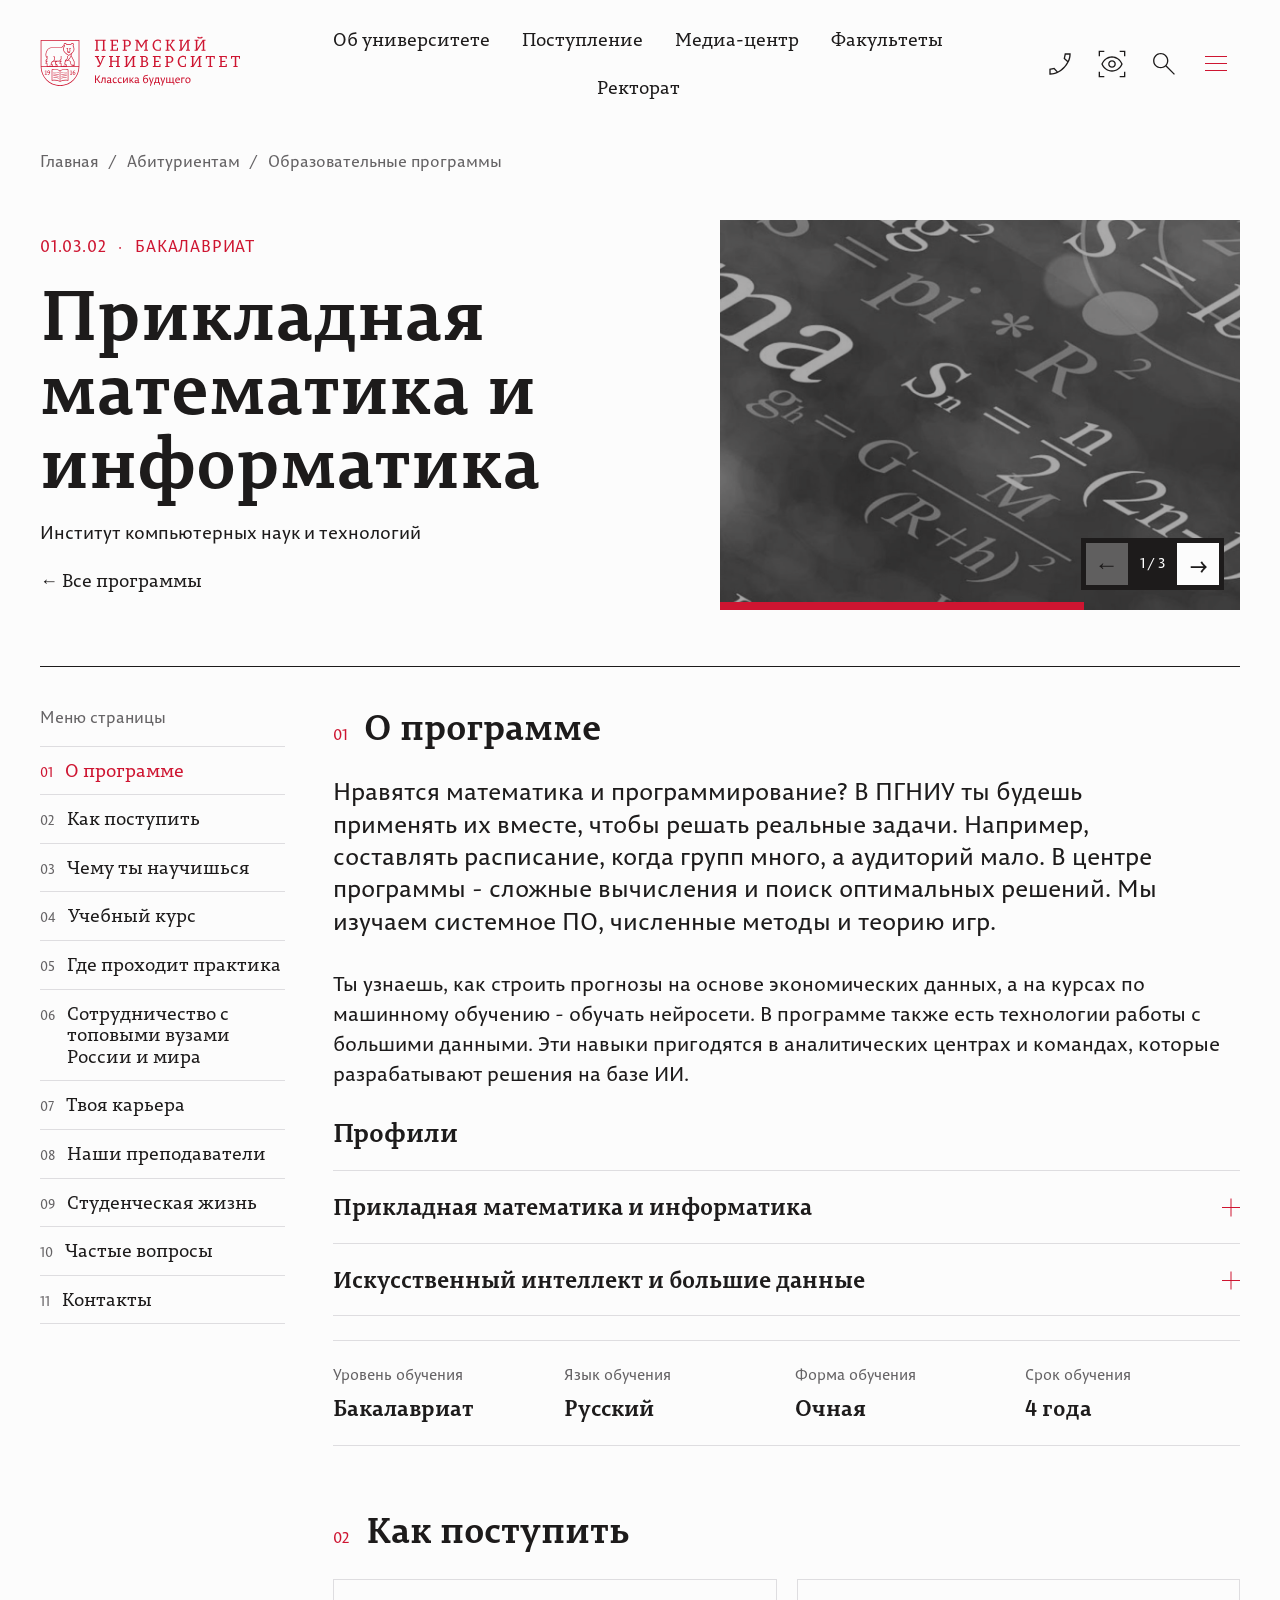
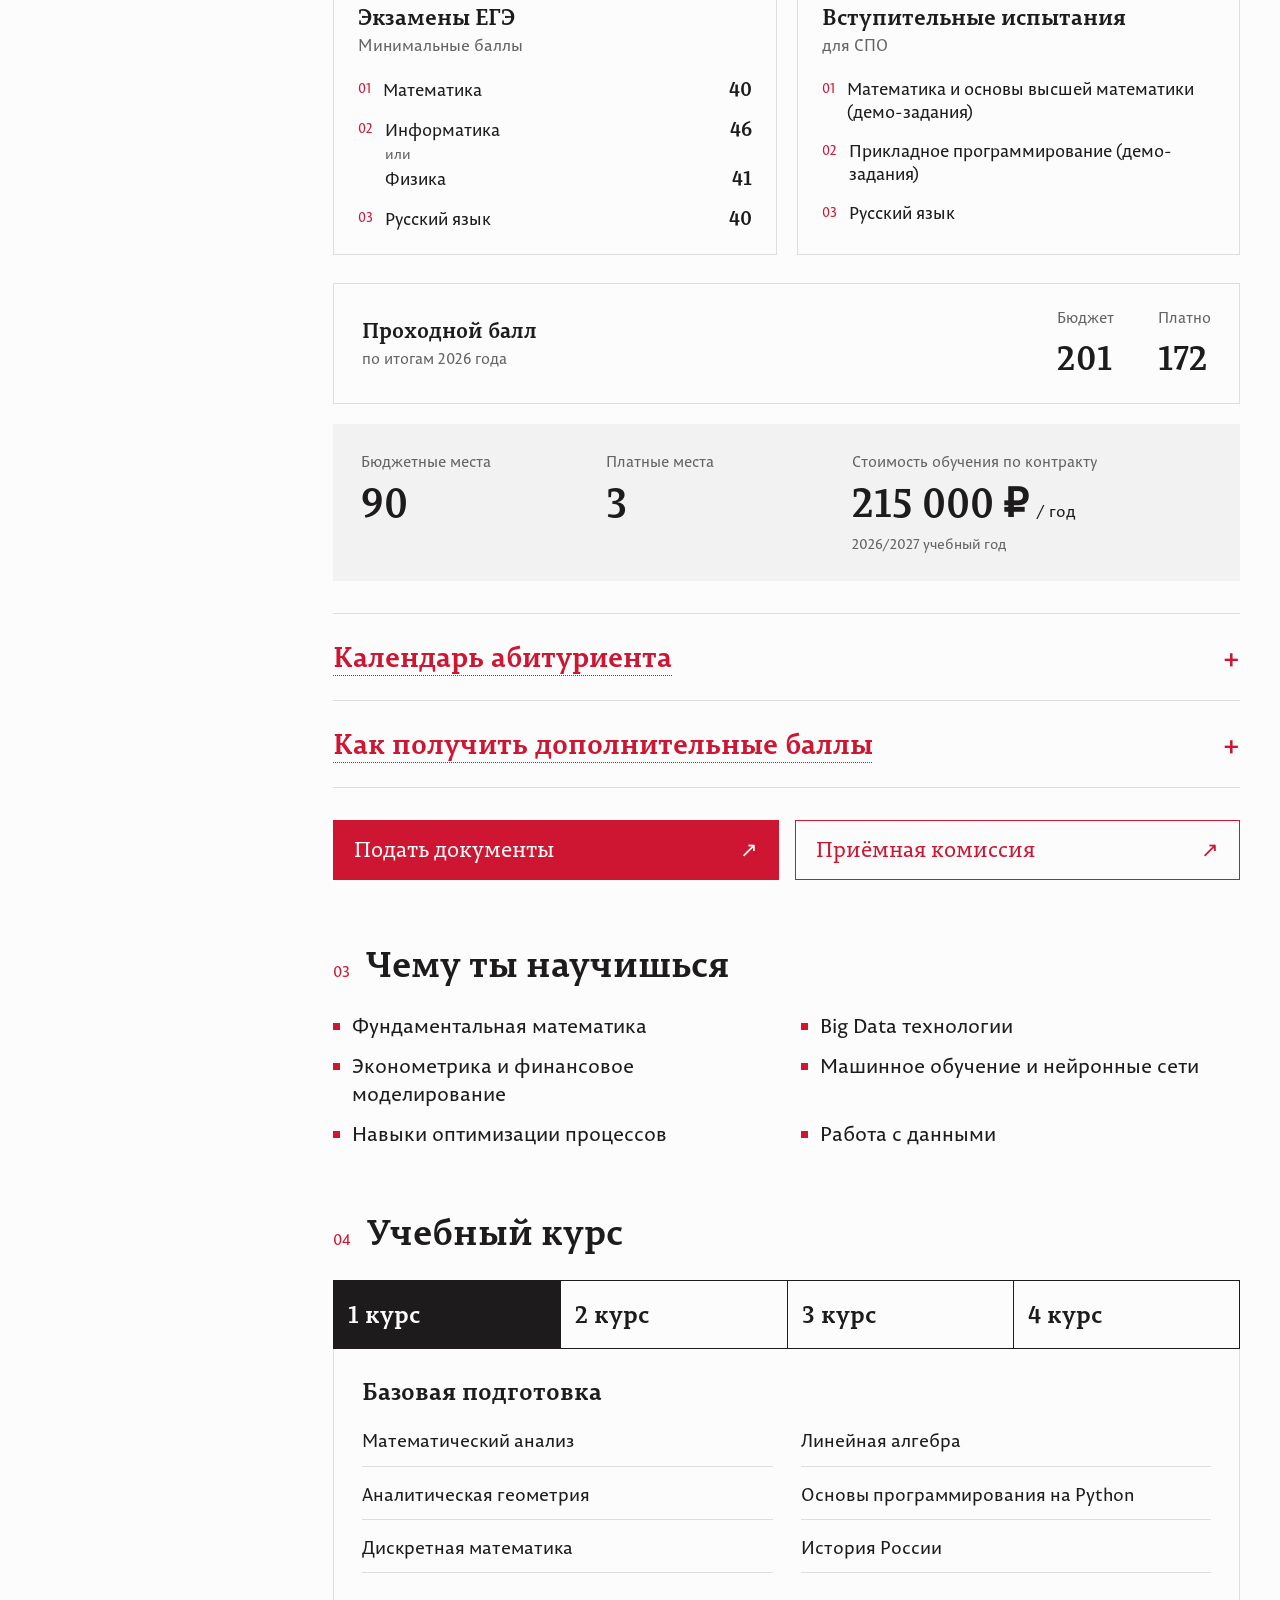
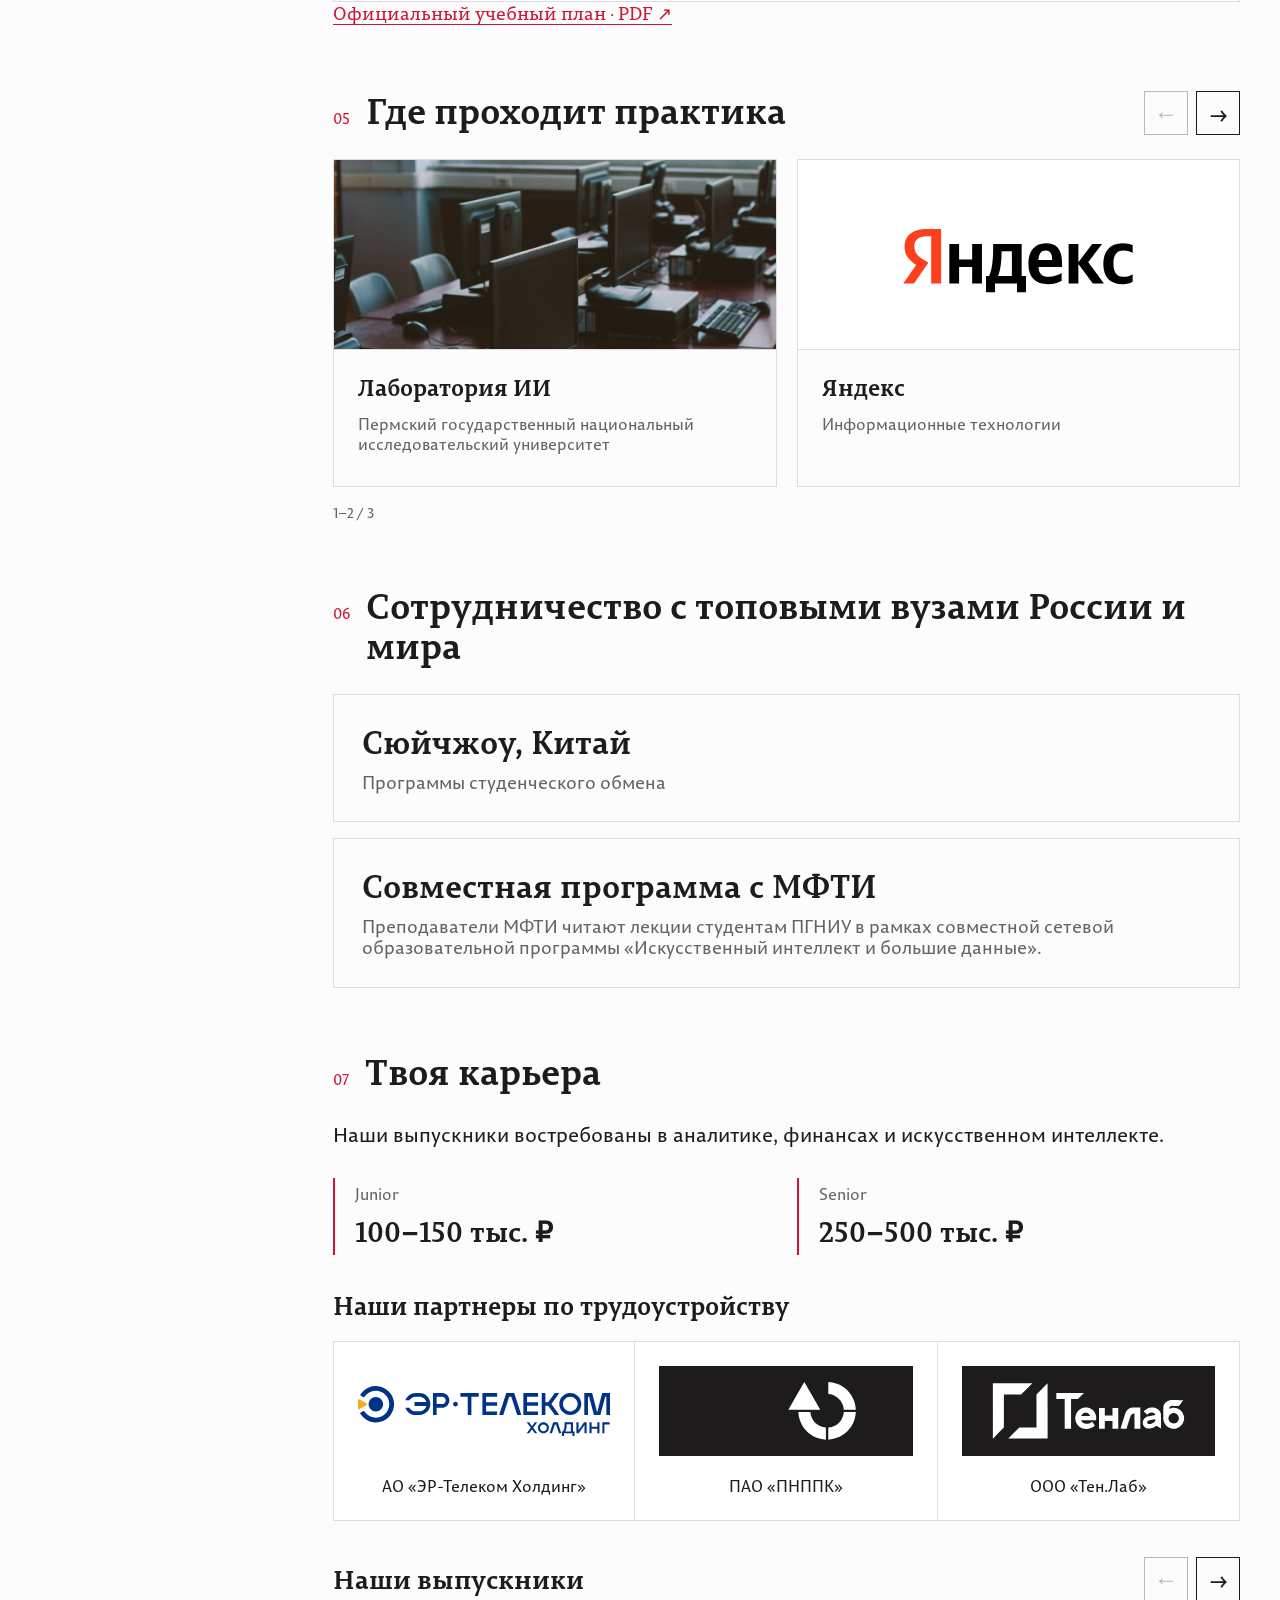
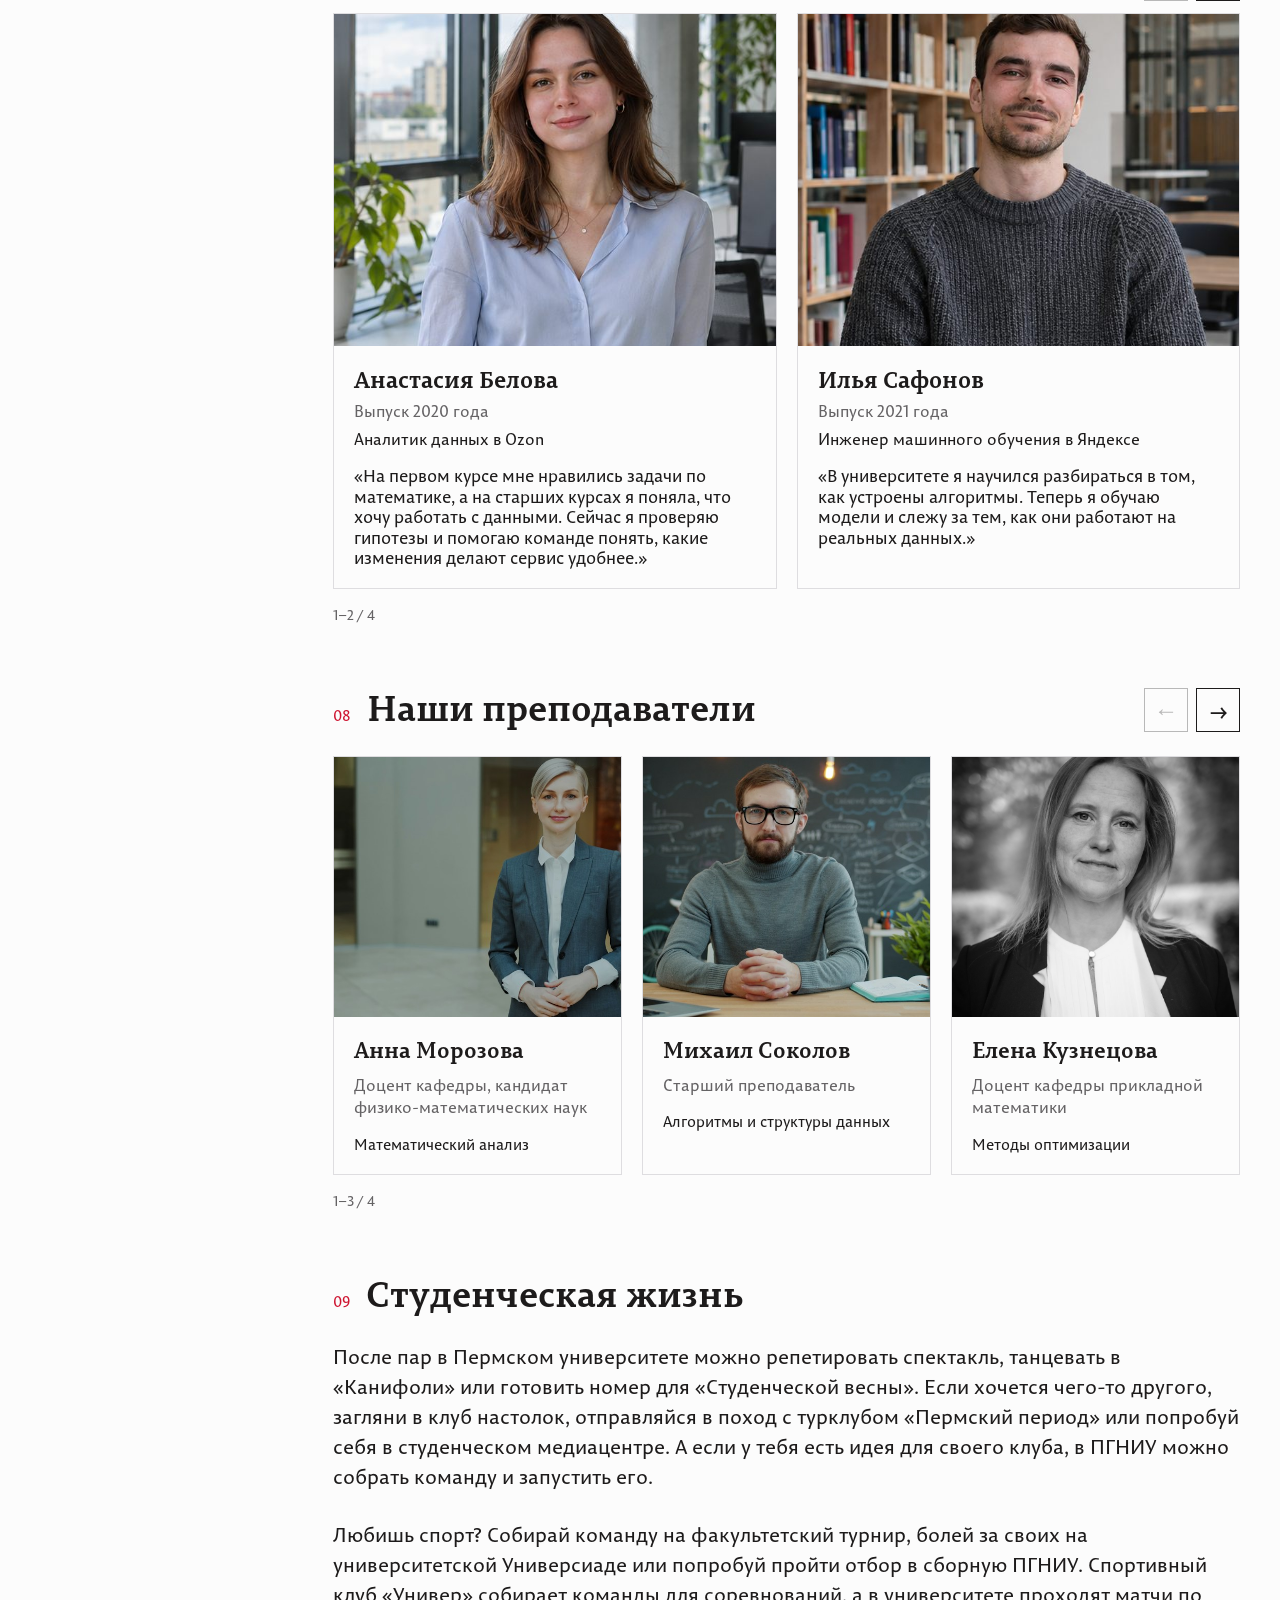
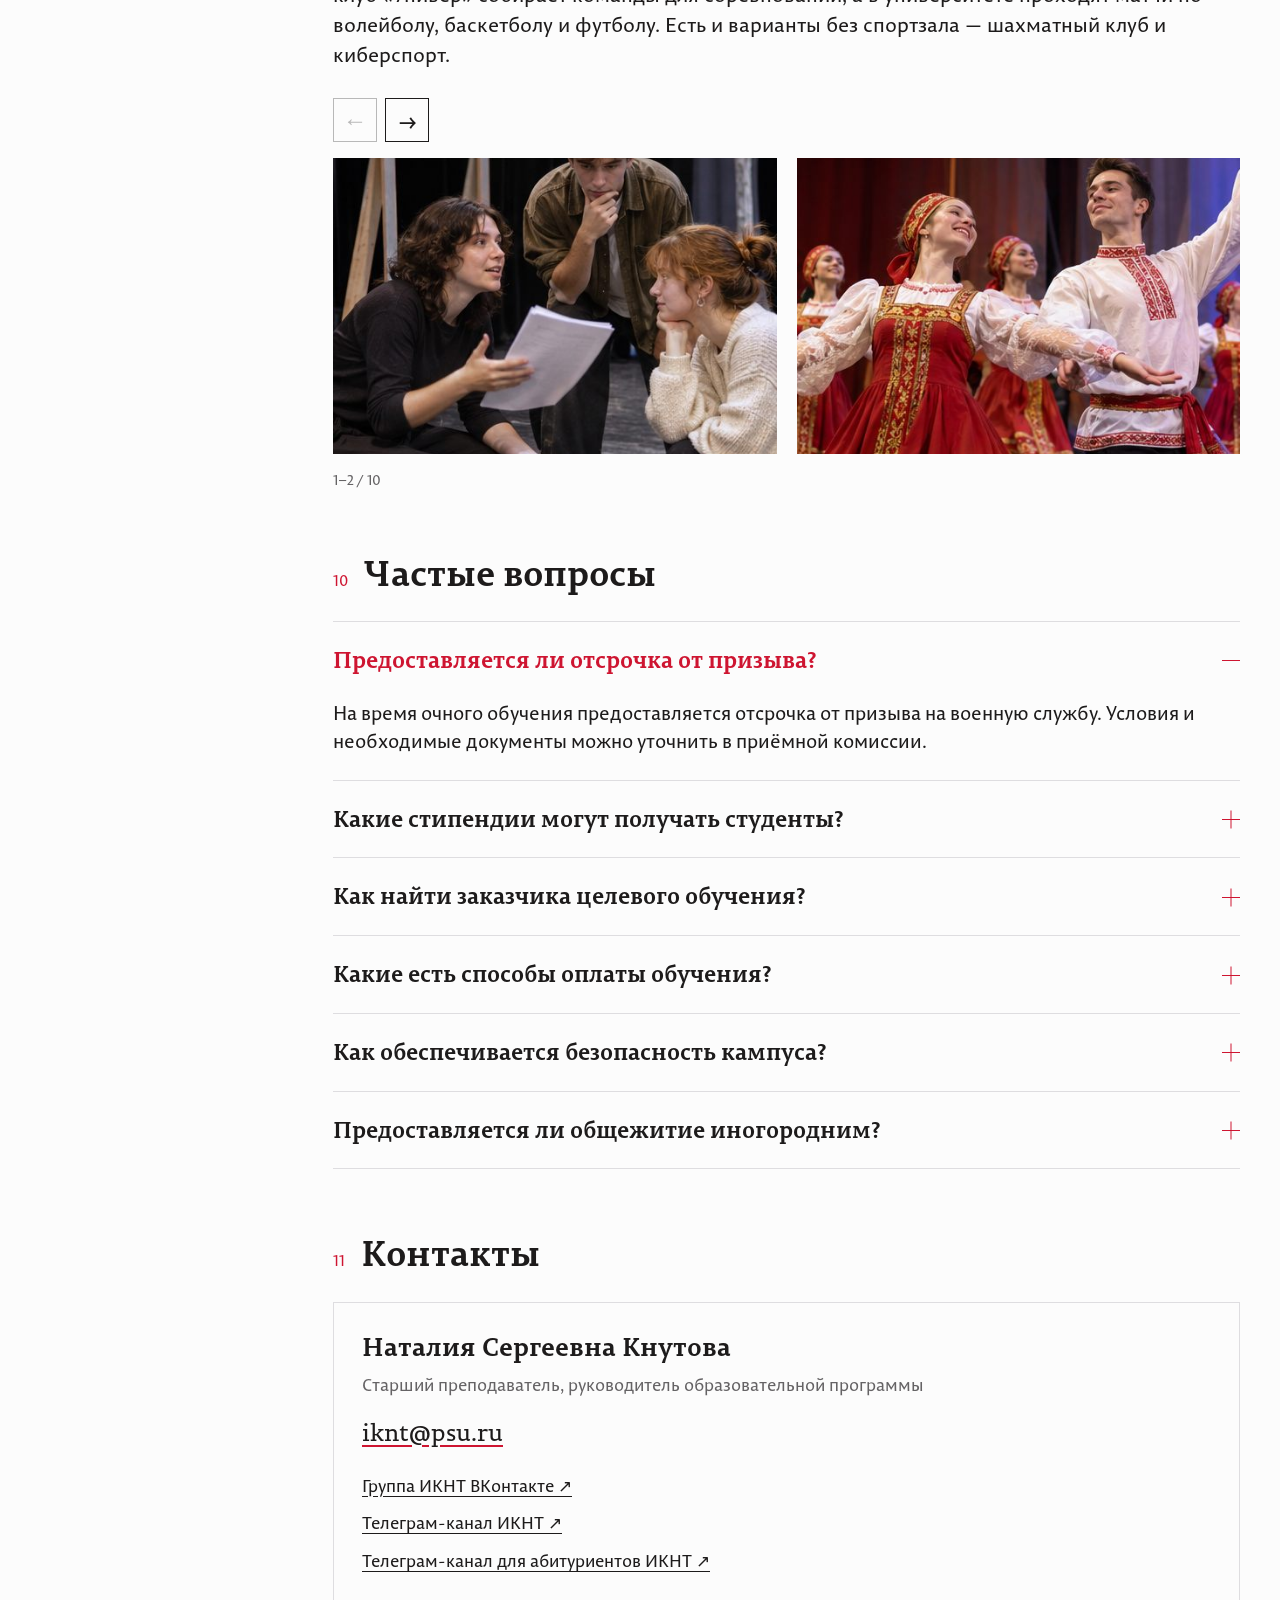
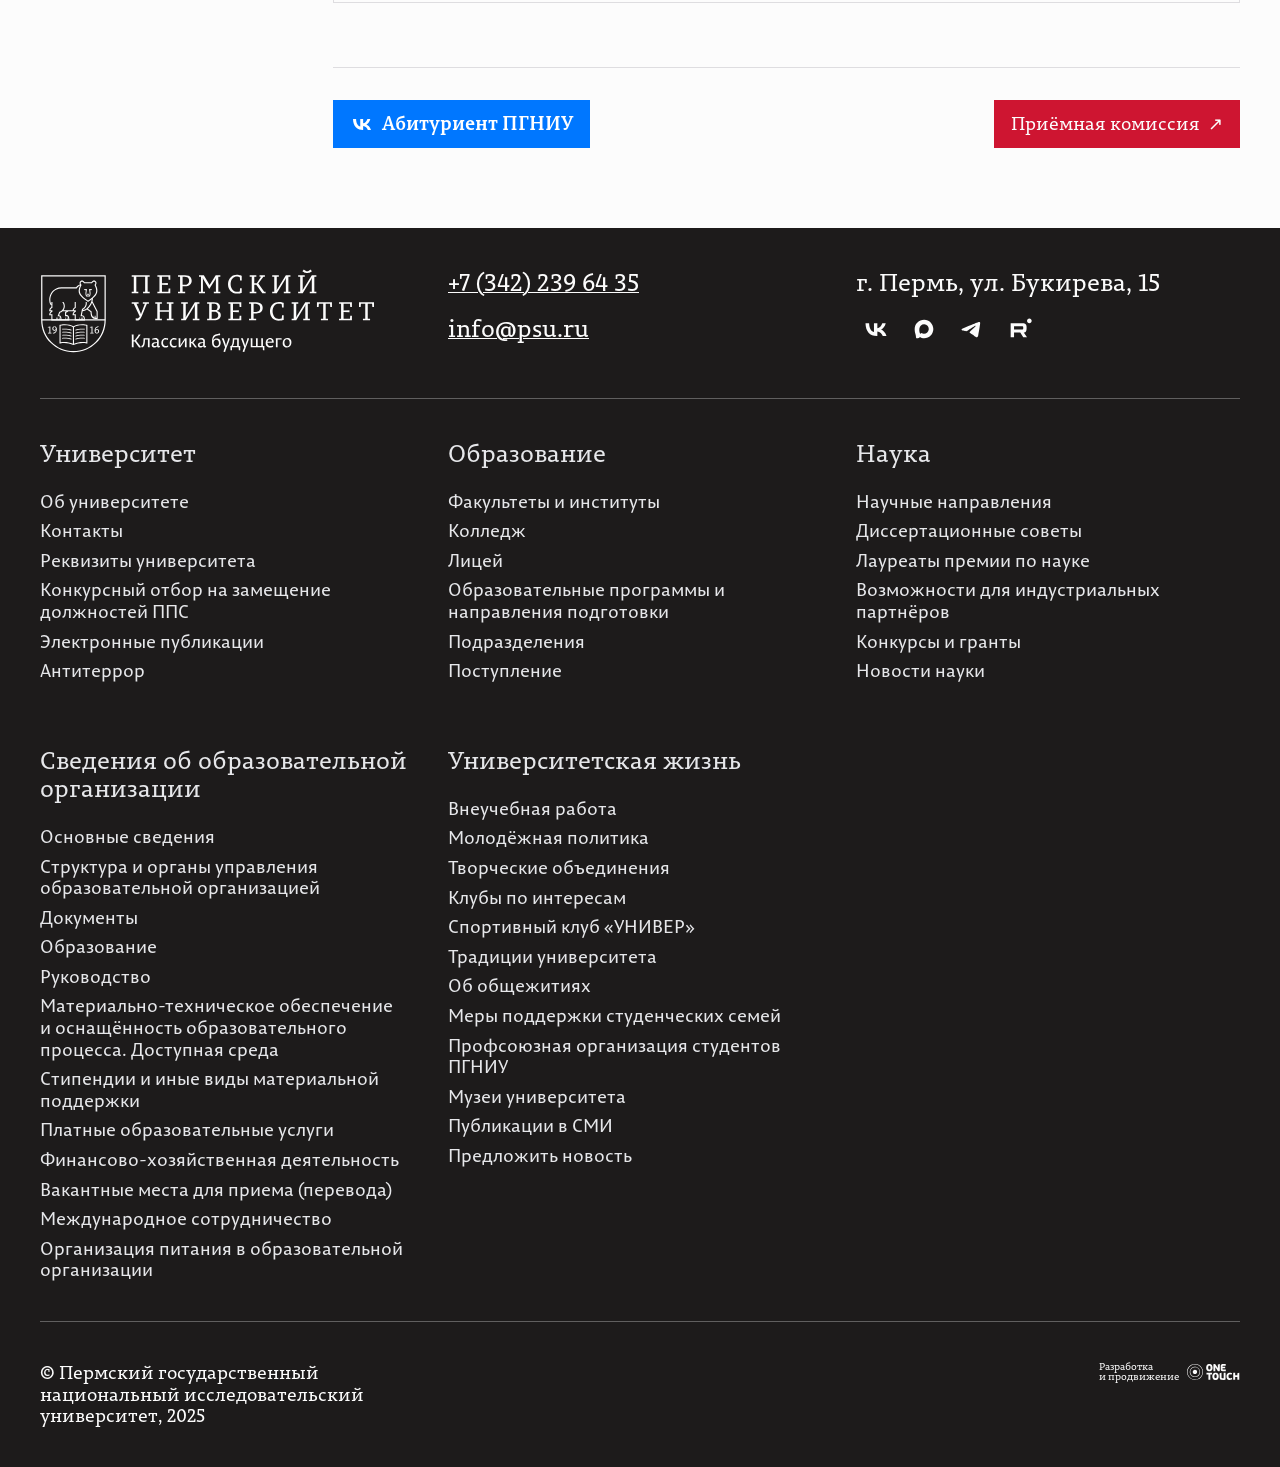
==== commit a5fd98a4: "Перенести профили в раздел «О программе»" ====
--- a/program.html
+++ b/program.html
@@ -914,12 +914,23 @@
       </div>
     </header>
     <div class="program-layout">
-      <aside class="program-sidebar"><nav aria-label="Меню страницы программы"><p>Меню страницы</p><ul><li><a href="#about" aria-label="О программе" data-section-title="О программе" aria-current="location"><span>01</span><span class="program-nav-title">О программе</span></a></li><li><a href="#admission" aria-label="Как поступить" data-section-title="Как поступить" ><span>02</span><span class="program-nav-title">Как поступить</span></a></li><li><a href="#profiles" aria-label="Профили" data-section-title="Профили" ><span>03</span><span class="program-nav-title">Профили</span></a></li><li><a href="#purpose" aria-label="Чему ты научишься" data-section-title="Чему ты научишься" ><span>04</span><span class="program-nav-title">Чему ты научишься</span></a></li><li><a href="#disciplines" aria-label="Учебный курс" data-section-title="Учебный курс" ><span>05</span><span class="program-nav-title">Учебный курс</span></a></li><li><a href="#practice" aria-label="Где проходит практика" data-section-title="Где проходит практика"><span>06</span><span class="program-nav-title">Где проходит практика</span></a></li><li><a href="#international" aria-label="Сотрудничество с топовыми вузами России и мира" data-section-title="Сотрудничество с топовыми вузами России и мира" ><span>07</span><span class="program-nav-title">Сотрудничество с топовыми вузами России и мира</span></a></li><li><a href="#employers" aria-label="Карьера" data-section-title="Карьера" ><span>08</span><span class="program-nav-title">Твоя карьера</span></a></li><li><a href="#teachers" aria-label="Наши преподаватели" data-section-title="Наши преподаватели" ><span>09</span><span class="program-nav-title">Наши преподаватели</span></a></li><li><a href="#student-life" aria-label="Студенческая жизнь" data-section-title="Студенческая жизнь"><span>10</span><span class="program-nav-title">Студенческая жизнь</span></a></li><li><a href="#faq" aria-label="Частые вопросы" data-section-title="Частые вопросы" ><span>11</span><span class="program-nav-title">Частые вопросы</span></a></li><li><a href="#contacts" aria-label="Контакты" data-section-title="Контакты" ><span>12</span><span class="program-nav-title">Контакты</span></a></li></ul></nav></aside>
+      <aside class="program-sidebar"><nav aria-label="Меню страницы программы"><p>Меню страницы</p><ul><li><a href="#about" aria-label="О программе" data-section-title="О программе" aria-current="location"><span>01</span><span class="program-nav-title">О программе</span></a></li><li><a href="#admission" aria-label="Как поступить" data-section-title="Как поступить" ><span>02</span><span class="program-nav-title">Как поступить</span></a></li><li><a href="#purpose" aria-label="Чему ты научишься" data-section-title="Чему ты научишься" ><span>03</span><span class="program-nav-title">Чему ты научишься</span></a></li><li><a href="#disciplines" aria-label="Учебный курс" data-section-title="Учебный курс" ><span>04</span><span class="program-nav-title">Учебный курс</span></a></li><li><a href="#practice" aria-label="Где проходит практика" data-section-title="Где проходит практика"><span>05</span><span class="program-nav-title">Где проходит практика</span></a></li><li><a href="#international" aria-label="Сотрудничество с топовыми вузами России и мира" data-section-title="Сотрудничество с топовыми вузами России и мира" ><span>06</span><span class="program-nav-title">Сотрудничество с топовыми вузами России и мира</span></a></li><li><a href="#employers" aria-label="Карьера" data-section-title="Карьера" ><span>07</span><span class="program-nav-title">Твоя карьера</span></a></li><li><a href="#teachers" aria-label="Наши преподаватели" data-section-title="Наши преподаватели" ><span>08</span><span class="program-nav-title">Наши преподаватели</span></a></li><li><a href="#student-life" aria-label="Студенческая жизнь" data-section-title="Студенческая жизнь"><span>09</span><span class="program-nav-title">Студенческая жизнь</span></a></li><li><a href="#faq" aria-label="Частые вопросы" data-section-title="Частые вопросы" ><span>10</span><span class="program-nav-title">Частые вопросы</span></a></li><li><a href="#contacts" aria-label="Контакты" data-section-title="Контакты" ><span>11</span><span class="program-nav-title">Контакты</span></a></li></ul></nav></aside>
       <div class="program-body">
         <section class="program-section" id="about" aria-labelledby="heading-about">
           <div class="program-section-heading"><span aria-hidden="true">01</span><h2 id="heading-about">О программе</h2></div>
           <p class="program-lead">Нравятся математика и программирование? В ПГНИУ ты будешь применять их вместе, чтобы решать реальные задачи. Например, составлять расписание, когда групп много, а аудиторий мало. В центре программы - сложные вычисления и поиск оптимальных решений. Мы изучаем системное ПО, численные методы и теорию игр.</p>
 <p class="program-description">Ты узнаешь, как строить прогнозы на основе экономических данных, а на курсах по машинному обучению - обучать нейросети. В программе также есть технологии работы с большими данными. Эти навыки пригодятся в аналитических центрах и командах, которые разрабатывают решения на базе ИИ.</p>
+          <section class="program-profiles" id="profiles" aria-labelledby="heading-profiles">
+            <h3 class="program-subheading" id="heading-profiles">Профили</h3>
+            <details class="program-profile">
+              <summary>Прикладная математика и информатика<span aria-hidden="true"></span></summary>
+              <p>Математика и программирование для решения прикладных задач, исследования операций и сложных вычислений.</p>
+            </details>
+            <details class="program-profile">
+              <summary>Искусственный интеллект и большие данные<span aria-hidden="true"></span></summary>
+              <p>Программа реализуется в сетевой форме.</p>
+            </details>
+          </section>
           <dl class="program-facts"><div><dt>Уровень обучения</dt><dd>Бакалавриат</dd></div><div><dt>Язык обучения</dt><dd>Русский</dd></div><div><dt>Форма обучения</dt><dd>Очная</dd></div><div><dt>Срок обучения</dt><dd>4 года</dd></div></dl>
 </section>
 <section class="program-section" id="admission"><div class="program-section-heading"><span aria-hidden="true">02</span><h2>Как поступить</h2></div><div class="program-exam-grid"><div class="program-exam-panel"><h3>Экзамены ЕГЭ <span>Минимальные баллы</span></h3><ol><li><span class="program-exam-options"><span class="program-exam-option">Математика <strong>40</strong></span></span></li><li><span class="program-exam-options"><span class="program-exam-option">Информатика <strong>46</strong></span><em>или</em><span class="program-exam-option">Физика <strong>41</strong></span></span></li><li><span class="program-exam-options"><span class="program-exam-option">Русский язык <strong>40</strong></span></span></li></ol></div><div class="program-exam-panel"><h3>Вступительные испытания <span>для СПО</span></h3><ol><li><span>Математика и основы высшей математики (демо-задания)</span></li><li><span>Прикладное программирование (демо-задания)</span></li><li><span>Русский язык</span></li></ol></div></div>
@@ -931,18 +942,17 @@
   </div>
   <div class="program-admission-actions"><a class="btn btn_red" href="https://www.gosuslugi.ru/vuzonline" target="_blank" rel="noopener noreferrer">Подать документы <span aria-hidden="true">↗</span></a><a class="btn program-btn-outline" href="https://psu.ru/for-applicants/" target="_blank" rel="noopener noreferrer">Приёмная комиссия <span aria-hidden="true">↗</span></a></div>
 </section>
-        <section class="program-section" id="profiles"><div class="program-section-heading"><span aria-hidden="true">03</span><h2>Профили</h2></div><details class="program-profile" open><summary>Прикладная математика и информатика<span aria-hidden="true"></span></summary><p>Математика и программирование для решения прикладных задач, исследования операций и сложных вычислений.</p></details><details class="program-profile" ><summary>Искусственный интеллект и большие данные<span aria-hidden="true"></span></summary><p>Программа реализуется в сетевой форме.</p></details></section>
-        <section class="program-section" id="purpose"><div class="program-section-heading"><span aria-hidden="true">04</span><h2>Чему ты научишься</h2></div><ul class="program-outcomes"><li>Фундаментальная математика</li><li>Big Data технологии</li><li>Эконометрика и финансовое моделирование</li><li>Машинное обучение и нейронные сети</li><li>Навыки оптимизации процессов</li><li>Работа с данными</li></ul></section>
-        <section class="program-section" id="disciplines"><div class="program-section-heading"><span aria-hidden="true">05</span><h2>Учебный курс</h2></div><div class="program-course-tabs program-year-tabs" role="tablist" aria-label="Курс обучения"><button type="button" role="tab" id="course-tab-1" aria-selected="true" aria-controls="course-year-1" tabindex="0">1 курс</button><button type="button" role="tab" id="course-tab-2" aria-selected="false" aria-controls="course-year-2" tabindex="-1">2 курс</button><button type="button" role="tab" id="course-tab-3" aria-selected="false" aria-controls="course-year-3" tabindex="-1">3 курс</button><button type="button" role="tab" id="course-tab-4" aria-selected="false" aria-controls="course-year-4" tabindex="-1">4 курс</button></div><div class="program-course-panel" id="course-year-1" role="tabpanel" aria-labelledby="course-tab-1" ><h3>Базовая подготовка</h3><ul class="program-discipline-list"><li>Математический анализ</li><li>Линейная алгебра</li><li>Аналитическая геометрия</li><li>Основы программирования на Python</li><li>Дискретная математика</li><li>История России</li></ul></div><div class="program-course-panel" id="course-year-2" role="tabpanel" aria-labelledby="course-tab-2" hidden><h3>Математика и алгоритмы</h3><ul class="program-discipline-list"><li>Дифференциальные уравнения</li><li>Теория вероятностей</li><li>Алгоритмы и структуры данных</li><li>Объектно-ориентированное программирование</li><li>Базы данных</li><li>Математическая статистика</li></ul></div><div class="program-course-panel" id="course-year-3" role="tabpanel" aria-labelledby="course-tab-3" hidden><h3>Прикладные задачи</h3><ul class="program-discipline-list"><li>Численные методы</li><li>Методы оптимизации</li><li>Теория игр и исследование операций</li><li>Машинное обучение</li><li>Разработка программных систем</li><li>Анализ больших данных</li></ul></div><div class="program-course-panel" id="course-year-4" role="tabpanel" aria-labelledby="course-tab-4" hidden><h3>Проекты и специализация</h3><ul class="program-discipline-list"><li>Нейронные сети</li><li>Финансовое моделирование</li><li>Параллельные вычисления</li><li>Проектный практикум</li><li>Преддипломная практика</li><li>Выпускная квалификационная работа</li></ul></div><a class="program-curriculum-link" href="#">Официальный учебный план · PDF <span aria-hidden="true">↗</span></a></section>
+        <section class="program-section" id="purpose"><div class="program-section-heading"><span aria-hidden="true">03</span><h2>Чему ты научишься</h2></div><ul class="program-outcomes"><li>Фундаментальная математика</li><li>Big Data технологии</li><li>Эконометрика и финансовое моделирование</li><li>Машинное обучение и нейронные сети</li><li>Навыки оптимизации процессов</li><li>Работа с данными</li></ul></section>
+        <section class="program-section" id="disciplines"><div class="program-section-heading"><span aria-hidden="true">04</span><h2>Учебный курс</h2></div><div class="program-course-tabs program-year-tabs" role="tablist" aria-label="Курс обучения"><button type="button" role="tab" id="course-tab-1" aria-selected="true" aria-controls="course-year-1" tabindex="0">1 курс</button><button type="button" role="tab" id="course-tab-2" aria-selected="false" aria-controls="course-year-2" tabindex="-1">2 курс</button><button type="button" role="tab" id="course-tab-3" aria-selected="false" aria-controls="course-year-3" tabindex="-1">3 курс</button><button type="button" role="tab" id="course-tab-4" aria-selected="false" aria-controls="course-year-4" tabindex="-1">4 курс</button></div><div class="program-course-panel" id="course-year-1" role="tabpanel" aria-labelledby="course-tab-1" ><h3>Базовая подготовка</h3><ul class="program-discipline-list"><li>Математический анализ</li><li>Линейная алгебра</li><li>Аналитическая геометрия</li><li>Основы программирования на Python</li><li>Дискретная математика</li><li>История России</li></ul></div><div class="program-course-panel" id="course-year-2" role="tabpanel" aria-labelledby="course-tab-2" hidden><h3>Математика и алгоритмы</h3><ul class="program-discipline-list"><li>Дифференциальные уравнения</li><li>Теория вероятностей</li><li>Алгоритмы и структуры данных</li><li>Объектно-ориентированное программирование</li><li>Базы данных</li><li>Математическая статистика</li></ul></div><div class="program-course-panel" id="course-year-3" role="tabpanel" aria-labelledby="course-tab-3" hidden><h3>Прикладные задачи</h3><ul class="program-discipline-list"><li>Численные методы</li><li>Методы оптимизации</li><li>Теория игр и исследование операций</li><li>Машинное обучение</li><li>Разработка программных систем</li><li>Анализ больших данных</li></ul></div><div class="program-course-panel" id="course-year-4" role="tabpanel" aria-labelledby="course-tab-4" hidden><h3>Проекты и специализация</h3><ul class="program-discipline-list"><li>Нейронные сети</li><li>Финансовое моделирование</li><li>Параллельные вычисления</li><li>Проектный практикум</li><li>Преддипломная практика</li><li>Выпускная квалификационная работа</li></ul></div><a class="program-curriculum-link" href="#">Официальный учебный план · PDF <span aria-hidden="true">↗</span></a></section>
         
-        <section class="program-section" id="practice" data-carousel aria-labelledby="heading-practice"><div class="program-carousel-heading"><div class="program-section-heading"><span aria-hidden="true">06</span><h2 id="heading-practice">Где проходит практика</h2></div><div class="program-carousel-controls"><button type="button" class="program-arrow" data-prev aria-label="Где проходит практика: назад" aria-controls="track-practice" disabled>←</button><button type="button" class="program-arrow" data-next aria-label="Где проходит практика: вперёд" aria-controls="track-practice">→</button></div></div><div class="program-carousel-track practice-track" id="track-practice" tabindex="0" role="region" aria-label="Базы практик"><article class="practice-card"><div class="practice-card-image is-photo"><img src="assets/images/program/image_18_02_24_05_44._1_.jpg" alt="" loading="lazy" decoding="async" ></div><div class="practice-card-copy"><h3>Лаборатория ИИ</h3><p>Пермский государственный национальный исследовательский университет</p></div></article><article class="practice-card"><div class="practice-card-image "><img src="assets/images/program/yandex-logo.svg" alt="Логотип Яндекса" loading="lazy" decoding="async" ></div><div class="practice-card-copy"><h3>Яндекс</h3><p>Информационные технологии</p></div></article><article class="practice-card"><div class="practice-card-image "><img src="assets/images/program/3czbrf-300x102-1.jpg" alt="" loading="lazy" decoding="async" ></div><div class="practice-card-copy"><h3>Центральный банк Российской Федерации</h3><p>Финансовая сфера</p></div></article></div><p class="program-carousel-progress" data-progress aria-live="polite"></p></section>
-        <section class="program-section" id="international"><div class="program-section-heading"><span aria-hidden="true">07</span><h2>Сотрудничество с топовыми вузами России и мира</h2></div><div class="program-international"><h3>Сюйчжоу, Китай</h3><p>Программы студенческого обмена</p></div>
+        <section class="program-section" id="practice" data-carousel aria-labelledby="heading-practice"><div class="program-carousel-heading"><div class="program-section-heading"><span aria-hidden="true">05</span><h2 id="heading-practice">Где проходит практика</h2></div><div class="program-carousel-controls"><button type="button" class="program-arrow" data-prev aria-label="Где проходит практика: назад" aria-controls="track-practice" disabled>←</button><button type="button" class="program-arrow" data-next aria-label="Где проходит практика: вперёд" aria-controls="track-practice">→</button></div></div><div class="program-carousel-track practice-track" id="track-practice" tabindex="0" role="region" aria-label="Базы практик"><article class="practice-card"><div class="practice-card-image is-photo"><img src="assets/images/program/image_18_02_24_05_44._1_.jpg" alt="" loading="lazy" decoding="async" ></div><div class="practice-card-copy"><h3>Лаборатория ИИ</h3><p>Пермский государственный национальный исследовательский университет</p></div></article><article class="practice-card"><div class="practice-card-image "><img src="assets/images/program/yandex-logo.svg" alt="Логотип Яндекса" loading="lazy" decoding="async" ></div><div class="practice-card-copy"><h3>Яндекс</h3><p>Информационные технологии</p></div></article><article class="practice-card"><div class="practice-card-image "><img src="assets/images/program/3czbrf-300x102-1.jpg" alt="" loading="lazy" decoding="async" ></div><div class="practice-card-copy"><h3>Центральный банк Российской Федерации</h3><p>Финансовая сфера</p></div></article></div><p class="program-carousel-progress" data-progress aria-live="polite"></p></section>
+        <section class="program-section" id="international"><div class="program-section-heading"><span aria-hidden="true">06</span><h2>Сотрудничество с топовыми вузами России и мира</h2></div><div class="program-international"><h3>Сюйчжоу, Китай</h3><p>Программы студенческого обмена</p></div>
           <div class="program-international">
             <h3>Совместная программа с МФТИ</h3>
             <p>Преподаватели МФТИ читают лекции студентам ПГНИУ в рамках совместной сетевой образовательной программы «Искусственный интеллект и большие данные».</p>
           </div>
         </section>
-        <section class="program-section" id="employers"><div class="program-section-heading"><span aria-hidden="true">08</span><h2>Твоя карьера</h2></div><p class="program-description">Наши выпускники востребованы в аналитике, финансах и искусственном интеллекте.</p><div class="program-salaries"><div><span>Junior</span><strong>100–150 тыс. ₽</strong></div><div><span>Senior</span><strong>250–500 тыс. ₽</strong></div></div><h3 class="program-subheading program-partners-heading">Наши партнеры по трудоустройству</h3><div class="program-employers"><figure class=""><img src="assets/images/program/ertelecom.svg" alt="АО «ЭР-Телеком Холдинг»" loading="lazy" decoding="async" ><figcaption>АО «ЭР-Телеком Холдинг»</figcaption></figure><figure class="employer-inverse"><img src="assets/images/program/pnppk.svg" alt="ПАО «ПНППК»" loading="lazy" decoding="async" ><figcaption>ПАО «ПНППК»</figcaption></figure><figure class="employer-inverse"><img src="assets/images/program/tenlab.svg" alt="ООО «Тен.Лаб»" loading="lazy" decoding="async" ><figcaption>ООО «Тен.Лаб»</figcaption></figure></div>
+        <section class="program-section" id="employers"><div class="program-section-heading"><span aria-hidden="true">07</span><h2>Твоя карьера</h2></div><p class="program-description">Наши выпускники востребованы в аналитике, финансах и искусственном интеллекте.</p><div class="program-salaries"><div><span>Junior</span><strong>100–150 тыс. ₽</strong></div><div><span>Senior</span><strong>250–500 тыс. ₽</strong></div></div><h3 class="program-subheading program-partners-heading">Наши партнеры по трудоустройству</h3><div class="program-employers"><figure class=""><img src="assets/images/program/ertelecom.svg" alt="АО «ЭР-Телеком Холдинг»" loading="lazy" decoding="async" ><figcaption>АО «ЭР-Телеком Холдинг»</figcaption></figure><figure class="employer-inverse"><img src="assets/images/program/pnppk.svg" alt="ПАО «ПНППК»" loading="lazy" decoding="async" ><figcaption>ПАО «ПНППК»</figcaption></figure><figure class="employer-inverse"><img src="assets/images/program/tenlab.svg" alt="ООО «Тен.Лаб»" loading="lazy" decoding="async" ><figcaption>ООО «Тен.Лаб»</figcaption></figure></div>
           <div class="program-alumni" data-carousel aria-labelledby="heading-alumni">
             <div class="program-carousel-heading program-alumni-heading">
               <h3 class="program-subheading" id="heading-alumni">Наши выпускники</h3>
@@ -993,9 +1003,9 @@
           </div>
         </section>
 
-<section class="program-section" id="teachers" data-carousel aria-labelledby="heading-teachers"><div class="program-carousel-heading"><div class="program-section-heading"><span aria-hidden="true">09</span><h2 id="heading-teachers">Наши преподаватели</h2></div><div class="program-carousel-controls"><button type="button" class="program-arrow" data-prev aria-label="Наши преподаватели: назад" aria-controls="track-teachers" disabled>←</button><button type="button" class="program-arrow" data-next aria-label="Наши преподаватели: вперёд" aria-controls="track-teachers">→</button></div></div><div class="program-carousel-track teachers-track" id="track-teachers" tabindex="0" role="region" aria-label="Преподаватели"><article class="teacher-card program-demo-teacher"><img src="assets/images/program/faculty-demo-anna.jpg" alt="Демонстрационный портрет" loading="lazy" decoding="async" width="450" height="520"><div class="program-teacher-copy"><h3>Анна Морозова</h3><p>Доцент кафедры, кандидат физико-математических наук</p><span class="program-teacher-subject">Математический анализ</span></div></article><article class="teacher-card program-demo-teacher"><img src="assets/images/program/faculty-demo-mikhail.jpg" alt="Демонстрационный портрет" loading="lazy" decoding="async" width="450" height="520"><div class="program-teacher-copy"><h3>Михаил Соколов</h3><p>Старший преподаватель</p><span class="program-teacher-subject">Алгоритмы и структуры данных</span></div></article><article class="teacher-card program-demo-teacher"><img src="assets/images/program/faculty-demo-elena.jpg" alt="Демонстрационный портрет" loading="lazy" decoding="async" width="450" height="520"><div class="program-teacher-copy"><h3>Елена Кузнецова</h3><p>Доцент кафедры прикладной математики</p><span class="program-teacher-subject">Методы оптимизации</span></div></article><article class="teacher-card program-demo-teacher"><img src="assets/images/program/faculty-demo-alexey.jpg" alt="Демонстрационный портрет" loading="lazy" decoding="async" width="450" height="520"><div class="program-teacher-copy"><h3>Алексей Волков</h3><p>Кандидат физико-математических наук</p><span class="program-teacher-subject">Машинное обучение</span></div></article></div><p class="program-carousel-progress" data-progress aria-live="polite"></p></section>
+<section class="program-section" id="teachers" data-carousel aria-labelledby="heading-teachers"><div class="program-carousel-heading"><div class="program-section-heading"><span aria-hidden="true">08</span><h2 id="heading-teachers">Наши преподаватели</h2></div><div class="program-carousel-controls"><button type="button" class="program-arrow" data-prev aria-label="Наши преподаватели: назад" aria-controls="track-teachers" disabled>←</button><button type="button" class="program-arrow" data-next aria-label="Наши преподаватели: вперёд" aria-controls="track-teachers">→</button></div></div><div class="program-carousel-track teachers-track" id="track-teachers" tabindex="0" role="region" aria-label="Преподаватели"><article class="teacher-card program-demo-teacher"><img src="assets/images/program/faculty-demo-anna.jpg" alt="Демонстрационный портрет" loading="lazy" decoding="async" width="450" height="520"><div class="program-teacher-copy"><h3>Анна Морозова</h3><p>Доцент кафедры, кандидат физико-математических наук</p><span class="program-teacher-subject">Математический анализ</span></div></article><article class="teacher-card program-demo-teacher"><img src="assets/images/program/faculty-demo-mikhail.jpg" alt="Демонстрационный портрет" loading="lazy" decoding="async" width="450" height="520"><div class="program-teacher-copy"><h3>Михаил Соколов</h3><p>Старший преподаватель</p><span class="program-teacher-subject">Алгоритмы и структуры данных</span></div></article><article class="teacher-card program-demo-teacher"><img src="assets/images/program/faculty-demo-elena.jpg" alt="Демонстрационный портрет" loading="lazy" decoding="async" width="450" height="520"><div class="program-teacher-copy"><h3>Елена Кузнецова</h3><p>Доцент кафедры прикладной математики</p><span class="program-teacher-subject">Методы оптимизации</span></div></article><article class="teacher-card program-demo-teacher"><img src="assets/images/program/faculty-demo-alexey.jpg" alt="Демонстрационный портрет" loading="lazy" decoding="async" width="450" height="520"><div class="program-teacher-copy"><h3>Алексей Волков</h3><p>Кандидат физико-математических наук</p><span class="program-teacher-subject">Машинное обучение</span></div></article></div><p class="program-carousel-progress" data-progress aria-live="polite"></p></section>
         <section class="program-section" id="student-life" data-carousel aria-labelledby="heading-student-life">
-          <div class="program-section-heading"><span aria-hidden="true">10</span><h2 id="heading-student-life">Студенческая жизнь</h2></div>
+          <div class="program-section-heading"><span aria-hidden="true">09</span><h2 id="heading-student-life">Студенческая жизнь</h2></div>
           <p class="program-description">После пар в Пермском университете можно репетировать спектакль, танцевать в «Канифоли» или готовить номер для «Студенческой весны». Если хочется чего-то другого, загляни в клуб настолок, отправляйся в поход с турклубом «Пермский период» или попробуй себя в студенческом медиацентре. А если у тебя есть идея для своего клуба, в ПГНИУ можно собрать команду и запустить его.</p>
           <p class="program-description">Любишь спорт? Собирай команду на факультетский турнир, болей за своих на университетской Универсиаде или попробуй пройти отбор в сборную ПГНИУ. Спортивный клуб «Универ» собирает команды для соревнований, а в университете проходят матчи по волейболу, баскетболу и футболу. Есть и варианты без спортзала — шахматный клуб и киберспорт.</p>
           <div class="program-carousel-heading program-life-controls">
@@ -1038,8 +1048,8 @@
           </div>
           <p class="program-carousel-progress" data-progress aria-live="polite"></p>
         </section>
-<section class="program-section" id="faq"><div class="program-section-heading"><span aria-hidden="true">11</span><h2>Частые вопросы</h2></div><div class="program-faq"><details class="program-faq-item" name="program-faq" open><summary>Предоставляется ли отсрочка от призыва?<span aria-hidden="true"></span></summary><div class="program-faq-answer"><p>На время очного обучения предоставляется отсрочка от призыва на военную службу. Условия и необходимые документы можно уточнить в приёмной комиссии.</p></div></details><details class="program-faq-item" name="program-faq" ><summary>Какие стипендии могут получать студенты?<span aria-hidden="true"></span></summary><div class="program-faq-answer"><p>Предусмотрена государственная академическая стипендия и повышенные выплаты для первокурсников с высокими баллами ЕГЭ.</p></div></details><details class="program-faq-item" name="program-faq" ><summary>Как найти заказчика целевого обучения?<span aria-hidden="true"></span></summary><div class="program-faq-answer"><p>Предложения заказчиков можно найти на платформе «Работа в России». Условия обучения и обязательства по трудоустройству закрепляются в целевом договоре.</p></div></details><details class="program-faq-item" name="program-faq" ><summary>Какие есть способы оплаты обучения?<span aria-hidden="true"></span></summary><div class="program-faq-answer"><p>Обучение можно оплатить средствами материнского капитала или оформить образовательный кредит с государственной поддержкой.</p></div></details><details class="program-faq-item" name="program-faq" ><summary>Как обеспечивается безопасность кампуса?<span aria-hidden="true"></span></summary><div class="program-faq-answer"><p>В учебных корпусах и общежитиях действует пропускной режим. Территория находится под круглосуточной охраной.</p></div></details><details class="program-faq-item" name="program-faq" ><summary>Предоставляется ли общежитие иногородним?<span aria-hidden="true"></span></summary><div class="program-faq-answer"><p>Для иногородних студентов предусмотрено предоставление мест в общежитиях. Порядок заселения можно уточнить в приёмной комиссии.</p></div></details></div></section>
-        <section class="program-section" id="contacts"><div class="program-section-heading"><span aria-hidden="true">12</span><h2>Контакты</h2></div><div class="program-contact-card"><h3>Наталия Сергеевна Кнутова</h3><p>Старший преподаватель, руководитель образовательной программы</p><a class="program-contact-email" href="mailto:iknt@psu.ru">iknt@psu.ru</a><div class="program-contact-links"><a href="https://vk.ru/psu_iknt" target="_blank" rel="noopener noreferrer">Группа ИКНТ ВКонтакте ↗</a><a href="https://t.me/csti_psu" target="_blank" rel="noopener noreferrer">Телеграм-канал ИКНТ ↗</a><a href="https://t.me/+oxt4X9YQIbszYmNi" target="_blank" rel="noopener noreferrer">Телеграм-канал для абитуриентов ИКНТ ↗</a></div></div></section>
+<section class="program-section" id="faq"><div class="program-section-heading"><span aria-hidden="true">10</span><h2>Частые вопросы</h2></div><div class="program-faq"><details class="program-faq-item" name="program-faq" open><summary>Предоставляется ли отсрочка от призыва?<span aria-hidden="true"></span></summary><div class="program-faq-answer"><p>На время очного обучения предоставляется отсрочка от призыва на военную службу. Условия и необходимые документы можно уточнить в приёмной комиссии.</p></div></details><details class="program-faq-item" name="program-faq" ><summary>Какие стипендии могут получать студенты?<span aria-hidden="true"></span></summary><div class="program-faq-answer"><p>Предусмотрена государственная академическая стипендия и повышенные выплаты для первокурсников с высокими баллами ЕГЭ.</p></div></details><details class="program-faq-item" name="program-faq" ><summary>Как найти заказчика целевого обучения?<span aria-hidden="true"></span></summary><div class="program-faq-answer"><p>Предложения заказчиков можно найти на платформе «Работа в России». Условия обучения и обязательства по трудоустройству закрепляются в целевом договоре.</p></div></details><details class="program-faq-item" name="program-faq" ><summary>Какие есть способы оплаты обучения?<span aria-hidden="true"></span></summary><div class="program-faq-answer"><p>Обучение можно оплатить средствами материнского капитала или оформить образовательный кредит с государственной поддержкой.</p></div></details><details class="program-faq-item" name="program-faq" ><summary>Как обеспечивается безопасность кампуса?<span aria-hidden="true"></span></summary><div class="program-faq-answer"><p>В учебных корпусах и общежитиях действует пропускной режим. Территория находится под круглосуточной охраной.</p></div></details><details class="program-faq-item" name="program-faq" ><summary>Предоставляется ли общежитие иногородним?<span aria-hidden="true"></span></summary><div class="program-faq-answer"><p>Для иногородних студентов предусмотрено предоставление мест в общежитиях. Порядок заселения можно уточнить в приёмной комиссии.</p></div></details></div></section>
+        <section class="program-section" id="contacts"><div class="program-section-heading"><span aria-hidden="true">11</span><h2>Контакты</h2></div><div class="program-contact-card"><h3>Наталия Сергеевна Кнутова</h3><p>Старший преподаватель, руководитель образовательной программы</p><a class="program-contact-email" href="mailto:iknt@psu.ru">iknt@psu.ru</a><div class="program-contact-links"><a href="https://vk.ru/psu_iknt" target="_blank" rel="noopener noreferrer">Группа ИКНТ ВКонтакте ↗</a><a href="https://t.me/csti_psu" target="_blank" rel="noopener noreferrer">Телеграм-канал ИКНТ ↗</a><a href="https://t.me/+oxt4X9YQIbszYmNi" target="_blank" rel="noopener noreferrer">Телеграм-канал для абитуриентов ИКНТ ↗</a></div></div></section>
         <div class="program-bottom"><a class="btn program-vk" href="https://vk.ru/abiturients_psu" target="_blank" rel="noopener noreferrer" aria-label="Абитуриент ПГНИУ ВКонтакте"><svg width="24" height="24" aria-hidden="true"><use href="#vk"></use></svg> Абитуриент ПГНИУ</a><a class="btn btn_red" href="https://psu.ru/for-applicants/" target="_blank" rel="noopener noreferrer">Приёмная комиссия <span aria-hidden="true">↗</span></a></div>
       </div>
     </div>
--- a/assets/css/program.css
+++ b/assets/css/program.css
@@ -72,7 +72,9 @@
 .program-passing h3 span { display: block; font: 15px/1.3 PermianSans, sans-serif; color: var(--program-muted); margin-top: 6px; }
 .program-passing dl { display: flex; gap: 44px; margin: 0; }
 .program-passing dd { font-size: 34px; }
+.program-profiles { margin-bottom: 24px; scroll-margin-top: calc(var(--header-height, 86px) + var(--program-mobile-nav-height, 0px) + 24px); }
 .program-profile { border-block: 1px solid var(--program-line); }
+.program-profiles .program-profile + .program-profile { border-top: 0; }
 .program-profile summary { display: flex; align-items: center; justify-content: space-between; gap: 24px; list-style: none; padding: 22px 0; font: 700 23px/1.2 PermianSlab, serif; cursor: pointer; }
 .program-profile summary::-webkit-details-marker { display: none; }
 .program-profile summary > span { width: 18px; height: 18px; flex-shrink: 0; position: relative; }
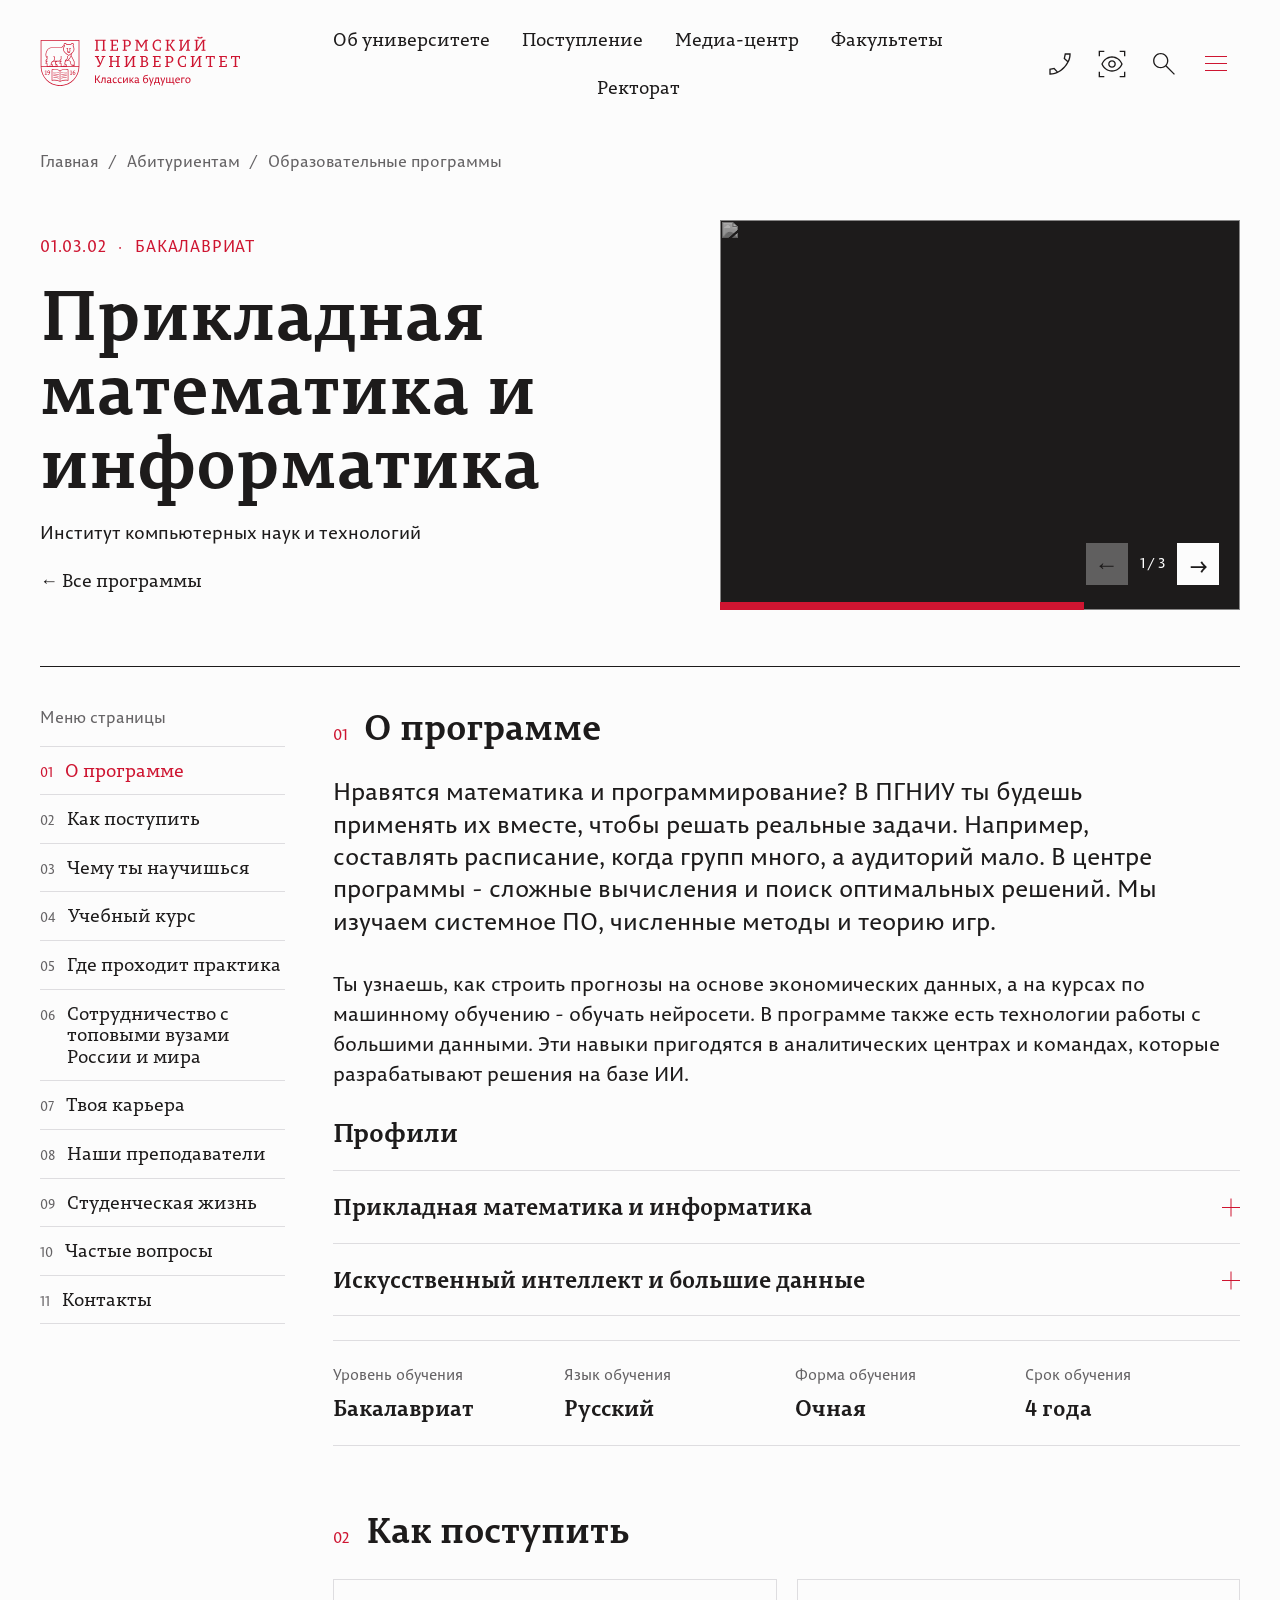
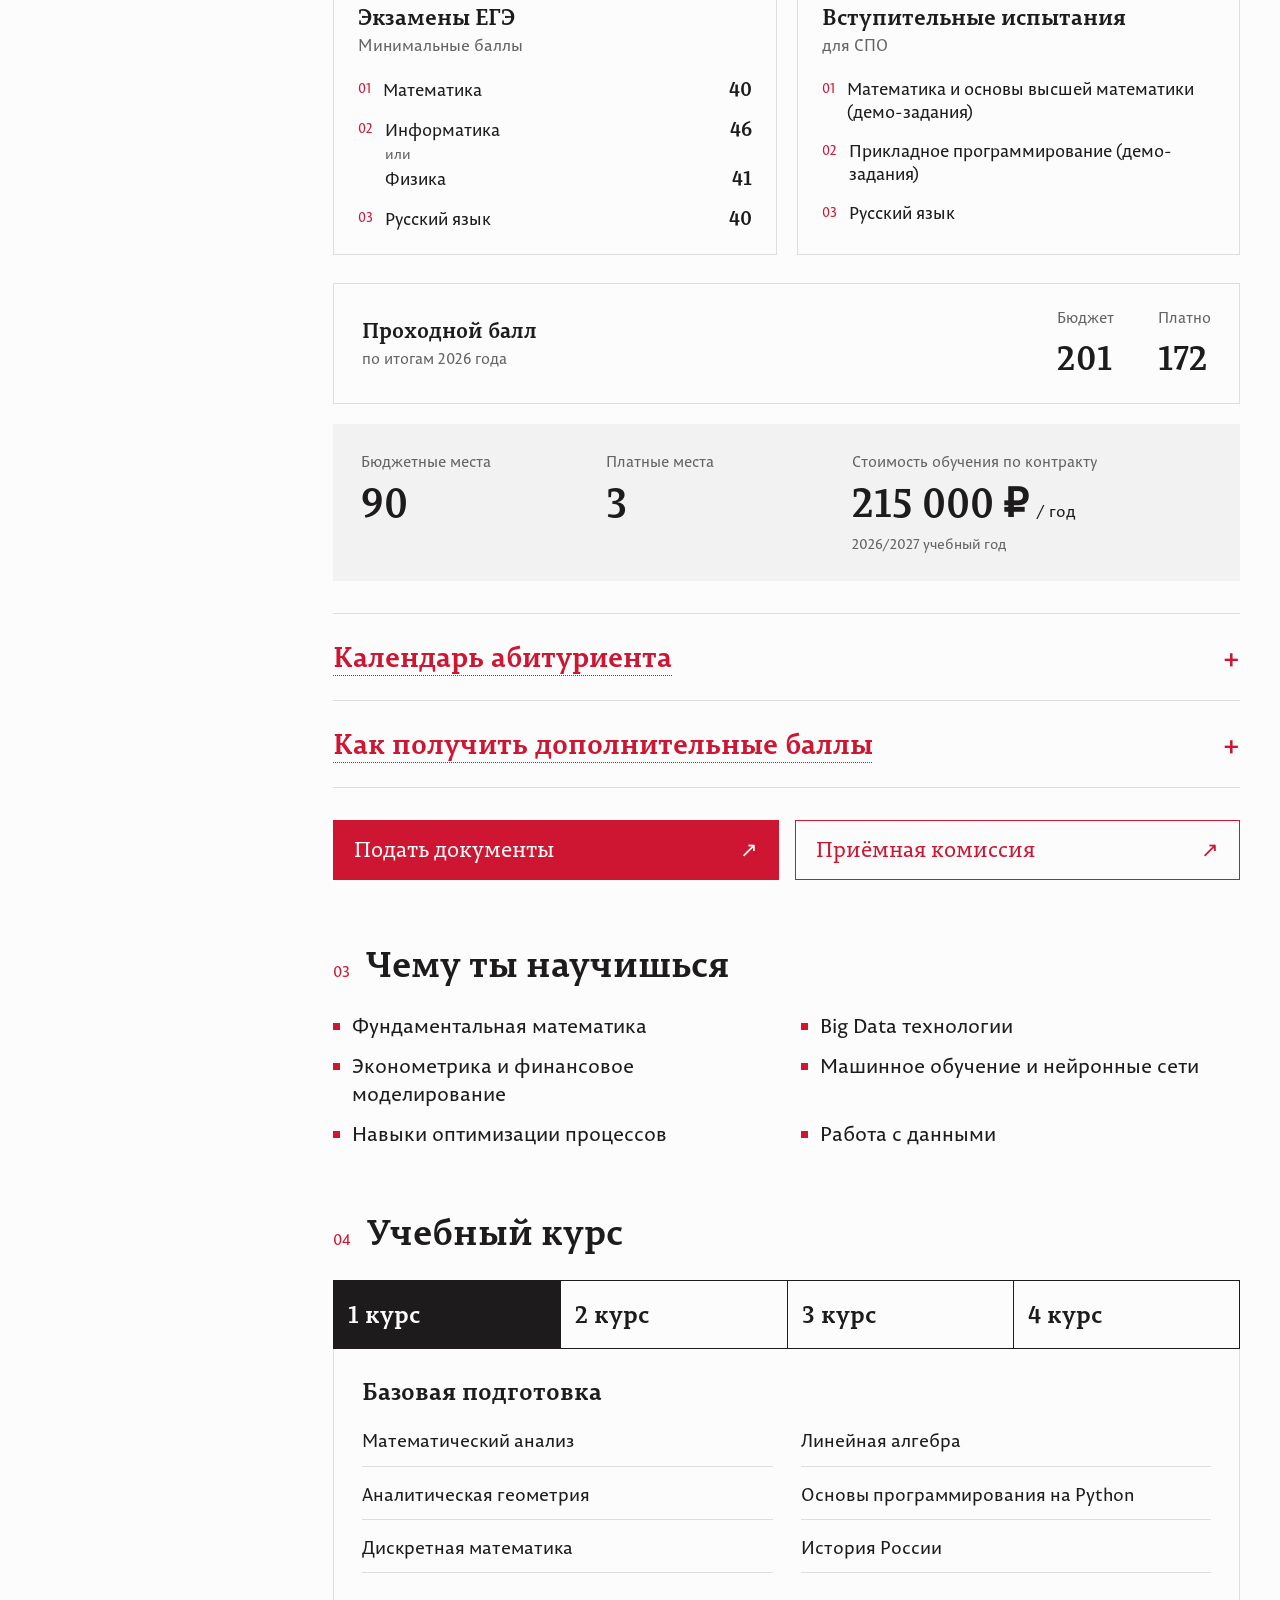
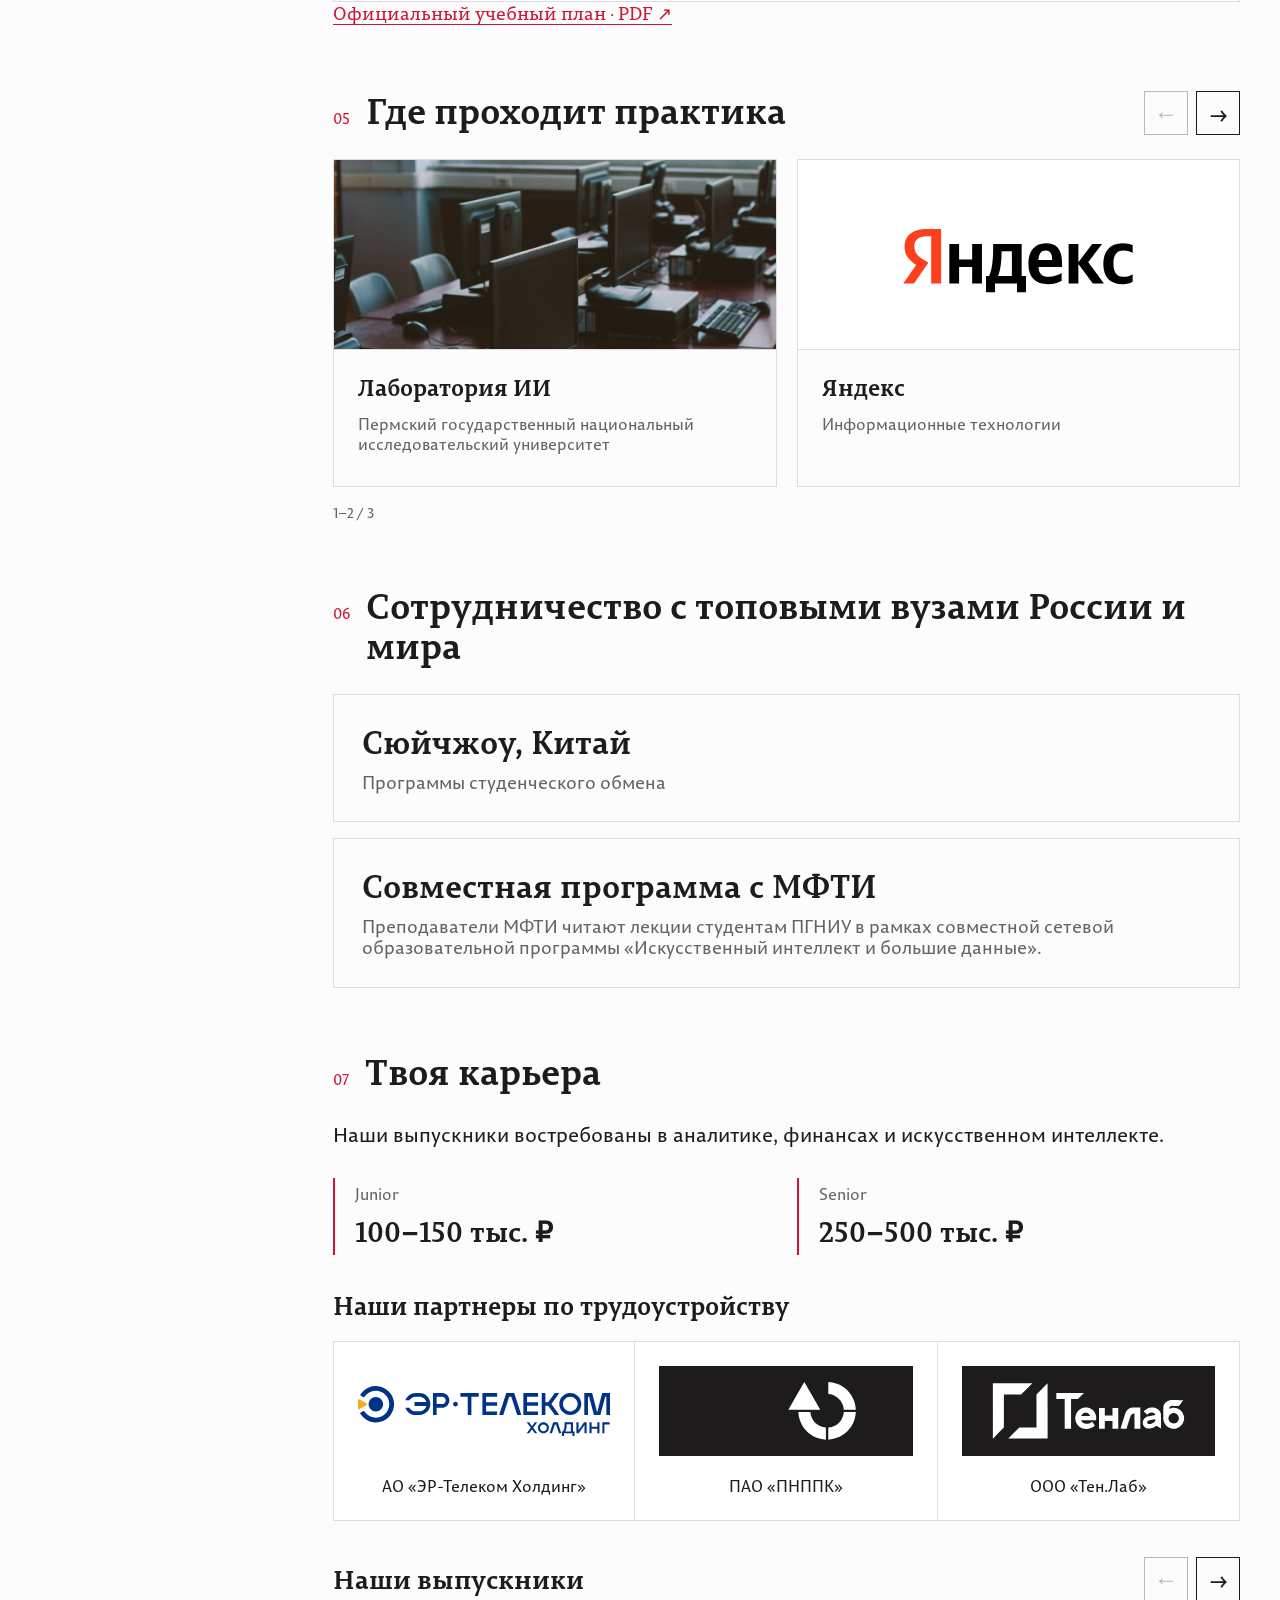
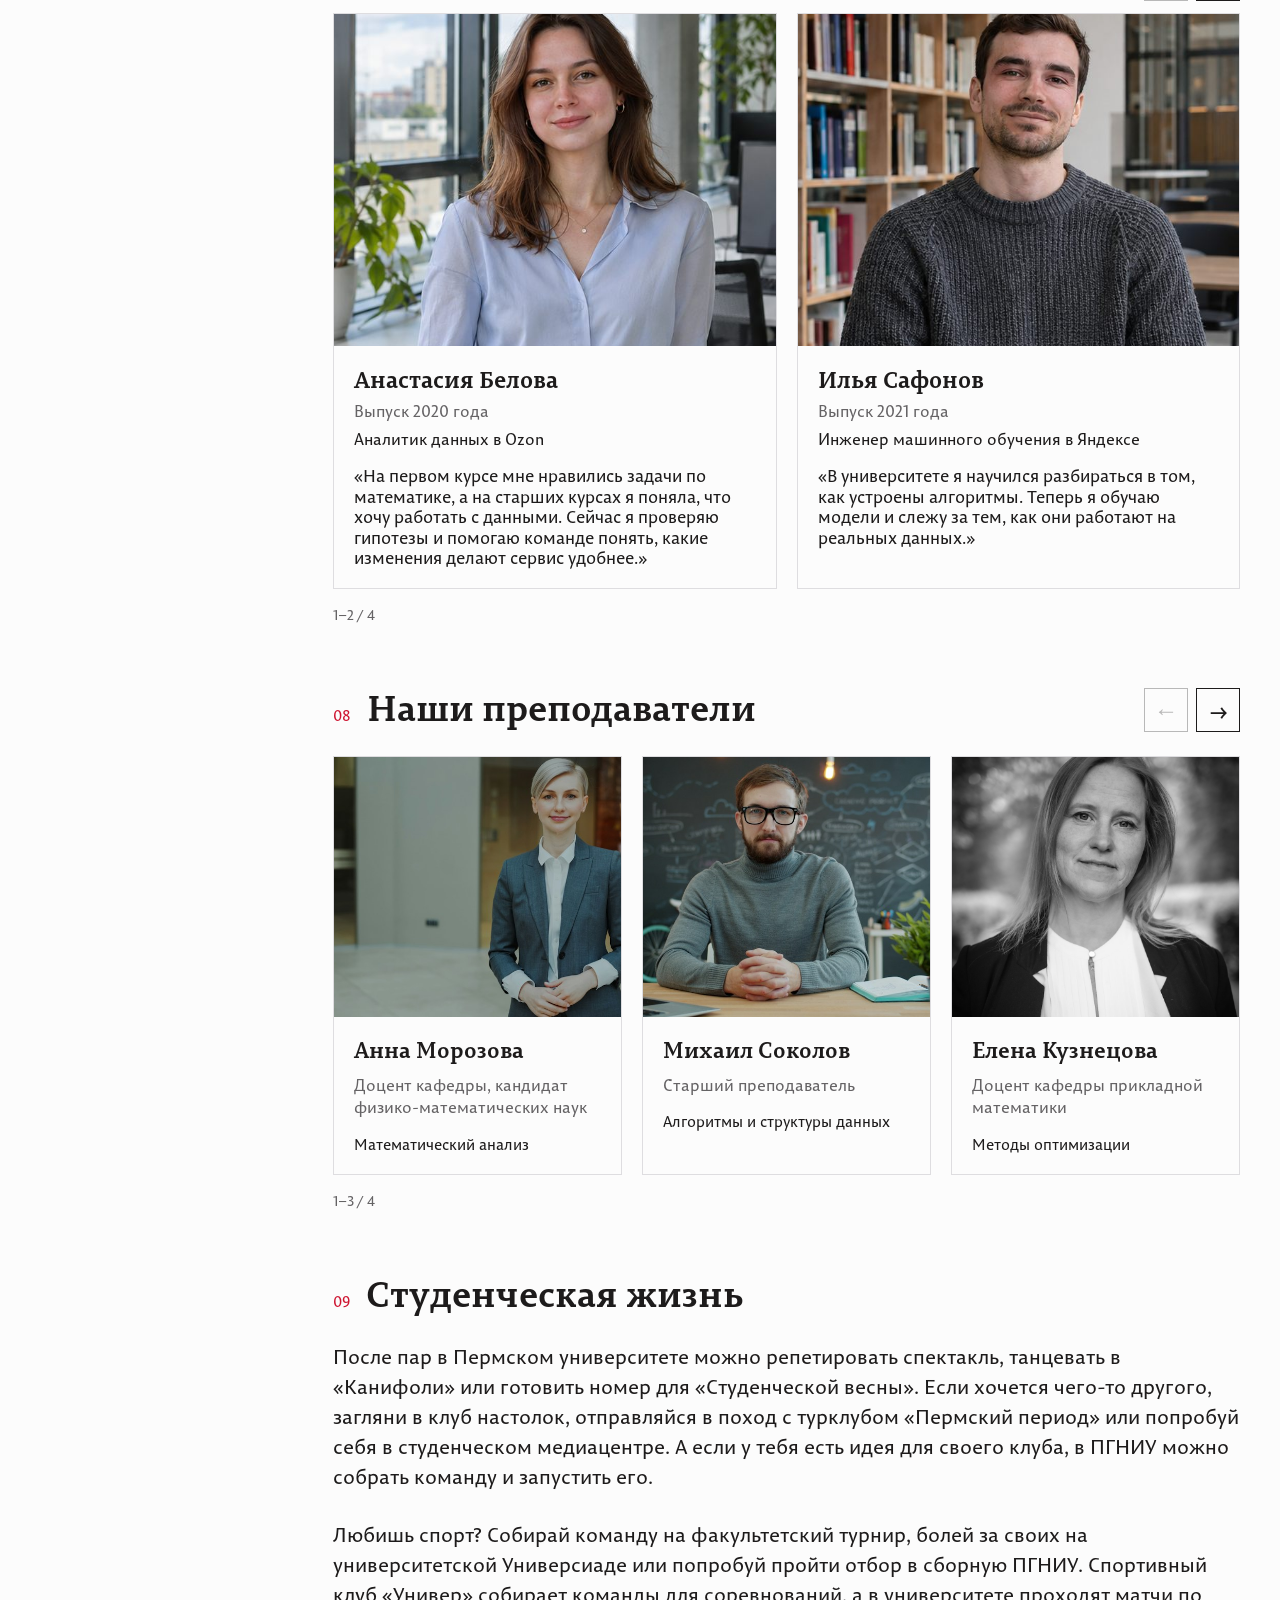
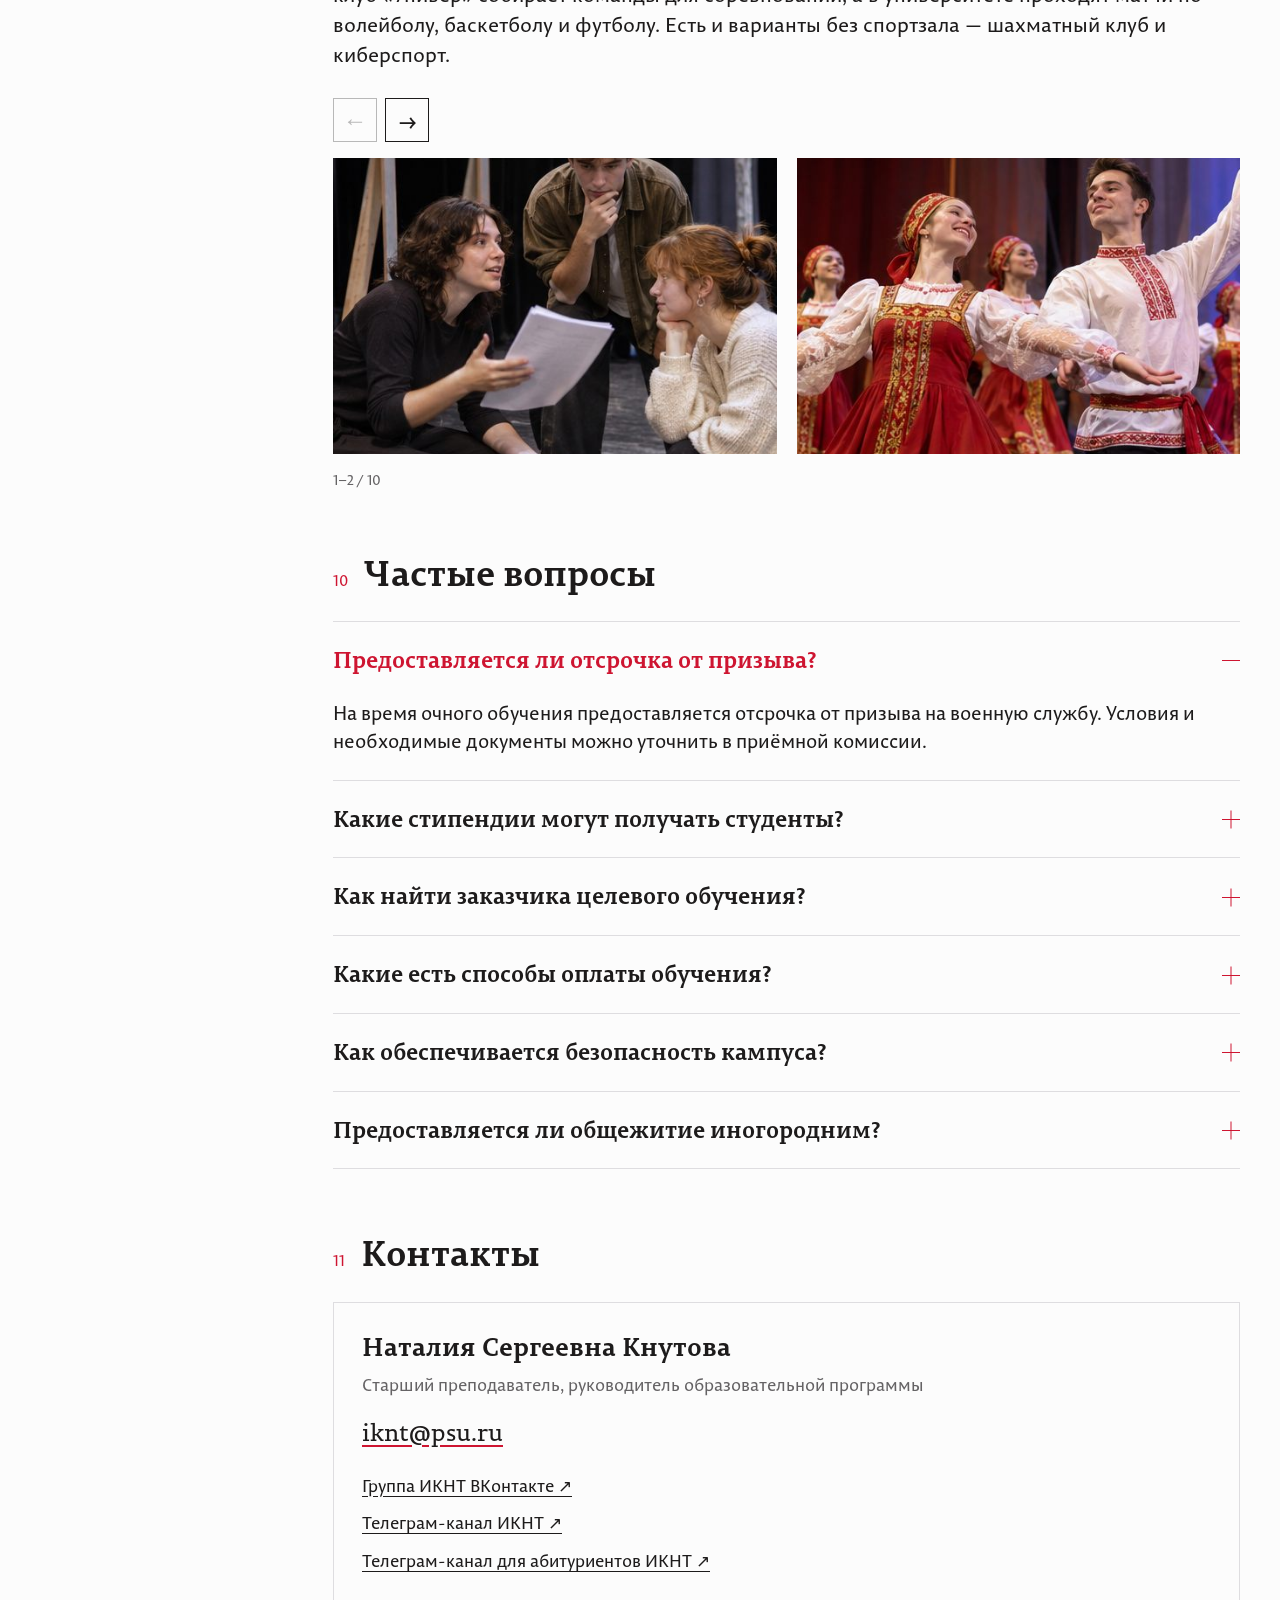
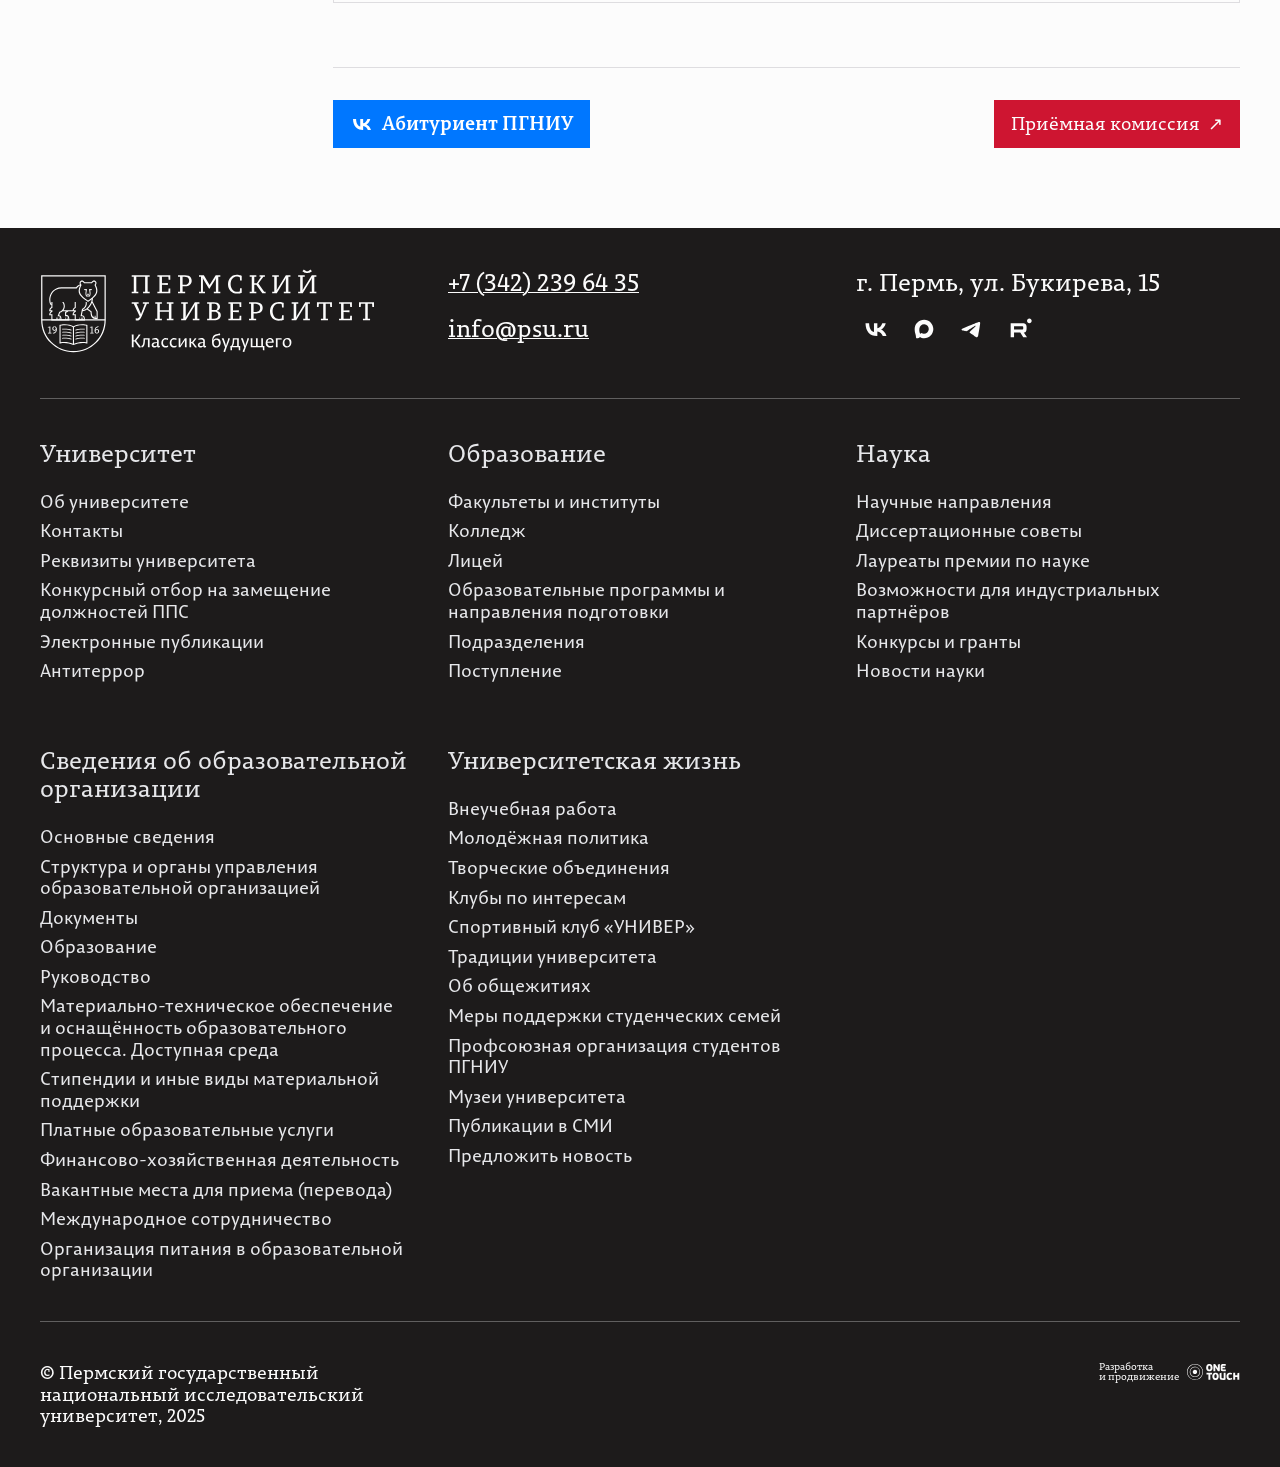
==== commit 9576c7ce: "Update program.html" ====
--- a/program.html
+++ b/program.html
@@ -902,9 +902,9 @@
       <div class="program-hero-copy"><p class="program-eyebrow">01.03.02 <span>·</span> Бакалавриат</p><h1>Прикладная математика и информатика</h1><p class="program-institute">Институт компьютерных наук и технологий</p><a class="program-back" href="index.html">← Все программы</a></div>
       <div class="program-hero-visual" data-carousel role="group" aria-label="Галерея программы">
         <div class="program-carousel-track program-hero-track" id="track-hero" tabindex="0" role="region" aria-label="Фотографии программы">
-          <img src="assets/images/program/mathematics-cover.jpg" alt="" fetchpriority="high" width="800" height="600">
-          <img src="assets/images/program/mathematics-cover.jpg" alt="" loading="lazy" decoding="async" width="800" height="600">
-          <img src="assets/images/program/mathematics-cover.jpg" alt="" loading="lazy" decoding="async" width="800" height="600">
+          <img src="assets/images/program/cover_1.jpg" alt="" fetchpriority="high" width="800" height="600">
+          <img src="assets/images/program/cover_2.jpg" alt="" loading="lazy" decoding="async" width="800" height="600">
+          <img src="assets/images/program/cover_3.jpg" alt="" loading="lazy" decoding="async" width="800" height="600">
         </div>
         <div class="program-carousel-controls program-hero-controls">
           <button type="button" class="program-arrow" data-prev aria-label="Предыдущая фотография программы" aria-controls="track-hero" disabled>←</button>
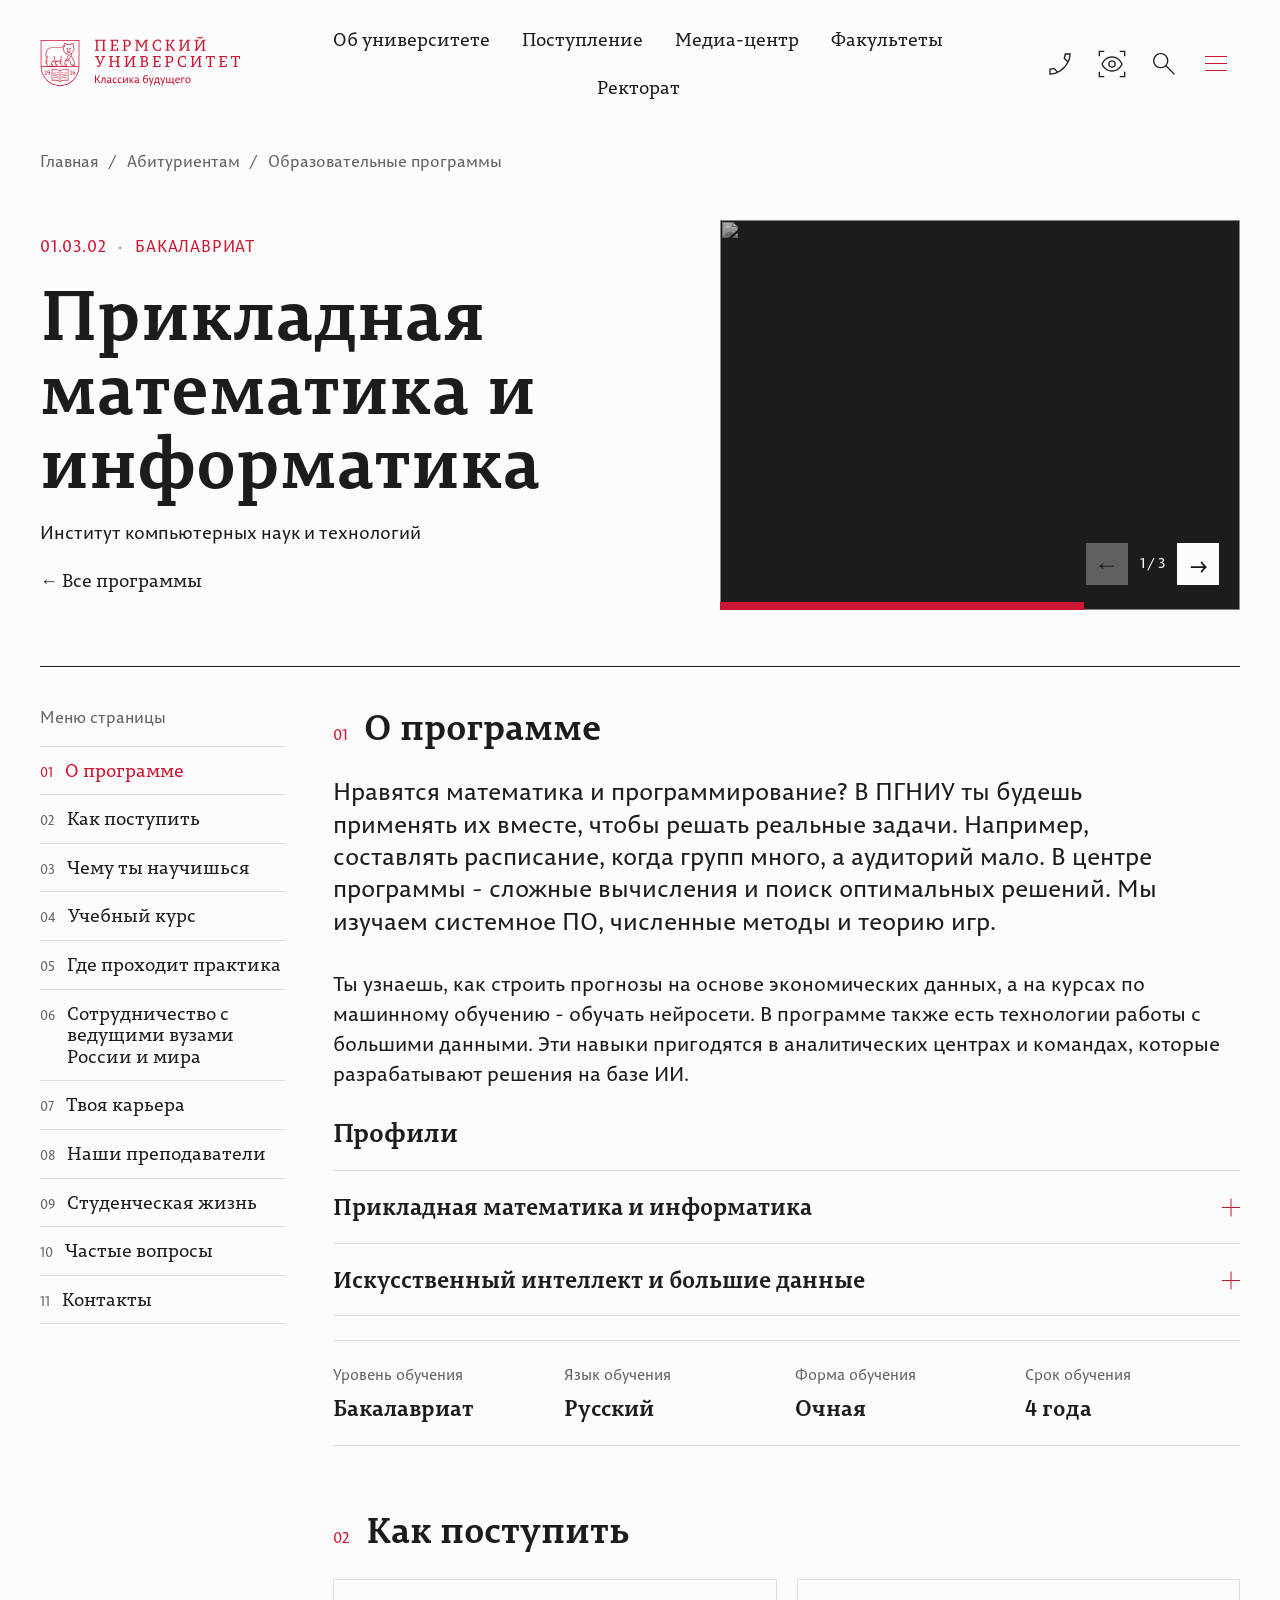
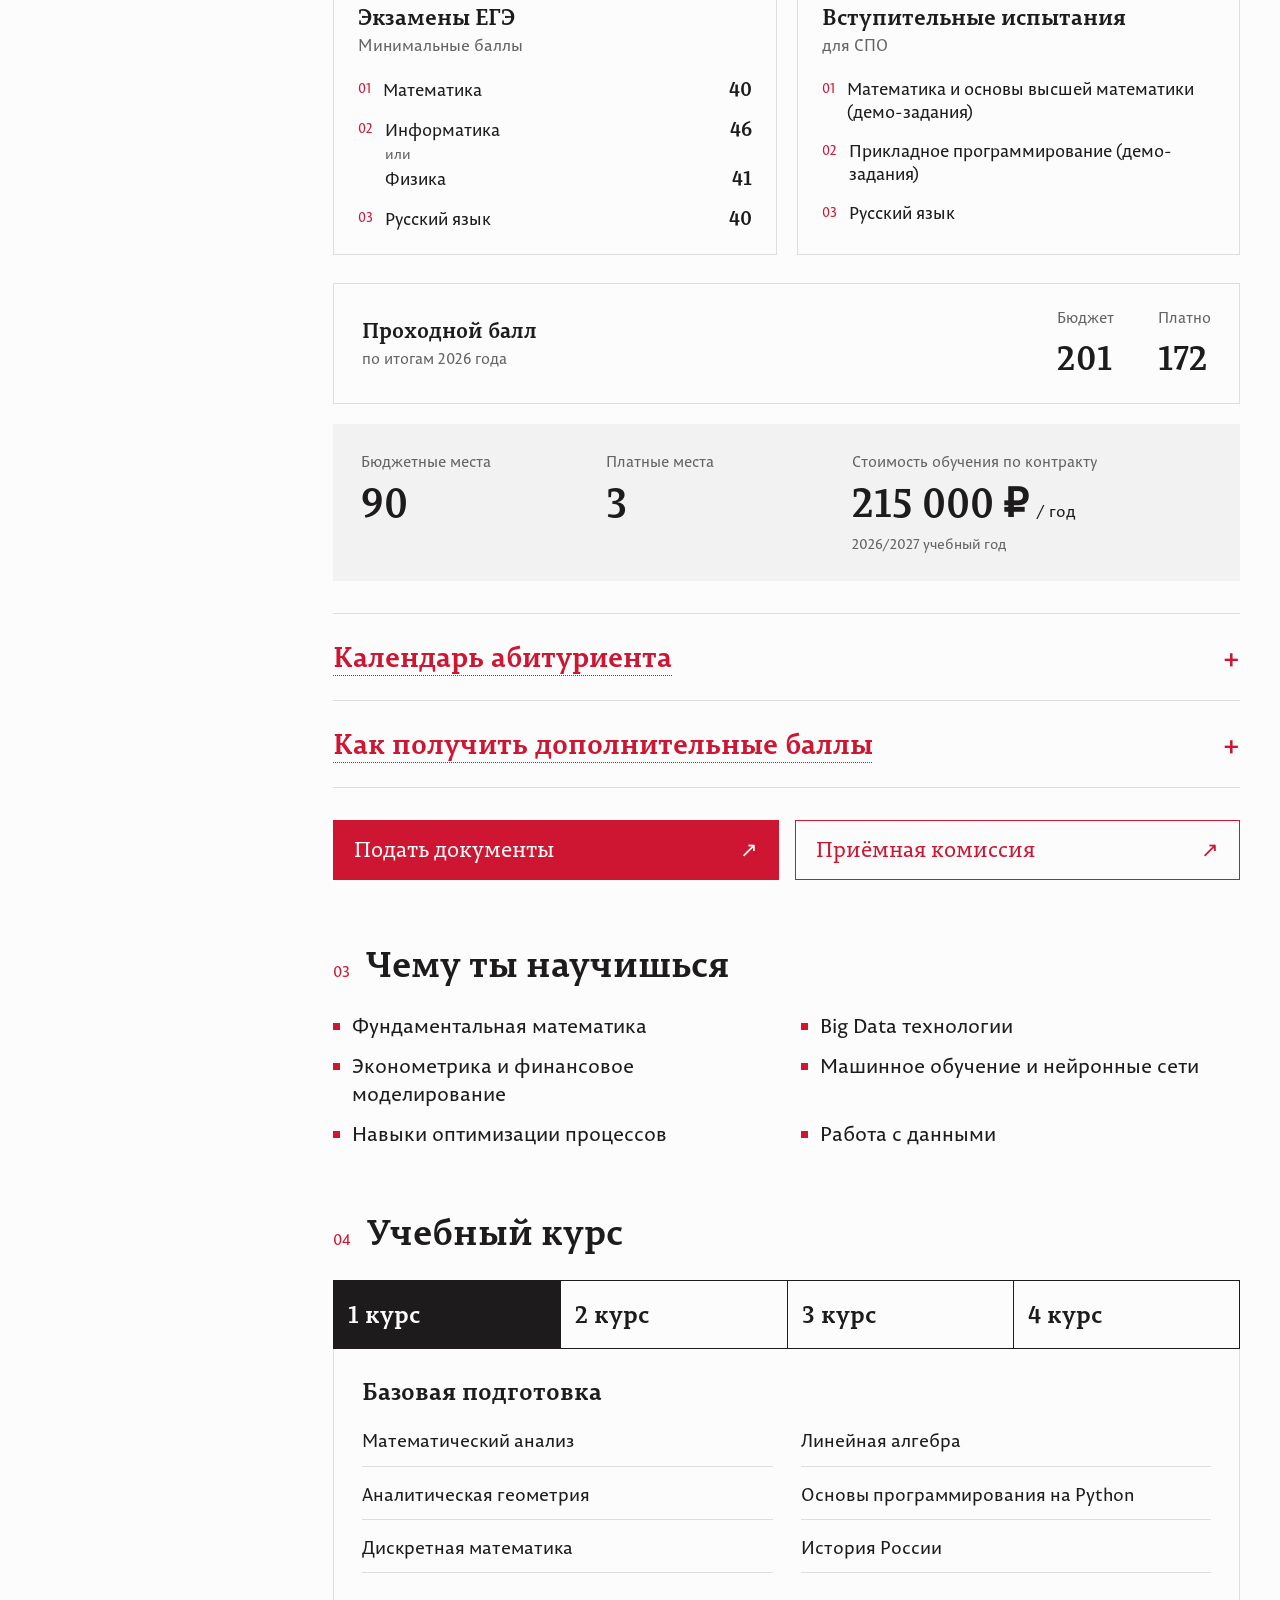
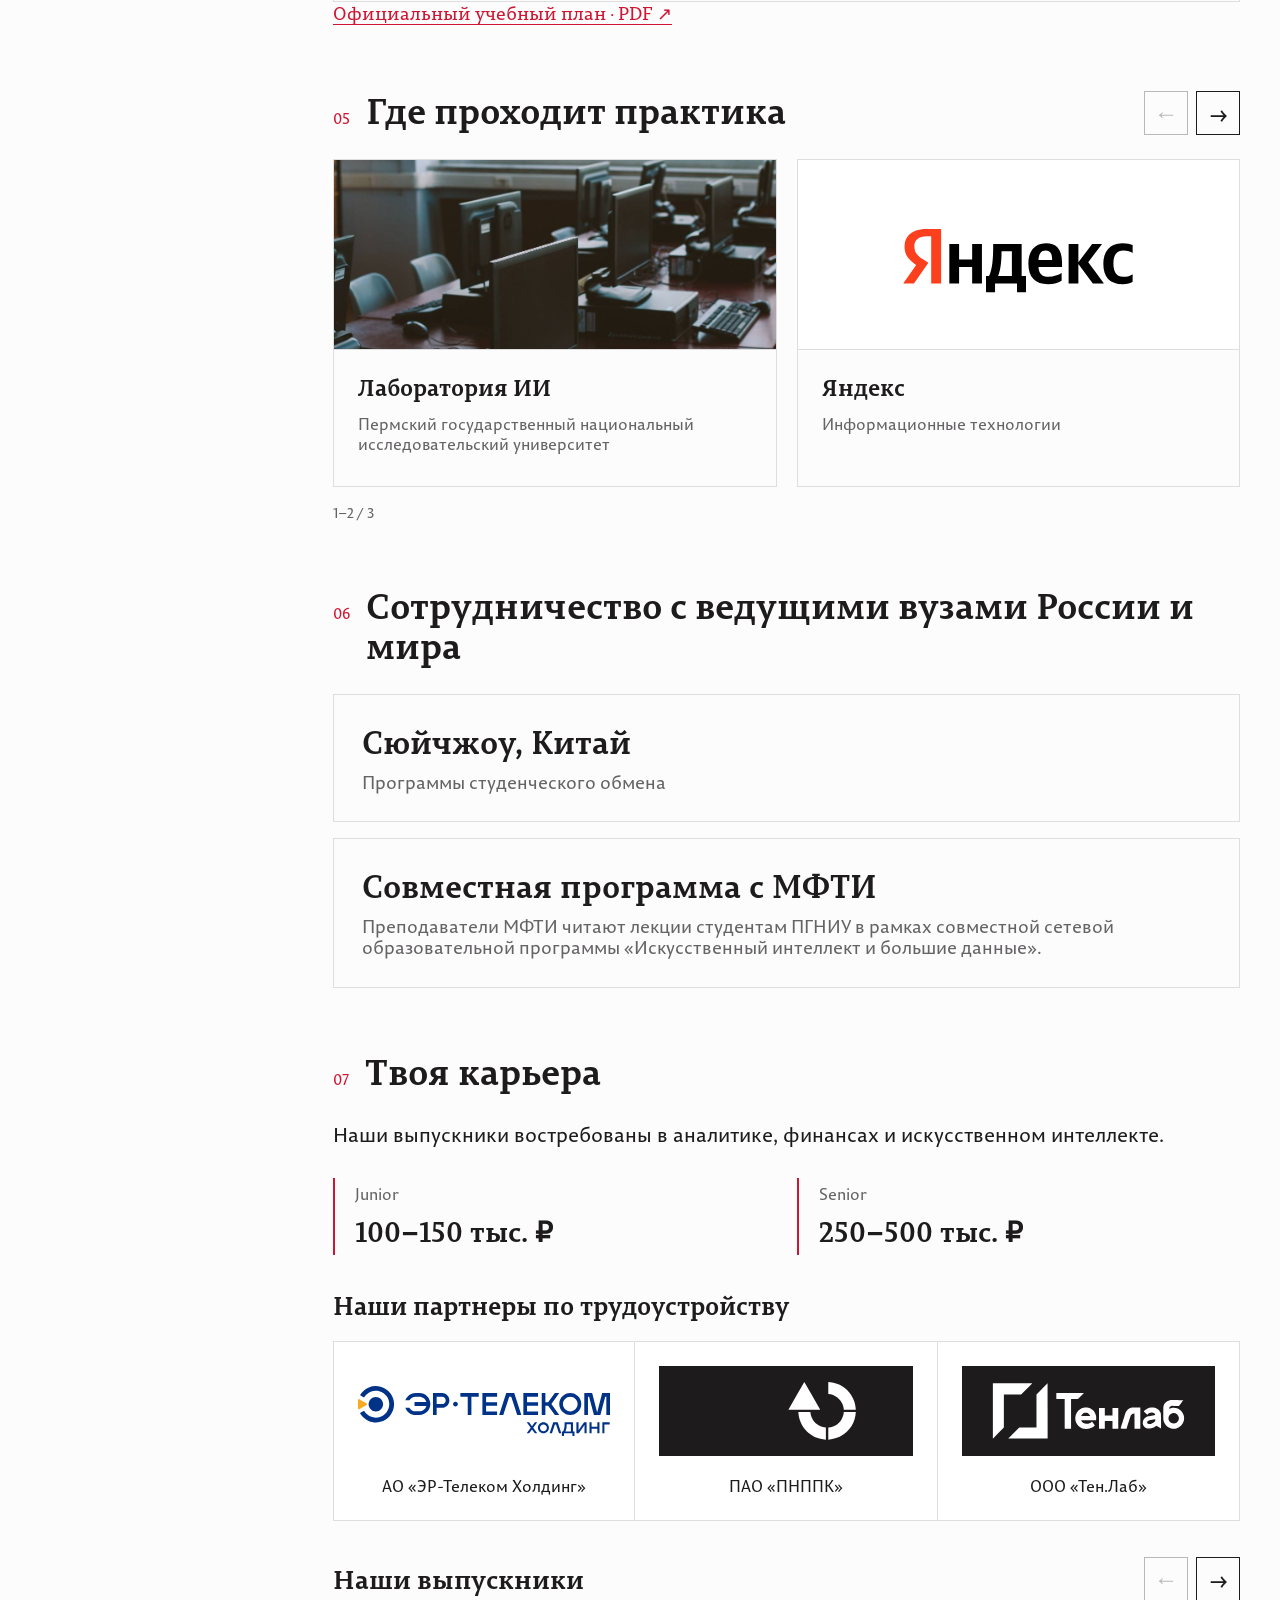
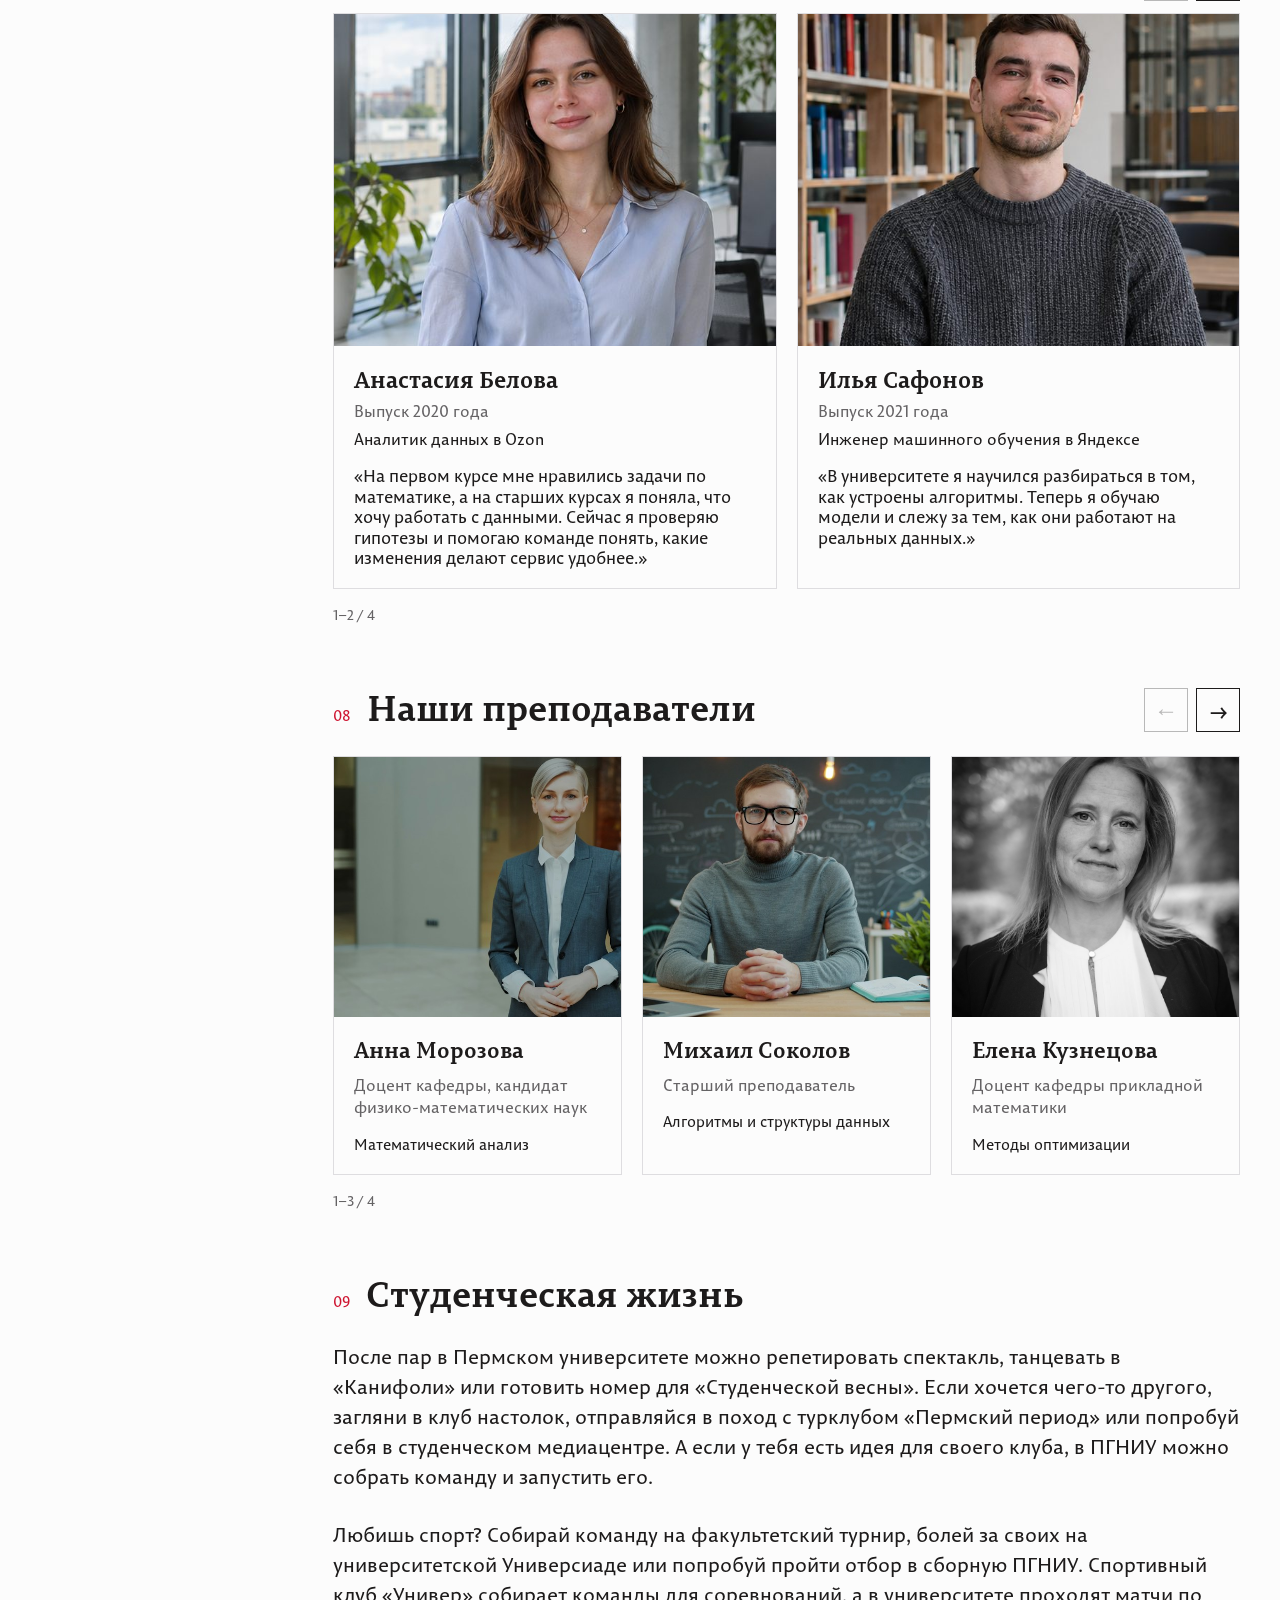
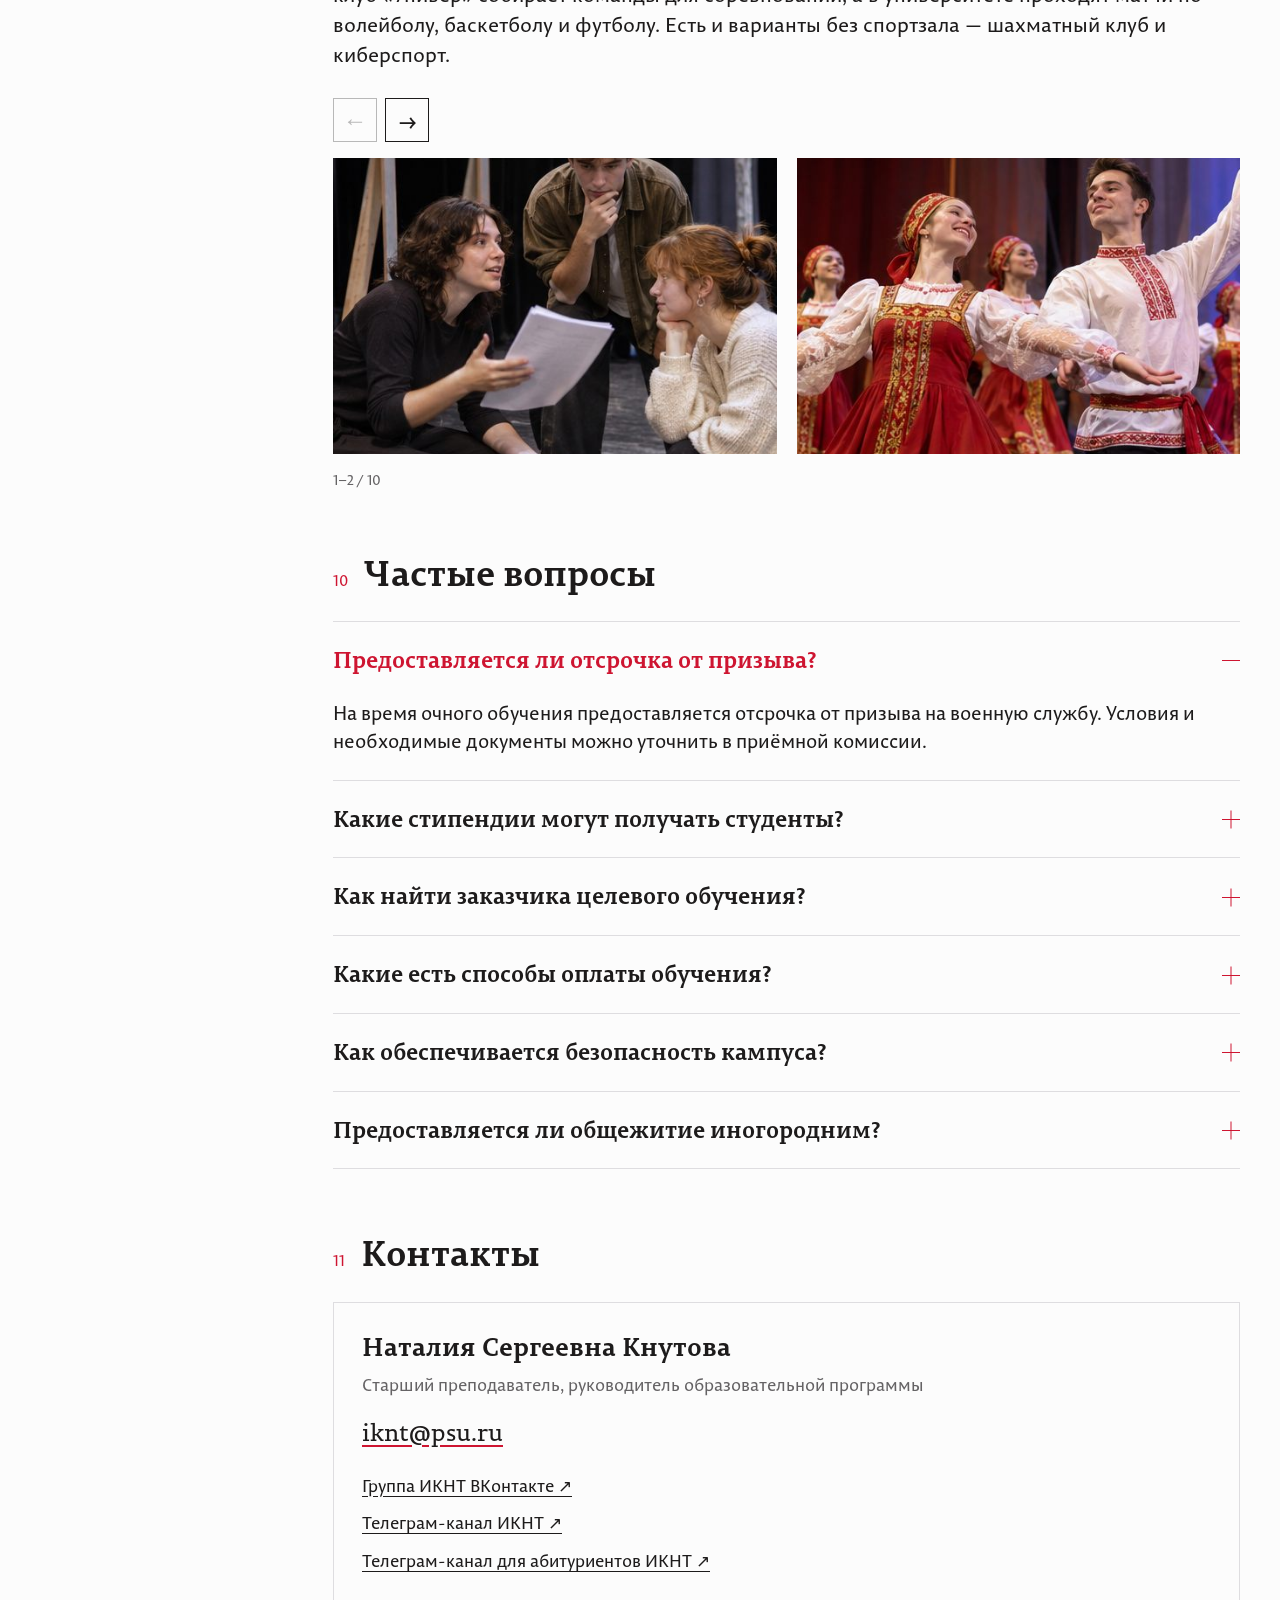
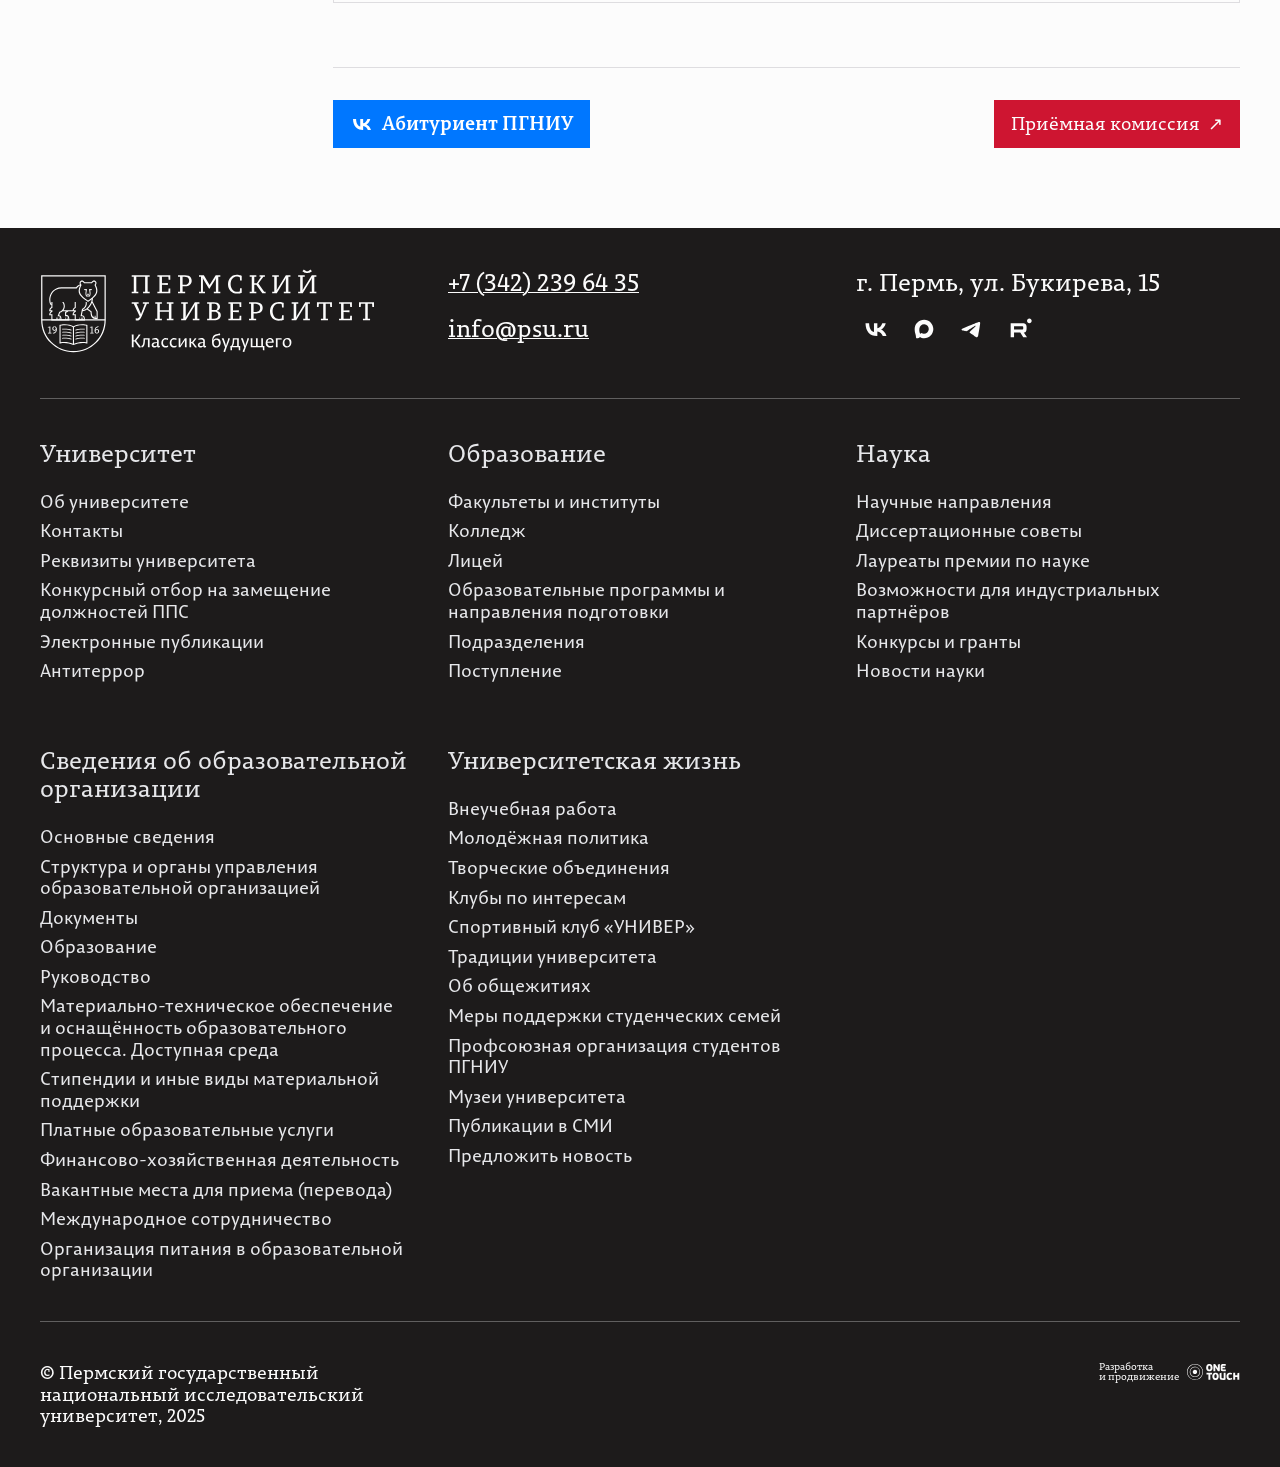
==== commit 9e8157f2: "Update program.html" ====
--- a/program.html
+++ b/program.html
@@ -914,7 +914,7 @@
       </div>
     </header>
     <div class="program-layout">
-      <aside class="program-sidebar"><nav aria-label="Меню страницы программы"><p>Меню страницы</p><ul><li><a href="#about" aria-label="О программе" data-section-title="О программе" aria-current="location"><span>01</span><span class="program-nav-title">О программе</span></a></li><li><a href="#admission" aria-label="Как поступить" data-section-title="Как поступить" ><span>02</span><span class="program-nav-title">Как поступить</span></a></li><li><a href="#purpose" aria-label="Чему ты научишься" data-section-title="Чему ты научишься" ><span>03</span><span class="program-nav-title">Чему ты научишься</span></a></li><li><a href="#disciplines" aria-label="Учебный курс" data-section-title="Учебный курс" ><span>04</span><span class="program-nav-title">Учебный курс</span></a></li><li><a href="#practice" aria-label="Где проходит практика" data-section-title="Где проходит практика"><span>05</span><span class="program-nav-title">Где проходит практика</span></a></li><li><a href="#international" aria-label="Сотрудничество с топовыми вузами России и мира" data-section-title="Сотрудничество с топовыми вузами России и мира" ><span>06</span><span class="program-nav-title">Сотрудничество с топовыми вузами России и мира</span></a></li><li><a href="#employers" aria-label="Карьера" data-section-title="Карьера" ><span>07</span><span class="program-nav-title">Твоя карьера</span></a></li><li><a href="#teachers" aria-label="Наши преподаватели" data-section-title="Наши преподаватели" ><span>08</span><span class="program-nav-title">Наши преподаватели</span></a></li><li><a href="#student-life" aria-label="Студенческая жизнь" data-section-title="Студенческая жизнь"><span>09</span><span class="program-nav-title">Студенческая жизнь</span></a></li><li><a href="#faq" aria-label="Частые вопросы" data-section-title="Частые вопросы" ><span>10</span><span class="program-nav-title">Частые вопросы</span></a></li><li><a href="#contacts" aria-label="Контакты" data-section-title="Контакты" ><span>11</span><span class="program-nav-title">Контакты</span></a></li></ul></nav></aside>
+      <aside class="program-sidebar"><nav aria-label="Меню страницы программы"><p>Меню страницы</p><ul><li><a href="#about" aria-label="О программе" data-section-title="О программе" aria-current="location"><span>01</span><span class="program-nav-title">О программе</span></a></li><li><a href="#admission" aria-label="Как поступить" data-section-title="Как поступить" ><span>02</span><span class="program-nav-title">Как поступить</span></a></li><li><a href="#purpose" aria-label="Чему ты научишься" data-section-title="Чему ты научишься" ><span>03</span><span class="program-nav-title">Чему ты научишься</span></a></li><li><a href="#disciplines" aria-label="Учебный курс" data-section-title="Учебный курс" ><span>04</span><span class="program-nav-title">Учебный курс</span></a></li><li><a href="#practice" aria-label="Где проходит практика" data-section-title="Где проходит практика"><span>05</span><span class="program-nav-title">Где проходит практика</span></a></li><li><a href="#international" aria-label="Сотрудничество с ведущими вузами России и мира" data-section-title="Сотрудничество с ведущими вузами России и мира" ><span>06</span><span class="program-nav-title">Сотрудничество с ведущими вузами России и мира</span></a></li><li><a href="#employers" aria-label="Карьера" data-section-title="Карьера" ><span>07</span><span class="program-nav-title">Твоя карьера</span></a></li><li><a href="#teachers" aria-label="Наши преподаватели" data-section-title="Наши преподаватели" ><span>08</span><span class="program-nav-title">Наши преподаватели</span></a></li><li><a href="#student-life" aria-label="Студенческая жизнь" data-section-title="Студенческая жизнь"><span>09</span><span class="program-nav-title">Студенческая жизнь</span></a></li><li><a href="#faq" aria-label="Частые вопросы" data-section-title="Частые вопросы" ><span>10</span><span class="program-nav-title">Частые вопросы</span></a></li><li><a href="#contacts" aria-label="Контакты" data-section-title="Контакты" ><span>11</span><span class="program-nav-title">Контакты</span></a></li></ul></nav></aside>
       <div class="program-body">
         <section class="program-section" id="about" aria-labelledby="heading-about">
           <div class="program-section-heading"><span aria-hidden="true">01</span><h2 id="heading-about">О программе</h2></div>
@@ -946,7 +946,7 @@
         <section class="program-section" id="disciplines"><div class="program-section-heading"><span aria-hidden="true">04</span><h2>Учебный курс</h2></div><div class="program-course-tabs program-year-tabs" role="tablist" aria-label="Курс обучения"><button type="button" role="tab" id="course-tab-1" aria-selected="true" aria-controls="course-year-1" tabindex="0">1 курс</button><button type="button" role="tab" id="course-tab-2" aria-selected="false" aria-controls="course-year-2" tabindex="-1">2 курс</button><button type="button" role="tab" id="course-tab-3" aria-selected="false" aria-controls="course-year-3" tabindex="-1">3 курс</button><button type="button" role="tab" id="course-tab-4" aria-selected="false" aria-controls="course-year-4" tabindex="-1">4 курс</button></div><div class="program-course-panel" id="course-year-1" role="tabpanel" aria-labelledby="course-tab-1" ><h3>Базовая подготовка</h3><ul class="program-discipline-list"><li>Математический анализ</li><li>Линейная алгебра</li><li>Аналитическая геометрия</li><li>Основы программирования на Python</li><li>Дискретная математика</li><li>История России</li></ul></div><div class="program-course-panel" id="course-year-2" role="tabpanel" aria-labelledby="course-tab-2" hidden><h3>Математика и алгоритмы</h3><ul class="program-discipline-list"><li>Дифференциальные уравнения</li><li>Теория вероятностей</li><li>Алгоритмы и структуры данных</li><li>Объектно-ориентированное программирование</li><li>Базы данных</li><li>Математическая статистика</li></ul></div><div class="program-course-panel" id="course-year-3" role="tabpanel" aria-labelledby="course-tab-3" hidden><h3>Прикладные задачи</h3><ul class="program-discipline-list"><li>Численные методы</li><li>Методы оптимизации</li><li>Теория игр и исследование операций</li><li>Машинное обучение</li><li>Разработка программных систем</li><li>Анализ больших данных</li></ul></div><div class="program-course-panel" id="course-year-4" role="tabpanel" aria-labelledby="course-tab-4" hidden><h3>Проекты и специализация</h3><ul class="program-discipline-list"><li>Нейронные сети</li><li>Финансовое моделирование</li><li>Параллельные вычисления</li><li>Проектный практикум</li><li>Преддипломная практика</li><li>Выпускная квалификационная работа</li></ul></div><a class="program-curriculum-link" href="#">Официальный учебный план · PDF <span aria-hidden="true">↗</span></a></section>
         
         <section class="program-section" id="practice" data-carousel aria-labelledby="heading-practice"><div class="program-carousel-heading"><div class="program-section-heading"><span aria-hidden="true">05</span><h2 id="heading-practice">Где проходит практика</h2></div><div class="program-carousel-controls"><button type="button" class="program-arrow" data-prev aria-label="Где проходит практика: назад" aria-controls="track-practice" disabled>←</button><button type="button" class="program-arrow" data-next aria-label="Где проходит практика: вперёд" aria-controls="track-practice">→</button></div></div><div class="program-carousel-track practice-track" id="track-practice" tabindex="0" role="region" aria-label="Базы практик"><article class="practice-card"><div class="practice-card-image is-photo"><img src="assets/images/program/image_18_02_24_05_44._1_.jpg" alt="" loading="lazy" decoding="async" ></div><div class="practice-card-copy"><h3>Лаборатория ИИ</h3><p>Пермский государственный национальный исследовательский университет</p></div></article><article class="practice-card"><div class="practice-card-image "><img src="assets/images/program/yandex-logo.svg" alt="Логотип Яндекса" loading="lazy" decoding="async" ></div><div class="practice-card-copy"><h3>Яндекс</h3><p>Информационные технологии</p></div></article><article class="practice-card"><div class="practice-card-image "><img src="assets/images/program/3czbrf-300x102-1.jpg" alt="" loading="lazy" decoding="async" ></div><div class="practice-card-copy"><h3>Центральный банк Российской Федерации</h3><p>Финансовая сфера</p></div></article></div><p class="program-carousel-progress" data-progress aria-live="polite"></p></section>
-        <section class="program-section" id="international"><div class="program-section-heading"><span aria-hidden="true">06</span><h2>Сотрудничество с топовыми вузами России и мира</h2></div><div class="program-international"><h3>Сюйчжоу, Китай</h3><p>Программы студенческого обмена</p></div>
+        <section class="program-section" id="international"><div class="program-section-heading"><span aria-hidden="true">06</span><h2>Сотрудничество с ведущими вузами России и мира</h2></div><div class="program-international"><h3>Сюйчжоу, Китай</h3><p>Программы студенческого обмена</p></div>
           <div class="program-international">
             <h3>Совместная программа с МФТИ</h3>
             <p>Преподаватели МФТИ читают лекции студентам ПГНИУ в рамках совместной сетевой образовательной программы «Искусственный интеллект и большие данные».</p>
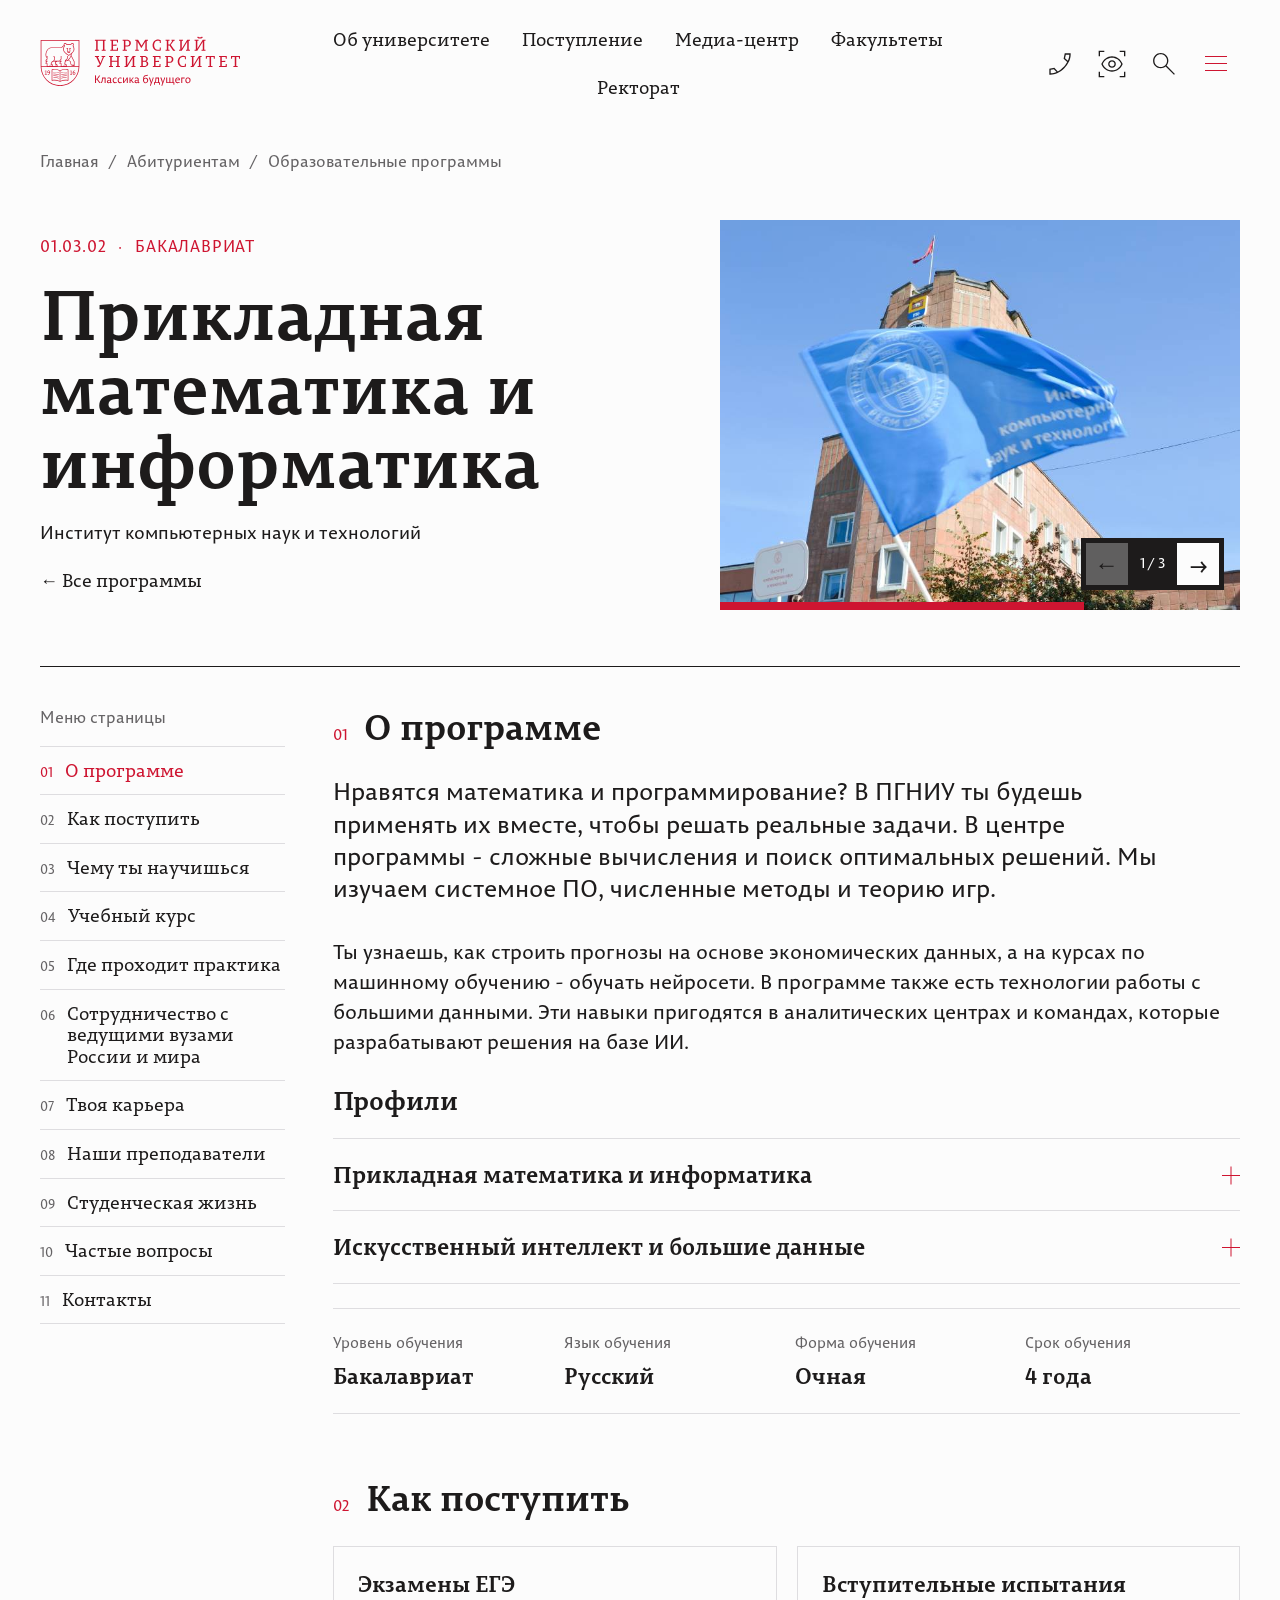
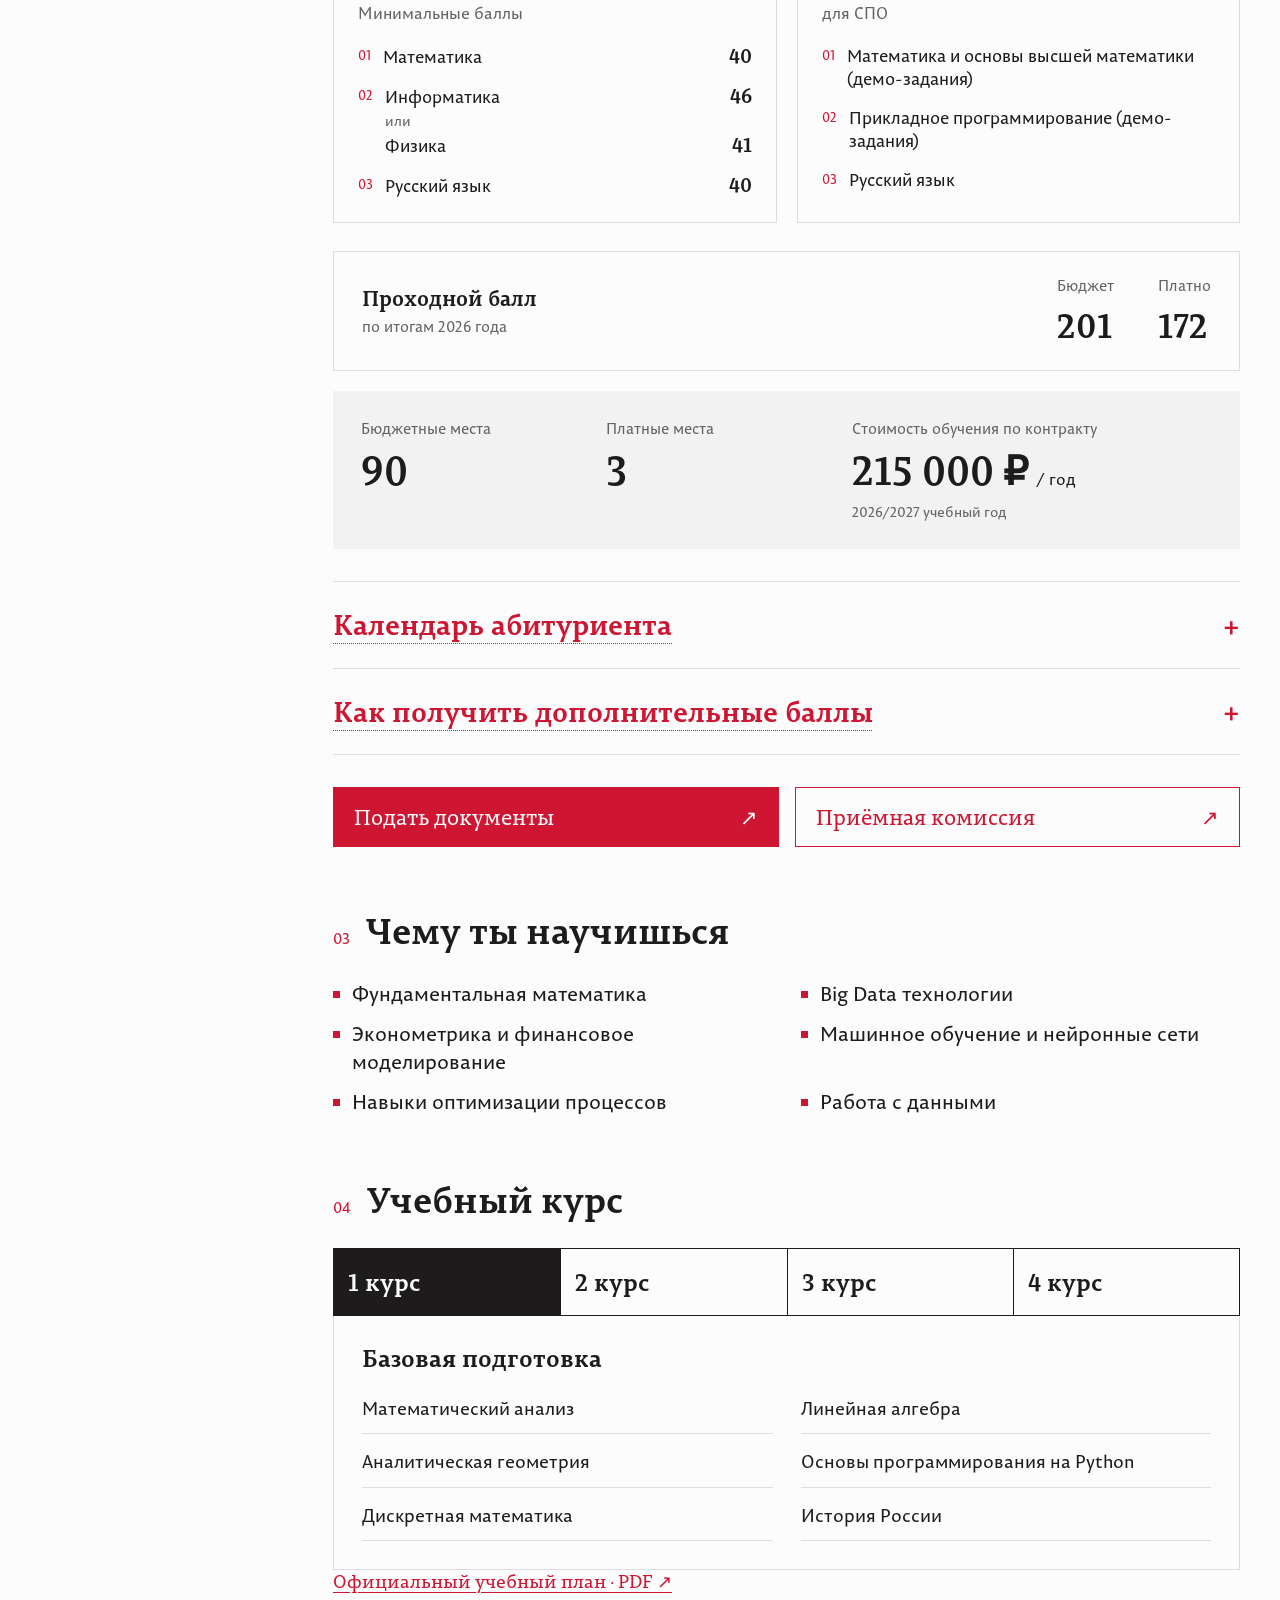
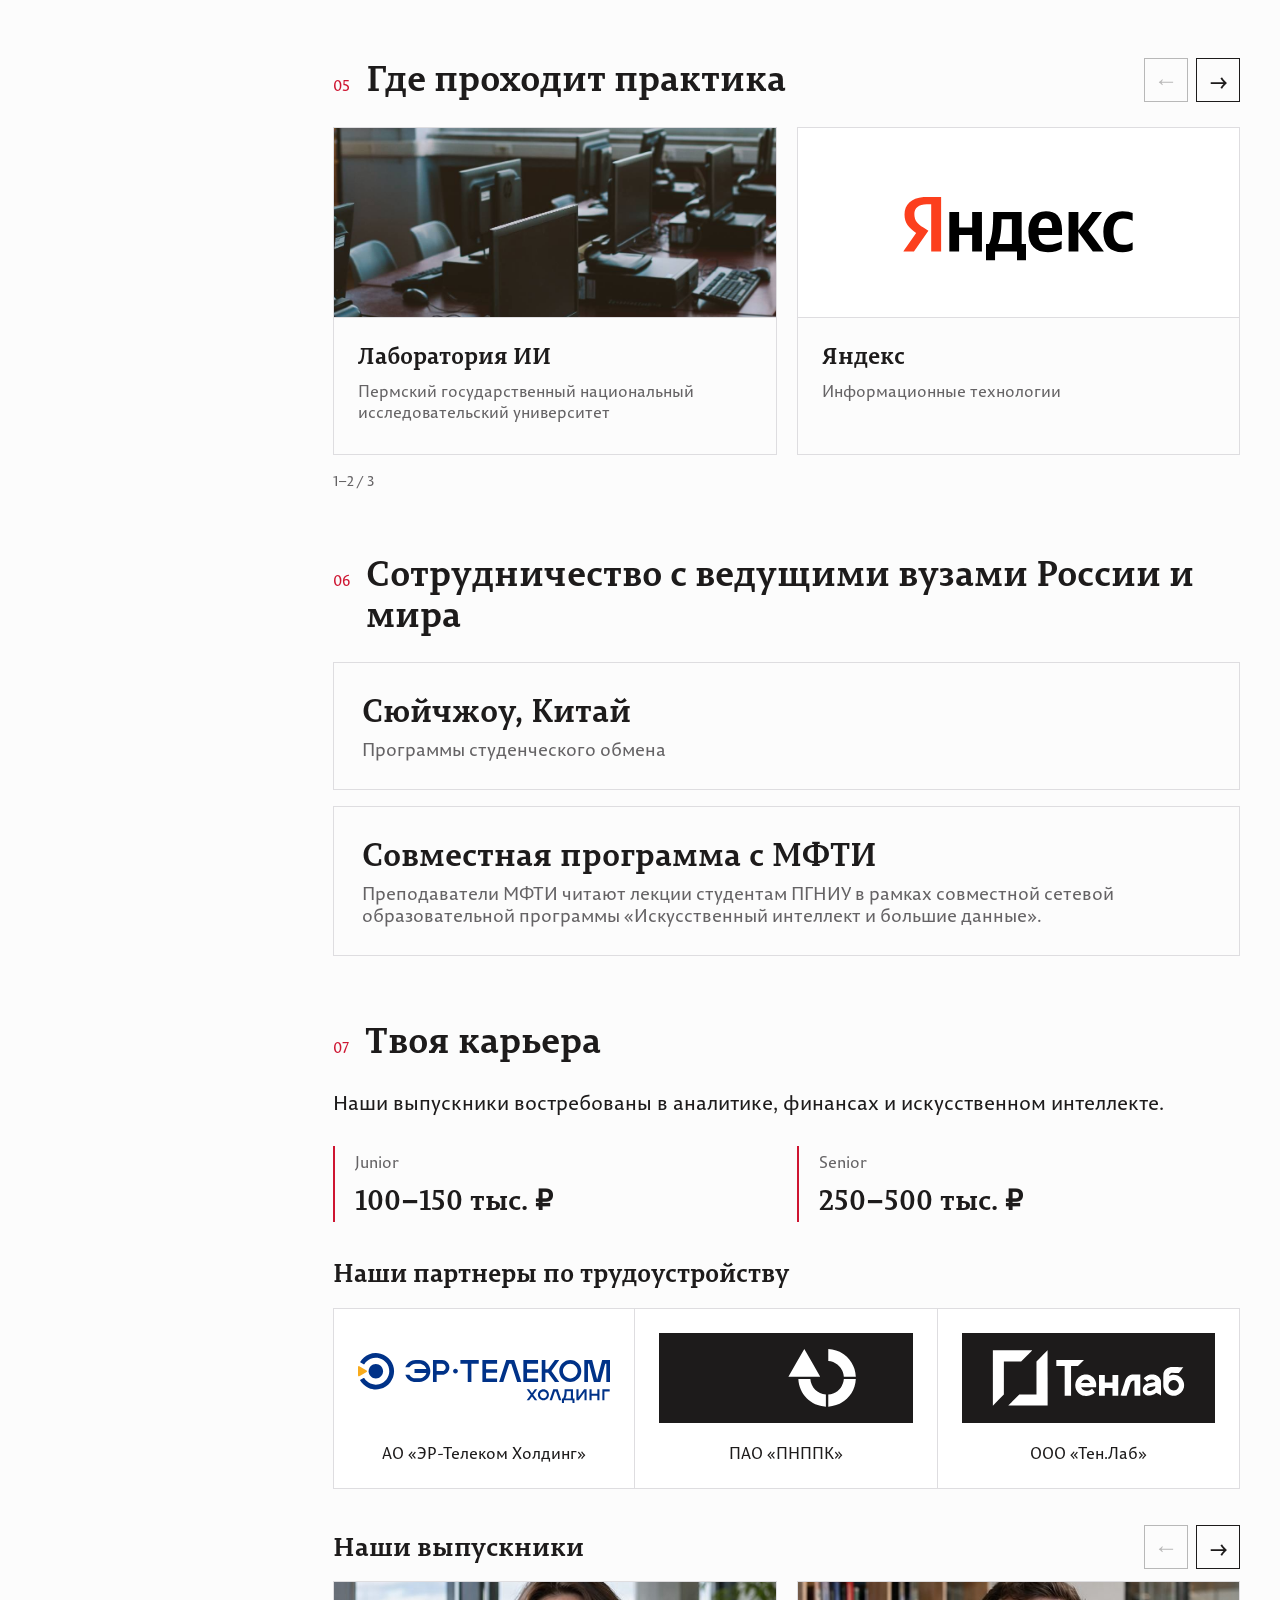
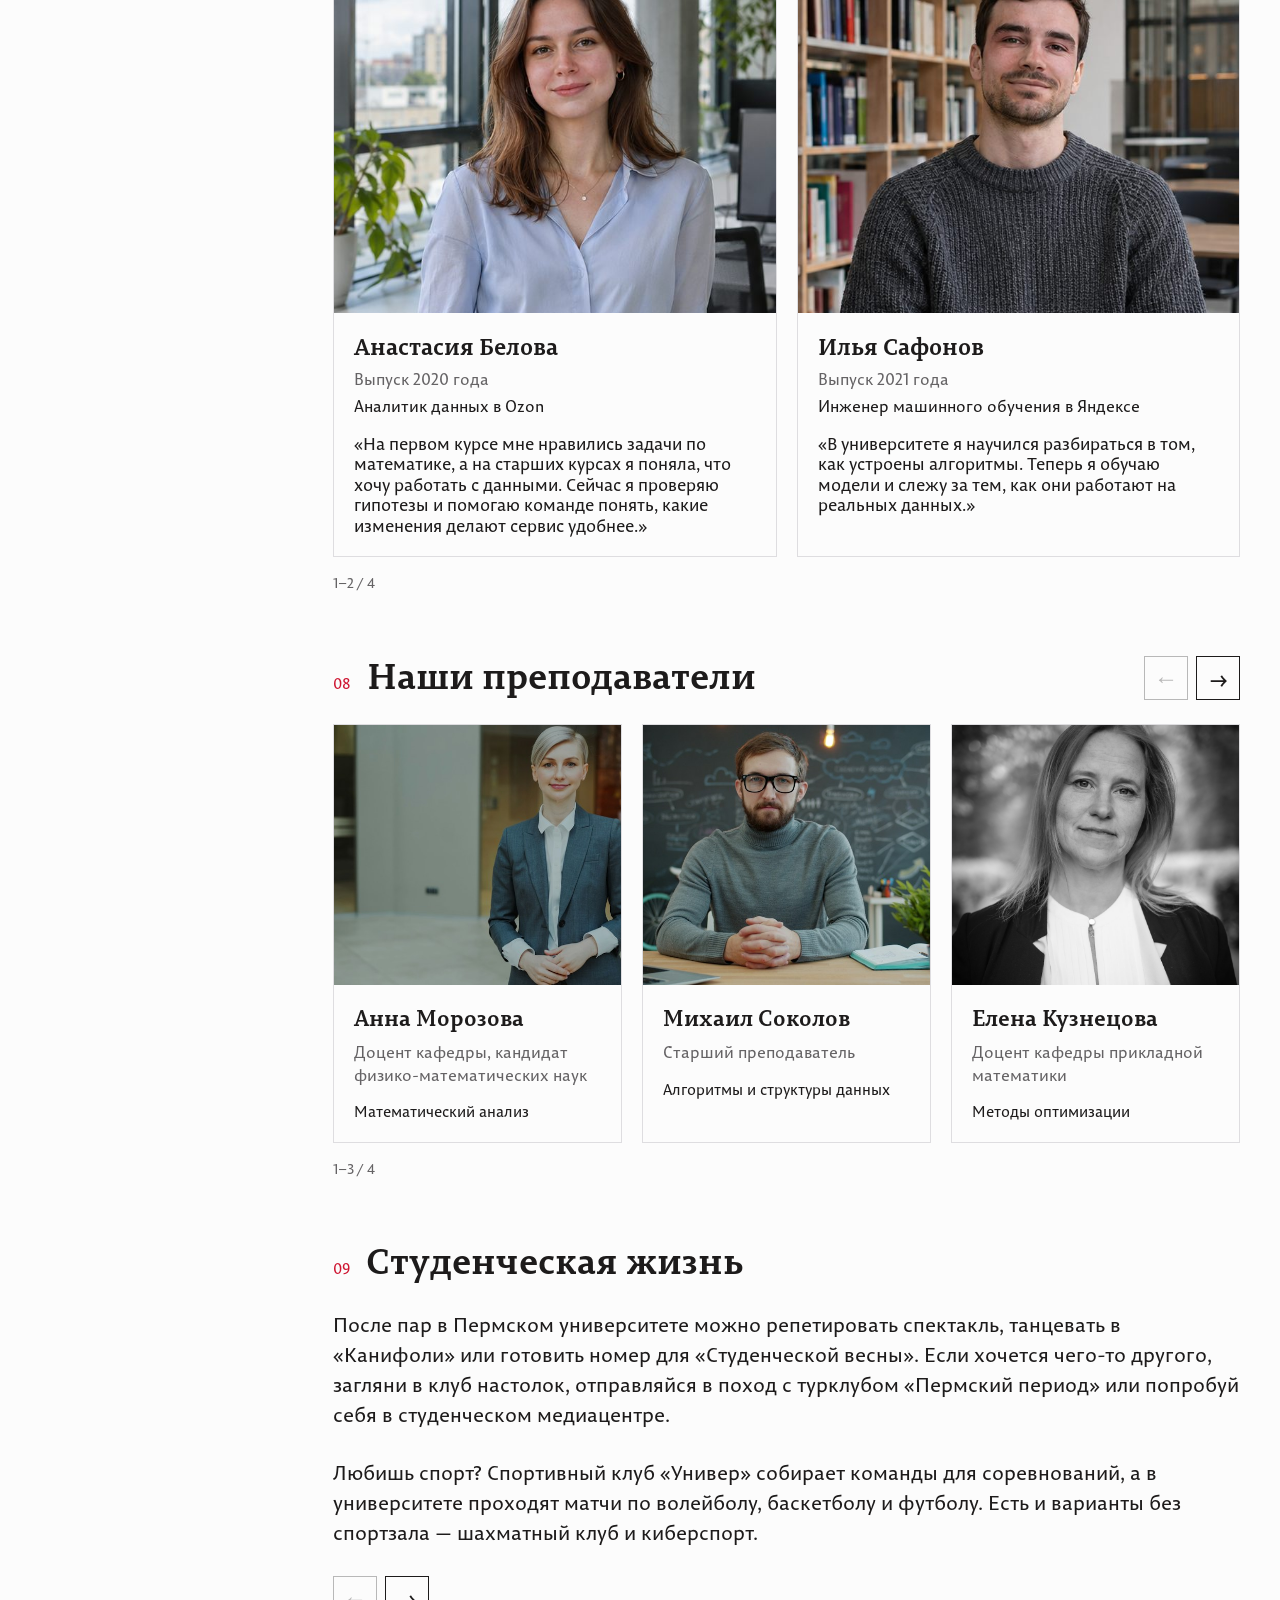
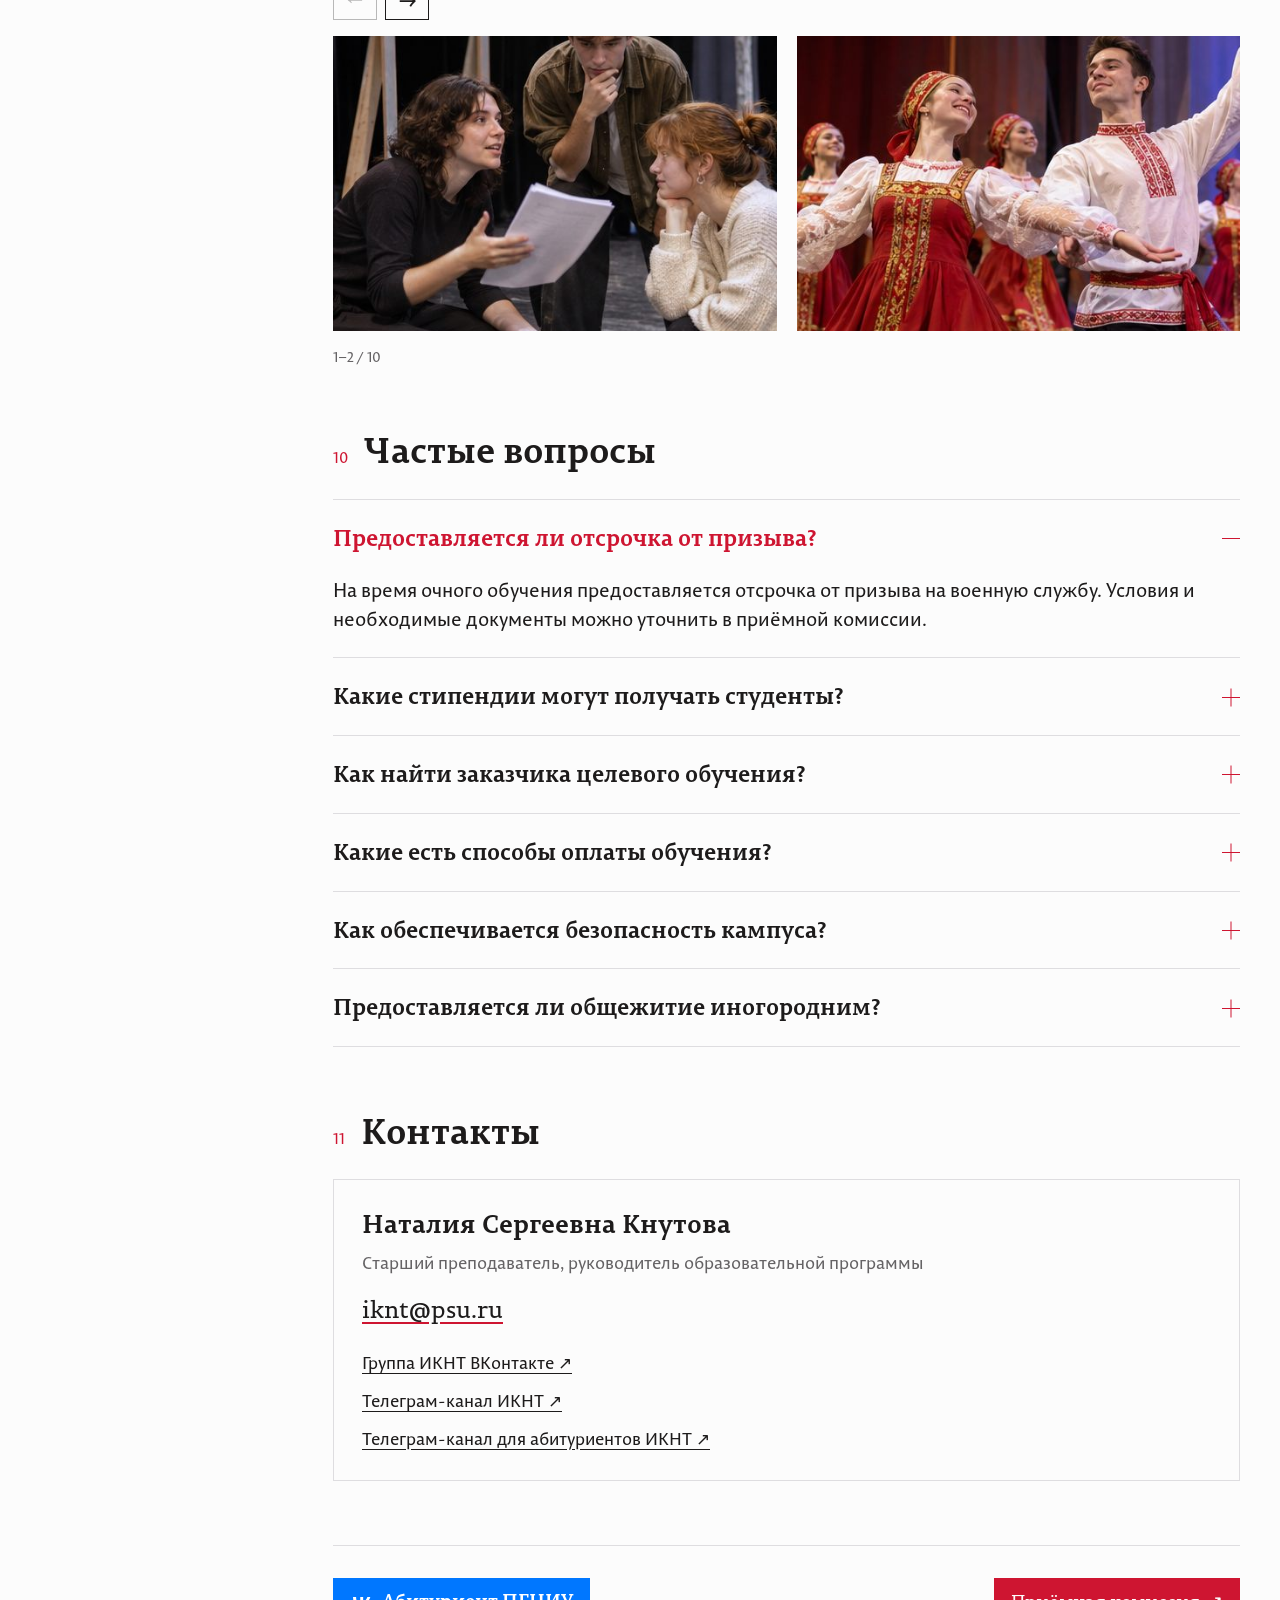
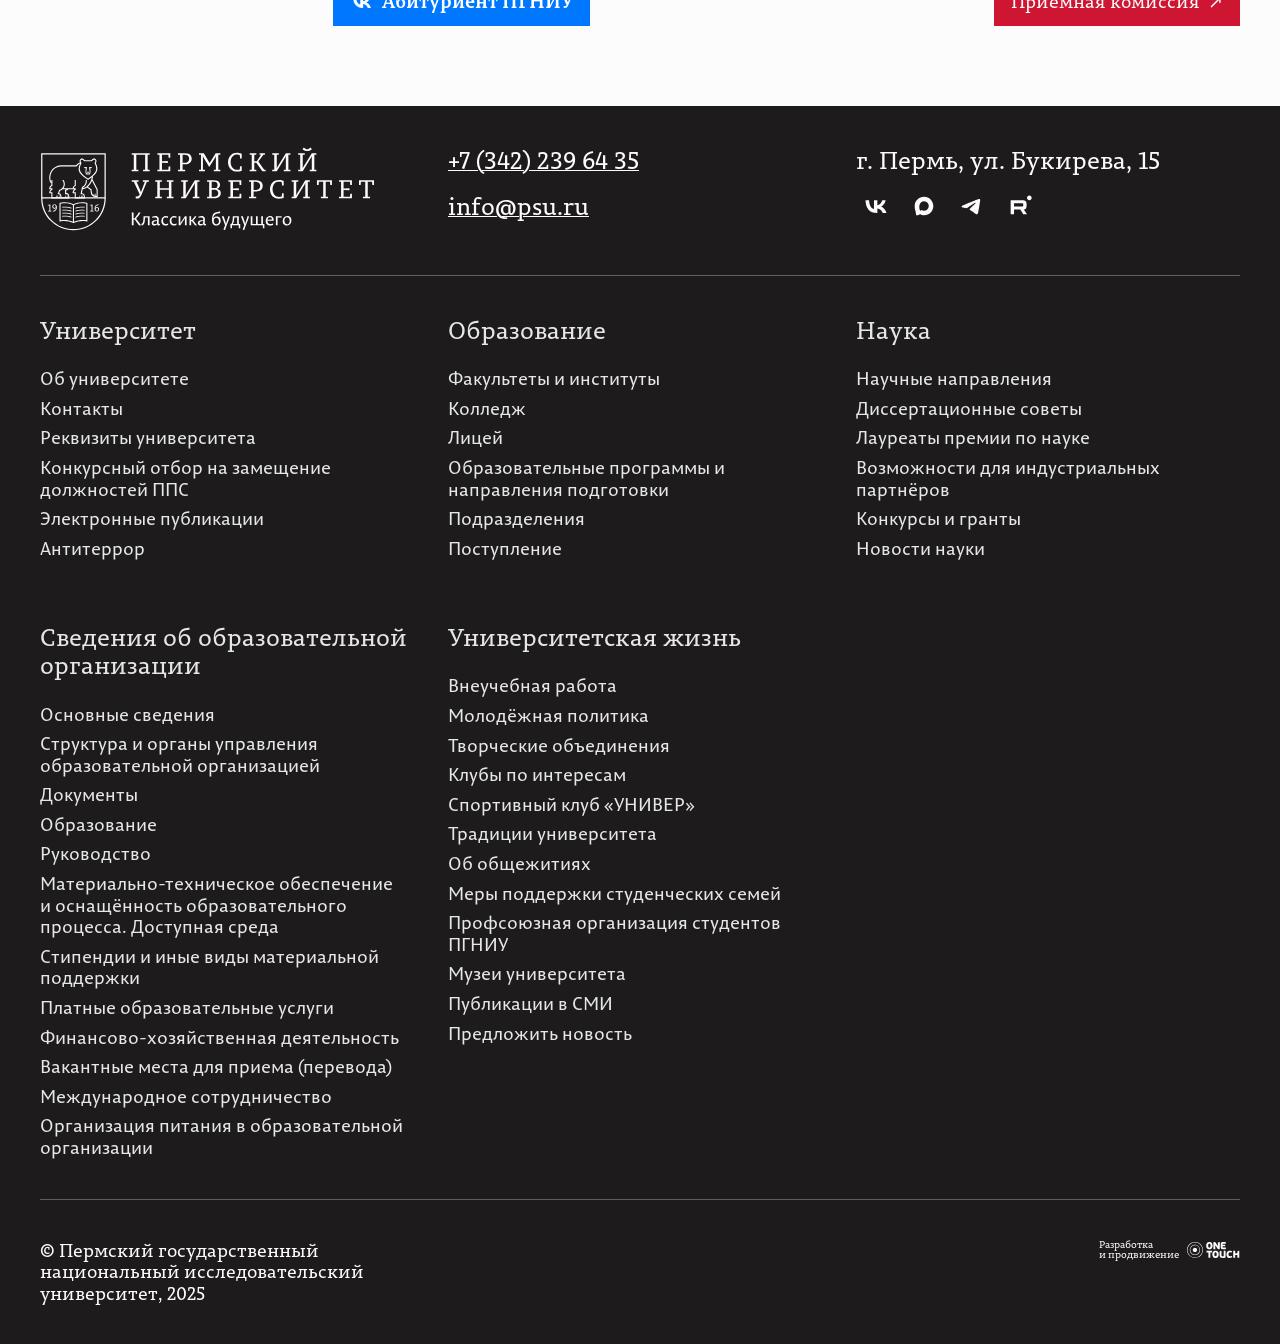
==== commit a816a192: "Update program.html" ====
--- a/program.html
+++ b/program.html
@@ -918,7 +918,7 @@
       <div class="program-body">
         <section class="program-section" id="about" aria-labelledby="heading-about">
           <div class="program-section-heading"><span aria-hidden="true">01</span><h2 id="heading-about">О программе</h2></div>
-          <p class="program-lead">Нравятся математика и программирование? В ПГНИУ ты будешь применять их вместе, чтобы решать реальные задачи. Например, составлять расписание, когда групп много, а аудиторий мало. В центре программы - сложные вычисления и поиск оптимальных решений. Мы изучаем системное ПО, численные методы и теорию игр.</p>
+          <p class="program-lead">Нравятся математика и программирование? В ПГНИУ ты будешь применять их вместе, чтобы решать реальные задачи. В центре программы - сложные вычисления и поиск оптимальных решений. Мы изучаем системное ПО, численные методы и теорию игр.</p>
 <p class="program-description">Ты узнаешь, как строить прогнозы на основе экономических данных, а на курсах по машинному обучению - обучать нейросети. В программе также есть технологии работы с большими данными. Эти навыки пригодятся в аналитических центрах и командах, которые разрабатывают решения на базе ИИ.</p>
           <section class="program-profiles" id="profiles" aria-labelledby="heading-profiles">
             <h3 class="program-subheading" id="heading-profiles">Профили</h3>
@@ -1006,8 +1006,8 @@
 <section class="program-section" id="teachers" data-carousel aria-labelledby="heading-teachers"><div class="program-carousel-heading"><div class="program-section-heading"><span aria-hidden="true">08</span><h2 id="heading-teachers">Наши преподаватели</h2></div><div class="program-carousel-controls"><button type="button" class="program-arrow" data-prev aria-label="Наши преподаватели: назад" aria-controls="track-teachers" disabled>←</button><button type="button" class="program-arrow" data-next aria-label="Наши преподаватели: вперёд" aria-controls="track-teachers">→</button></div></div><div class="program-carousel-track teachers-track" id="track-teachers" tabindex="0" role="region" aria-label="Преподаватели"><article class="teacher-card program-demo-teacher"><img src="assets/images/program/faculty-demo-anna.jpg" alt="Демонстрационный портрет" loading="lazy" decoding="async" width="450" height="520"><div class="program-teacher-copy"><h3>Анна Морозова</h3><p>Доцент кафедры, кандидат физико-математических наук</p><span class="program-teacher-subject">Математический анализ</span></div></article><article class="teacher-card program-demo-teacher"><img src="assets/images/program/faculty-demo-mikhail.jpg" alt="Демонстрационный портрет" loading="lazy" decoding="async" width="450" height="520"><div class="program-teacher-copy"><h3>Михаил Соколов</h3><p>Старший преподаватель</p><span class="program-teacher-subject">Алгоритмы и структуры данных</span></div></article><article class="teacher-card program-demo-teacher"><img src="assets/images/program/faculty-demo-elena.jpg" alt="Демонстрационный портрет" loading="lazy" decoding="async" width="450" height="520"><div class="program-teacher-copy"><h3>Елена Кузнецова</h3><p>Доцент кафедры прикладной математики</p><span class="program-teacher-subject">Методы оптимизации</span></div></article><article class="teacher-card program-demo-teacher"><img src="assets/images/program/faculty-demo-alexey.jpg" alt="Демонстрационный портрет" loading="lazy" decoding="async" width="450" height="520"><div class="program-teacher-copy"><h3>Алексей Волков</h3><p>Кандидат физико-математических наук</p><span class="program-teacher-subject">Машинное обучение</span></div></article></div><p class="program-carousel-progress" data-progress aria-live="polite"></p></section>
         <section class="program-section" id="student-life" data-carousel aria-labelledby="heading-student-life">
           <div class="program-section-heading"><span aria-hidden="true">09</span><h2 id="heading-student-life">Студенческая жизнь</h2></div>
-          <p class="program-description">После пар в Пермском университете можно репетировать спектакль, танцевать в «Канифоли» или готовить номер для «Студенческой весны». Если хочется чего-то другого, загляни в клуб настолок, отправляйся в поход с турклубом «Пермский период» или попробуй себя в студенческом медиацентре. А если у тебя есть идея для своего клуба, в ПГНИУ можно собрать команду и запустить его.</p>
-          <p class="program-description">Любишь спорт? Собирай команду на факультетский турнир, болей за своих на университетской Универсиаде или попробуй пройти отбор в сборную ПГНИУ. Спортивный клуб «Универ» собирает команды для соревнований, а в университете проходят матчи по волейболу, баскетболу и футболу. Есть и варианты без спортзала — шахматный клуб и киберспорт.</p>
+          <p class="program-description">После пар в Пермском университете можно репетировать спектакль, танцевать в «Канифоли» или готовить номер для «Студенческой весны». Если хочется чего-то другого, загляни в клуб настолок, отправляйся в поход с турклубом «Пермский период» или попробуй себя в студенческом медиацентре.</p>
+          <p class="program-description">Любишь спорт? Спортивный клуб «Универ» собирает команды для соревнований, а в университете проходят матчи по волейболу, баскетболу и футболу. Есть и варианты без спортзала — шахматный клуб и киберспорт.</p>
           <div class="program-carousel-heading program-life-controls">
             <div class="program-carousel-controls">
               <button type="button" class="program-arrow" data-prev aria-label="Фотогалерея студенческой жизни: назад" aria-controls="track-student-life" disabled>←</button>
--- a/assets/css/program.css
+++ b/assets/css/program.css
@@ -16,8 +16,8 @@
 .program-institute span { display: inline-block; margin-top: 6px; font-size: 15px; color: var(--program-muted); }
 .program-back { font: 18px/1.3 PermianSlab, serif; color: var(--program-ink); text-decoration: none; }
 .program-back:hover { color: var(--program-red); }
-.program-hero-visual { position: relative; min-width: 0; min-height: 390px; background: var(--program-ink); overflow: hidden; }
-.program-hero-track img { display: block; width: 100%; height: 100%; object-fit: cover; filter: grayscale(1); opacity: .65; }
+.program-hero-visual { position: relative; min-width: 0; min-height: 390px; overflow: hidden; }
+.program-hero-track img { display: block; width: 100%; height: 100%; object-fit: cover; }
 .program-hero-visual::after { content: ''; position: absolute; left: 0; bottom: 0; width: 70%; height: 8px; background: var(--program-red); pointer-events: none; }
 .program-hero-caption { position: absolute; inset: auto 28px 32px; display: flex; justify-content: space-between; gap: 20px; color: #fcfcfc; align-items: end; font: 16px/1.3 PermianSans, sans-serif; }
 .program-hero-caption > span:first-child { font: 700 34px/1 PermianSlab, serif; }
